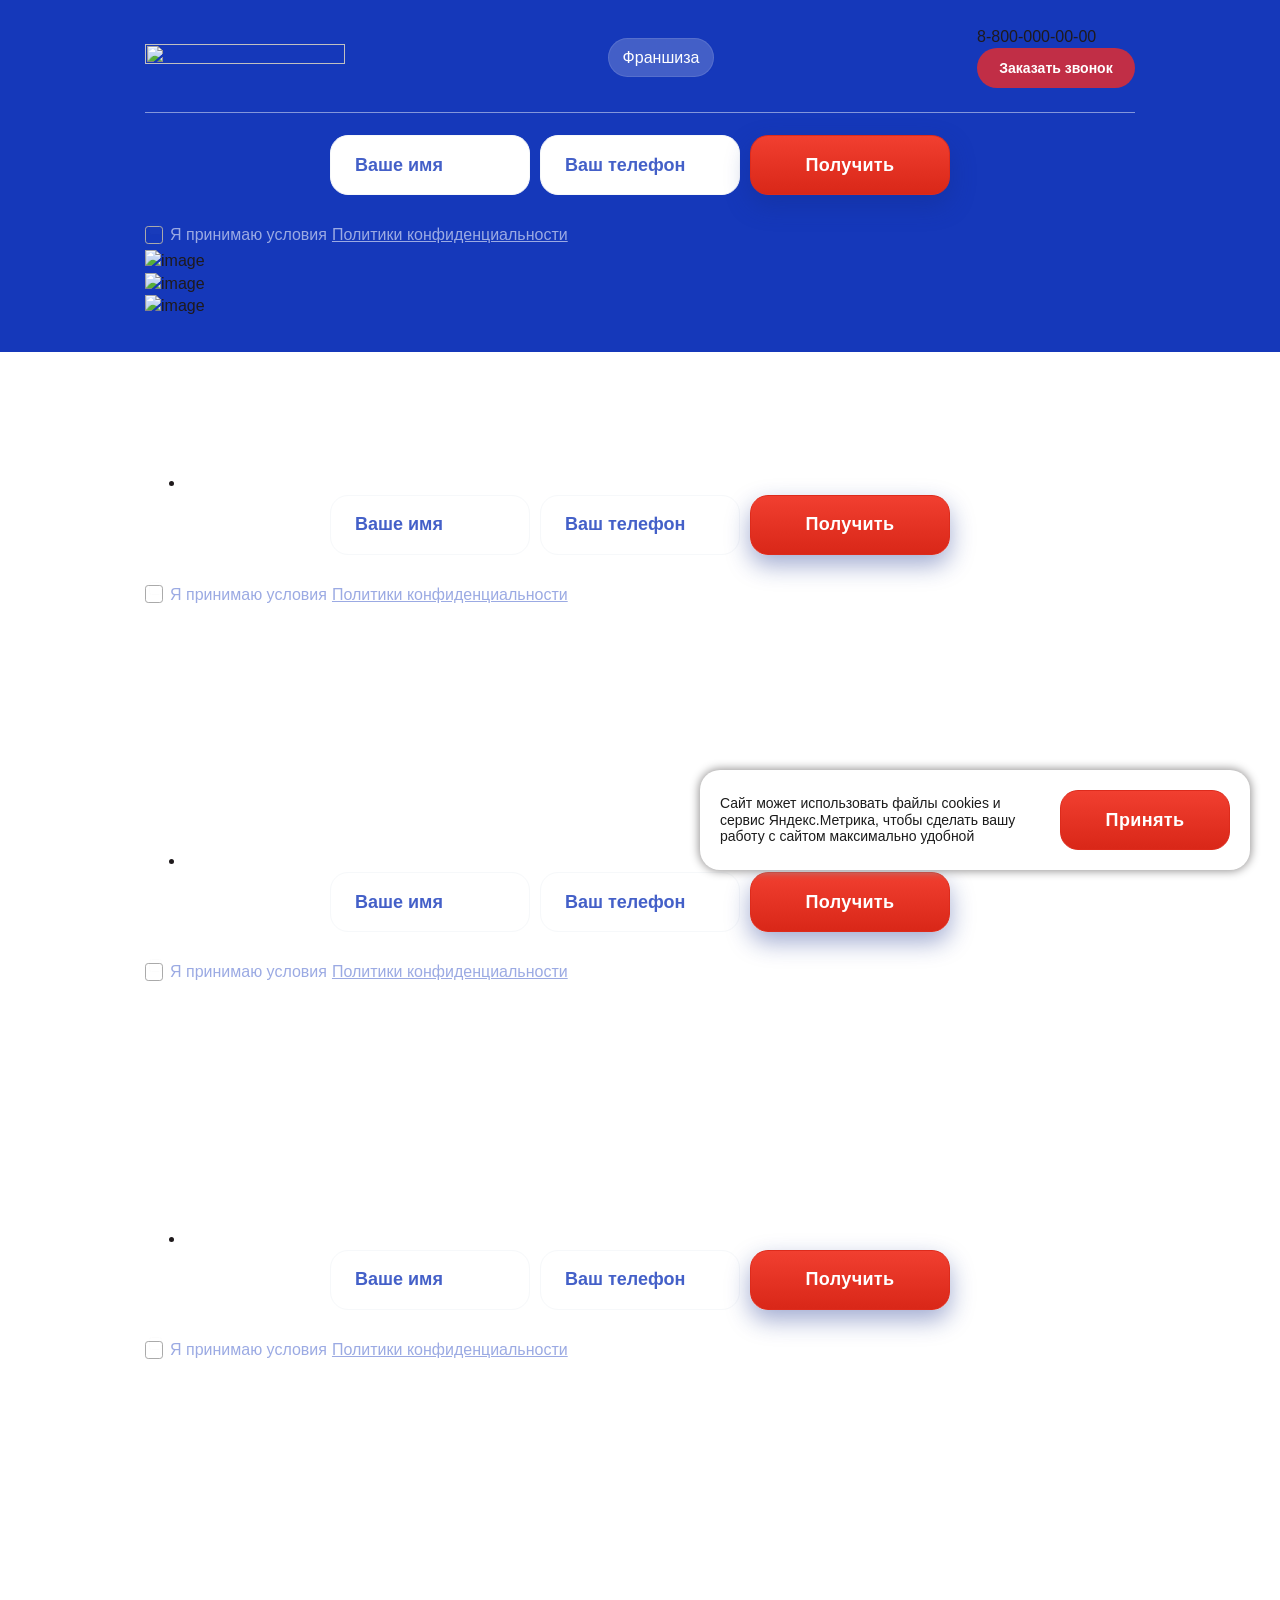
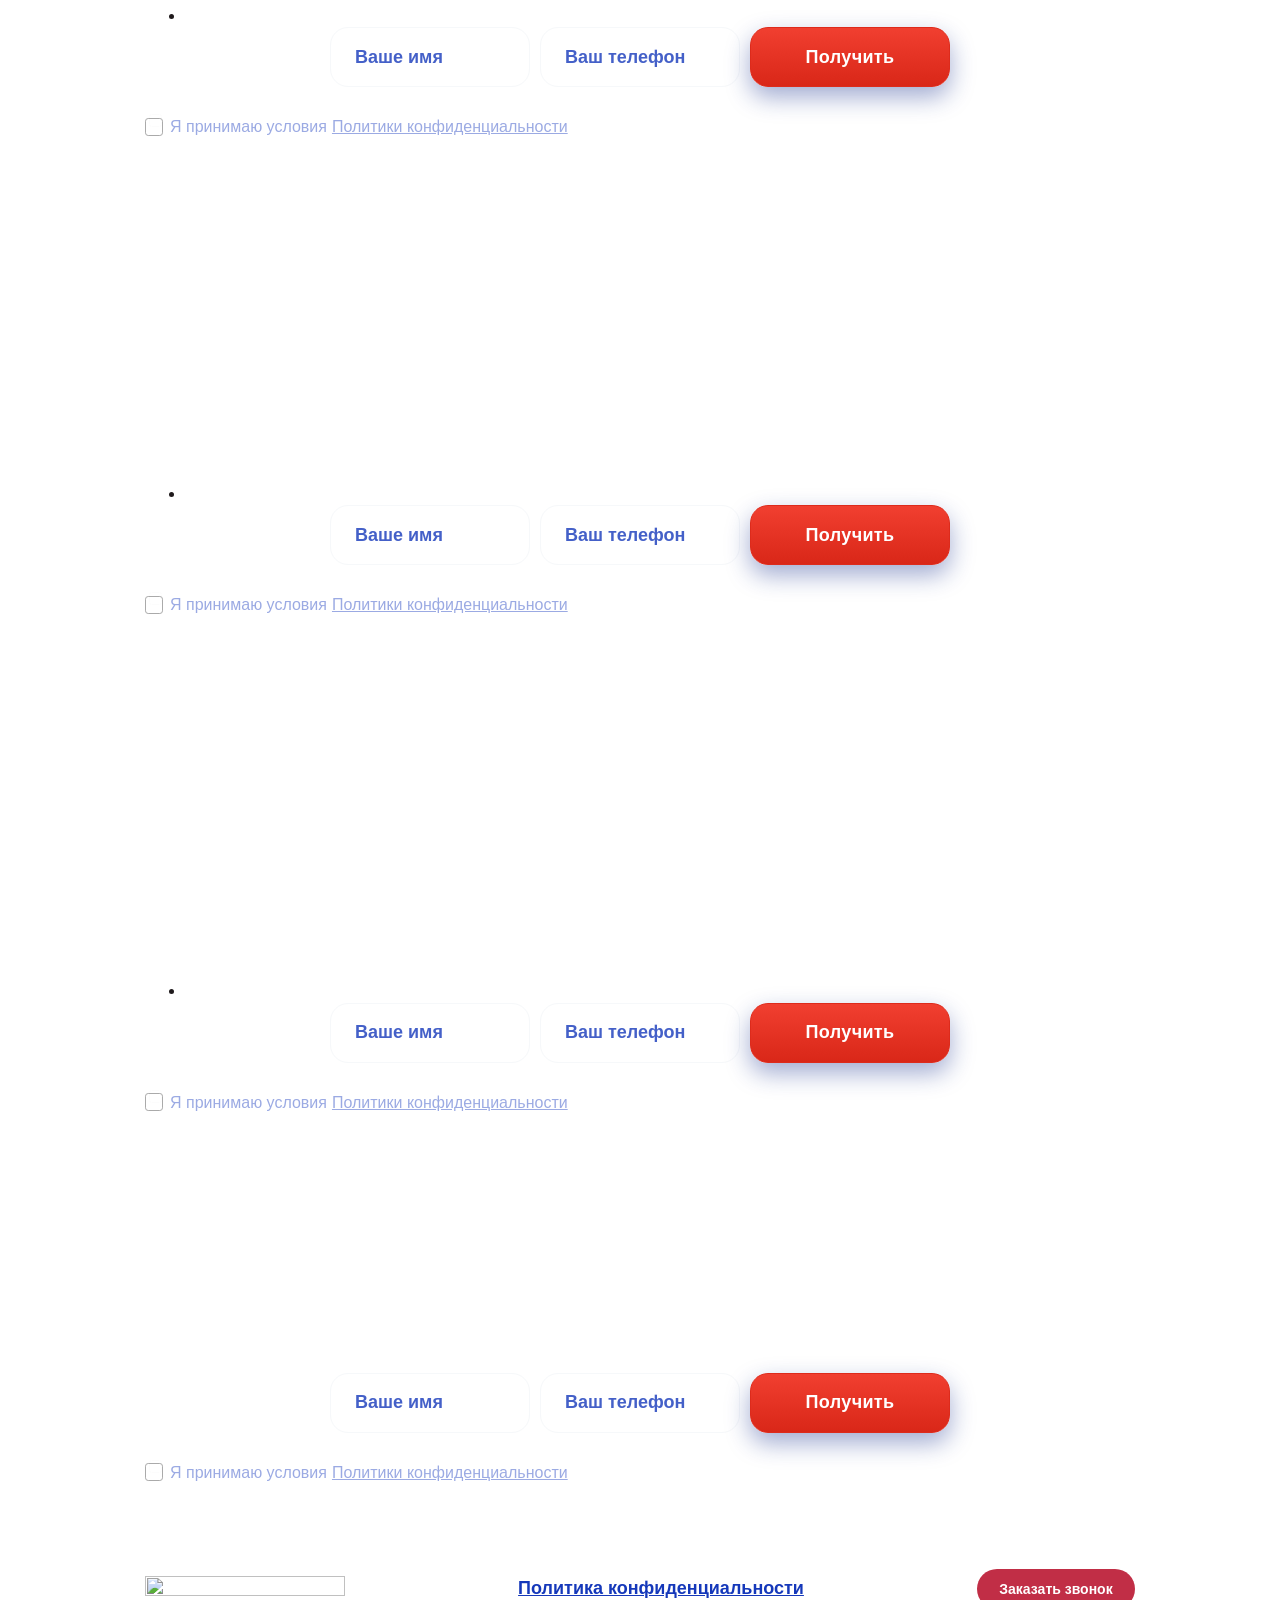
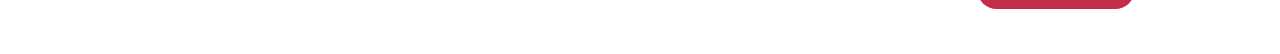
==== index.html @ 667caa14 "start project" ====
<!DOCTYPE html  >
<html lang="ru">
  <head> 
    <meta charset="utf-8"/><title>SMARTBOX - Франшиза магазина мобильных аксессуаров</title> 
    <meta http-equiv="X-UA-Compatible" content="IE=edge"/>
    <meta name="viewport" content="width=device-width, initial-scale=1, minimum-scale=1.0"/>
    <meta name="description" content=""/>
    <meta name="keywords" content=""/>
    <link rel="apple-touch-icon" href=""/>
    <link rel="icon" href="favicon.ico" type="image/x-icon"/>
    <link rel="stylesheet" href="css/libs.min.css"/>
    <link rel="stylesheet" href="css/style.css"/>
  </head>
  <body> 
    <header class="header widjet">     
      <div class="container">    
        <div class="header-inner">
          <div class="header-left"> 
            <div class="logo">   <img src="img/header/logo.svg" alt=""/></div>
            <div class="header-mob-info">Франшиза  </div>
          </div>
          <div class="header-info">Франшиза  </div>
          <div class="header-right"> <a class="header-pnone" href="tel:+79990000000">8-800-000-00-00</a><a class="header-call" href="#" data-fancybox="" data-src="#modal" title="Введите данные, мы перезвоним Вам в рабочее время" data-bttitle="Отправить">Заказать звонок  </a></div><a class="mob-header-call" href="#" data-fancybox="" data-src="#modal" title="Введите данные, мы перезвоним Вам в рабочее время" data-bttitle="Отправить">
             <svg  xmlns="http://www.w3.org/2000/svg" width="46" height="46" viewBox="0 0 46 46" fill="none">
<rect width="46" height="46" rx="8" fill="#C12E46"/>
<path d="M31.6417 28.6083C31.6417 28.9083 31.575 29.2167 31.4333 29.5167C31.2917 29.8167 31.1083 30.1 30.8667 30.3667C30.4583 30.8167 30.0083 31.1417 29.5 31.35C29 31.5583 28.4583 31.6667 27.875 31.6667C27.025 31.6667 26.1167 31.4667 25.1583 31.0583C24.2 30.65 23.2417 30.1 22.2917 29.4083C21.3333 28.7083 20.425 27.9333 19.5583 27.075C18.7 26.2083 17.925 25.3 17.2333 24.35C16.55 23.4 16 22.45 15.6 21.5083C15.2 20.5583 15 19.65 15 18.7833C15 18.2167 15.1 17.675 15.3 17.175C15.5 16.6667 15.8167 16.2 16.2583 15.7833C16.7917 15.2583 17.375 15 17.9917 15C18.225 15 18.4583 15.05 18.6667 15.15C18.8833 15.25 19.075 15.4 19.225 15.6167L21.1583 18.3417C21.3083 18.55 21.4167 18.7417 21.4917 18.925C21.5667 19.1 21.6083 19.275 21.6083 19.4333C21.6083 19.6333 21.55 19.8333 21.4333 20.025C21.325 20.2167 21.1667 20.4167 20.9667 20.6167L20.3333 21.275C20.2417 21.3667 20.2 21.475 20.2 21.6083C20.2 21.675 20.2083 21.7333 20.225 21.8C20.25 21.8667 20.275 21.9167 20.2917 21.9667C20.4417 22.2417 20.7 22.6 21.0667 23.0333C21.4417 23.4667 21.8417 23.9083 22.275 24.35C22.725 24.7917 23.1583 25.2 23.6 25.575C24.0333 25.9417 24.3917 26.1917 24.675 26.3417C24.7167 26.3583 24.7667 26.3833 24.825 26.4083C24.8917 26.4333 24.9583 26.4417 25.0333 26.4417C25.175 26.4417 25.2833 26.3917 25.375 26.3L26.0083 25.675C26.2167 25.4667 26.4167 25.3083 26.6083 25.2083C26.8 25.0917 26.9917 25.0333 27.2 25.0333C27.3583 25.0333 27.525 25.0667 27.7083 25.1417C27.8917 25.2167 28.0833 25.325 28.2917 25.4667L31.05 27.425C31.2667 27.575 31.4167 27.75 31.5083 27.9583C31.5917 28.1667 31.6417 28.375 31.6417 28.6083Z" fill="white"/>
</svg> </a>
        </div>
      </div>
      <div class="descp">Франшиза  </div>
    </header>
    <div class="overflow-wrap"> 
      <div class="overflow-inner"> 
        <section class="offer"> 
          <div class="section-overflow">  
            <div class="container">
              <div class="section-inner"> 
                <h1 class="offer-title section-title _anim-items _no-anim">  </h1>
                <div class="offer-info _anim-items _no-anim">  </div>
                <div class="offer-subtitle _anim-items _no-anim">  </div>
                <div class="form-inner _anim-items _no-anim"> 
                  <form class="form-section-inner sectionForm" action="#">
                    <div class="form-section-wrap"> 
                      <div class="form-section-row"> 
                        <input type="text" autocomplete="off" name="name" placeholder="Ваше имя"/>
                      </div>
                      <div class="form-section-row tell"> 
                        <input class="phone" type="tel" data-inputmask="'mask': '+7 (999) 999 9999'" autocomplete="off" name="phone" placeholder="Ваш телефон"/>
                      </div>
                      <input type="text" name="section-name-text" value="Получите подробную  презентацию франшизы в 1 клик" hidden="hidden"/>
                      <input type="text" name="section-btn-text" value="Получить" hidden="hidden"/>
                      <input type="text" name="section-name" value="Открытая" hidden="hidden"/>
                      <input class="honeypot" type="text" name="honeyfield" style="display:none"/>
                      <button class="btn form-section-btn" type="submit">Получить</button>
                    </div>
                    <div class="form-info__bottom">Согласитесь с политикой конфиденциальности</div>
                    <div class="form-bottom"> 
                      <input type="checkbox" id="police1"/>
                      <label for="police1"> <span class="form-allert">Я принимаю условия </span></label><a class="politica" href="#" data-fancybox="" data-src="#modal-politika">Политики конфиденциальности</a>
                    </div>
                    <div class="preload__box">
                      <div class="flex align-item">
                        <div id="floatingCirclesG">
                          <div class="f_circleG" id="frotateG_01"></div>
                          <div class="f_circleG" id="frotateG_02"></div>
                          <div class="f_circleG" id="frotateG_03"></div>
                          <div class="f_circleG" id="frotateG_04"></div>
                          <div class="f_circleG" id="frotateG_05"></div>
                          <div class="f_circleG" id="frotateG_06"></div>
                          <div class="f_circleG" id="frotateG_07"></div>
                          <div class="f_circleG" id="frotateG_08"> </div>
                        </div>
                      </div>
                    </div>
                  </form>
                </div>
                <div class="offer-slider"> 
                  <div class="offer-slide"> 
                    <div class="offer-slide__img">  <img src="img/offer/1.jpg" alt="image" loading="lazy"/></div>
                  </div>
                  <div class="offer-slide"> 
                    <div class="offer-slide__img">  <img src="img/offer/1.jpg" alt="image" loading="lazy"/></div>
                  </div>
                  <div class="offer-slide"> 
                    <div class="offer-slide__img">  <img src="img/offer/1.jpg" alt="image" loading="lazy"/></div>
                  </div>
                </div>
              </div>
            </div>
          </div>
        </section>
        <section class="second"> 
          <div class="section-overflow">  
            <div class="container">
              <div class="section-inner"> 
                <h2 class="section-title"> </h2>
                <ul class="second-list"> 
                  <li class="second-item _anim-items _no-anim"> 
                    <h3 class="second-item__title"> </h3>
                    <div class="second-item__text"> </div>
                  </li>
                </ul>
                <div class="form-inner">
                  <form class="form-section-inner sectionForm" action="#">
                    <div class="form-section-wrap"> 
                      <div class="form-section-row"> 
                        <input type="text" autocomplete="off" name="name" placeholder="Ваше имя"/>
                      </div>
                      <div class="form-section-row tell"> 
                        <input class="phone" type="tel" data-inputmask="'mask': '+7 (999) 999 9999'" autocomplete="off" name="phone" placeholder="Ваш телефон"/>
                      </div>
                      <input type="text" name="section-name-text" value="Получите подробную  презентацию франшизы в 1 клик" hidden="hidden"/>
                      <input type="text" name="section-btn-text" value="Получить" hidden="hidden"/>
                      <input type="text" name="section-name" value="Открытая" hidden="hidden"/>
                      <input id="antispam" name="names" type="hidden" value=""/>
                      <input class="honeypot" type="text" name="honeyfield" style="display:none"/>
                      <button class="btn form-section-btn" type="submit">Получить</button>
                    </div>
                    <div class="form-info__bottom">Согласитесь с политикой конфиденциальности</div>
                    <div class="form-bottom"> 
                      <input type="checkbox" id="police2"/>
                      <label for="police2"> <span class="form-allert">Я принимаю условия </span></label><a class="politica" href="#" data-fancybox="" data-src="#modal-politika">Политики конфиденциальности</a>
                    </div>
                    <div class="preload__box">
                      <div class="flex align-item">
                        <div id="floatingCirclesG">
                          <div class="f_circleG" id="frotateG_01"></div>
                          <div class="f_circleG" id="frotateG_02"></div>
                          <div class="f_circleG" id="frotateG_03"></div>
                          <div class="f_circleG" id="frotateG_04"></div>
                          <div class="f_circleG" id="frotateG_05"></div>
                          <div class="f_circleG" id="frotateG_06"></div>
                          <div class="f_circleG" id="frotateG_07"></div>
                          <div class="f_circleG" id="frotateG_08"></div>
                        </div>
                      </div>
                    </div>
                  </form>
                </div>
              </div>
            </div>
          </div>
        </section>
        <section class="third"> 
          <div class="section-overflow">  
            <div class="container">
              <div class="section-inner"> 
                <h2 class="section-title"> </h2>
                <ul class="third-list"> 
                  <li class="third-item _anim-items _no-anim"> 
                    <h3 class="third-item__title"> </h3>
                    <div class="third-item__text"> </div>
                  </li>
                </ul>
                <div class="form-inner">
                  <form class="form-section-inner sectionForm" action="#">
                    <div class="form-section-wrap"> 
                      <div class="form-section-row"> 
                        <input type="text" autocomplete="off" name="name" placeholder="Ваше имя"/>
                      </div>
                      <div class="form-section-row tell"> 
                        <input class="phone" type="tel" data-inputmask="'mask': '+7 (999) 999 9999'" autocomplete="off" name="phone" placeholder="Ваш телефон"/>
                      </div>
                      <input type="text" name="section-name-text" value="Получите подробную  презентацию франшизы в 1 клик" hidden="hidden"/>
                      <input type="text" name="section-btn-text" value="Получить" hidden="hidden"/>
                      <input type="text" name="section-name" value="Открытая" hidden="hidden"/>
                      <input id="antispam" name="names" type="hidden" value=""/>
                      <input class="honeypot" type="text" name="honeyfield" style="display:none"/>
                      <button class="btn form-section-btn" type="submit">Получить</button>
                    </div>
                    <div class="form-info__bottom">Согласитесь с политикой конфиденциальности</div>
                    <div class="form-bottom"> 
                      <input type="checkbox" id="police3"/>
                      <label for="police3"> <span class="form-allert">Я принимаю условия </span></label><a class="politica" href="#" data-fancybox="" data-src="#modal-politika">Политики конфиденциальности</a>
                    </div>
                    <div class="preload__box">
                      <div class="flex align-item">
                        <div id="floatingCirclesG">
                          <div class="f_circleG" id="frotateG_01"></div>
                          <div class="f_circleG" id="frotateG_02"></div>
                          <div class="f_circleG" id="frotateG_03"></div>
                          <div class="f_circleG" id="frotateG_04"></div>
                          <div class="f_circleG" id="frotateG_05"></div>
                          <div class="f_circleG" id="frotateG_06"></div>
                          <div class="f_circleG" id="frotateG_07"></div>
                          <div class="f_circleG" id="frotateG_08"></div>
                        </div>
                      </div>
                    </div>
                  </form>
                </div>
              </div>
            </div>
          </div>
        </section>
        <section class="four"> 
          <div class="section-overflow">  
            <div class="container">
              <div class="section-inner"> 
                <h2 class="section-title"> </h2>
                <ul class="four-list">
                  <li class="four-item _anim-items _no-anim">
                    <h3 class="four-item__title"> </h3>
                    <div class="four-item__text"> </div>
                  </li>
                </ul>
                <div class="form-inner">
                  <form class="form-section-inner sectionForm" action="#">
                    <div class="form-section-wrap"> 
                      <div class="form-section-row"> 
                        <input type="text" autocomplete="off" name="name" placeholder="Ваше имя"/>
                      </div>
                      <div class="form-section-row tell"> 
                        <input class="phone" type="tel" data-inputmask="'mask': '+7 (999) 999 9999'" autocomplete="off" name="phone" placeholder="Ваш телефон"/>
                      </div>
                      <input type="text" name="section-name-text" value="Получите подробную  презентацию франшизы в 1 клик" hidden="hidden"/>
                      <input type="text" name="section-btn-text" value="Получить" hidden="hidden"/>
                      <input type="text" name="section-name" value="Открытая" hidden="hidden"/>
                      <input id="antispam" name="names" type="hidden" value=""/>
                      <input class="honeypot" type="text" name="honeyfield" style="display:none"/>
                      <button class="btn form-section-btn" type="submit">Получить</button>
                    </div>
                    <div class="form-info__bottom">Согласитесь с политикой конфиденциальности</div>
                    <div class="form-bottom"> 
                      <input type="checkbox" id="police4"/>
                      <label for="police4"> <span class="form-allert">Я принимаю условия </span></label><a class="politica" href="#" data-fancybox="" data-src="#modal-politika">Политики конфиденциальности</a>
                    </div>
                    <div class="preload__box">
                      <div class="flex align-item">
                        <div id="floatingCirclesG">
                          <div class="f_circleG" id="frotateG_01"></div>
                          <div class="f_circleG" id="frotateG_02"></div>
                          <div class="f_circleG" id="frotateG_03"></div>
                          <div class="f_circleG" id="frotateG_04"></div>
                          <div class="f_circleG" id="frotateG_05"></div>
                          <div class="f_circleG" id="frotateG_06"></div>
                          <div class="f_circleG" id="frotateG_07"></div>
                          <div class="f_circleG" id="frotateG_08"></div>
                        </div>
                      </div>
                    </div>
                  </form>
                </div>
              </div>
            </div>
          </div>
        </section>
        <section class="five"> 
          <div class="section-overflow">  
            <div class="container">
              <div class="section-inner"> 
                <h2 class="section-title"> </h2>
                <ul class="five-list">
                  <li class="five-item _anim-items _no-anim">
                    <h3 class="five-item__title"> </h3>
                    <div class="five-item__text"> </div>
                  </li>
                </ul>
                <div class="form-inner">
                  <form class="form-section-inner sectionForm" action="#">
                    <div class="form-section-wrap"> 
                      <div class="form-section-row"> 
                        <input type="text" autocomplete="off" name="name" placeholder="Ваше имя"/>
                      </div>
                      <div class="form-section-row tell"> 
                        <input class="phone" type="tel" data-inputmask="'mask': '+7 (999) 999 9999'" autocomplete="off" name="phone" placeholder="Ваш телефон"/>
                      </div>
                      <input type="text" name="section-name-text" value="Получите подробную  презентацию франшизы в 1 клик" hidden="hidden"/>
                      <input type="text" name="section-btn-text" value="Получить" hidden="hidden"/>
                      <input type="text" name="section-name" value="Открытая" hidden="hidden"/>
                      <input id="antispam" name="names" type="hidden" value=""/>
                      <input class="honeypot" type="text" name="honeyfield" style="display:none"/>
                      <button class="btn form-section-btn" type="submit">Получить</button>
                    </div>
                    <div class="form-info__bottom">Согласитесь с политикой конфиденциальности</div>
                    <div class="form-bottom"> 
                      <input type="checkbox" id="police5"/>
                      <label for="police5"> <span class="form-allert">Я принимаю условия </span></label><a class="politica" href="#" data-fancybox="" data-src="#modal-politika">Политики конфиденциальности</a>
                    </div>
                    <div class="preload__box">
                      <div class="flex align-item">
                        <div id="floatingCirclesG">
                          <div class="f_circleG" id="frotateG_01"></div>
                          <div class="f_circleG" id="frotateG_02"></div>
                          <div class="f_circleG" id="frotateG_03"></div>
                          <div class="f_circleG" id="frotateG_04"></div>
                          <div class="f_circleG" id="frotateG_05"></div>
                          <div class="f_circleG" id="frotateG_06"></div>
                          <div class="f_circleG" id="frotateG_07"></div>
                          <div class="f_circleG" id="frotateG_08"></div>
                        </div>
                      </div>
                    </div>
                  </form>
                </div>
              </div>
            </div>
          </div>
        </section>
        <section class="six"> 
          <div class="section-overflow">  
            <div class="container">
              <div class="section-inner"> 
                <h2 class="section-title"> </h2>
                <ul class="six-list">
                  <li class="six-item _anim-items _no-anim">
                    <h3 class="six-item__title"> </h3>
                    <div class="six-item__text"> </div>
                  </li>
                </ul>
                <div class="form-inner">
                  <form class="form-section-inner sectionForm" action="#">
                    <div class="form-section-wrap"> 
                      <div class="form-section-row"> 
                        <input type="text" autocomplete="off" name="name" placeholder="Ваше имя"/>
                      </div>
                      <div class="form-section-row tell"> 
                        <input class="phone" type="tel" data-inputmask="'mask': '+7 (999) 999 9999'" autocomplete="off" name="phone" placeholder="Ваш телефон"/>
                      </div>
                      <input type="text" name="section-name-text" value="Получите подробную  презентацию франшизы в 1 клик" hidden="hidden"/>
                      <input type="text" name="section-btn-text" value="Получить" hidden="hidden"/>
                      <input type="text" name="section-name" value="Открытая" hidden="hidden"/>
                      <input id="antispam" name="names" type="hidden" value=""/>
                      <input class="honeypot" type="text" name="honeyfield" style="display:none"/>
                      <button class="btn form-section-btn" type="submit">Получить</button>
                    </div>
                    <div class="form-info__bottom">Согласитесь с политикой конфиденциальности</div>
                    <div class="form-bottom"> 
                      <input type="checkbox" id="police6"/>
                      <label for="police6"> <span class="form-allert">Я принимаю условия </span></label><a class="politica" href="#" data-fancybox="" data-src="#modal-politika">Политики конфиденциальности</a>
                    </div>
                    <div class="preload__box">
                      <div class="flex align-item">
                        <div id="floatingCirclesG">
                          <div class="f_circleG" id="frotateG_01"></div>
                          <div class="f_circleG" id="frotateG_02"></div>
                          <div class="f_circleG" id="frotateG_03"></div>
                          <div class="f_circleG" id="frotateG_04"></div>
                          <div class="f_circleG" id="frotateG_05"></div>
                          <div class="f_circleG" id="frotateG_06"></div>
                          <div class="f_circleG" id="frotateG_07"></div>
                          <div class="f_circleG" id="frotateG_08"></div>
                        </div>
                      </div>
                    </div>
                  </form>
                </div>
              </div>
            </div>
          </div>
        </section>
        <section class="seven"> 
          <div class="section-overflow">  
            <div class="container">
              <div class="section-inner"> 
                <h2 class="section-title"> </h2>
                <ul class="seven-list">
                  <li class="seven-item _anim-items _no-anim">
                    <h3 class="seven-item__title"> </h3>
                    <div class="seven-item__text"> </div>
                  </li>
                </ul>
                <div class="form-inner">
                  <form class="form-section-inner sectionForm" action="#">
                    <div class="form-section-wrap"> 
                      <div class="form-section-row"> 
                        <input type="text" autocomplete="off" name="name" placeholder="Ваше имя"/>
                      </div>
                      <div class="form-section-row tell"> 
                        <input class="phone" type="tel" data-inputmask="'mask': '+7 (999) 999 9999'" autocomplete="off" name="phone" placeholder="Ваш телефон"/>
                      </div>
                      <input type="text" name="section-name-text" value="Получите подробную  презентацию франшизы в 1 клик" hidden="hidden"/>
                      <input type="text" name="section-btn-text" value="Получить" hidden="hidden"/>
                      <input type="text" name="section-name" value="Открытая" hidden="hidden"/>
                      <input id="antispam" name="names" type="hidden" value=""/>
                      <input class="honeypot" type="text" name="honeyfield" style="display:none"/>
                      <button class="btn form-section-btn" type="submit">Получить</button>
                    </div>
                    <div class="form-info__bottom">Согласитесь с политикой конфиденциальности</div>
                    <div class="form-bottom"> 
                      <input type="checkbox" id="police7"/>
                      <label for="police7"> <span class="form-allert">Я принимаю условия </span></label><a class="politica" href="#" data-fancybox="" data-src="#modal-politika">Политики конфиденциальности</a>
                    </div>
                    <div class="preload__box">
                      <div class="flex align-item">
                        <div id="floatingCirclesG">
                          <div class="f_circleG" id="frotateG_01"></div>
                          <div class="f_circleG" id="frotateG_02"></div>
                          <div class="f_circleG" id="frotateG_03"></div>
                          <div class="f_circleG" id="frotateG_04"></div>
                          <div class="f_circleG" id="frotateG_05"></div>
                          <div class="f_circleG" id="frotateG_06"></div>
                          <div class="f_circleG" id="frotateG_07"></div>
                          <div class="f_circleG" id="frotateG_08"></div>
                        </div>
                      </div>
                    </div>
                  </form>
                </div>
              </div>
            </div>
          </div>
        </section>
        <section class="last"> 
          <div class="section-overflow">  
            <div class="container">
              <div class="section-inner"> 
                <h2 class="section-title"> </h2>
                <div class="form-inner">
                  <form class="form-section-inner sectionForm" action="#">
                    <div class="form-section-wrap"> 
                      <div class="form-section-row"> 
                        <input type="text" autocomplete="off" name="name" placeholder="Ваше имя"/>
                      </div>
                      <div class="form-section-row tell"> 
                        <input class="phone" type="tel" data-inputmask="'mask': '+7 (999) 999 9999'" autocomplete="off" name="phone" placeholder="Ваш телефон"/>
                      </div>
                      <input type="text" name="section-name-text" value="Получите подробную  презентацию франшизы в 1 клик" hidden="hidden"/>
                      <input type="text" name="section-btn-text" value="Получить" hidden="hidden"/>
                      <input type="text" name="section-name" value="Открытая" hidden="hidden"/>
                      <input id="antispam" name="names" type="hidden" value=""/>
                      <input class="honeypot" type="text" name="honeyfield" style="display:none"/>
                      <button class="btn form-section-btn" type="submit">Получить</button>
                    </div>
                    <div class="form-info__bottom">Согласитесь с политикой конфиденциальности</div>
                    <div class="form-bottom"> 
                      <input type="checkbox" id="police10"/>
                      <label for="police10"> <span class="form-allert">Я принимаю условия </span></label><a class="politica" href="#" data-fancybox="" data-src="#modal-politika">Политики конфиденциальности</a>
                    </div>
                    <div class="preload__box">
                      <div class="flex align-item">
                        <div id="floatingCirclesG">
                          <div class="f_circleG" id="frotateG_01"></div>
                          <div class="f_circleG" id="frotateG_02"></div>
                          <div class="f_circleG" id="frotateG_03"></div>
                          <div class="f_circleG" id="frotateG_04"></div>
                          <div class="f_circleG" id="frotateG_05"></div>
                          <div class="f_circleG" id="frotateG_06"></div>
                          <div class="f_circleG" id="frotateG_07"></div>
                          <div class="f_circleG" id="frotateG_08"> </div>
                        </div>
                      </div>
                    </div>
                  </form>
                </div>
              </div>
            </div>
          </div>
        </section>
        <footer class="footer widjet">            
          <div class="container">      
            <div class="header-inner">
              <div class="logo">  <img src="img/header/logo.svg" alt=""/></div><a class="politica" href="#" data-fancybox="" data-src="#modal-politika">Политика конфиденциальности</a><a class="header-call" href="#" data-fancybox="" data-src="#modal1">Заказать звонок </a>
            </div>
          </div>
        </footer><button id="scrollTopBtn" title="Наверх"><svg viewBox="0 0 24 24" width="24" height="24" fill="none" xmlns="http://www.w3.org/2000/svg"> <path d="M12 4L12 20M12 4L6 10M12 4L18 10" stroke="white" stroke-width="2.5" stroke-linecap="round" stroke-linejoin="round"/> </svg></button>
<div class="scrolled-wrap">
<a data-fancybox data-src="#modal" href="#" data-bttitle="Получить" title="Получите презентацию франшизы с подробным бизнес-планом" class="buttonScolled btn">Получите презентацию + БП</a>
</div>
        <div id="modalcoocke"> 
          <div class="modal-content d-flex">  
            <div class="modal-top__title tac"> Сайт может использовать файлы cookies и сервис Яндекс.Метрика, чтобы сделать вашу работу с сайтом максимально удобной</div>
            <div class="btn coocke-btn">Принять</div>
          </div>
        </div>
      </div>
    </div>
    <!--.modal -->
    <div class="modal-content-inner" id="modal"> 
      <div class="modal-content d-flex"> 
        <div class="modal-content-info"> 
          <h3 class="modal-top__title tac" id="modalTitle">  </h3>
          <form class="sectionForm"> 
            <div class="form-section-row"> 
              <input class="tandem-form__inp inp" type="text" name="name" autocomplete="off" placeholder="Ваше имя" requared="requared"/>
            </div>
            <div class="form-section-row">
              <input class="phone" type="tel" data-inputmask="'mask': '+7 (999) 999 9999'" autocomplete="off" name="phone" placeholder="Ваш телефон"/>
            </div>
            <input id="modalTitle2" type="text" name="section-name-text" value="Обратный звонок" hidden="hidden"/>
            <input id="modalsubmit2" type="text" name="section-btn-text" value="Отправить" hidden="hidden"/>
            <input type="text" name="section-name" value="закрытая" hidden="hidden"/>
            <input id="antispam" name="names" type="hidden" value=""/>
            <button class="callBack-form__btn btn" type="submit" id="modalsubmit">Отправить</button>
            <div class="form-info__bottom">Согласитесь с политикой конфиденциальности</div>
            <div class="form-bottom"> 
              <input type="checkbox" id="police11"/>
              <label for="police11"> <span class="form-allert">Я принимаю условия </span></label><a class="politica" href="#" data-fancybox="" data-src="#modal-politika">Политики конфиденциальности</a>
            </div>
            <div class="preload__box">
              <div class="flex align-item">
                <div id="floatingCirclesG">
                  <div class="f_circleG" id="frotateG_01"></div>
                  <div class="f_circleG" id="frotateG_02"></div>
                  <div class="f_circleG" id="frotateG_03"></div>
                  <div class="f_circleG" id="frotateG_04"></div>
                  <div class="f_circleG" id="frotateG_05"></div>
                  <div class="f_circleG" id="frotateG_06"></div>
                  <div class="f_circleG" id="frotateG_07"></div>
                  <div class="f_circleG" id="frotateG_08"> </div>
                </div>
              </div>
            </div>
          </form>
        </div>
      </div>
    </div>
    <div class="modal-content-inner" id="modal-callBack"> 
      <div class="modal-content d-flex"> 
        <div class="modal-content-info"> 
          <h3 class="modal-top__title tac"> Мы провели анализ локаций,<br> доступных в вашем городе,<br> и готовы поделиться<br> результатами с вами</h3>
          <p class="modal-top__text tac">Оставьте ваши контактные<br> данные и мы сообщим результаты проверки любым удобным способом<br><br></p>
          <form class="sectionForm">
            <div class="form-section-row">
              <input class="tandem-form__inp phone inp phone" type="text" name="phone" placeholder="Ваш телефон" requared="requared"/>
            </div>
            <div class="form-section-row"> 
              <input class="tandem-form__inp inp" type="text" name="name" autocomplete="off" placeholder="Ваше имя" requared="requared"/>
            </div>
            <input type="text" name="section-name-text" value="Мы провели анализ локаций" hidden="hidden"/>
            <input type="text" name="section-btn-text" value="Получить результат" hidden="hidden"/>
            <input type="text" name="section-name" value="закрытая" hidden="hidden"/>
            <input id="antispam" name="names" type="hidden" value=""/>
            <button class="callBack-form__btn btn" type="submit">Получить результат</button>
            <div class="form-bottom">Я принимаю условия <a class="politica" href="#" data-fancybox="" data-src="#modal-politika">Политики конфиденциальности</a></div>
            <div class="preload__box">
              <div class="flex align-item">
                <div id="floatingCirclesG">
                  <div class="f_circleG" id="frotateG_01"></div>
                  <div class="f_circleG" id="frotateG_02"></div>
                  <div class="f_circleG" id="frotateG_03"></div>
                  <div class="f_circleG" id="frotateG_04"></div>
                  <div class="f_circleG" id="frotateG_05"></div>
                  <div class="f_circleG" id="frotateG_06"></div>
                  <div class="f_circleG" id="frotateG_07"></div>
                  <div class="f_circleG" id="frotateG_08">  </div>
                </div>
              </div>
            </div>
          </form>
        </div>
      </div>
    </div>
    <div class="modal-content-inner modal-politika" id="modal-politika">
      <div class="modal-content"> 
        <h3 class="modal-top__title">Политика конфиденциальности</h3>
        <div class="modal-politika-text fat">1. Общие положения</div>
        <div class="modal-politika-text fat">Настоящая политика обработки персональных данных составлена в соответствии с требованиями Федерального закона от 27.07.2006. №152-ФЗ «О персональных данных» и определяет порядок обработки персональных данных и меры по обеспечению безопасности персональных данных.</div>
        <div class="modal-politika-text">1. Оператор ставит своей важнейшей целью и условием осуществления своей деятельности соблюдение прав и свобод человека и гражданина при обработке его персональных данных, в том числе защиты прав на неприкосновенность частной жизни, личную и семейную тайну.</div>
        <div class="modal-politika-text">2. Настоящая политика Оператора в отношении обработки персональных данных (далее – Политика) применяется ко всей информации, которую Оператор может получить о посетителях веб-сайта компании «Здоровые Ногти».</div>
        <div class="modal-politika-text fat">2. Основные понятия, используемые в Политике</div>
        <div class="modal-politika-text">1. Автоматизированная обработка персональных данных – обработка персональных данных с помощью средств вычислительной техники;</div>
        <div class="modal-politika-text">2. Блокирование персональных данных – временное прекращение обработки персональных данных (за исключением случаев, если обработка необходима для уточнения персональных данных);</div>
        <div class="modal-politika-text">3. Веб-сайт – совокупность графических и информационных материалов, а также программ для ЭВМ и баз данных, обеспечивающих их доступность в сети интернет по сетевому адресу</div>
        <div class="modal-politika-text">4. Информационная система персональных данных — совокупность содержащихся в базах данных персональных данных, и обеспечивающих их обработку информационных технологий и технических средств;</div>
        <div class="modal-politika-text">5. Обезличивание персональных данных — действия, в результате которых невозможно определить без использования дополнительной информации принадлежность персональных данных конкретному Пользователю или иному субъекту персональных данных;</div>
        <div class="modal-politika-text">6. Обработка персональных данных – любое действие (операция) или совокупность действий (операций), совершаемых с использованием средств автоматизации или без использования таких средств с персональными данными, включая сбор, запись, систематизацию, накопление, хранение, уточнение (обновление, изменение), извлечение, использование, передачу (распространение, предоставление, доступ), обезличивание, блокирование, удаление, уничтожение персональных данных;</div>
        <div class="modal-politika-text">7. Оператор – государственный орган, муниципальный орган, юридическое или физическое лицо, самостоятельно или совместно с другими лицами организующие и (или) осуществляющие обработку персональных данных, а также определяющие цели обработки персональных данных, состав персональных данных, подлежащих обработке, действия (операции), совершаемые с персональными данными;</div>
        <div class="modal-politika-text">8. Персональные данные – любая информация, относящаяся прямо или косвенно к определенному или определяемому Пользователю веб-сайта;</div>
        <div class="modal-politika-text">9. Пользователь – любой посетитель веб-сайта;</div>
        <div class="modal-politika-text">10. Предоставление персональных данных – действия, направленные на раскрытие персональных данных определенному лицу или определенному кругу лиц;</div>
        <div class="modal-politika-text">11. Распространение персональных данных – любые действия, направленные на раскрытие персональных данных неопределенному кругу лиц (передача персональных данных) или на ознакомление с персональными данными неограниченного круга лиц, в том числе обнародование персональных данных в средствах массовой информации, размещение в информационно-телекоммуникационных сетях или предоставление доступа к персональным данным каким-либо иным способом;</div>
        <div class="modal-politika-text">12. Трансграничная передача персональных данных – передача персональных данных на территорию иностранного государства органу власти иностранного государства, иностранному физическому или иностранному юридическому лицу;</div>
        <div class="modal-politika-text">13. Уничтожение персональных данных – любые действия, в результате которых персональные данные уничтожаются безвозвратно с невозможностью дальнейшего восстановления содержания персональных данных в информационной системе персональных данных и (или) результате которых уничтожаются материальные носители персональных данных.</div>
        <div class="modal-politika-text fat">3. Оператор может обрабатывать следующие персональные данные Пользователя</div>
        <div class="modal-politika-text">1. Фамилия, имя, отчество;</div>
        <div class="modal-politika-text">2. Номер телефона;</div>
        <div class="modal-politika-text">3. Адрес электронной почты;</div>
        <div class="modal-politika-text">4. Также на сайте происходит сбор и обработка обезличенных данных о посетителях (в т.ч. файлов «cookie») с помощью сервисов интернет-статистики (Яндекс Метрика и Гугл Аналитика и других).</div>
        <div class="modal-politika-text">5. Вышеперечисленные данные далее по тексту Политики объединены общим понятием Персональные данные.</div>
        <div class="modal-politika-text fat">4. Цели обработки персональных данных</div>
        <div class="modal-politika-text">1. Цель обработки персональных данных Пользователя — заключение, исполнение и прекращение гражданско-правовых договоров; предоставление доступа Пользователю к сервисам, информации и/или материалам, содержащимся на веб-сайте; уточнение деталей обращения.</div>
        <div class="modal-politika-text">2. Также Оператор имеет право направлять Пользователю уведомления о новых продуктах и услугах, специальных предложениях и различных событиях.	</div>
        <div class="modal-politika-text">3. Обезличенные данные Пользователей, собираемые с помощью сервисов интернет-статистики, служат для сбора информации о действиях Пользователей на сайте, улучшения качества сайта и его содержания.</div>
        <div class="modal-politika-text fat">5. Правовые основания обработки персональных данных</div>
        <div class="modal-politika-text">1. Оператор обрабатывает персональные данные Пользователя только в случае их заполнения и/или отправки Пользователем самостоятельно через специальные формы, расположенные на сайте. Заполняя соответствующие формы и/или отправляя свои персональные данные Оператору, Пользователь выражает свое согласие с данной Политикой.</div>
        <div class="modal-politika-text">2. Оператор обрабатывает обезличенные данные о Пользователе в случае, если это разрешено в настройках браузера Пользователя (включено сохранение файлов «cookie» и использование технологии JavaScript).</div>
        <div class="modal-politika-text fat">6. Порядок сбора, хранения, передачи и других видов обработки персональных данных</div>
        <div class="modal-politika-text fat">Безопасность персональных данных, которые обрабатываются Оператором, обеспечивается путем реализации правовых, организационных и технических мер, необходимых для выполнения в полном объеме требований действующего законодательства в области защиты персональных данных.</div>
        <div class="modal-politika-text">1. Оператор обеспечивает сохранность персональных данных и принимает все возможные меры, исключающие доступ к персональным данным неуполномоченных лиц.</div>
        <div class="modal-politika-text">2. Персональные данные Пользователя никогда, ни при каких условиях не будут переданы третьим лицам, за исключением случаев, связанных с исполнением действующего законодательства.</div>
        <div class="modal-politika-text">3. Срок обработки персональных данных является неограниченным. Пользователь может в любой момент отозвать свое согласие на обработку персональных данных, направив Оператору уведомление посредством электронной почты на электронный адрес Оператора с пометкой «Отзыв согласия на обработку персональных данных».</div>
        <div class="modal-politika-text fat">7. Заключительные положения</div>
        <div class="modal-politika-text">1. Пользователь может получить любые разъяснения по интересующим вопросам, касающимся обработки его персональных данных, обратившись к Оператору по телефону, указанному на сайте.</div>
        <div class="modal-politika-text">2. В данном документе будут отражены любые изменения политики обработки персональных данных Оператором. Политика действует бессрочно до замены ее новой версией.</div>
        <div class="modal-politika-text">3. Актуальная версия Политики в свободном доступе расположена в сети Интернет на сайте. </div>
      </div>
    </div>
    <script src="https://cdnjs.cloudflare.com/ajax/libs/jquery/3.6.0/jquery.min.js">  </script>
    <script src="js/libs.min.js"> </script>
    <script src="js/formprocessor.js">  </script>
    <script type="text/javascript" src="js/main.js"> </script>
  </body>
</html>
---- css/libs.min.css ----
body.compensate-for-scrollbar{overflow:hidden}.fancybox-active{height:auto}.fancybox-is-hidden{left:-9999px;margin:0;position:absolute!important;top:-9999px;visibility:hidden}.fancybox-container{-webkit-backface-visibility:hidden;height:100%;left:0;outline:none;position:fixed;-webkit-tap-highlight-color:transparent;top:0;-ms-touch-action:manipulation;touch-action:manipulation;transform:translateZ(0);width:100%;z-index:99992}.fancybox-container *{box-sizing:border-box}.fancybox-bg,.fancybox-inner,.fancybox-outer,.fancybox-stage{bottom:0;left:0;position:absolute;right:0;top:0}.fancybox-outer{-webkit-overflow-scrolling:touch;overflow-y:auto}.fancybox-bg{background:#1e1e1e;opacity:0;transition-duration:inherit;transition-property:opacity;transition-timing-function:cubic-bezier(.47,0,.74,.71)}.fancybox-is-open .fancybox-bg{opacity:.9;transition-timing-function:cubic-bezier(.22,.61,.36,1)}.fancybox-caption,.fancybox-infobar,.fancybox-navigation .fancybox-button,.fancybox-toolbar{direction:ltr;opacity:0;position:absolute;transition:opacity .25s ease,visibility 0s ease .25s;visibility:hidden;z-index:99997}.fancybox-show-caption .fancybox-caption,.fancybox-show-infobar .fancybox-infobar,.fancybox-show-nav .fancybox-navigation .fancybox-button,.fancybox-show-toolbar .fancybox-toolbar{opacity:1;transition:opacity .25s ease 0s,visibility 0s ease 0s;visibility:visible}.fancybox-infobar{color:#ccc;font-size:13px;-webkit-font-smoothing:subpixel-antialiased;height:44px;left:0;line-height:44px;min-width:44px;mix-blend-mode:difference;padding:0 10px;pointer-events:none;top:0;-webkit-touch-callout:none;-webkit-user-select:none;-moz-user-select:none;-ms-user-select:none;user-select:none}.fancybox-toolbar{right:0;top:0}.fancybox-stage{direction:ltr;overflow:visible;transform:translateZ(0);z-index:99994}.fancybox-is-open .fancybox-stage{overflow:hidden}.fancybox-slide{-webkit-backface-visibility:hidden;display:none;height:100%;left:0;outline:none;overflow:auto;-webkit-overflow-scrolling:touch;padding:44px;position:absolute;text-align:center;top:0;transition-property:transform,opacity;white-space:normal;width:100%;z-index:99994}.fancybox-slide:before{content:"";display:inline-block;font-size:0;height:100%;vertical-align:middle;width:0}.fancybox-is-sliding .fancybox-slide,.fancybox-slide--current,.fancybox-slide--next,.fancybox-slide--previous{display:block}.fancybox-slide--image{overflow:hidden;padding:44px 0}.fancybox-slide--image:before{display:none}.fancybox-slide--html{padding:6px}.fancybox-content{background:#fff;display:inline-block;margin:0;max-width:100%;overflow:auto;-webkit-overflow-scrolling:touch;padding:44px;position:relative;text-align:left;vertical-align:middle}.fancybox-slide--image .fancybox-content{animation-timing-function:cubic-bezier(.5,0,.14,1);-webkit-backface-visibility:hidden;background:transparent;background-repeat:no-repeat;background-size:100% 100%;left:0;max-width:none;overflow:visible;padding:0;position:absolute;top:0;transform-origin:top left;transition-property:transform,opacity;-webkit-user-select:none;-moz-user-select:none;-ms-user-select:none;user-select:none;z-index:99995}.fancybox-can-zoomOut .fancybox-content{cursor:zoom-out}.fancybox-can-zoomIn .fancybox-content{cursor:zoom-in}.fancybox-can-pan .fancybox-content,.fancybox-can-swipe .fancybox-content{cursor:grab}.fancybox-is-grabbing .fancybox-content{cursor:grabbing}.fancybox-container [data-selectable=true]{cursor:text}.fancybox-image,.fancybox-spaceball{background:transparent;border:0;height:100%;left:0;margin:0;max-height:none;max-width:none;padding:0;position:absolute;top:0;-webkit-user-select:none;-moz-user-select:none;-ms-user-select:none;user-select:none;width:100%}.fancybox-spaceball{z-index:1}.fancybox-slide--iframe .fancybox-content,.fancybox-slide--map .fancybox-content,.fancybox-slide--pdf .fancybox-content,.fancybox-slide--video .fancybox-content{height:100%;overflow:visible;padding:0;width:100%}.fancybox-slide--video .fancybox-content{background:#000}.fancybox-slide--map .fancybox-content{background:#e5e3df}.fancybox-slide--iframe .fancybox-content{background:#fff}.fancybox-iframe,.fancybox-video{background:transparent;border:0;display:block;height:100%;margin:0;overflow:hidden;padding:0;width:100%}.fancybox-iframe{left:0;position:absolute;top:0}.fancybox-error{background:#fff;cursor:default;max-width:400px;padding:40px;width:100%}.fancybox-error p{color:#444;font-size:16px;line-height:20px;margin:0;padding:0}.fancybox-button{background:rgba(30,30,30,.6);border:0;border-radius:0;box-shadow:none;cursor:pointer;display:inline-block;height:44px;margin:0;padding:10px;position:relative;transition:color .2s;vertical-align:top;visibility:inherit;width:44px}.fancybox-button,.fancybox-button:link,.fancybox-button:visited{color:#ccc}.fancybox-button:hover{color:#fff}.fancybox-button:focus{outline:none}.fancybox-button.fancybox-focus{outline:1px dotted}.fancybox-button[disabled],.fancybox-button[disabled]:hover{color:#888;cursor:default;outline:none}.fancybox-button div{height:100%}.fancybox-button svg{display:block;height:100%;overflow:visible;position:relative;width:100%}.fancybox-button svg path{fill:currentColor;stroke-width:0}.fancybox-button--fsenter svg:nth-child(2),.fancybox-button--fsexit svg:first-child,.fancybox-button--pause svg:first-child,.fancybox-button--play svg:nth-child(2){display:none}.fancybox-progress{background:#ff5268;height:2px;left:0;position:absolute;right:0;top:0;transform:scaleX(0);transform-origin:0;transition-property:transform;transition-timing-function:linear;z-index:99998}.fancybox-close-small{background:transparent;border:0;border-radius:0;color:#ccc;cursor:pointer;opacity:.8;padding:8px;position:absolute;right:-12px;top:-44px;z-index:401}.fancybox-close-small:hover{color:#fff;opacity:1}.fancybox-slide--html .fancybox-close-small{color:currentColor;padding:10px;right:0;top:0}.fancybox-slide--image.fancybox-is-scaling .fancybox-content{overflow:hidden}.fancybox-is-scaling .fancybox-close-small,.fancybox-is-zoomable.fancybox-can-pan .fancybox-close-small{display:none}.fancybox-navigation .fancybox-button{background-clip:content-box;height:100px;opacity:0;position:absolute;top:calc(50% - 50px);width:70px}.fancybox-navigation .fancybox-button div{padding:7px}.fancybox-navigation .fancybox-button--arrow_left{left:0;left:env(safe-area-inset-left);padding:31px 26px 31px 6px}.fancybox-navigation .fancybox-button--arrow_right{padding:31px 6px 31px 26px;right:0;right:env(safe-area-inset-right)}.fancybox-caption{background:linear-gradient(0deg,rgba(0,0,0,.85) 0,rgba(0,0,0,.3) 50%,rgba(0,0,0,.15) 65%,rgba(0,0,0,.075) 75.5%,rgba(0,0,0,.037) 82.85%,rgba(0,0,0,.019) 88%,transparent);bottom:0;color:#eee;font-size:14px;font-weight:400;left:0;line-height:1.5;padding:75px 44px 25px;pointer-events:none;right:0;text-align:center;z-index:99996}@supports (padding:max(0px)){.fancybox-caption{padding:75px max(44px,env(safe-area-inset-right)) max(25px,env(safe-area-inset-bottom)) max(44px,env(safe-area-inset-left))}}.fancybox-caption--separate{margin-top:-50px}.fancybox-caption__body{max-height:50vh;overflow:auto;pointer-events:all}.fancybox-caption a,.fancybox-caption a:link,.fancybox-caption a:visited{color:#ccc;text-decoration:none}.fancybox-caption a:hover{color:#fff;text-decoration:underline}.fancybox-loading{animation:a 1s linear infinite;background:transparent;border:4px solid #888;border-bottom-color:#fff;border-radius:50%;height:50px;left:50%;margin:-25px 0 0 -25px;opacity:.7;padding:0;position:absolute;top:50%;width:50px;z-index:99999}@keyframes a{to{transform:rotate(1turn)}}.fancybox-animated{transition-timing-function:cubic-bezier(0,0,.25,1)}.fancybox-fx-slide.fancybox-slide--previous{opacity:0;transform:translate3d(-100%,0,0)}.fancybox-fx-slide.fancybox-slide--next{opacity:0;transform:translate3d(100%,0,0)}.fancybox-fx-slide.fancybox-slide--current{opacity:1;transform:translateZ(0)}.fancybox-fx-fade.fancybox-slide--next,.fancybox-fx-fade.fancybox-slide--previous{opacity:0;transition-timing-function:cubic-bezier(.19,1,.22,1)}.fancybox-fx-fade.fancybox-slide--current{opacity:1}.fancybox-fx-zoom-in-out.fancybox-slide--previous{opacity:0;transform:scale3d(1.5,1.5,1.5)}.fancybox-fx-zoom-in-out.fancybox-slide--next{opacity:0;transform:scale3d(.5,.5,.5)}.fancybox-fx-zoom-in-out.fancybox-slide--current{opacity:1;transform:scaleX(1)}.fancybox-fx-rotate.fancybox-slide--previous{opacity:0;transform:rotate(-1turn)}.fancybox-fx-rotate.fancybox-slide--next{opacity:0;transform:rotate(1turn)}.fancybox-fx-rotate.fancybox-slide--current{opacity:1;transform:rotate(0deg)}.fancybox-fx-circular.fancybox-slide--previous{opacity:0;transform:scale3d(0,0,0) translate3d(-100%,0,0)}.fancybox-fx-circular.fancybox-slide--next{opacity:0;transform:scale3d(0,0,0) translate3d(100%,0,0)}.fancybox-fx-circular.fancybox-slide--current{opacity:1;transform:scaleX(1) translateZ(0)}.fancybox-fx-tube.fancybox-slide--previous{transform:translate3d(-100%,0,0) scale(.1) skew(-10deg)}.fancybox-fx-tube.fancybox-slide--next{transform:translate3d(100%,0,0) scale(.1) skew(10deg)}.fancybox-fx-tube.fancybox-slide--current{transform:translateZ(0) scale(1)}@media (max-height:576px){.fancybox-slide{padding-left:6px;padding-right:6px}.fancybox-slide--image{padding:6px 0}.fancybox-close-small{right:-6px}.fancybox-slide--image .fancybox-close-small{background:#4e4e4e;color:#f2f4f6;height:36px;opacity:1;padding:6px;right:0;top:0;width:36px}.fancybox-caption{padding-left:12px;padding-right:12px}@supports (padding:max(0px)){.fancybox-caption{padding-left:max(12px,env(safe-area-inset-left));padding-right:max(12px,env(safe-area-inset-right))}}}.fancybox-share{background:#f4f4f4;border-radius:3px;max-width:90%;padding:30px;text-align:center}.fancybox-share h1{color:#222;font-size:35px;font-weight:700;margin:0 0 20px}.fancybox-share p{margin:0;padding:0}.fancybox-share__button{border:0;border-radius:3px;display:inline-block;font-size:14px;font-weight:700;line-height:40px;margin:0 5px 10px;min-width:130px;padding:0 15px;text-decoration:none;transition:all .2s;-webkit-user-select:none;-moz-user-select:none;-ms-user-select:none;user-select:none;white-space:nowrap}.fancybox-share__button:link,.fancybox-share__button:visited{color:#fff}.fancybox-share__button:hover{text-decoration:none}.fancybox-share__button--fb{background:#3b5998}.fancybox-share__button--fb:hover{background:#344e86}.fancybox-share__button--pt{background:#bd081d}.fancybox-share__button--pt:hover{background:#aa0719}.fancybox-share__button--tw{background:#1da1f2}.fancybox-share__button--tw:hover{background:#0d95e8}.fancybox-share__button svg{height:25px;margin-right:7px;position:relative;top:-1px;vertical-align:middle;width:25px}.fancybox-share__button svg path{fill:#fff}.fancybox-share__input{background:transparent;border:0;border-bottom:1px solid #d7d7d7;border-radius:0;color:#5d5b5b;font-size:14px;margin:10px 0 0;outline:none;padding:10px 15px;width:100%}.fancybox-thumbs{background:#ddd;bottom:0;display:none;margin:0;-webkit-overflow-scrolling:touch;-ms-overflow-style:-ms-autohiding-scrollbar;padding:2px 2px 4px;position:absolute;right:0;-webkit-tap-highlight-color:rgba(0,0,0,0);top:0;width:212px;z-index:99995}.fancybox-thumbs-x{overflow-x:auto;overflow-y:hidden}.fancybox-show-thumbs .fancybox-thumbs{display:block}.fancybox-show-thumbs .fancybox-inner{right:212px}.fancybox-thumbs__list{font-size:0;height:100%;list-style:none;margin:0;overflow-x:hidden;overflow-y:auto;padding:0;position:absolute;position:relative;white-space:nowrap;width:100%}.fancybox-thumbs-x .fancybox-thumbs__list{overflow:hidden}.fancybox-thumbs-y .fancybox-thumbs__list::-webkit-scrollbar{width:7px}.fancybox-thumbs-y .fancybox-thumbs__list::-webkit-scrollbar-track{background:#fff;border-radius:10px;box-shadow:inset 0 0 6px rgba(0,0,0,.3)}.fancybox-thumbs-y .fancybox-thumbs__list::-webkit-scrollbar-thumb{background:#2a2a2a;border-radius:10px}.fancybox-thumbs__list a{-webkit-backface-visibility:hidden;backface-visibility:hidden;background-color:rgba(0,0,0,.1);background-position:50%;background-repeat:no-repeat;background-size:cover;cursor:pointer;float:left;height:75px;margin:2px;max-height:calc(100% - 8px);max-width:calc(50% - 4px);outline:none;overflow:hidden;padding:0;position:relative;-webkit-tap-highlight-color:transparent;width:100px}.fancybox-thumbs__list a:before{border:6px solid #ff5268;bottom:0;content:"";left:0;opacity:0;position:absolute;right:0;top:0;transition:all .2s cubic-bezier(.25,.46,.45,.94);z-index:99991}.fancybox-thumbs__list a:focus:before{opacity:.5}.fancybox-thumbs__list a.fancybox-thumbs-active:before{opacity:1}@media (max-width:576px){.fancybox-thumbs{width:110px}.fancybox-show-thumbs .fancybox-inner{right:110px}.fancybox-thumbs__list a{max-width:calc(100% - 10px)}}
.preload__box {
  display: none;
  position: absolute;
  top: 0;
  left: 0;
  width: 100%;
  height: 100%;
  background: #fff;
  z-index: 100;
}

.preload__box .flex {
  width: 100%;
  height: 100%;
}

#floatingCirclesG {
  position: relative;
  width: 112px;
  height: 112px;
  margin: auto;
  transform: scale(0.6);
  -o-transform: scale(0.6);
  -ms-transform: scale(0.6);
  -webkit-transform: scale(0.6);
  -moz-transform: scale(0.6);
}

.f_circleG {
  position: absolute;
  background-color: rgb(255, 255, 255);
  height: 20px;
  width: 20px;
  border-radius: 10px;
  -o-border-radius: 10px;
  -ms-border-radius: 10px;
  -webkit-border-radius: 10px;
  -moz-border-radius: 10px;
  animation-name: f_fadeG;
  -o-animation-name: f_fadeG;
  -ms-animation-name: f_fadeG;
  -webkit-animation-name: f_fadeG;
  -moz-animation-name: f_fadeG;
  animation-duration: 0.992s;
  -o-animation-duration: 0.992s;
  -ms-animation-duration: 0.992s;
  -webkit-animation-duration: 0.992s;
  -moz-animation-duration: 0.992s;
  animation-iteration-count: infinite;
  -o-animation-iteration-count: infinite;
  -ms-animation-iteration-count: infinite;
  -webkit-animation-iteration-count: infinite;
  -moz-animation-iteration-count: infinite;
  animation-direction: normal;
  -o-animation-direction: normal;
  -ms-animation-direction: normal;
  -webkit-animation-direction: normal;
  -moz-animation-direction: normal;
}

#frotateG_01 {
  left: 0;
  top: 45px;
  animation-delay: 0.3695s;
  -o-animation-delay: 0.3695s;
  -ms-animation-delay: 0.3695s;
  -webkit-animation-delay: 0.3695s;
  -moz-animation-delay: 0.3695s;
}

#frotateG_02 {
  left: 13px;
  top: 13px;
  animation-delay: 0.496s;
  -o-animation-delay: 0.496s;
  -ms-animation-delay: 0.496s;
  -webkit-animation-delay: 0.496s;
  -moz-animation-delay: 0.496s;
}

#frotateG_03 {
  left: 45px;
  top: 0;
  animation-delay: 0.6125s;
  -o-animation-delay: 0.6125s;
  -ms-animation-delay: 0.6125s;
  -webkit-animation-delay: 0.6125s;
  -moz-animation-delay: 0.6125s;
}

#frotateG_04 {
  right: 13px;
  top: 13px;
  animation-delay: 0.739s;
  -o-animation-delay: 0.739s;
  -ms-animation-delay: 0.739s;
  -webkit-animation-delay: 0.739s;
  -moz-animation-delay: 0.739s;
}

#frotateG_05 {
  right: 0;
  top: 45px;
  animation-delay: 0.8655s;
  -o-animation-delay: 0.8655s;
  -ms-animation-delay: 0.8655s;
  -webkit-animation-delay: 0.8655s;
  -moz-animation-delay: 0.8655s;
}

#frotateG_06 {
  right: 13px;
  bottom: 13px;
  animation-delay: 0.992s;
  -o-animation-delay: 0.992s;
  -ms-animation-delay: 0.992s;
  -webkit-animation-delay: 0.992s;
  -moz-animation-delay: 0.992s;
}

#frotateG_07 {
  left: 45px;
  bottom: 0;
  animation-delay: 1.1085s;
  -o-animation-delay: 1.1085s;
  -ms-animation-delay: 1.1085s;
  -webkit-animation-delay: 1.1085s;
  -moz-animation-delay: 1.1085s;
}

#frotateG_08 {
  left: 13px;
  bottom: 13px;
  animation-delay: 1.235s;
  -o-animation-delay: 1.235s;
  -ms-animation-delay: 1.235s;
  -webkit-animation-delay: 1.235s;
  -moz-animation-delay: 1.235s;
}
@keyframes f_fadeG {
  0% {
    background-color: rgb(0, 0, 0);
  }

  100% {
    background-color: rgba(255, 255, 255, 0.99);
  }
}
.form-section-inner {
  position: relative;
}

.preload__box .flex.align-item {
  display: flex;
}

@charset 'UTF-8';
/* Slider */
.slick-loading .slick-list
{
    background: #fff url('./ajax-loader.gif') center center no-repeat;
}

/* Icons */
@font-face
{
    font-family: 'slick';
    font-weight: normal;
    font-style: normal;

    src: url('./fonts/slick.eot');
    src: url('./fonts/slick.eot?#iefix') format('embedded-opentype'), url('./fonts/slick.woff') format('woff'), url('./fonts/slick.ttf') format('truetype'), url('./fonts/slick.svg#slick') format('svg');
}
/* Arrows */
.slick-prev,
.slick-next
{
    font-size: 0;
    line-height: 0;

    position: absolute;
    top: 50%;

    display: block;

    width: 20px;
    height: 20px;
    padding: 0;
    -webkit-transform: translate(0, -50%);
    -ms-transform: translate(0, -50%);
    transform: translate(0, -50%);

    cursor: pointer;

    color: transparent;
    border: none;
    outline: none;
    background: transparent;
}
.slick-prev:hover,
.slick-prev:focus,
.slick-next:hover,
.slick-next:focus
{
    color: transparent;
    outline: none;
    background: transparent;
}
.slick-prev:hover:before,
.slick-prev:focus:before,
.slick-next:hover:before,
.slick-next:focus:before
{
    opacity: 1;
}
.slick-prev.slick-disabled:before,
.slick-next.slick-disabled:before
{
    opacity: .25;
}

.slick-prev:before,
.slick-next:before
{
    font-family: 'slick';
    font-size: 20px;
    line-height: 1;

    opacity: .75;
    color: white;

    -webkit-font-smoothing: antialiased;
    -moz-osx-font-smoothing: grayscale;
}

.slick-prev
{
    left: -25px;
}
[dir='rtl'] .slick-prev
{
    right: -25px;
    left: auto;
}
.slick-prev:before
{
    content: '←';
}
[dir='rtl'] .slick-prev:before
{
    content: '→';
}

.slick-next
{
    right: -25px;
}
[dir='rtl'] .slick-next
{
    right: auto;
    left: -25px;
}
.slick-next:before
{
    content: '→';
}
[dir='rtl'] .slick-next:before
{
    content: '←';
}

/* Dots */
.slick-dotted.slick-slider
{
    margin-bottom: 30px;
}

.slick-dots
{
    position: absolute;
    bottom: -25px;

    display: block;

    width: 100%;
    padding: 0;
    margin: 0;

    list-style: none;

    text-align: center;
}
.slick-dots li
{
    position: relative;

    display: inline-block;

    width: 20px;
    height: 20px;
    margin: 0 5px;
    padding: 0;

    cursor: pointer;
}
.slick-dots li button
{
    font-size: 0;
    line-height: 0;

    display: block;

    width: 20px;
    height: 20px;
    padding: 5px;

    cursor: pointer;

    color: transparent;
    border: 0;
    outline: none;
    background: transparent;
}
.slick-dots li button:hover,
.slick-dots li button:focus
{
    outline: none;
}
.slick-dots li button:hover:before,
.slick-dots li button:focus:before
{
    opacity: 1;
}
.slick-dots li button:before
{
    font-family: 'slick';
    font-size: 6px;
    line-height: 20px;

    position: absolute;
    top: 0;
    left: 0;

    width: 20px;
    height: 20px;

    content: '•';
    text-align: center;

    opacity: .25;
    color: black;

    -webkit-font-smoothing: antialiased;
    -moz-osx-font-smoothing: grayscale;
}
.slick-dots li.slick-active button:before
{
    opacity: .75;
    color: black;
}

/* Slider */
.slick-slider
{
    position: relative;

    display: block;
    box-sizing: border-box;

    -webkit-user-select: none;
       -moz-user-select: none;
        -ms-user-select: none;
            user-select: none;

    -webkit-touch-callout: none;
    -khtml-user-select: none;
    -ms-touch-action: pan-y;
        touch-action: pan-y;
    -webkit-tap-highlight-color: transparent;
}

.slick-list
{
    position: relative;

    display: block;
    overflow: hidden;

    margin: 0;
    padding: 0;
}
.slick-list:focus
{
    outline: none;
}
.slick-list.dragging
{
    cursor: pointer;
    cursor: hand;
}

.slick-slider .slick-track,
.slick-slider .slick-list
{
    -webkit-transform: translate3d(0, 0, 0);
       -moz-transform: translate3d(0, 0, 0);
        -ms-transform: translate3d(0, 0, 0);
         -o-transform: translate3d(0, 0, 0);
            transform: translate3d(0, 0, 0);
}

.slick-track
{
    position: relative;
    top: 0;
    left: 0;

    display: block;
    margin-left: auto;
    margin-right: auto;
}
.slick-track:before,
.slick-track:after
{
    display: table;

    content: '';
}
.slick-track:after
{
    clear: both;
}
.slick-loading .slick-track
{
    visibility: hidden;
}

.slick-slide
{
    display: none;
    float: left;

    height: 100%;
    min-height: 1px;
}
[dir='rtl'] .slick-slide
{
    float: right;
}
.slick-slide img
{
    display: block;
}
.slick-slide.slick-loading img
{
    display: none;
}
.slick-slide.dragging img
{
    pointer-events: none;
}
.slick-initialized .slick-slide
{
    display: block;
}
.slick-loading .slick-slide
{
    visibility: hidden;
}
.slick-vertical .slick-slide
{
    display: block;

    height: auto;

    border: 1px solid transparent;
}
.slick-arrow.slick-hidden {
    display: none;
}

/**
 * Swiper 11.2.10
 * Most modern mobile touch slider and framework with hardware accelerated transitions
 * https://swiperjs.com
 *
 * Copyright 2014-2025 Vladimir Kharlampidi
 *
 * Released under the MIT License
 *
 * Released on: June 28, 2025
 */

@font-face {
  font-family: swiper-icons;
  src: url("data:application/font-woff;charset=utf-8;base64, [base64]//wADZ2x5ZgAAAywAAADMAAAD2MHtryVoZWFkAAABbAAAADAAAAA2E2+eoWhoZWEAAAGcAAAAHwAAACQC9gDzaG10eAAAAigAAAAZAAAArgJkABFsb2NhAAAC0AAAAFoAAABaFQAUGG1heHAAAAG8AAAAHwAAACAAcABAbmFtZQAAA/gAAAE5AAACXvFdBwlwb3N0AAAFNAAAAGIAAACE5s74hXjaY2BkYGAAYpf5Hu/j+W2+MnAzMYDAzaX6QjD6/4//Bxj5GA8AuRwMYGkAPywL13jaY2BkYGA88P8Agx4j+/8fQDYfA1AEBWgDAIB2BOoAeNpjYGRgYNBh4GdgYgABEMnIABJzYNADCQAACWgAsQB42mNgYfzCOIGBlYGB0YcxjYGBwR1Kf2WQZGhhYGBiYGVmgAFGBiQQkOaawtDAoMBQxXjg/wEGPcYDDA4wNUA2CCgwsAAAO4EL6gAAeNpj2M0gyAACqxgGNWBkZ2D4/wMA+xkDdgAAAHjaY2BgYGaAYBkGRgYQiAHyGMF8FgYHIM3DwMHABGQrMOgyWDLEM1T9/w8UBfEMgLzE////P/5//f/V/xv+r4eaAAeMbAxwIUYmIMHEgKYAYjUcsDAwsLKxc3BycfPw8jEQA/[base64]/uznmfPFBNODM2K7MTQ45YEAZqGP81AmGGcF3iPqOop0r1SPTaTbVkfUe4HXj97wYE+yNwWYxwWu4v1ugWHgo3S1XdZEVqWM7ET0cfnLGxWfkgR42o2PvWrDMBSFj/IHLaF0zKjRgdiVMwScNRAoWUoH78Y2icB/yIY09An6AH2Bdu/UB+yxopYshQiEvnvu0dURgDt8QeC8PDw7Fpji3fEA4z/PEJ6YOB5hKh4dj3EvXhxPqH/SKUY3rJ7srZ4FZnh1PMAtPhwP6fl2PMJMPDgeQ4rY8YT6Gzao0eAEA409DuggmTnFnOcSCiEiLMgxCiTI6Cq5DZUd3Qmp10vO0LaLTd2cjN4fOumlc7lUYbSQcZFkutRG7g6JKZKy0RmdLY680CDnEJ+UMkpFFe1RN7nxdVpXrC4aTtnaurOnYercZg2YVmLN/d/gczfEimrE/fs/bOuq29Zmn8tloORaXgZgGa78yO9/cnXm2BpaGvq25Dv9S4E9+5SIc9PqupJKhYFSSl47+Qcr1mYNAAAAeNptw0cKwkAAAMDZJA8Q7OUJvkLsPfZ6zFVERPy8qHh2YER+3i/BP83vIBLLySsoKimrqKqpa2hp6+jq6RsYGhmbmJqZSy0sraxtbO3sHRydnEMU4uR6yx7JJXveP7WrDycAAAAAAAH//wACeNpjYGRgYOABYhkgZgJCZgZNBkYGLQZtIJsFLMYAAAw3ALgAeNolizEKgDAQBCchRbC2sFER0YD6qVQiBCv/H9ezGI6Z5XBAw8CBK/m5iQQVauVbXLnOrMZv2oLdKFa8Pjuru2hJzGabmOSLzNMzvutpB3N42mNgZGBg4GKQYzBhYMxJLMlj4GBgAYow/P/PAJJhLM6sSoWKfWCAAwDAjgbRAAB42mNgYGBkAIIbCZo5IPrmUn0hGA0AO8EFTQAA");
  font-weight: 400;
  font-style: normal;
}
:root {
  --swiper-theme-color: #007aff;
}
:host {
  position: relative;
  display: block;
  margin-left: auto;
  margin-right: auto;
  z-index: 1;
}
.swiper {
  margin-left: auto;
  margin-right: auto;
  position: relative;
  overflow: hidden;
  list-style: none;
  padding: 0;
  z-index: 1;
  display: block;
}
.swiper-vertical > .swiper-wrapper {
  flex-direction: column;
}
.swiper-wrapper {
  position: relative;
  width: 100%;
  height: 100%;
  z-index: 1;
  display: flex;
  transition-property: transform;
  transition-timing-function: var(
    --swiper-wrapper-transition-timing-function,
    initial
  );
  box-sizing: content-box;
}
.swiper-android .swiper-slide,
.swiper-ios .swiper-slide,
.swiper-wrapper {
  transform: translate3d(0px, 0, 0);
}
.swiper-horizontal {
  touch-action: pan-y;
}
.swiper-vertical {
  touch-action: pan-x;
}
.swiper-slide {
  flex-shrink: 0;
  width: 100%;
  height: 100%;
  position: relative;
  transition-property: transform;
  display: block;
}
.swiper-slide-invisible-blank {
  visibility: hidden;
}
.swiper-autoheight,
.swiper-autoheight .swiper-slide {
  height: auto;
}
.swiper-autoheight .swiper-wrapper {
  align-items: flex-start;
  transition-property: transform, height;
}
.swiper-backface-hidden .swiper-slide {
  transform: translateZ(0);
  -webkit-backface-visibility: hidden;
  backface-visibility: hidden;
}
.swiper-3d.swiper-css-mode .swiper-wrapper {
  perspective: 1200px;
}
.swiper-3d .swiper-wrapper {
  transform-style: preserve-3d;
}
.swiper-3d {
  perspective: 1200px;
}
.swiper-3d .swiper-cube-shadow,
.swiper-3d .swiper-slide {
  transform-style: preserve-3d;
}
.swiper-css-mode > .swiper-wrapper {
  overflow: auto;
  scrollbar-width: none;
  -ms-overflow-style: none;
}
.swiper-css-mode > .swiper-wrapper::-webkit-scrollbar {
  display: none;
}
.swiper-css-mode > .swiper-wrapper > .swiper-slide {
  scroll-snap-align: start start;
}
.swiper-css-mode.swiper-horizontal > .swiper-wrapper {
  scroll-snap-type: x mandatory;
}
.swiper-css-mode.swiper-vertical > .swiper-wrapper {
  scroll-snap-type: y mandatory;
}
.swiper-css-mode.swiper-free-mode > .swiper-wrapper {
  scroll-snap-type: none;
}
.swiper-css-mode.swiper-free-mode > .swiper-wrapper > .swiper-slide {
  scroll-snap-align: none;
}
.swiper-css-mode.swiper-centered > .swiper-wrapper::before {
  content: "";
  flex-shrink: 0;
  order: 9999;
}
.swiper-css-mode.swiper-centered > .swiper-wrapper > .swiper-slide {
  scroll-snap-align: center center;
  scroll-snap-stop: always;
}
.swiper-css-mode.swiper-centered.swiper-horizontal
  > .swiper-wrapper
  > .swiper-slide:first-child {
  margin-inline-start: var(--swiper-centered-offset-before);
}
.swiper-css-mode.swiper-centered.swiper-horizontal > .swiper-wrapper::before {
  height: 100%;
  min-height: 1px;
  width: var(--swiper-centered-offset-after);
}
.swiper-css-mode.swiper-centered.swiper-vertical
  > .swiper-wrapper
  > .swiper-slide:first-child {
  margin-block-start: var(--swiper-centered-offset-before);
}
.swiper-css-mode.swiper-centered.swiper-vertical > .swiper-wrapper::before {
  width: 100%;
  min-width: 1px;
  height: var(--swiper-centered-offset-after);
}
.swiper-3d .swiper-slide-shadow,
.swiper-3d .swiper-slide-shadow-bottom,
.swiper-3d .swiper-slide-shadow-left,
.swiper-3d .swiper-slide-shadow-right,
.swiper-3d .swiper-slide-shadow-top {
  position: absolute;
  left: 0;
  top: 0;
  width: 100%;
  height: 100%;
  pointer-events: none;
  z-index: 10;
}
.swiper-3d .swiper-slide-shadow {
  background: rgba(0, 0, 0, 0.15);
}
.swiper-3d .swiper-slide-shadow-left {
  background-image: linear-gradient(
    to left,
    rgba(0, 0, 0, 0.5),
    rgba(0, 0, 0, 0)
  );
}
.swiper-3d .swiper-slide-shadow-right {
  background-image: linear-gradient(
    to right,
    rgba(0, 0, 0, 0.5),
    rgba(0, 0, 0, 0)
  );
}
.swiper-3d .swiper-slide-shadow-top {
  background-image: linear-gradient(
    to top,
    rgba(0, 0, 0, 0.5),
    rgba(0, 0, 0, 0)
  );
}
.swiper-3d .swiper-slide-shadow-bottom {
  background-image: linear-gradient(
    to bottom,
    rgba(0, 0, 0, 0.5),
    rgba(0, 0, 0, 0)
  );
}
.swiper-lazy-preloader {
  width: 42px;
  height: 42px;
  position: absolute;
  left: 50%;
  top: 50%;
  margin-left: -21px;
  margin-top: -21px;
  z-index: 10;
  transform-origin: 50%;
  box-sizing: border-box;
  border: 4px solid var(--swiper-preloader-color, var(--swiper-theme-color));
  border-radius: 50%;
  border-top-color: transparent;
}
.swiper-watch-progress .swiper-slide-visible .swiper-lazy-preloader,
.swiper:not(.swiper-watch-progress) .swiper-lazy-preloader {
  animation: swiper-preloader-spin 1s infinite linear;
}
.swiper-lazy-preloader-white {
  --swiper-preloader-color: #fff;
}
.swiper-lazy-preloader-black {
  --swiper-preloader-color: #000;
}
@keyframes swiper-preloader-spin {
  0% {
    transform: rotate(0deg);
  }
  100% {
    transform: rotate(360deg);
  }
}
.swiper-virtual .swiper-slide {
  -webkit-backface-visibility: hidden;
  transform: translateZ(0);
}
.swiper-virtual.swiper-css-mode .swiper-wrapper::after {
  content: "";
  position: absolute;
  left: 0;
  top: 0;
  pointer-events: none;
}
.swiper-virtual.swiper-css-mode.swiper-horizontal .swiper-wrapper::after {
  height: 1px;
  width: var(--swiper-virtual-size);
}
.swiper-virtual.swiper-css-mode.swiper-vertical .swiper-wrapper::after {
  width: 1px;
  height: var(--swiper-virtual-size);
}
:root {
  --swiper-navigation-size: 44px;
}
.swiper-button-next,
.swiper-button-prev {
  position: absolute;
  top: var(--swiper-navigation-top-offset, 50%);
  width: calc(var(--swiper-navigation-size) / 44 * 27);
  height: var(--swiper-navigation-size);
  margin-top: calc(0px - (var(--swiper-navigation-size) / 2));
  z-index: 10;
  cursor: pointer;
  display: flex;
  align-items: center;
  justify-content: center;
  color: var(--swiper-navigation-color, var(--swiper-theme-color));
}
.swiper-button-next.swiper-button-disabled,
.swiper-button-prev.swiper-button-disabled {
  opacity: 0.35;
  cursor: auto;
  pointer-events: none;
}
.swiper-button-next.swiper-button-hidden,
.swiper-button-prev.swiper-button-hidden {
  opacity: 0;
  cursor: auto;
  pointer-events: none;
}
.swiper-navigation-disabled .swiper-button-next,
.swiper-navigation-disabled .swiper-button-prev {
  display: none !important;
}
.swiper-button-next svg,
.swiper-button-prev svg {
  width: 100%;
  height: 100%;
  object-fit: contain;
  transform-origin: center;
}
.swiper-rtl .swiper-button-next svg,
.swiper-rtl .swiper-button-prev svg {
  transform: rotate(180deg);
}
.swiper-button-prev,
.swiper-rtl .swiper-button-next {
  left: var(--swiper-navigation-sides-offset, 10px);
  right: auto;
}
.swiper-button-next,
.swiper-rtl .swiper-button-prev {
  right: var(--swiper-navigation-sides-offset, 10px);
  left: auto;
}
.swiper-button-lock {
  display: none;
}
.swiper-button-next:after,
.swiper-button-prev:after {
  font-family: swiper-icons;
  font-size: var(--swiper-navigation-size);
  text-transform: none !important;
  letter-spacing: 0;
  font-variant: initial;
  line-height: 1;
}
.swiper-button-prev:after,
.swiper-rtl .swiper-button-next:after {
  content: "prev";
}
.swiper-button-next,
.swiper-rtl .swiper-button-prev {
  right: var(--swiper-navigation-sides-offset, 10px);
  left: auto;
}
.swiper-button-next:after,
.swiper-rtl .swiper-button-prev:after {
  content: "next";
}
.swiper-pagination {
  position: absolute;
  text-align: center;
  transition: 0.3s opacity;
  transform: translate3d(0, 0, 0);
  z-index: 10;
}
.swiper-pagination.swiper-pagination-hidden {
  opacity: 0;
}
.swiper-pagination-disabled > .swiper-pagination,
.swiper-pagination.swiper-pagination-disabled {
  display: none !important;
}
.swiper-horizontal > .swiper-pagination-bullets,
.swiper-pagination-bullets.swiper-pagination-horizontal,
.swiper-pagination-custom,
.swiper-pagination-fraction {
  bottom: var(--swiper-pagination-bottom, 8px);
  top: var(--swiper-pagination-top, auto);
  left: 0;
  width: 100%;
}
.swiper-pagination-bullets-dynamic {
  overflow: hidden;
  font-size: 0;
}
.swiper-pagination-bullets-dynamic .swiper-pagination-bullet {
  transform: scale(0.33);
  position: relative;
}
.swiper-pagination-bullets-dynamic .swiper-pagination-bullet-active {
  transform: scale(1);
}
.swiper-pagination-bullets-dynamic .swiper-pagination-bullet-active-main {
  transform: scale(1);
}
.swiper-pagination-bullets-dynamic .swiper-pagination-bullet-active-prev {
  transform: scale(0.66);
}
.swiper-pagination-bullets-dynamic .swiper-pagination-bullet-active-prev-prev {
  transform: scale(0.33);
}
.swiper-pagination-bullets-dynamic .swiper-pagination-bullet-active-next {
  transform: scale(0.66);
}
.swiper-pagination-bullets-dynamic .swiper-pagination-bullet-active-next-next {
  transform: scale(0.33);
}
.swiper-pagination-bullet {
  width: var(
    --swiper-pagination-bullet-width,
    var(--swiper-pagination-bullet-size, 8px)
  );
  height: var(
    --swiper-pagination-bullet-height,
    var(--swiper-pagination-bullet-size, 8px)
  );
  display: inline-block;
  border-radius: var(--swiper-pagination-bullet-border-radius, 50%);
  background: var(--swiper-pagination-bullet-inactive-color, #000);
  opacity: var(--swiper-pagination-bullet-inactive-opacity, 0.2);
}
button.swiper-pagination-bullet {
  border: none;
  margin: 0;
  padding: 0;
  box-shadow: none;
  -webkit-appearance: none;
  appearance: none;
}
.swiper-pagination-clickable .swiper-pagination-bullet {
  cursor: pointer;
}
.swiper-pagination-bullet:only-child {
  display: none !important;
}
.swiper-pagination-bullet-active {
  opacity: var(--swiper-pagination-bullet-opacity, 1);
  background: var(--swiper-pagination-color, var(--swiper-theme-color));
}
.swiper-pagination-vertical.swiper-pagination-bullets,
.swiper-vertical > .swiper-pagination-bullets {
  right: var(--swiper-pagination-right, 8px);
  left: var(--swiper-pagination-left, auto);
  top: 50%;
  transform: translate3d(0px, -50%, 0);
}
.swiper-pagination-vertical.swiper-pagination-bullets .swiper-pagination-bullet,
.swiper-vertical > .swiper-pagination-bullets .swiper-pagination-bullet {
  margin: var(--swiper-pagination-bullet-vertical-gap, 6px) 0;
  display: block;
}
.swiper-pagination-vertical.swiper-pagination-bullets.swiper-pagination-bullets-dynamic,
.swiper-vertical
  > .swiper-pagination-bullets.swiper-pagination-bullets-dynamic {
  top: 50%;
  transform: translateY(-50%);
  width: 8px;
}
.swiper-pagination-vertical.swiper-pagination-bullets.swiper-pagination-bullets-dynamic
  .swiper-pagination-bullet,
.swiper-vertical
  > .swiper-pagination-bullets.swiper-pagination-bullets-dynamic
  .swiper-pagination-bullet {
  display: inline-block;
  transition: 0.2s transform, 0.2s top;
}
.swiper-horizontal > .swiper-pagination-bullets .swiper-pagination-bullet,
.swiper-pagination-horizontal.swiper-pagination-bullets
  .swiper-pagination-bullet {
  margin: 0 var(--swiper-pagination-bullet-horizontal-gap, 4px);
}
.swiper-horizontal
  > .swiper-pagination-bullets.swiper-pagination-bullets-dynamic,
.swiper-pagination-horizontal.swiper-pagination-bullets.swiper-pagination-bullets-dynamic {
  left: 50%;
  transform: translateX(-50%);
  white-space: nowrap;
}
.swiper-horizontal
  > .swiper-pagination-bullets.swiper-pagination-bullets-dynamic
  .swiper-pagination-bullet,
.swiper-pagination-horizontal.swiper-pagination-bullets.swiper-pagination-bullets-dynamic
  .swiper-pagination-bullet {
  transition: 0.2s transform, 0.2s left;
}
.swiper-horizontal.swiper-rtl
  > .swiper-pagination-bullets-dynamic
  .swiper-pagination-bullet {
  transition: 0.2s transform, 0.2s right;
}
.swiper-pagination-fraction {
  color: var(--swiper-pagination-fraction-color, inherit);
}
.swiper-pagination-progressbar {
  background: var(
    --swiper-pagination-progressbar-bg-color,
    rgba(0, 0, 0, 0.25)
  );
  position: absolute;
}
.swiper-pagination-progressbar .swiper-pagination-progressbar-fill {
  background: var(--swiper-pagination-color, var(--swiper-theme-color));
  position: absolute;
  left: 0;
  top: 0;
  width: 100%;
  height: 100%;
  transform: scale(0);
  transform-origin: left top;
}
.swiper-rtl .swiper-pagination-progressbar .swiper-pagination-progressbar-fill {
  transform-origin: right top;
}
.swiper-horizontal > .swiper-pagination-progressbar,
.swiper-pagination-progressbar.swiper-pagination-horizontal,
.swiper-pagination-progressbar.swiper-pagination-vertical.swiper-pagination-progressbar-opposite,
.swiper-vertical
  > .swiper-pagination-progressbar.swiper-pagination-progressbar-opposite {
  width: 100%;
  height: var(--swiper-pagination-progressbar-size, 4px);
  left: 0;
  top: 0;
}
.swiper-horizontal
  > .swiper-pagination-progressbar.swiper-pagination-progressbar-opposite,
.swiper-pagination-progressbar.swiper-pagination-horizontal.swiper-pagination-progressbar-opposite,
.swiper-pagination-progressbar.swiper-pagination-vertical,
.swiper-vertical > .swiper-pagination-progressbar {
  width: var(--swiper-pagination-progressbar-size, 4px);
  height: 100%;
  left: 0;
  top: 0;
}
.swiper-pagination-lock {
  display: none;
}
.swiper-scrollbar {
  border-radius: var(--swiper-scrollbar-border-radius, 10px);
  position: relative;
  touch-action: none;
  background: var(--swiper-scrollbar-bg-color, rgba(0, 0, 0, 0.1));
}
.swiper-scrollbar-disabled > .swiper-scrollbar,
.swiper-scrollbar.swiper-scrollbar-disabled {
  display: none !important;
}
.swiper-horizontal > .swiper-scrollbar,
.swiper-scrollbar.swiper-scrollbar-horizontal {
  position: absolute;
  left: var(--swiper-scrollbar-sides-offset, 1%);
  bottom: var(--swiper-scrollbar-bottom, 4px);
  top: var(--swiper-scrollbar-top, auto);
  z-index: 50;
  height: var(--swiper-scrollbar-size, 4px);
  width: calc(100% - 2 * var(--swiper-scrollbar-sides-offset, 1%));
}
.swiper-scrollbar.swiper-scrollbar-vertical,
.swiper-vertical > .swiper-scrollbar {
  position: absolute;
  left: var(--swiper-scrollbar-left, auto);
  right: var(--swiper-scrollbar-right, 4px);
  top: var(--swiper-scrollbar-sides-offset, 1%);
  z-index: 50;
  width: var(--swiper-scrollbar-size, 4px);
  height: calc(100% - 2 * var(--swiper-scrollbar-sides-offset, 1%));
}
.swiper-scrollbar-drag {
  height: 100%;
  width: 100%;
  position: relative;
  background: var(--swiper-scrollbar-drag-bg-color, rgba(0, 0, 0, 0.5));
  border-radius: var(--swiper-scrollbar-border-radius, 10px);
  left: 0;
  top: 0;
}
.swiper-scrollbar-cursor-drag {
  cursor: move;
}
.swiper-scrollbar-lock {
  display: none;
}
.swiper-zoom-container {
  width: 100%;
  height: 100%;
  display: flex;
  justify-content: center;
  align-items: center;
  text-align: center;
}
.swiper-zoom-container > canvas,
.swiper-zoom-container > img,
.swiper-zoom-container > svg {
  max-width: 100%;
  max-height: 100%;
  object-fit: contain;
}
.swiper-slide-zoomed {
  cursor: move;
  touch-action: none;
}
.swiper .swiper-notification {
  position: absolute;
  left: 0;
  top: 0;
  pointer-events: none;
  opacity: 0;
  z-index: -1000;
}
.swiper-free-mode > .swiper-wrapper {
  transition-timing-function: ease-out;
  margin: 0 auto;
}
.swiper-grid > .swiper-wrapper {
  flex-wrap: wrap;
}
.swiper-grid-column > .swiper-wrapper {
  flex-wrap: wrap;
  flex-direction: column;
}
.swiper-fade.swiper-free-mode .swiper-slide {
  transition-timing-function: ease-out;
}
.swiper-fade .swiper-slide {
  pointer-events: none;
  transition-property: opacity;
}
.swiper-fade .swiper-slide .swiper-slide {
  pointer-events: none;
}
.swiper-fade .swiper-slide-active {
  pointer-events: auto;
}
.swiper-fade .swiper-slide-active .swiper-slide-active {
  pointer-events: auto;
}
.swiper.swiper-cube {
  overflow: visible;
}
.swiper-cube .swiper-slide {
  pointer-events: none;
  -webkit-backface-visibility: hidden;
  backface-visibility: hidden;
  z-index: 1;
  visibility: hidden;
  transform-origin: 0 0;
  width: 100%;
  height: 100%;
}
.swiper-cube .swiper-slide .swiper-slide {
  pointer-events: none;
}
.swiper-cube.swiper-rtl .swiper-slide {
  transform-origin: 100% 0;
}
.swiper-cube .swiper-slide-active,
.swiper-cube .swiper-slide-active .swiper-slide-active {
  pointer-events: auto;
}
.swiper-cube .swiper-slide-active,
.swiper-cube .swiper-slide-next,
.swiper-cube .swiper-slide-prev {
  pointer-events: auto;
  visibility: visible;
}
.swiper-cube .swiper-cube-shadow {
  position: absolute;
  left: 0;
  bottom: 0px;
  width: 100%;
  height: 100%;
  opacity: 0.6;
  z-index: 0;
}
.swiper-cube .swiper-cube-shadow:before {
  content: "";
  background: #000;
  position: absolute;
  left: 0;
  top: 0;
  bottom: 0;
  right: 0;
  filter: blur(50px);
}
.swiper-cube .swiper-slide-next + .swiper-slide {
  pointer-events: auto;
  visibility: visible;
}
.swiper-cube .swiper-slide-shadow-cube.swiper-slide-shadow-bottom,
.swiper-cube .swiper-slide-shadow-cube.swiper-slide-shadow-left,
.swiper-cube .swiper-slide-shadow-cube.swiper-slide-shadow-right,
.swiper-cube .swiper-slide-shadow-cube.swiper-slide-shadow-top {
  z-index: 0;
  -webkit-backface-visibility: hidden;
  backface-visibility: hidden;
}
.swiper.swiper-flip {
  overflow: visible;
}
.swiper-flip .swiper-slide {
  pointer-events: none;
  -webkit-backface-visibility: hidden;
  backface-visibility: hidden;
  z-index: 1;
}
.swiper-flip .swiper-slide .swiper-slide {
  pointer-events: none;
}
.swiper-flip .swiper-slide-active,
.swiper-flip .swiper-slide-active .swiper-slide-active {
  pointer-events: auto;
}
.swiper-flip .swiper-slide-shadow-flip.swiper-slide-shadow-bottom,
.swiper-flip .swiper-slide-shadow-flip.swiper-slide-shadow-left,
.swiper-flip .swiper-slide-shadow-flip.swiper-slide-shadow-right,
.swiper-flip .swiper-slide-shadow-flip.swiper-slide-shadow-top {
  z-index: 0;
  -webkit-backface-visibility: hidden;
  backface-visibility: hidden;
}
.swiper-creative .swiper-slide {
  -webkit-backface-visibility: hidden;
  backface-visibility: hidden;
  overflow: hidden;
  transition-property: transform, opacity, height;
}
.swiper.swiper-cards {
  overflow: visible;
}
.swiper-cards .swiper-slide {
  transform-origin: center bottom;
  -webkit-backface-visibility: hidden;
  backface-visibility: hidden;
  overflow: hidden;
}
---- css/style.css ----
@font-face{font-family:" ";src:url("../fonts/.woff2") format("woff2");src:url("../fonts/.woff") format("woff");font-weight:400;font-style:normal;font-display:swap}@font-face{font-family:" ";src:url("../fonts/.woff2") format("woff2");src:url("../fonts/.woff") format("woff");font-weight:500;font-style:normal;font-display:swap}@font-face{font-family:" ";src:url("../fonts/.woff2") format("woff2");src:url("../fonts/.woff") format("woff");font-weight:600;font-style:normal;font-display:swap}@font-face{font-family:" ";src:url("../fonts/.woff2") format("woff2");src:url("../fonts/.woff") format("woff");font-weight:700;font-style:normal;font-display:swap}@font-face{font-family:" ";src:url("../fonts/.woff2") format("woff2");src:url("../fonts/.woff") format("woff");font-weight:800;font-style:normal;font-display:swap}html{-webkit-box-sizing:border-box;box-sizing:border-box;height:100%}*,*::after,*::before{-webkit-box-sizing:inherit;box-sizing:inherit}body{color:#1f1a1c;font-family:"Exo2Regular",sans-serif;font-size:16px;font-style:normal;font-weight:400;line-height:140%;position:relative;margin:0;padding:0;height:100%;display:-webkit-box;display:-ms-flexbox;display:flex;-webkit-box-orient:vertical;-webkit-box-direction:normal;-ms-flex-direction:column;flex-direction:column}@media all and (max-width: 650px){body{font-size:16px}}.main{-webkit-box-flex:1;-ms-flex:1 1 auto;flex:1 1 auto;display:-webkit-box;display:-ms-flexbox;display:flex;-webkit-box-orient:vertical;-webkit-box-direction:normal;-ms-flex-direction:column;flex-direction:column;position:relative;z-index:1}p{margin:0;cursor:default}@media all and (max-width: 650px){p{font-size:16px !important;line-height:1.1em}}button{cursor:pointer}span,div{cursor:default}@media all and (max-width: 650px){span,div{font-size:16px !important;line-height:1.1em;line-height:20px !important}}ul,li{margin:0}a{text-decoration:none;color:inherit}h1,h2,h3,h4,h5,h6{margin:0;line-height:1em}button{cursor:pointer}img{width:100%;height:100%;display:block;-o-object-fit:cover;object-fit:cover}.container{max-width:1210px;width:100%;-webkit-box-flex:1;-ms-flex:1 1 auto;flex:1 1 auto;padding:0 15px;margin:0 auto}@media all and (max-width: 1300px){.container{max-width:1020px}}@media all and (max-width: 1050px){.container{max-width:960px}}@media all and (max-width: 992px){.container{max-width:768px}}@media all and (max-width: 768px){.container{max-width:640px}}@media all and (max-width: 650px){.container{max-width:360px;padding:0 5px}}@media(max-width: 320px){.container{padding:0 15px}}@media all and (max-width: 650px){.block{display:block}}.tac{text-align:center}.section-title{color:#1538ba;font-family:"Exo2Bold",sans-serif;font-size:52px;font-style:normal;font-weight:700;line-height:110%;text-transform:uppercase;font-size:calc(30px + 22*(100vw - 640px)/1280)}@media screen and (min-width: 1920px){.section-title{font-size:52px}}@media all and (max-width: 650px){.section-title{font-size:24px !important;margin-bottom:20px !important;line-height:130% !important;margin-top:0;text-align:center}}.section-title span{color:#dd2b1c}@media all and (max-width: 650px){.section-title span{font-size:24px !important;line-height:130% !important}}@-webkit-keyframes slideme{0%{left:-30px;margin-left:0}30%,to{left:110%;margin-left:80px}}@keyframes slideme{0%{left:-30px;margin-left:0}30%,to{left:110%;margin-left:80px}}.btn{-ms-flex-negative:0;flex-shrink:0;position:relative;display:-webkit-box;display:-ms-flexbox;display:flex;-webkit-box-align:center;-ms-flex-align:center;align-items:center;border:none;-webkit-transition:background-image .3s;-o-transition:background-image .3s;transition:background-image .3s;-webkit-transition:all .3s;-o-transition:all .3s;transition:all .3s;overflow:hidden;z-index:2;-webkit-box-pack:center;-ms-flex-pack:center;justify-content:center;cursor:pointer;color:#fff;text-align:center;font-family:"Exo2Bold",sans-serif;font-size:18px;font-style:normal;font-weight:700;line-height:normal;letter-spacing:.36px;width:200px;height:60px;border-radius:18px;border:1px solid #dd2b1c;background:-webkit-gradient(linear, left top, left bottom, from(#f13f30), to(#d92718));background:-o-linear-gradient(top, #f13f30 0%, #d92718 100%);background:linear-gradient(180deg, #f13f30 0%, #d92718 100%);-webkit-box-shadow:0px 10px 24px 0px rgba(20,46,141,.4);box-shadow:0px 10px 24px 0px rgba(20,46,141,.4)}.btn img{width:13px;height:15px}.btn::after{content:"";margin-left:60px;width:15px;height:300px;background:-webkit-gradient(linear, left bottom, left top, from(#fff), to(rgba(255, 255, 255, 0.01)));background:-o-linear-gradient(bottom, #fff, rgba(255, 255, 255, 0.01));background:linear-gradient(0deg, #fff, rgba(255, 255, 255, 0.01));-webkit-animation-delay:.05s;animation-delay:.01s;position:absolute;left:-90px;top:-150px;-webkit-animation-timing-function:ease-in-out;animation-timing-function:ease-in-out;-webkit-transition:all .3s;-o-transition:all .3s;transition:all .3s;-webkit-animation-name:slideme;animation-name:slideme;-webkit-animation-duration:4s;animation-duration:4s;-webkit-animation-iteration-count:infinite;animation-iteration-count:infinite;-webkit-transform:rotate(45deg);-ms-transform:rotate(45deg);transform:rotate(45deg);z-index:0}@media all and (max-width: 650px){.btn{width:100% !important;height:50px !important;font-size:14px !important}}.btn:hover{background:-webkit-gradient(linear, left top, left bottom, from(#f13f30), to(#f13f30));background:-o-linear-gradient(top, #f13f30 0%, #f13f30 100%);background:linear-gradient(180deg, #f13f30 0%, #f13f30 100%)}.btn:active{background:-webkit-gradient(linear, left top, left bottom, from(#d92718), to(#d92718));background:-o-linear-gradient(top, #d92718 0%, #d92718 100%);background:linear-gradient(180deg, #d92718 0%, #d92718 100%)}input{outline:none}label.error{display:none !important}input.error{display:block;color:red !important}input.error::-webkit-input-placeholder{color:red !important}input.error::-moz-placeholder{color:red !important}input.error:-ms-input-placeholder{color:red !important}input.error::-ms-input-placeholder{color:red !important}input.error::placeholder{color:red !important}.form-transition input.error{background:#fff}.d-flex{display:-webkit-box;display:-ms-flexbox;display:flex;-webkit-box-pack:justify;-ms-flex-pack:justify;justify-content:space-between}.top-anim{opacity:0;-webkit-transform:translateY(-30px);-ms-transform:translateY(-30px);transform:translateY(-30px);-webkit-transition:opacity 1.5s,-webkit-transform 2s;transition:opacity 1.5s,-webkit-transform 2s;-o-transition:opacity 1.5s,transform 2s;transition:opacity 1.5s,transform 2s;transition:opacity 1.5s,transform 2s,-webkit-transform 2s}.top-anim._active{opacity:1;-webkit-transform:translateY(0px);-ms-transform:translateY(0px);transform:translateY(0px)}.down-anim{opacity:0;-webkit-transform:translateY(50px);-ms-transform:translateY(50px);transform:translateY(50px);-webkit-transition:opacity 1.5s,-webkit-transform 2s;transition:opacity 1.5s,-webkit-transform 2s;-o-transition:opacity 1.5s,transform 2s;transition:opacity 1.5s,transform 2s;transition:opacity 1.5s,transform 2s,-webkit-transform 2s}.down-anim._active{opacity:1;-webkit-transform:translateY(0px);-ms-transform:translateY(0px);transform:translateY(0px)}.left-anim{opacity:0;-webkit-transform:translateX(-30px);-ms-transform:translateX(-30px);transform:translateX(-30px);-webkit-transition:opacity 1.5s,-webkit-transform 2s;transition:opacity 1.5s,-webkit-transform 2s;-o-transition:opacity 1.5s,transform 2s;transition:opacity 1.5s,transform 2s;transition:opacity 1.5s,transform 2s,-webkit-transform 2s}.left-anim._active{opacity:1;-webkit-transform:translateY(0px);-ms-transform:translateY(0px);transform:translateY(0px)}.right-anim{opacity:0;-webkit-transform:translateX(30px);-ms-transform:translateX(30px);transform:translateX(30px);-webkit-transition:opacity 1.5s,-webkit-transform 2s;transition:opacity 1.5s,-webkit-transform 2s;-o-transition:opacity 1.5s,transform 2s;transition:opacity 1.5s,transform 2s;transition:opacity 1.5s,transform 2s,-webkit-transform 2s}.right-anim._active{opacity:1;-webkit-transform:translateY(0px);-ms-transform:translateY(0px);transform:translateY(0px)}@media all and (max-width: 650px){section .container{overflow:visible}}.slick-dots li button:before{opacity:0}.slick-dots li.slick-active button:before{opacity:0}.noLink{pointer-events:none}.slick-prev:before,.slick-next:before{line-height:1px;font-family:inherit}@media all and (max-width: 650px){.mob-row{display:block}}.slick-dots li button::before{font-size:0 !important;opacity:0 !important}.slick-dots .slick-dots button:hover{font-size:0 !important}.slick-dots .slick-active button{background:#ff005b}.form-section-bottom-text{text-align:center}@media all and (max-width: 650px){.form-section-bottom-text{text-align:center !important}}@media all and (max-width: 650px){.form-inputs{width:100%}}.form-inner{position:relative;z-index:4;width:auto;margin:0}@media all and (max-width: 650px){.form-inner{width:100%}}.form-title{color:#fff;font-family:"Exo2ExtraBold",sans-serif;font-size:52px;font-style:normal;font-weight:800;line-height:120%;font-size:calc(30px + 22*(100vw - 640px)/1280)}@media screen and (min-width: 1920px){.form-title{font-size:52px}}@media all and (max-width: 650px){.form-title{font-size:22px !important;text-align:center;margin-bottom:15px !important;line-height:130% !important;letter-spacing:0px;text-align:center !important}.form-title br{display:none}}.form-subtitle{color:#fff;font-family:"Exo2SemiBold",sans-serif;font-size:24px;font-style:normal;font-weight:600;line-height:124%}@media all and (max-width: 650px){.form-subtitle{padding-bottom:0;padding-left:0;text-align:center !important;margin-bottom:15px !important;text-align:center !important}}.form-section-wrap{max-width:620px;width:100%;display:-webkit-box;display:-ms-flexbox;display:flex;-webkit-box-align:center;-ms-flex-align:center;align-items:center;-ms-flex-wrap:wrap;flex-wrap:wrap;position:relative;z-index:2;margin:0;gap:10px;text-align:center;margin:0 auto}@media all and (max-width: 768px){.form-section-wrap{max-width:400px;-webkit-box-orient:vertical;-webkit-box-direction:normal;-ms-flex-direction:column;flex-direction:column}}@media all and (max-width: 650px){.form-section-wrap{gap:8px !important;-webkit-box-orient:vertical;-webkit-box-direction:normal;-ms-flex-direction:column;flex-direction:column;width:100%;gap:8px !important;padding:0}}@media all and (max-width: 768px){.form-section-wrap .btn{width:100% !important}}.form-section-row{position:relative;overflow:hidden;width:200px;height:60px;border-radius:18px;border:1px solid #f6f8fa;background:#fff}@media all and (max-width: 768px){.form-section-row{width:100% !important}}@media all and (max-width: 650px){.form-section-row{height:50px !important;width:100%}}.form-section-row:focus{background:#fff}.form-section-row input{width:100%;height:100%;border:none;line-height:100%;background:rgba(0,0,0,0);color:#373737;color:rgba(21,56,186,.8);font-family:"Exo2SemiBold",sans-serif;font-size:18px;font-style:normal;font-weight:600;line-height:normal;padding-left:24px}@media all and (max-width: 650px){.form-section-row input{font-size:16px}}.form-section-row input::-webkit-input-placeholder{color:rgba(21,56,186,.8);font-family:"Exo2SemiBold",sans-serif;font-size:18px;font-style:normal;font-weight:600;line-height:normal}.form-section-row input::-moz-placeholder{color:rgba(21,56,186,.8);font-family:"Exo2SemiBold",sans-serif;font-size:18px;font-style:normal;font-weight:600;line-height:normal}.form-section-row input:-ms-input-placeholder{color:rgba(21,56,186,.8);font-family:"Exo2SemiBold",sans-serif;font-size:18px;font-style:normal;font-weight:600;line-height:normal}.form-section-row input::-ms-input-placeholder{color:rgba(21,56,186,.8);font-family:"Exo2SemiBold",sans-serif;font-size:18px;font-style:normal;font-weight:600;line-height:normal}.form-section-row input::placeholder{color:rgba(21,56,186,.8);font-family:"Exo2SemiBold",sans-serif;font-size:18px;font-style:normal;font-weight:600;line-height:normal}@media all and (max-width: 650px){.form-section-row input::-webkit-input-placeholder{font-size:16px}.form-section-row input::-moz-placeholder{font-size:16px}.form-section-row input:-ms-input-placeholder{font-size:16px}.form-section-row input::-ms-input-placeholder{font-size:16px}.form-section-row input::placeholder{font-size:16px}}.form-bottom{color:#9baae3;font-family:"Exo2Medium",sans-serif;font-size:16px;font-style:normal;font-weight:500;line-height:120%;margin-top:24px}@media all and (max-width: 650px){.form-bottom{text-align:center;font-size:12px !important;line-height:100% !important;margin-top:15px;text-align:center !important}}.form-bottom a{text-decoration:underline}@media all and (max-width: 650px){.form-bottom a{font-size:12px !important;line-height:100% !important;display:block;margin-top:8px}}.form-bottom a:hover{text-decoration:underline}.overflow-inner{overflow:hidden}.slick-dots{z-index:1;display:-webkit-box;display:-ms-flexbox;display:flex;-webkit-box-align:center;-ms-flex-align:center;align-items:center;-webkit-box-pack:center;-ms-flex-pack:center;justify-content:center;text-align:start;bottom:-56px}@media all and (max-width: 768px){.slick-dots{text-align:center}}@media all and (max-width: 650px){.slick-dots{bottom:-30px}}.slick-dots li{width:10px;height:10px;overflow:hidden;border-radius:50%;margin:0 5px}.slick-dots li button{background:gray;width:100%;height:100%;padding:0}.slick-dots li button:before{display:none}.slick-dots li.slick-active{height:10px}.slick-dots li.slick-active button{background:#d32112;height:100%}.form-section-row.tell.validate{display:block;border:1px solid red}.form-section-row.tell.validate input{color:red !important}.form-section-row.tell.validate input::-webkit-input-placeholder{color:red !important}.form-section-row.tell.validate input::-moz-placeholder{color:red !important}.form-section-row.tell.validate input:-ms-input-placeholder{color:red !important}.form-section-row.tell.validate input::-ms-input-placeholder{color:red !important}.form-section-row.tell.validate input::placeholder{color:red !important}.form-info__bottom{display:none;font-size:12px;color:#000;text-align:start;margin-top:10px;color:red}.form-info__bottom.error{display:block}@media all and (max-width: 650px){.form-info__bottom{text-align:center;font-size:12px !important;line-height:100% !important}}.label{position:relative;z-index:2}label{display:inline-block}@media all and (max-width: 650px){label{display:inline-block}}@-webkit-keyframes shadow-pulse{0%{-webkit-box-shadow:0 0 0 0px rgba(255,0,0,.2);box-shadow:0 0 0 0px rgba(255,0,0,.2)}100%{-webkit-box-shadow:0 0 0 10px rgba(255,0,0,0);box-shadow:0 0 0 10px rgba(255,0,0,0)}}@keyframes shadow-pulse{0%{-webkit-box-shadow:0 0 0 0px rgba(255,0,0,.2);box-shadow:0 0 0 0px rgba(255,0,0,.2)}100%{-webkit-box-shadow:0 0 0 10px rgba(255,0,0,0);box-shadow:0 0 0 10px rgba(255,0,0,0)}}.form-allert{position:relative;display:inline-block;z-index:1;pointer-events:none;margin-right:5px;padding:2px 0}@media all and (max-width: 650px){.form-allert{font-size:12px !important;line-height:100% !important;padding:10px 0}}.form-allert::after{content:"";position:absolute;right:-5px;top:50%;-webkit-transform:translateY(-50%);-ms-transform:translateY(-50%);transform:translateY(-50%);background:red;border:1px solid #fff;width:calc(100% + 35px);border-radius:4px;height:120%;z-index:-2;display:none}@media all and (max-width: 650px){.form-allert::after{height:25px}}.form-allert::before{content:"";position:absolute;right:-5px;top:50%;-webkit-transform:translateY(-50%);-ms-transform:translateY(-50%);transform:translateY(-50%);-webkit-animation:shadow-pulse 1s infinite;animation:shadow-pulse 1s infinite;border-radius:5px;width:calc(100% + 35px);height:120%;z-index:-2;display:none}@media all and (max-width: 650px){.form-allert::before{height:30px}}.form-allert.error{color:#fff}.form-allert.error::before{display:block}.form-allert.error::after{display:block}.form-bottom.error [type=checkbox]:not(:checked)+label:before,.form-bottom.error [type=checkbox]:checked+label:before{border:1px solid #fff}label{position:relative;z-index:2}[type=checkbox]:not(:checked),[type=checkbox]:checked{position:absolute;left:0;opacity:.01}[type=checkbox]:not(:checked)+label,[type=checkbox]:checked+label{position:relative;padding-left:25px;line-height:1.7;cursor:pointer}[type=checkbox]:not(:checked)+label:before,[type=checkbox]:checked+label:before{content:"";position:absolute;left:0;top:50%;-webkit-transform:translateY(-50%);-ms-transform:translateY(-50%);transform:translateY(-50%);width:18px;height:18px;border:1px solid #aaa;background:rgba(0,0,0,0);border-radius:.2em;-webkit-transition:all .275s;-o-transition:all .275s;transition:all .275s;z-index:2}[type=checkbox]:checked+label:before{background:#07f}[type=checkbox]:not(:checked)+label:after,[type=checkbox]:checked+label:after{content:"✓";position:absolute;top:50%;-webkit-transform:translateY(-50%);-ms-transform:translateY(-50%);transform:translateY(-50%);left:3px;font-size:14px;color:#fff;line-height:0;-webkit-transition:all .2s;-o-transition:all .2s;transition:all .2s;z-index:2}[type=checkbox]:not(:checked)+label:after{opacity:0;-webkit-transform:scale(0) rotate(45deg);-ms-transform:scale(0) rotate(45deg);transform:scale(0) rotate(45deg)}[type=checkbox]:checked+label:after{opacity:1;-webkit-transform:scale(1) rotate(0);-ms-transform:scale(1) rotate(0);transform:scale(1) rotate(0)}[type=checkbox]:disabled:not(:checked)+label:before,[type=checkbox]:disabled:checked+label:before{-webkit-box-shadow:none;box-shadow:none;border-color:#bbb;background-color:#e9e9e9}[type=checkbox]:disabled:checked+label:after{color:#777}[type=checkbox]:disabled+label{color:#aaa}.subtitle{color:#000;text-align:center;font-family:"ManropeRegular",sans-serif;font-size:18px;font-style:normal;font-weight:400;line-height:140%}@media all and (max-width: 650px){.wrap-slider.overflow .slick-list{overflow:visible}}br.mob-br{display:none}@media all and (max-width: 650px){br.mob-br{display:block !important}}.fancybox-close-small:after{content:"×";position:absolute;top:5px;right:5px;width:30px;height:30px;font:22px/30px Arial,Helvetica Neue,Helvetica,sans-serif;color:#888;font-weight:300;text-align:center;border-radius:50%;border-width:0;background-color:rgba(0,0,0,0);-webkit-transition:background-color .25s;-o-transition:background-color .25s;transition:background-color .25s;-webkit-box-sizing:border-box;box-sizing:border-box;z-index:2}#scrollTopBtn{display:none;position:fixed;bottom:160px;right:30px;z-index:99;border:none;outline:none;background-color:#f44336;color:#fff;cursor:pointer;padding:15px;border-radius:50%;font-size:18px;-webkit-box-shadow:0 4px 6px rgba(0,0,0,.3);box-shadow:0 4px 6px rgba(0,0,0,.3);-webkit-transition:background-color .3s,-webkit-transform .3s;transition:background-color .3s,-webkit-transform .3s;-o-transition:background-color .3s,transform .3s;transition:background-color .3s,transform .3s;transition:background-color .3s,transform .3s,-webkit-transform .3s;width:60px;height:60px}@media all and (max-width: 650px){#scrollTopBtn{bottom:120px;width:50px;height:50px;padding:5px}}#scrollTopBtn svg{pointer-events:none}#scrollTopBtn:hover{background-color:#fc1403;-webkit-transform:translateY(-3px);-ms-transform:translateY(-3px);transform:translateY(-3px)}.scrolled-wrap{position:fixed;bottom:120px;left:10px;z-index:20;width:70%;display:none}@media all and (max-width: 650px){.scrolled-wrap .buttonScolled{width:100% !important;max-width:100% !important}}.scrolled-wrap.scrolled{display:block}.btn.buttonScolled{max-width:100%;width:100%}.widjet{position:absolute;width:100%;display:-webkit-box;display:-ms-flexbox;display:flex;-webkit-box-align:center;-ms-flex-align:center;align-items:center;z-index:2;-webkit-box-orient:vertical;-webkit-box-direction:normal;-ms-flex-direction:column;flex-direction:column}@media all and (max-width: 650px){.widjet{height:auto;z-index:2;padding:13px 0;position:static;background:var(--text, #272727);-webkit-backdrop-filter:blur(15px);backdrop-filter:blur(15px)}}@media all and (max-width: 650px){.widjet .container{max-width:360px}}.widjet .header-inner{position:relative;display:-webkit-box;display:-ms-flexbox;display:flex;-webkit-box-align:center;-ms-flex-align:center;align-items:center;position:relative;-webkit-box-pack:justify;-ms-flex-pack:justify;justify-content:space-between;z-index:2;padding:26px 0 24px;border-bottom:1px solid rgba(255,255,255,.4705882353)}@media all and (max-width: 992px){.widjet .header-inner{-webkit-box-align:center;-ms-flex-align:center;align-items:center;gap:20px}}@media all and (max-width: 650px){.widjet .header-inner{height:auto;-webkit-box-align:center;-ms-flex-align:center;align-items:center;padding:0;border-bottom:0}}.widjet .logo{width:200px}@media all and (max-width: 650px){.widjet .logo{width:120px}}.widjet .header-left{display:-webkit-box;display:-ms-flexbox;display:flex;-webkit-box-orient:vertical;-webkit-box-direction:normal;-ms-flex-direction:column;flex-direction:column;-webkit-box-align:start;-ms-flex-align:start;align-items:flex-start;gap:7px}.widjet .header-mob-info{color:rgba(255,255,255,.631372549);text-align:center;font-family:"InterTightRegular",sans-serif;font-size:11px !important;font-style:normal;font-weight:400;line-height:120% !important;border-radius:100px;border:1px solid rgba(255,255,255,.1);background:rgba(255,255,255,.2);-webkit-backdrop-filter:blur(20px);backdrop-filter:blur(20px);padding:4px 12px 4px;display:none}@media all and (max-width: 650px){.widjet .header-mob-info{display:block}}.widjet .header-info{color:#fff;text-align:center;font-family:"InterTightRegular",sans-serif;font-size:16px;font-style:normal;font-weight:400;line-height:120%;padding:9px 14px;border-radius:100px;border:1px solid rgba(255,255,255,.1);background:rgba(255,255,255,.2);-webkit-backdrop-filter:blur(20px);backdrop-filter:blur(20px)}@media all and (max-width: 768px){.widjet .header-info{display:none}}@media all and (max-width: 650px){.widjet .header-pnone{font-size:14px}}.widjet .header-pnone:hover{text-decoration:underline}.widjet .mob-header-call{display:none}@media all and (max-width: 650px){.widjet .mob-header-call{display:block}}.widjet .header-call{color:#fff;font-family:"InterTightSemiBold",sans-serif;font-size:14px;font-style:normal;font-weight:600;line-height:130%;width:158px;height:40px;display:-webkit-box;display:-ms-flexbox;display:flex;-webkit-box-align:center;-ms-flex-align:center;align-items:center;-webkit-box-pack:center;-ms-flex-pack:center;justify-content:center;border-radius:20px;background:var(--2, #c12e46);cursor:pointer;-webkit-transition:all .3s;-o-transition:all .3s;transition:all .3s}.widjet .header-call:hover{background:#e73e5b}.widjet .header-call:active{background:#a22439}@media all and (max-width: 650px){.widjet .header-call{width:135px;height:35px;font-size:13px !important;display:none}}.widjet .descp{font-size:12px !important;padding:3px 0;background:var(--2, #c12e46);width:100%;text-align:center;color:#fff;margin-top:10px;display:none}@media all and (max-width: 650px){.widjet .descp{display:block}}.offer{background-image:url(../img/offer/bg.jpg);background-repeat:no-repeat;background-size:cover;background-position:center;background-color:#1538ba}@media all and (max-width: 650px){.offer{background-image:none}}.offer .section-inner{padding:135px 0 35px 0;position:relative;z-index:1}@media all and (max-width: 650px){.offer .section-inner{padding:35px 0}}.second{background-image:url(../img/second/bg.jpg);background-repeat:no-repeat;background-size:cover;background-position:center}.second .section-inner{padding:120px 0;position:relative;z-index:1}@media all and (max-width: 650px){.second .section-inner{padding:35px 0}}.third{background-image:url(../img/third/bg.jpg);background-repeat:no-repeat;background-size:cover;background-position:center}.third .section-inner{padding:120px 0;position:relative;z-index:1}@media all and (max-width: 650px){.third .section-inner{padding:35px 0}}.four{background-image:url(../img/four/bg.jpg);background-repeat:no-repeat;background-size:cover;background-position:center}.four .section-inner{padding:120px 0;position:relative;z-index:1}@media all and (max-width: 650px){.four .section-inner{padding:35px 0}}.five{background-image:url(../img/five/bg.jpg);background-repeat:no-repeat;background-size:cover;background-position:center}.five .section-inner{padding:120px 0;position:relative;z-index:1}@media all and (max-width: 650px){.five .section-inner{padding:35px 0}}.six{padding:100px 0 120px;position:relative;z-index:3;background-image:url(../img/six/bg.jpg);background-repeat:no-repeat;background-size:cover;background-position:center}.six .section-inner{padding:120px 0;position:relative;z-index:1}@media all and (max-width: 650px){.six .section-inner{padding:35px 0}}.seven{background-image:url(../img/seven/bg.jpg);background-repeat:no-repeat;background-size:cover;background-position:center}.seven .section-inner{padding:120px 0;position:relative;z-index:1}@media all and (max-width: 650px){.seven .section-inner{padding:35px 0}}.eight{position:relative;background-image:url(../img/eight/bg.jpg);background-repeat:no-repeat;background-size:cover;background-position:center bottom}.eight .eight-inner{padding:118px 0;position:relative}@media all and (max-width: 650px){.eight .eight-inner{padding:35px 0 0 0}}.eight .eight-inner::after{content:"";position:absolute;right:-70px;bottom:0;background-image:url(../img/eight/1.png);background-repeat:no-repeat;background-size:contain;width:590px;height:520px;z-index:1}@media(max-width: 1100px){.eight .eight-inner::after{height:300px;width:400px}}@media all and (max-width: 768px){.eight .eight-inner::after{display:none}}.eight .form-title{margin-bottom:40px;font-size:50px;font-size:calc(30px + 20*(100vw - 640px)/1280)}@media screen and (min-width: 1920px){.eight .form-title{font-size:50px}}@media all and (max-width: 650px){.eight .form-title br{display:none}}.eight .form-subtitle{margin-bottom:40px}.eight .form-section-wrap{margin:0;max-width:680px}@media all and (max-width: 768px){.eight .form-section-wrap{max-width:400px}}.eight .form-section-row{width:220px}.eight .btn{width:220px}.eight .eight-mob-img{display:none}@media all and (max-width: 650px){.eight .eight-mob-img{display:block;margin-top:20px}}.irs{position:relative;display:block;-webkit-touch-callout:none;-webkit-user-select:none;-moz-user-select:none;-ms-user-select:none;user-select:none;font-size:15px;width:99%}.irs-line{position:relative;display:block;overflow:hidden;outline:none !important}.irs-bar{position:absolute;display:block;left:0;width:0}.irs-shadow{position:absolute;display:none;left:0;width:0}.irs-handle{position:absolute;display:block;-webkit-box-sizing:border-box;box-sizing:border-box;cursor:default;z-index:1}.irs-handle.type_last{z-index:2}.irs-min,.irs-max{display:none}.irs-min{left:0}.irs-max{right:0}.irs-from,.irs-to,.irs-single{display:none}.irs-grid{position:absolute;display:none;bottom:0;left:0 !important;width:100%;height:20px}.irs-with-grid .irs-grid{display:block}.irs-grid-pol{position:absolute;top:-46px;left:0;width:1px;height:4px;background:#fff;width:15px;height:15px;-ms-flex-negative:0;flex-shrink:0;border-radius:50%;border:1px solid #b1c1d0;pointer-events:none;display:none;z-index:1}.irs-grid-pol.color{background:#294865}@media all and (max-width: 650px){.irs-grid-pol{width:10px;height:10px;top:-25px}}.irs-grid-pol.small{display:none}.irs-grid-text{position:absolute;bottom:-1px;left:0;white-space:nowrap;text-align:center;color:var(--1, #030304);text-align:center;font-family:"SFProDisplayRegular",sans-serif;font-size:16px;font-style:normal;font-weight:400;line-height:120%;margin-left:12px !important;display:-webkit-box;display:-ms-flexbox;display:flex;-webkit-box-align:center;-ms-flex-align:center;align-items:center;-webkit-box-pack:center;-ms-flex-pack:center;justify-content:center}@media(max-width: 650px){.irs-grid-text{bottom:-8px;margin-left:4px !important}}@media all and (max-width: 650px){.irs-grid-text{font-size:13px !important}}.irs-disable-mask{position:absolute;display:block;top:0;left:-1%;width:102%;height:100%;cursor:default;background:rgba(0,0,0,0);z-index:2}.lt-ie9 .irs-disable-mask{background:#000;filter:alpha(opacity=0);cursor:not-allowed}.irs-disabled{opacity:.4}.irs-hidden-input{position:absolute !important;display:block !important;top:0 !important;left:0 !important;width:0 !important;height:0 !important;font-size:0 !important;line-height:0 !important;padding:0 !important;margin:0 !important;overflow:hidden;outline:none !important;z-index:-9999 !important;background:none !important;border-style:solid !important;border-color:rgba(0,0,0,0) !important}.irs--flat{height:40px}.irs--flat.irs-with-grid{height:60px}@media all and (max-width: 650px){.irs--flat.irs-with-grid{height:40px}}.irs--flat .irs-line{top:0px;height:14px;border-radius:10px;background:#fff}@media all and (max-width: 650px){.irs--flat .irs-line{height:10px}}.irs--flat .irs-bar{top:0px;height:14px;border-radius:10px;background:var(--1, #030304)}@media all and (max-width: 650px){.irs--flat .irs-bar{height:10px}}.irs--flat .irs-shadow{height:21px;bottom:16px}.irs--flat .irs-handle{top:-10px;width:36px;height:36px;border-radius:50%;background:#000;-webkit-filter:drop-shadow(0px 0px 20px rgba(255, 255, 255, 0.4));filter:drop-shadow(0px 0px 20px rgba(255, 255, 255, 0.4));cursor:pointer}@media all and (max-width: 650px){.irs--flat .irs-handle{width:20px;height:20px;border:0;top:-5px}}.irs--flat .irs-handle:before{content:"";position:absolute;top:50%;left:50%;-webkit-transform:translate(-50%, -50%);-ms-transform:translate(-50%, -50%);transform:translate(-50%, -50%);border-radius:100%;width:12px;height:12px;background:#fff}@media all and (max-width: 650px){.irs--flat .irs-handle:before{width:10px;height:10px}}.irs--flat .irs-handle>i{display:none}.irs--flat .irs-handle.state_hover>i:first-child,.irs--flat .irs-handle:hover>i:first-child{background-color:#a43540}.irs--flat .irs-min,.irs--flat .irs-max{top:0;padding:1px 3px;color:#999;font-size:10px;line-height:1.333;text-shadow:none;background-color:#e1e4e9;border-radius:4px}.irs--flat .irs-from,.irs--flat .irs-to,.irs--flat .irs-single{color:#fff;font-size:10px;line-height:1.333;text-shadow:none;padding:1px 5px;background-color:#ed5565;border-radius:4px}.irs--flat .irs-from:before,.irs--flat .irs-to:before,.irs--flat .irs-single:before{position:absolute;display:block;content:"";bottom:-6px;left:50%;width:0;height:0;margin-left:-3px;overflow:hidden;border:3px solid rgba(0,0,0,0);border-top-color:#ed5565}.irs--big{height:55px}.irs--big.irs-with-grid{height:70px}.irs--big .irs-line{top:33px;height:12px;background-color:#fff;background:-webkit-gradient(linear, left top, left bottom, color-stop(-50%, #ddd), color-stop(150%, white));background:-o-linear-gradient(top, #ddd -50%, white 150%);background:linear-gradient(to bottom, #ddd -50%, white 150%);border:1px solid #ccc;border-radius:12px}.irs--big .irs-bar{top:33px;height:12px;background-color:#92bce0;border:1px solid #428bca;background:-webkit-gradient(linear, left top, left bottom, from(#ffffff), color-stop(30%, #428bca), to(#b9d4ec));background:-o-linear-gradient(top, #ffffff 0%, #428bca 30%, #b9d4ec 100%);background:linear-gradient(to bottom, #ffffff 0%, #428bca 30%, #b9d4ec 100%);-webkit-box-shadow:inset 0 0 1px 1px rgba(255,255,255,.5);box-shadow:inset 0 0 1px 1px rgba(255,255,255,.5)}.irs--big .irs-bar--single{border-radius:12px 0 0 12px}.irs--big .irs-shadow{height:1px;bottom:16px;background-color:rgba(66,139,202,.5)}.irs--big .irs-handle{top:25px;width:30px;height:30px;border:1px solid rgba(0,0,0,.3);background-color:#cbcfd5;background:-webkit-gradient(linear, left top, left bottom, from(white), color-stop(30%, #B4B9BE), to(white));background:-o-linear-gradient(top, white 0%, #B4B9BE 30%, white 100%);background:linear-gradient(to bottom, white 0%, #B4B9BE 30%, white 100%);-webkit-box-shadow:1px 1px 2px rgba(0,0,0,.2),inset 0 0 3px 1px #fff;box-shadow:1px 1px 2px rgba(0,0,0,.2),inset 0 0 3px 1px #fff;border-radius:30px}.irs--big .irs-handle.state_hover,.irs--big .irs-handle:hover{border-color:rgba(0,0,0,.45);background-color:#939ba7;background:-webkit-gradient(linear, left top, left bottom, from(white), color-stop(30%, #919BA5), to(white));background:-o-linear-gradient(top, white 0%, #919BA5 30%, white 100%);background:linear-gradient(to bottom, white 0%, #919BA5 30%, white 100%)}.irs--big .irs-min,.irs--big .irs-max{top:0;padding:1px 5px;color:#fff;text-shadow:none;background-color:#9f9f9f;border-radius:3px}.irs--big .irs-from,.irs--big .irs-to,.irs--big .irs-single{color:#fff;text-shadow:none;padding:1px 5px;background-color:#428bca;background:-webkit-gradient(linear, left top, left bottom, from(#428bca), to(#3071a9));background:-o-linear-gradient(top, #428bca 0%, #3071a9 100%);background:linear-gradient(to bottom, #428bca 0%, #3071a9 100%);border-radius:3px}.irs--big .irs-grid-pol{background-color:#428bca}.irs--big .irs-grid-text{color:#428bca}.irs--modern{height:55px}.irs--modern.irs-with-grid{height:55px}.irs--modern .irs-line{top:25px;height:5px;background-color:#d1d6e0;background:-webkit-gradient(linear, left top, left bottom, from(#e0e4ea), to(#d1d6e0));background:-o-linear-gradient(top, #e0e4ea 0%, #d1d6e0 100%);background:linear-gradient(to bottom, #e0e4ea 0%, #d1d6e0 100%);border:1px solid #a3adc1;border-bottom-width:0;border-radius:5px}.irs--modern .irs-bar{top:25px;height:5px;background:#20b426;background:-webkit-gradient(linear, left top, left bottom, from(#20b426), to(#18891d));background:-o-linear-gradient(top, #20b426 0%, #18891d 100%);background:linear-gradient(to bottom, #20b426 0%, #18891d 100%)}.irs--modern .irs-bar--single{border-radius:5px 0 0 5px}.irs--modern .irs-shadow{height:1px;bottom:21px;background-color:rgba(209,214,224,.5)}.irs--modern .irs-handle{top:37px;width:12px;height:13px;border:1px solid #a3adc1;border-top-width:0;-webkit-box-shadow:1px 1px 1px rgba(0,0,0,.1);box-shadow:1px 1px 1px rgba(0,0,0,.1);border-radius:0 0 3px 3px}.irs--modern .irs-handle>i:nth-child(1){position:absolute;display:block;top:-4px;left:1px;width:6px;height:6px;border:1px solid #a3adc1;background:#fff;-webkit-transform:rotate(45deg);-ms-transform:rotate(45deg);transform:rotate(45deg)}.irs--modern .irs-handle>i:nth-child(2){position:absolute;display:block;-webkit-box-sizing:border-box;box-sizing:border-box;top:0;left:0;width:10px;height:12px;background:#e9e6e6;background:-webkit-gradient(linear, left top, left bottom, from(white), to(#e9e6e6));background:-o-linear-gradient(top, white 0%, #e9e6e6 100%);background:linear-gradient(to bottom, white 0%, #e9e6e6 100%);border-radius:0 0 3px 3px}.irs--modern .irs-handle>i:nth-child(3){position:absolute;display:block;-webkit-box-sizing:border-box;box-sizing:border-box;top:3px;left:3px;width:4px;height:5px;border-left:1px solid #a3adc1;border-right:1px solid #a3adc1}.irs--modern .irs-handle.state_hover,.irs--modern .irs-handle:hover{border-color:#7685a2;background:#c3c7cd;background:-webkit-gradient(linear, left top, left bottom, from(#ffffff), color-stop(30%, #919ba5), to(#ffffff));background:-o-linear-gradient(top, #ffffff 0%, #919ba5 30%, #ffffff 100%);background:linear-gradient(to bottom, #ffffff 0%, #919ba5 30%, #ffffff 100%)}.irs--modern .irs-handle.state_hover>i:nth-child(1),.irs--modern .irs-handle:hover>i:nth-child(1){border-color:#7685a2}.irs--modern .irs-handle.state_hover>i:nth-child(3),.irs--modern .irs-handle:hover>i:nth-child(3){border-color:#48536a}.irs--modern .irs-min,.irs--modern .irs-max{top:0;font-size:10px;line-height:1.333;text-shadow:none;padding:1px 5px;color:#fff;background-color:#d1d6e0;border-radius:5px}.irs--modern .irs-from,.irs--modern .irs-to,.irs--modern .irs-single{font-size:10px;line-height:1.333;text-shadow:none;padding:1px 5px;background-color:#20b426;color:#fff;border-radius:5px}.irs--modern .irs-from:before,.irs--modern .irs-to:before,.irs--modern .irs-single:before{position:absolute;display:block;content:"";bottom:-6px;left:50%;width:0;height:0;margin-left:-3px;overflow:hidden;border:3px solid rgba(0,0,0,0);border-top-color:#20b426}.irs--modern .irs-grid{height:25px}.irs--modern .irs-grid-pol{background-color:#dedede}.irs--modern .irs-grid-text{color:silver;font-size:13px}.irs--sharp{height:50px;font-size:12px;line-height:1}.irs--sharp.irs-with-grid{height:57px}.irs--sharp .irs-line{top:30px;height:2px;background-color:#000;border-radius:2px}.irs--sharp .irs-bar{top:30px;height:2px;background-color:#ee22fa}.irs--sharp .irs-bar--single{border-radius:2px 0 0 2px}.irs--sharp .irs-shadow{height:1px;bottom:21px;background-color:rgba(0,0,0,.5)}.irs--sharp .irs-handle{top:25px;width:10px;height:10px;background-color:#a804b2}.irs--sharp .irs-handle>i:first-child{position:absolute;display:block;top:100%;left:0;width:0;height:0;border:5px solid rgba(0,0,0,0);border-top-color:#a804b2}.irs--sharp .irs-handle.state_hover,.irs--sharp .irs-handle:hover{background-color:#000}.irs--sharp .irs-handle.state_hover>i:first-child,.irs--sharp .irs-handle:hover>i:first-child{border-top-color:#000}.irs--sharp .irs-min,.irs--sharp .irs-max{color:#fff;font-size:14px;line-height:1;top:0;padding:3px 4px;opacity:.4;background-color:#a804b2;border-radius:2px}.irs--sharp .irs-from,.irs--sharp .irs-to,.irs--sharp .irs-single{font-size:14px;line-height:1;text-shadow:none;padding:3px 4px;background-color:#a804b2;color:#fff;border-radius:2px}.irs--sharp .irs-from:before,.irs--sharp .irs-to:before,.irs--sharp .irs-single:before{position:absolute;display:block;content:"";bottom:-6px;left:50%;width:0;height:0;margin-left:-3px;overflow:hidden;border:3px solid rgba(0,0,0,0);border-top-color:#a804b2}.irs--sharp .irs-grid{height:25px}.irs--sharp .irs-grid-pol{background-color:#dedede}.irs--sharp .irs-grid-text{color:silver;font-size:13px}.irs--round{height:50px}.irs--round.irs-with-grid{height:65px}.irs--round .irs-line{top:36px;height:4px;background-color:#dee4ec;border-radius:4px}.irs--round .irs-bar{top:36px;height:4px;background-color:#006cfa}.irs--round .irs-bar--single{border-radius:4px 0 0 4px}.irs--round .irs-shadow{height:4px;bottom:21px;background-color:rgba(222,228,236,.5)}.irs--round .irs-handle{top:26px;width:24px;height:24px;border:4px solid #006cfa;background-color:#fff;border-radius:24px;-webkit-box-shadow:0 1px 3px rgba(0,0,255,.3);box-shadow:0 1px 3px rgba(0,0,255,.3)}.irs--round .irs-handle.state_hover,.irs--round .irs-handle:hover{background-color:#f0f6ff}.irs--round .irs-min,.irs--round .irs-max{color:#333;font-size:14px;line-height:1;top:0;padding:3px 5px;background-color:rgba(0,0,0,.1);border-radius:4px}.irs--round .irs-from,.irs--round .irs-to,.irs--round .irs-single{font-size:14px;line-height:1;text-shadow:none;padding:3px 5px;background-color:#006cfa;color:#fff;border-radius:4px}.irs--round .irs-from:before,.irs--round .irs-to:before,.irs--round .irs-single:before{position:absolute;display:block;content:"";bottom:-6px;left:50%;width:0;height:0;margin-left:-3px;overflow:hidden;border:3px solid rgba(0,0,0,0);border-top-color:#006cfa}.irs--round .irs-grid{height:25px}.irs--round .irs-grid-pol{background-color:#dedede}.irs--round .irs-grid-text{color:silver;font-size:13px}.irs--square{height:50px}.irs--square.irs-with-grid{height:60px}.irs--square .irs-line{top:31px;height:4px;background-color:#dedede}.irs--square .irs-bar{top:31px;height:4px;background-color:#000}.irs--square .irs-shadow{height:2px;bottom:21px;background-color:#dedede}.irs--square .irs-handle{top:25px;width:16px;height:16px;border:3px solid #000;background-color:#fff;-webkit-transform:rotate(45deg);-ms-transform:rotate(45deg);transform:rotate(45deg)}.irs--square .irs-handle.state_hover,.irs--square .irs-handle:hover{background-color:#f0f6ff}.irs--square .irs-min,.irs--square .irs-max{color:#333;font-size:14px;line-height:1;top:0;padding:3px 5px;background-color:rgba(0,0,0,.1)}.irs--square .irs-from,.irs--square .irs-to,.irs--square .irs-single{font-size:14px;line-height:1;text-shadow:none;padding:3px 5px;background-color:#000;color:#fff}.irs--square .irs-grid{height:25px}.irs--square .irs-grid-pol{background-color:#dedede}.irs--square .irs-grid-text{color:silver;font-size:11px}.nine{background:#f6f8fa;padding:120px 0 153px}@media all and (max-width: 650px){.nine{padding:35px 0}}.nine .nine-inner{display:-webkit-box;display:-ms-flexbox;display:flex;gap:20px;-webkit-box-pack:justify;-ms-flex-pack:justify;justify-content:space-between;-webkit-box-align:center;-ms-flex-align:center;align-items:center;padding-right:50px}@media all and (max-width: 1050px){.nine .nine-inner{padding-right:0}}@media all and (max-width: 768px){.nine .nine-inner{-webkit-box-orient:vertical;-webkit-box-direction:normal;-ms-flex-direction:column;flex-direction:column;-webkit-box-align:start;-ms-flex-align:start;align-items:flex-start}}.nine .section-title{font-size:50px;margin-bottom:34px;color:#1538ba;text-transform:initial;font-size:calc(30px + 20*(100vw - 640px)/1280)}@media screen and (min-width: 1920px){.nine .section-title{font-size:50px}}@media all and (max-width: 768px){.nine .section-title br{display:none}}@media all and (max-width: 650px){.nine .section-title{text-align:center}}.nine .nine-subtitle{color:#fff;font-family:"Exo2SemiBold",sans-serif;font-size:22px;font-style:normal;font-weight:600;line-height:120%;letter-spacing:.44px;display:inline-block;padding:16px 14px 20px 18px;border-radius:18px;background:#d32112;margin-bottom:38px}@media all and (max-width: 650px){.nine .nine-subtitle{text-align:center;padding:15px 10px;margin-bottom:20px}}.nine .nine-list{display:-webkit-box;display:-ms-flexbox;display:flex;-webkit-box-orient:vertical;-webkit-box-direction:normal;-ms-flex-direction:column;flex-direction:column;gap:38px;padding-left:11px}@media all and (max-width: 992px){.nine .nine-list{padding-left:0}}@media all and (max-width: 650px){.nine .nine-list{gap:20px}}.nine .nine-item{display:-webkit-box;display:-ms-flexbox;display:flex;-webkit-box-align:center;-ms-flex-align:center;align-items:center;gap:30px}@media all and (max-width: 650px){.nine .nine-item{-webkit-box-orient:vertical;-webkit-box-direction:normal;-ms-flex-direction:column;flex-direction:column;text-align:center;-webkit-box-align:center;-ms-flex-align:center;align-items:center;padding:20px 10px;border:1px solid rgba(0,0,0,.1);border-radius:20px;gap:15px}}.nine .nine-item__img{width:40px}.nine .nine-item__text{color:#1538ba;font-family:"Exo2Medium",sans-serif;font-size:22px;font-style:normal;font-weight:500;line-height:normal}@media all and (max-width: 768px){.nine .nine-item__text br{display:none}}@media all and (max-width: 768px){.nine .nine-right{width:100%}}.nine .form-inner{max-width:500px;width:100%;background-image:url(../img/nine/1.jpg);background-repeat:no-repeat;background-size:cover;background-position:center;padding:50px 60px;border-radius:40px;position:relative}@media all and (max-width: 992px){.nine .form-inner{padding:50px 20px 20px;max-width:350px}}@media all and (max-width: 768px){.nine .form-inner{max-width:500px}}@media all and (max-width: 650px){.nine .form-inner{padding:30px 10px 20px}}.nine .form-inner::after{content:"";position:absolute;left:50%;-webkit-transform:translateX(-50%);-ms-transform:translateX(-50%);transform:translateX(-50%);top:-49px;background-image:url(../img/nine/play.svg);background-repeat:no-repeat;background-size:contain;-webkit-filter:drop-shadow(0px 15.895px 15.895px rgba(0, 0, 0, 0.4));filter:drop-shadow(0px 15.895px 15.895px rgba(0, 0, 0, 0.4));width:139px;height:79px;z-index:1}@media all and (max-width: 650px){.nine .form-inner::after{width:80px;height:80px;top:-30px}}.nine .form-subtitle{text-transform:uppercase;margin-bottom:30px;text-align:center;line-height:160%}@media all and (max-width: 992px){.nine .form-subtitle{font-size:20px}}.nine .form-section-wrap{width:100%;gap:10px}.nine .form-section-row{width:100%}.nine .btn{width:100%}.nine .form-bottom{text-align:center;margin-top:10px}.nine .nine-right{padding-top:62px}@media all and (max-width: 650px){.nine .nine-right{padding-top:25px}}.last{background-image:url(../img/last/bg.jpg);background-repeat:no-repeat;background-size:cover;background-position:center}.last .section-inner{padding:135px 0 35px 0;position:relative;z-index:1}@media all and (max-width: 650px){.last .section-inner{padding:35px 0}}.footer{position:static;padding:20px 0;background:#fff}@media all and (max-width: 650px){.footer{padding:20px 0;position:relative}}.footer .header-inner{-webkit-box-align:center;-ms-flex-align:center;align-items:center;-webkit-box-pack:justify;-ms-flex-pack:justify;justify-content:space-between}@media all and (max-width: 992px){.footer .header-inner{row-gap:50px;-webkit-box-pack:center;-ms-flex-pack:center;justify-content:center;-webkit-column-gap:30px;-moz-column-gap:30px;column-gap:30px;-ms-flex-wrap:wrap;flex-wrap:wrap;row-gap:40px}}@media all and (max-width: 650px){.footer .header-inner{-webkit-box-orient:vertical;-webkit-box-direction:normal;-ms-flex-direction:column;flex-direction:column;gap:15px}}.footer .politica{color:#1538ba;text-align:center;font-family:"Exo2Bold",sans-serif;font-size:18px;font-style:normal;font-weight:700;line-height:140%;-webkit-text-decoration-line:underline;text-decoration-line:underline;cursor:pointer}@media all and (max-width: 650px){.footer .header-call{width:80%}}.modal{position:fixed;top:0;left:0;width:100vw;height:100vh;background:rgba(27,27,27,.6);-webkit-transition:opacity 200ms ease-in;-o-transition:opacity 200ms ease-in;transition:opacity 200ms ease-in;display:-webkit-box;display:-ms-flexbox;display:flex;-webkit-box-pack:center;-ms-flex-pack:center;justify-content:center;-webkit-box-align:center;-ms-flex-align:center;align-items:center;z-index:-1;opacity:0;cursor:pointer}.modal.active{z-index:999;opacity:1}.modal-top{position:relative}@media all and (max-width: 650px){.modal-top{padding-top:10px}}@media all and (max-width: 650px){.fancybox-slide>*{padding:10px 0 0 0}}.modal-politika .modal-top__title{text-align:center;font-size:35px;line-height:120%}@media all and (max-width: 650px){.modal-politika .modal-top__title{font-size:22px}}.modal-politika .modal-content{background:#fff}.clouse{position:absolute;background:url(../img/modals/close.svg);background-repeat:no-repeat;background-size:cover;width:20px;height:20px;right:17px;top:19px;cursor:pointer;z-index:20}@media all and (max-width: 650px){.clouse{top:8px;right:10px;width:18px;height:18px}}.modal-content-inner{position:relative;background-color:#fff;width:auto;z-index:20;max-width:450px;width:100%;border-radius:10px;display:none}.modal-content-inner .form-info__bottom{text-align:center}.modal-content-inner .fancybox-button svg{display:none}.modal-content-inner .btn{width:100%;-webkit-box-shadow:none;box-shadow:none}@media all and (max-width: 650px){.modal-content-inner .btn{height:55px}}.modal-content-inner .form-section-row{margin-bottom:8px;background:none;border:1px solid #484747;width:100%}.modal-content-inner .form-section-row::after{width:24px;height:24px;left:18px}.modal-content-inner .form-section-row input{color:#000}.modal-content-inner .form-section-row input::-webkit-input-placeholder{color:rgba(0,0,0,.5)}.modal-content-inner .form-section-row input::-moz-placeholder{color:rgba(0,0,0,.5)}.modal-content-inner .form-section-row input:-ms-input-placeholder{color:rgba(0,0,0,.5)}.modal-content-inner .form-section-row input::-ms-input-placeholder{color:rgba(0,0,0,.5)}.modal-content-inner .form-section-row input::placeholder{color:rgba(0,0,0,.5)}@media all and (max-width: 650px){.modal-content-inner .form-section-row{height:50px}}.modal-content-inner .form-bottom{color:#1a1a18;font-size:12px;margin-top:10px;text-align:center}@media all and (max-width: 650px){.modal-content-inner .form-bottom{margin-top:10px !important}}.modal-content-inner .form-bottom a{color:#1a1a18;text-decoration:underline}@media all and (max-width: 650px){.modal-content-inner{width:100%;height:100%;position:relative}}.fancybox-content{padding:20px}@media all and (max-width: 650px){.fancybox-content{padding:0}}.modal-content{position:relative;z-index:1;padding:0;-webkit-box-pack:center;-ms-flex-pack:center;justify-content:center;border-radius:10px}@media all and (max-width: 768px){.modal-content{-webkit-box-orient:vertical;-webkit-box-direction:normal;-ms-flex-direction:column;flex-direction:column}}@media all and (max-width: 650px){.modal-content{padding:20px 10px 20px 12px}}.modal-content .inp{max-width:100%}.modal-content-info{z-index:1;width:100%}.modal-content__img{width:365px;top:40%;left:8%;position:absolute}@media all and (max-width: 768px){.modal-content__img{display:none}}.modal-content__img img{-o-object-fit:contain;object-fit:contain}.modal-phone-img{width:468px;height:341px;bottom:43px;left:-12%;top:109px}.modal-content__img-big{width:506px;top:38%;left:-5%;position:absolute}.modal-top__title{color:#1b1b1b;font-size:22px;font-style:normal;line-height:110%;margin-bottom:20px}.modal-top__title span.reg{font-weight:500}@media all and (max-width: 768px){.modal-top__title{text-align:center}}@media all and (max-width: 650px){.modal-top__title{font-size:16px;margin-bottom:20px}}.small-titleForm{font-size:22px}.modal-politika{padding-top:20px;top:0;overflow:scroll;height:100%;max-width:850px;margin:40px 0}.modal-politika .clouse{background:url(../img/modals/close.svg);position:static;margin-left:auto;margin-right:20px;background-repeat:no-repeat;background-size:contain}@media all and (max-width: 650px){.modal-politika .clouse{background-size:contain}}.modal-politika::after{display:none}@media all and (max-width: 992px){.modal-politika{width:80%}}.modal-politika::-webkit-scrollbar{width:0}@media all and (max-width: 650px){.modal-politika{width:320px}}.modal-politika .modal-politika-text{margin-bottom:20px;padding-left:20px;font-style:normal}.modal-politika .modal-politika-text.fat{padding-left:0;padding-left:10px}@media all and (max-width: 650px){.modal-politika div{font-size:12px !important}}.modal-politika .btn{width:450px;margin:0 auto}.modal5,.modal-politika,.modal1,.modal2,.modal3,.modal4{display:none}.modal5.active,.modal-politika.active,.modal1.active,.modal2.active,.modal3.active,.modal4.active{display:block}.form-section-bottom{margin-top:27px;font-weight:300;font-size:12px;line-height:120%;color:#181818;-webkit-box-align:start;-ms-flex-align:start;align-items:flex-start}@media all and (max-width: 650px){.form-section-bottom{margin-top:15px}}.form-section-bottom .form-section-bottom-img{-ms-flex-negative:0;flex-shrink:0}.form-section-bottom .form-section-bottom-text{text-align:start;color:#000}@media all and (max-width: 650px){.form-section-bottom .form-section-bottom-text{font-size:12px !important}}.form-section-bottom a{position:relative;z-index:3}@media all and (max-width: 650px){.form-section-bottom a{text-decoration:underline}}.form-section-bottom a:hover{text-decoration:underline}.sectionForm{width:100%;-webkit-box-pack:justify;-ms-flex-pack:justify;justify-content:space-between}@media all and (max-width: 992px){.sectionForm{max-width:100%}}.form-inputs{width:240px;-ms-flex-negative:0;flex-shrink:0}#modalcoocke{max-width:550px;position:fixed;bottom:30px;right:30px;background:#fff;border-radius:20px;padding:20px 20px;-webkit-box-shadow:0 0 10px 1px #929090;box-shadow:0 0 10px 1px #929090;z-index:998}@media all and (max-width: 1300px){#modalcoocke{padding:20px}}@media all and (max-width: 650px){#modalcoocke{width:300px;left:50%;-webkit-transform:translateX(-50%);-ms-transform:translateX(-50%);transform:translateX(-50%);bottom:20px;padding:10px;bottom:10px;right:auto;left:50%;transform:translateX(-50%)}}#modalcoocke .modal-content{overflow:visible;display:-webkit-box;display:-ms-flexbox;display:flex;-webkit-box-align:center;-ms-flex-align:center;align-items:center;gap:20px}@media all and (max-width: 650px){#modalcoocke .modal-content{padding:0;-webkit-box-orient:vertical;-webkit-box-direction:normal;-ms-flex-direction:column;flex-direction:column}}#modalcoocke .modal-top__title{font-size:14px;text-align:start;margin-right:20px;line-height:120%;margin-bottom:0}@media all and (max-width: 768px){#modalcoocke .modal-top__title{text-align:center}}@media all and (max-width: 650px){#modalcoocke .modal-top__title{text-align:center;margin-right:0;margin-bottom:0;font-size:12px !important;margin-bottom:10px;line-height:100% !important}}#modalcoocke .modal-content{-webkit-box-align:center;-ms-flex-align:center;align-items:center}@media all and (max-width: 650px){#modalcoocke .modal-content{gap:0}}#modalcoocke .btn{max-width:210px;width:100%;-ms-flex-negative:0;flex-shrink:0;height:60px;padding:0;display:-webkit-box;display:-ms-flexbox;display:flex;-webkit-box-align:center;-ms-flex-align:center;align-items:center;-webkit-box-pack:center;-ms-flex-pack:center;justify-content:center;-webkit-box-shadow:none;box-shadow:none;-webkit-transition:all .5s;-o-transition:all .5s;transition:all .5s}#modalcoocke .btn:active{top:0}@media all and (max-width: 1300px){#modalcoocke .btn{max-width:170px}}@media all and (max-width: 650px){#modalcoocke .btn{width:120px;height:34px !important;font-size:14px;min-height:auto}}@media all and (max-width: 650px){#modalcoocke .btn::before{display:none}}.offerOk{position:relative;margin-top:0;height:100%;display:-webkit-box;display:-ms-flexbox;display:flex;-webkit-box-pack:center;-ms-flex-pack:center;justify-content:center;-webkit-box-align:center;-ms-flex-align:center;align-items:center;padding:150px 0 70px;background-image:none}@media all and (max-width: 650px){.offerOk{-webkit-box-align:start;-ms-flex-align:start;align-items:start;padding:130px 0 150px}}.offerOk::after{display:none}.offerOk .offer-left{width:100%;margin:0 auto;padding:0}.offerOk .offer-left::after{display:none}.offerOk .offer-inner{padding:0;max-width:100%}.offerOk .offer-inner::before{display:none}.offerOk .offer-inner::after{display:none}.offerOk .btn-wrap{width:300px;margin:0 auto}@media all and (max-width: 650px){.offerOk .btn-wrap{width:100% !important}}.offerOk .btn{width:300px;height:60px}@media all and (max-width: 650px){.offerOk .btn{width:100% !important}}.offerOk::before{display:none}.offerOk .offer-form__text{font-size:25px;text-align:center;margin-bottom:30px;font-weight:400}.offerOk .section-title{max-width:938px;width:100%;margin-bottom:40px;text-align:center;position:relative;z-index:2;font-size:38px}@media all and (max-width: 992px){.offerOk .section-title{font-size:26px}}@media all and (max-width: 650px){.offerOk .section-title{font-size:20px !important;line-height:100% !important}}.offerOk .section-title #thanksName{display:block}@media all and (max-width: 650px){.offerOk .section-title #thanksName{font-size:20px !important;line-height:100% !important}}@media all and (max-width: 650px){.offerOk .section-title span{font-size:20px !important;line-height:100% !important}}.offerOk .section-title::after{display:none}.footerThanks .header-inner{-webkit-box-align:center;-ms-flex-align:center;align-items:center}.footerThanks .header-info{-webkit-box-orient:vertical;-webkit-box-direction:normal;-ms-flex-direction:column;flex-direction:column;gap:10px}.headerThanks .header-inner{-webkit-box-align:center;-ms-flex-align:center;align-items:center}.headerThanks .header-info{-webkit-box-orient:vertical;-webkit-box-direction:normal;-ms-flex-direction:column;flex-direction:column;gap:10px;-webkit-box-align:start;-ms-flex-align:start;align-items:flex-start}
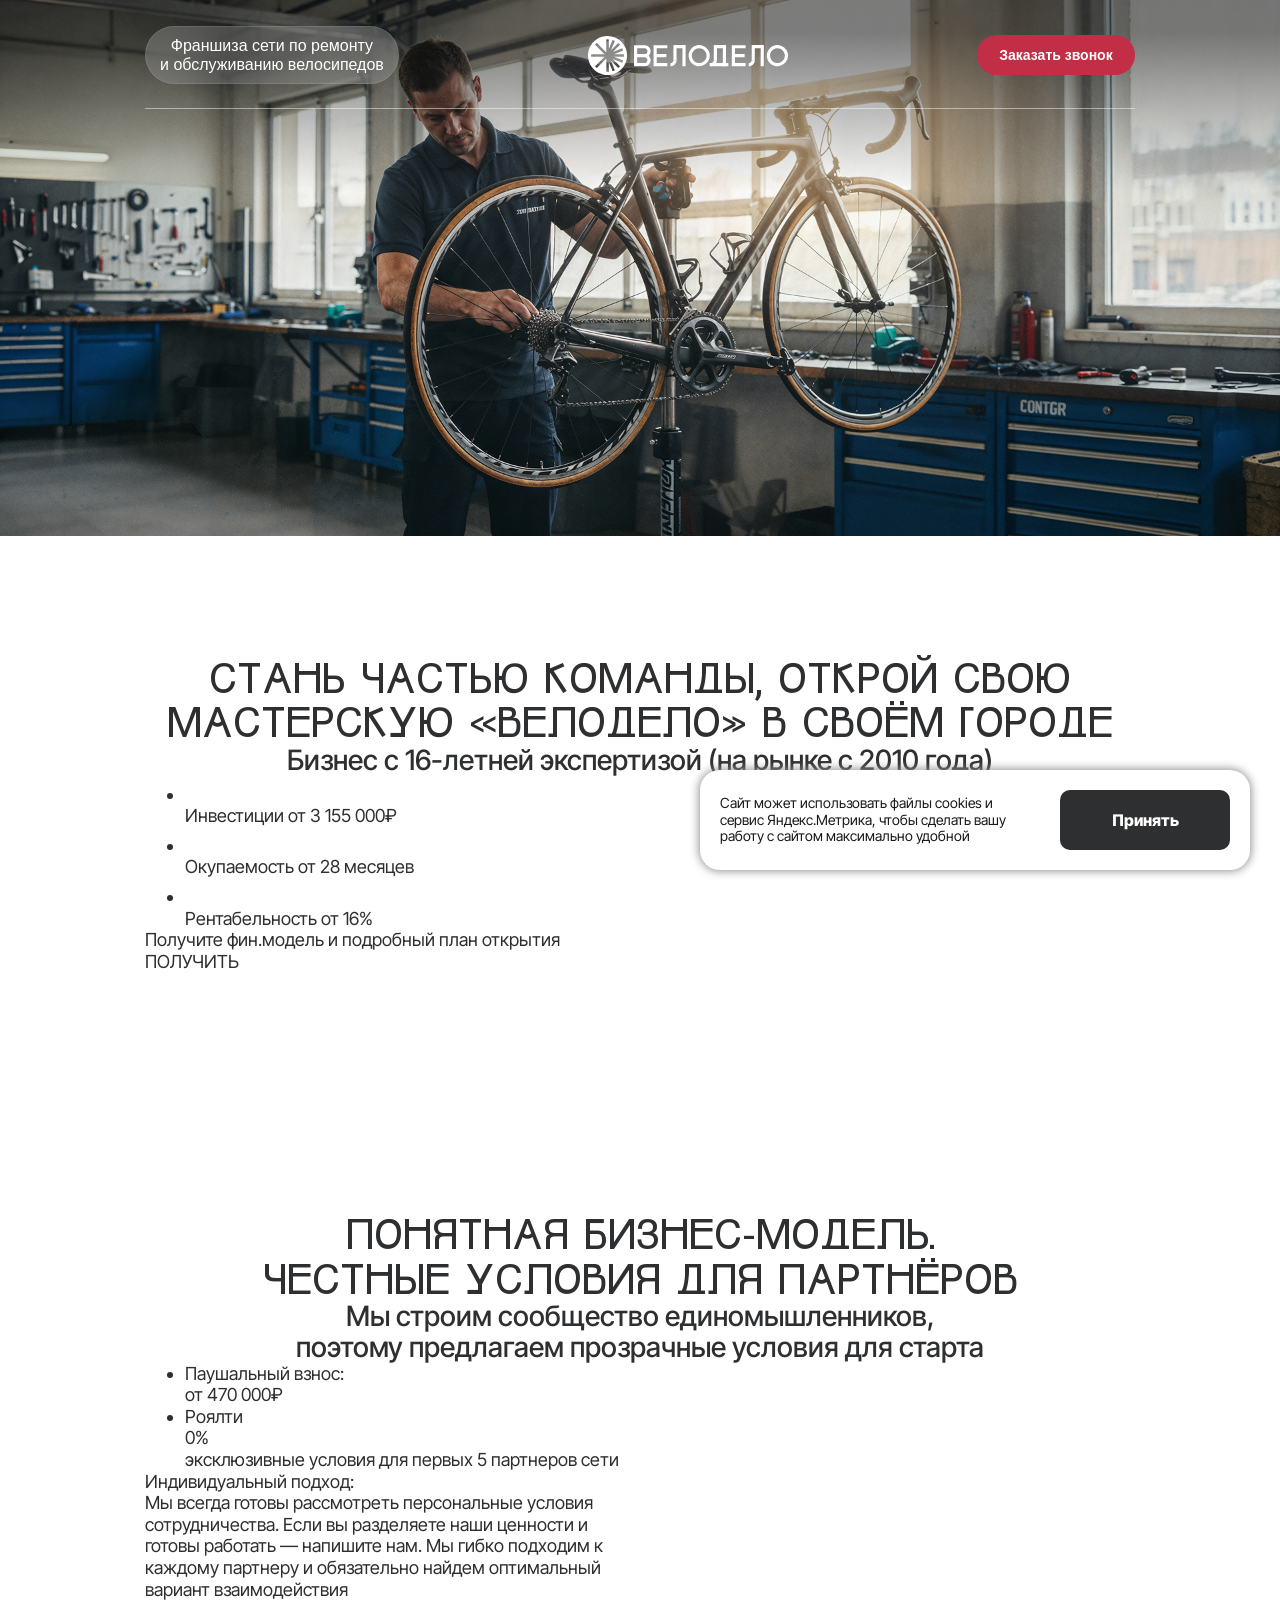
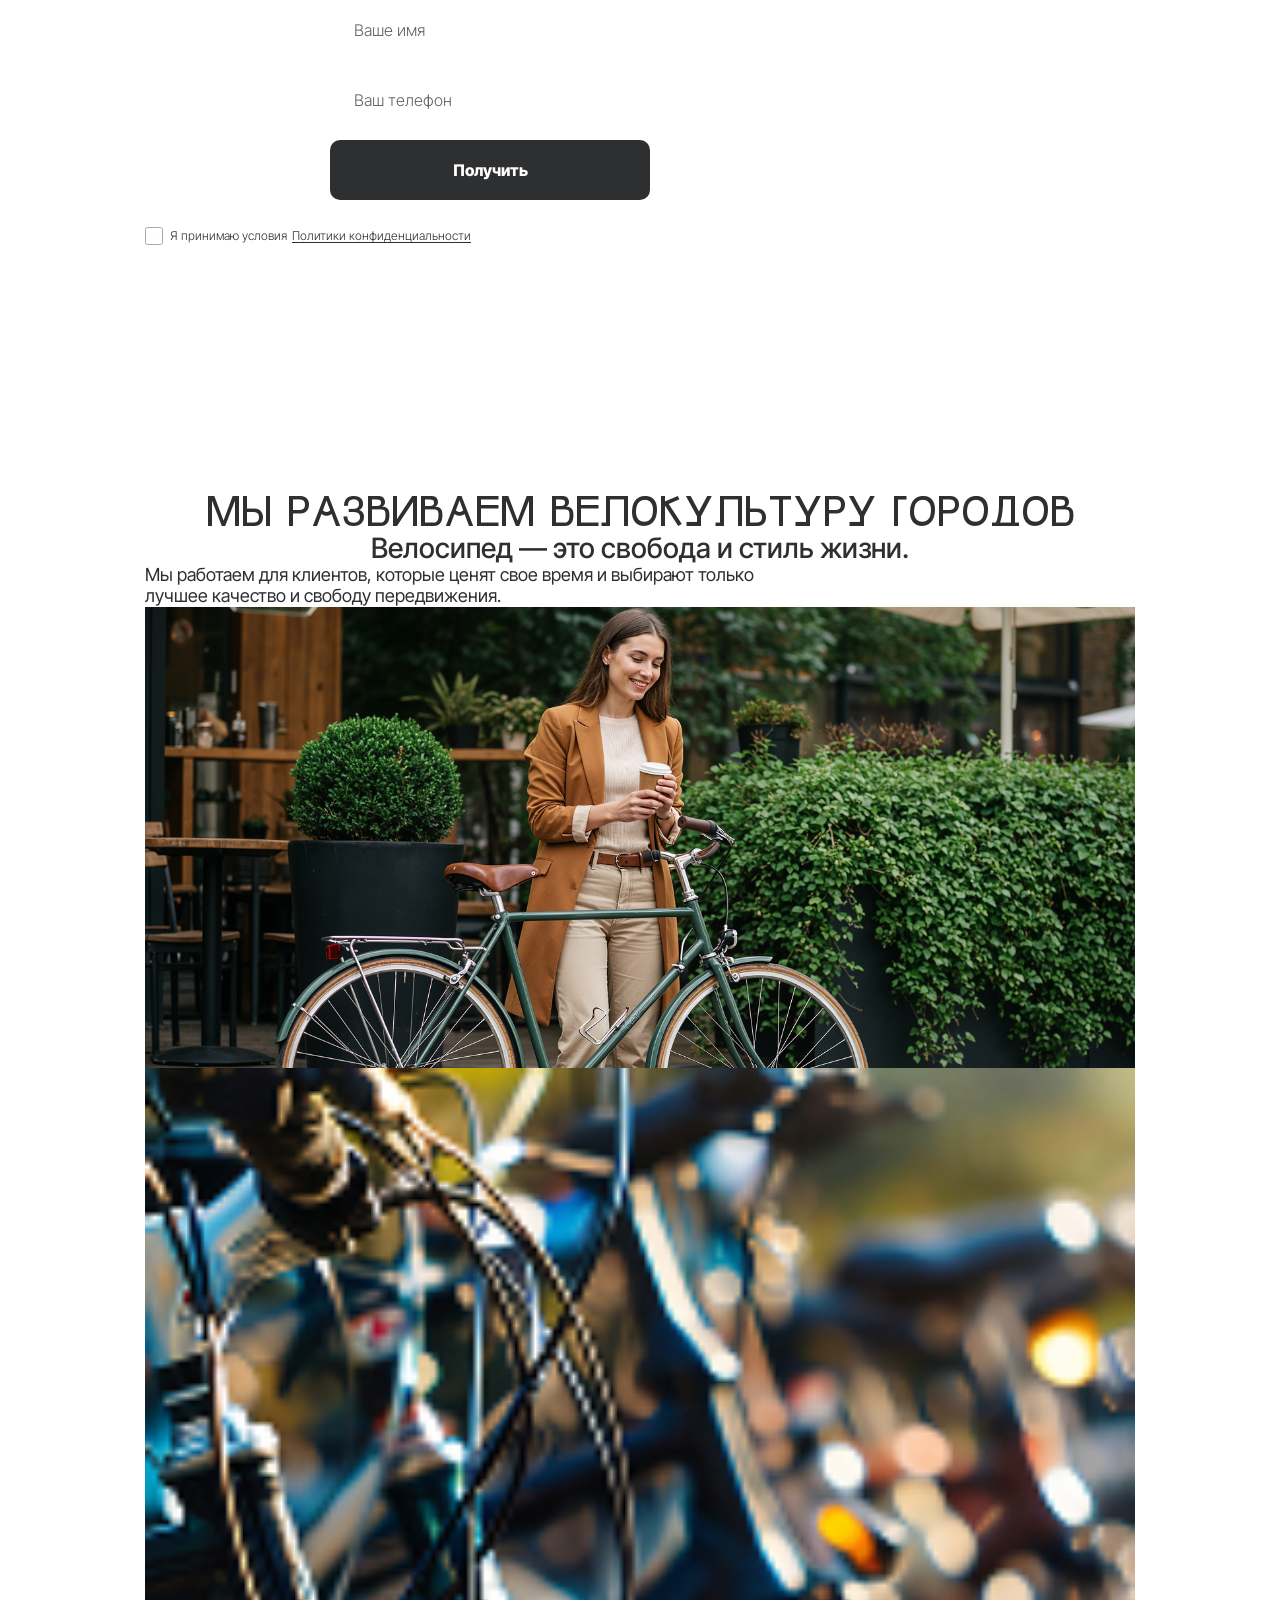
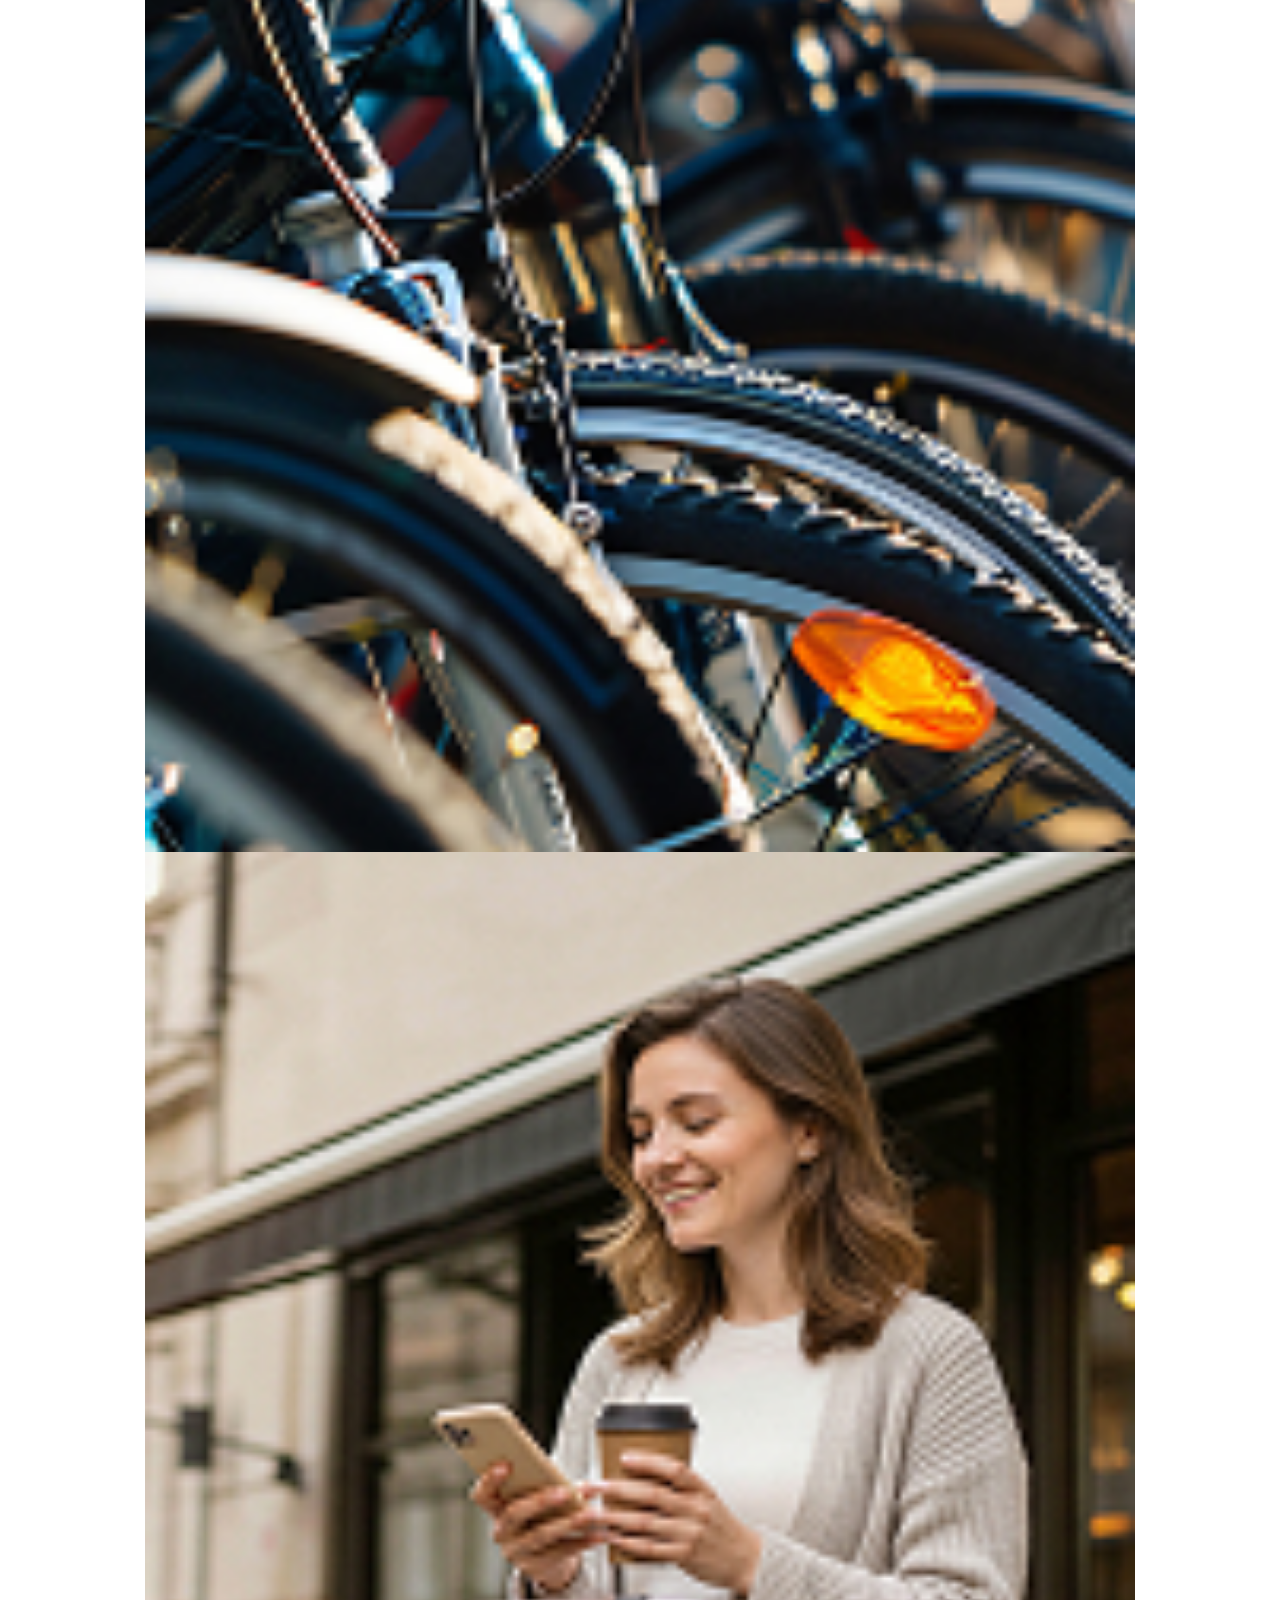
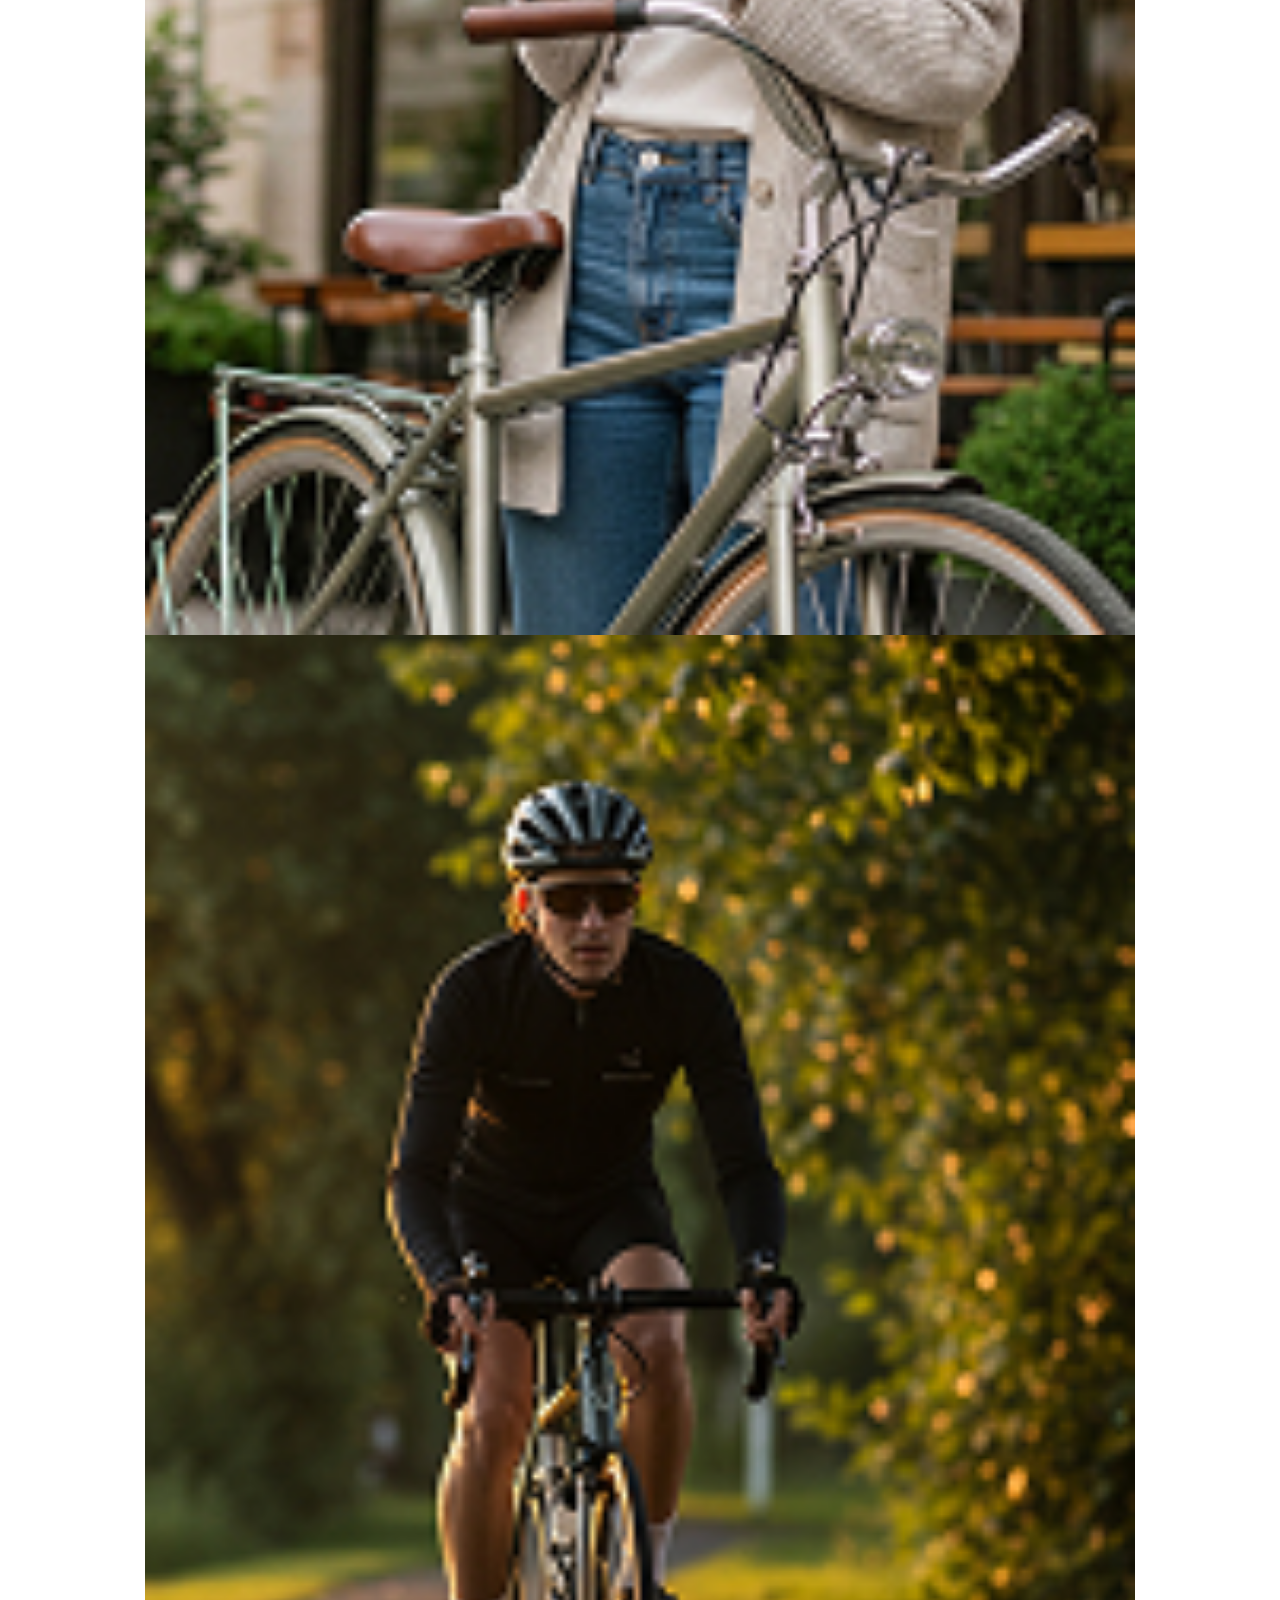
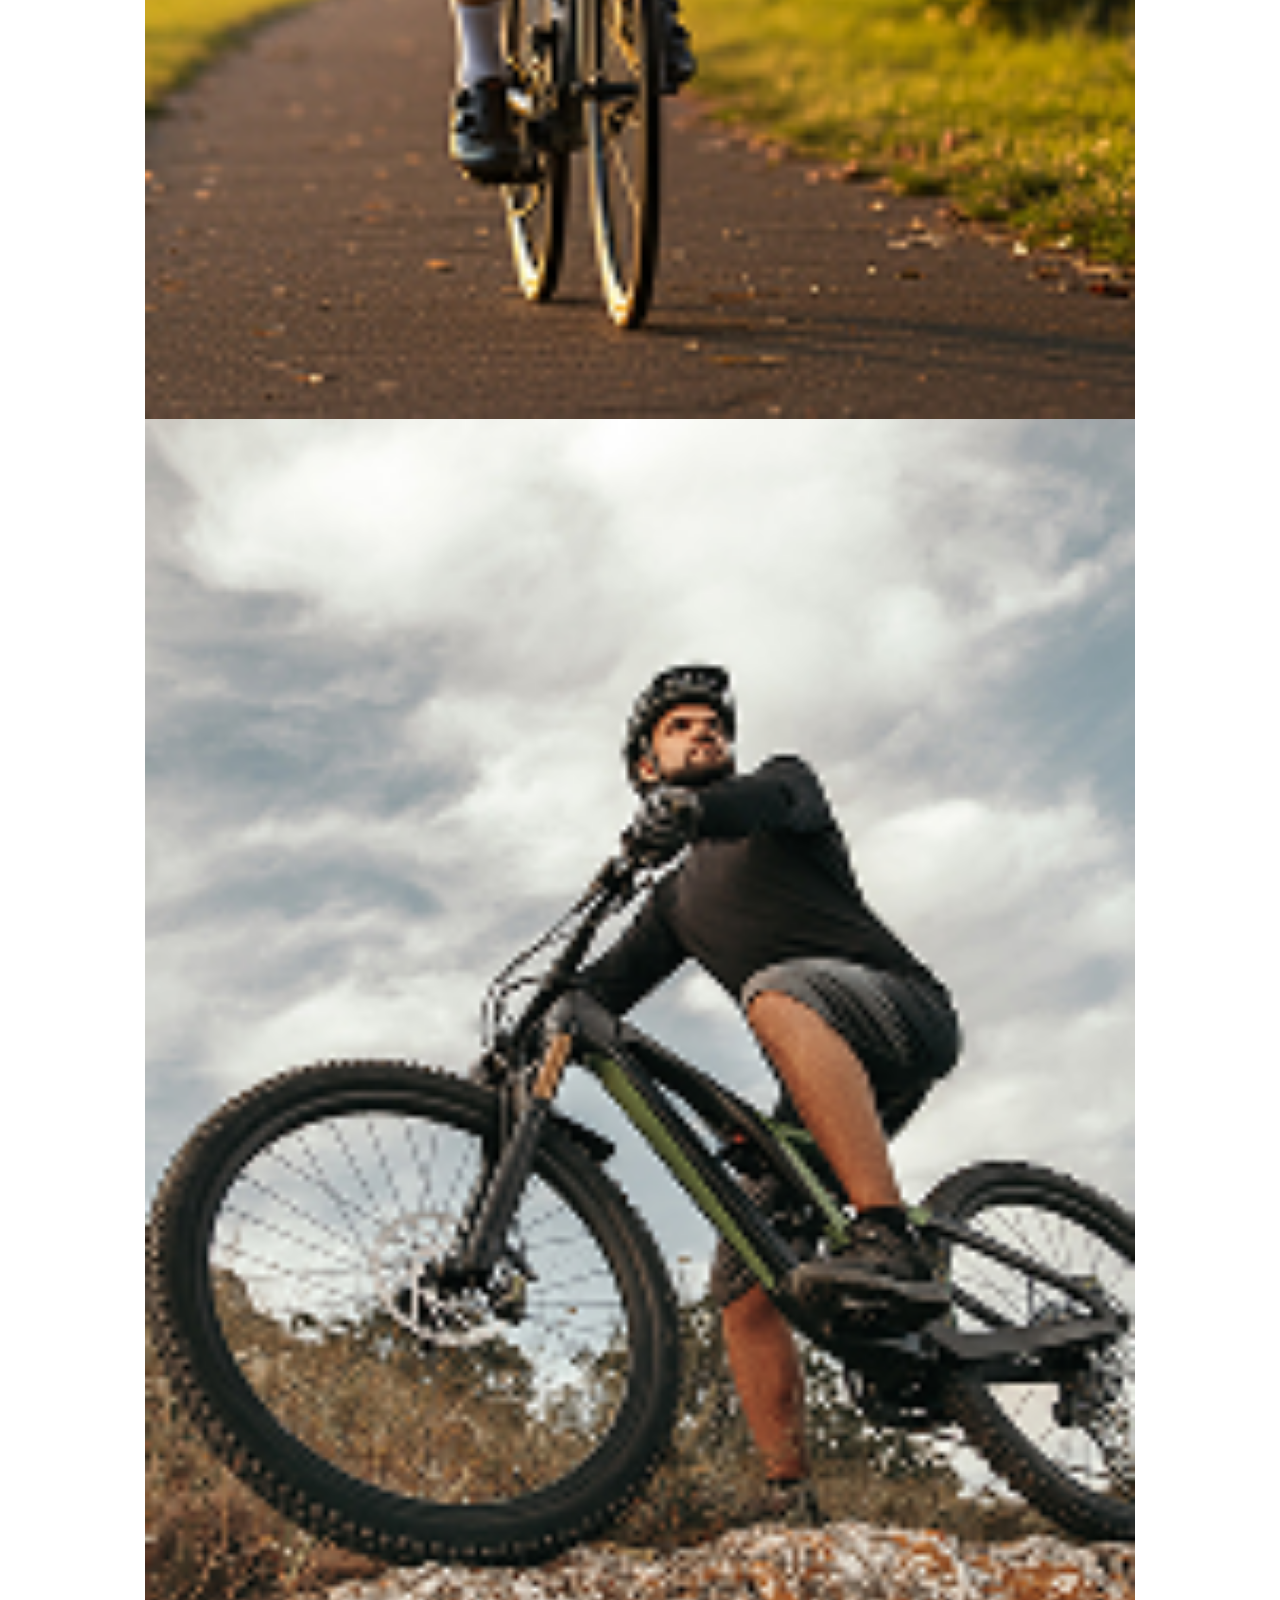
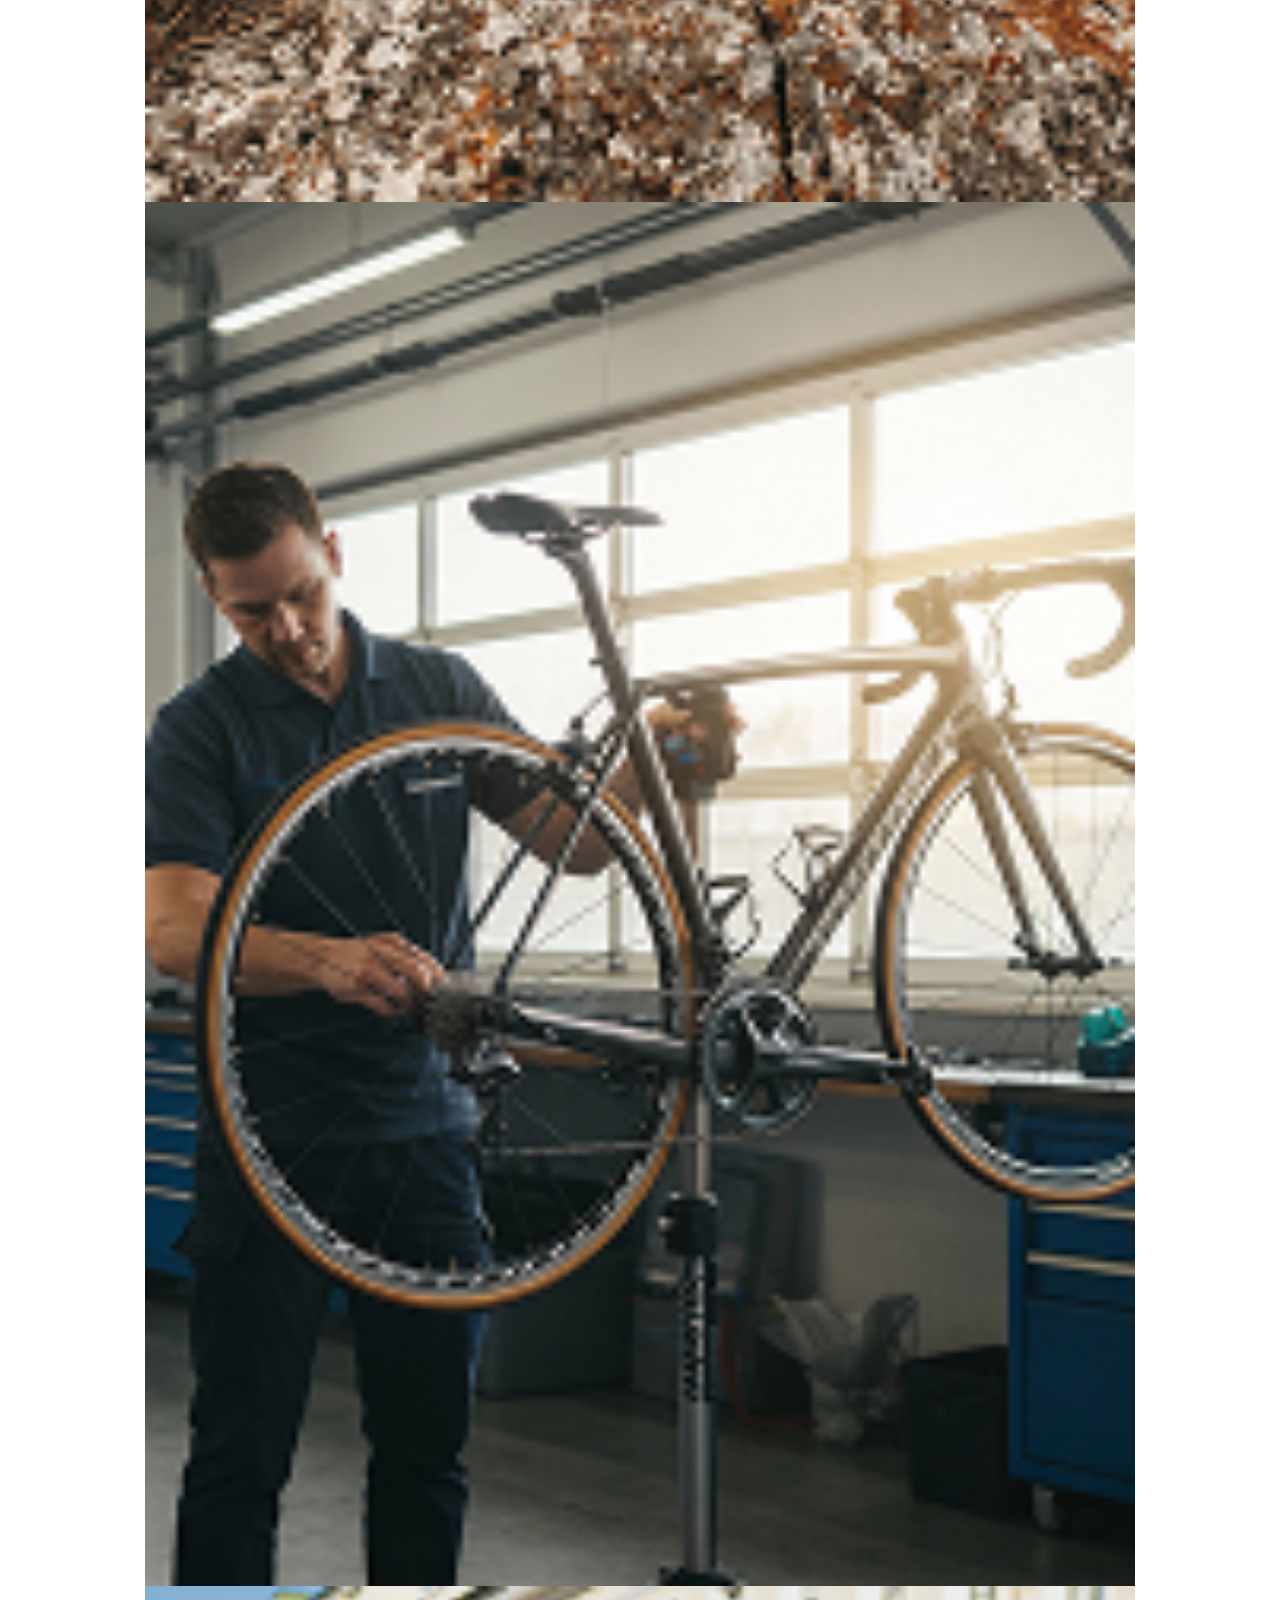
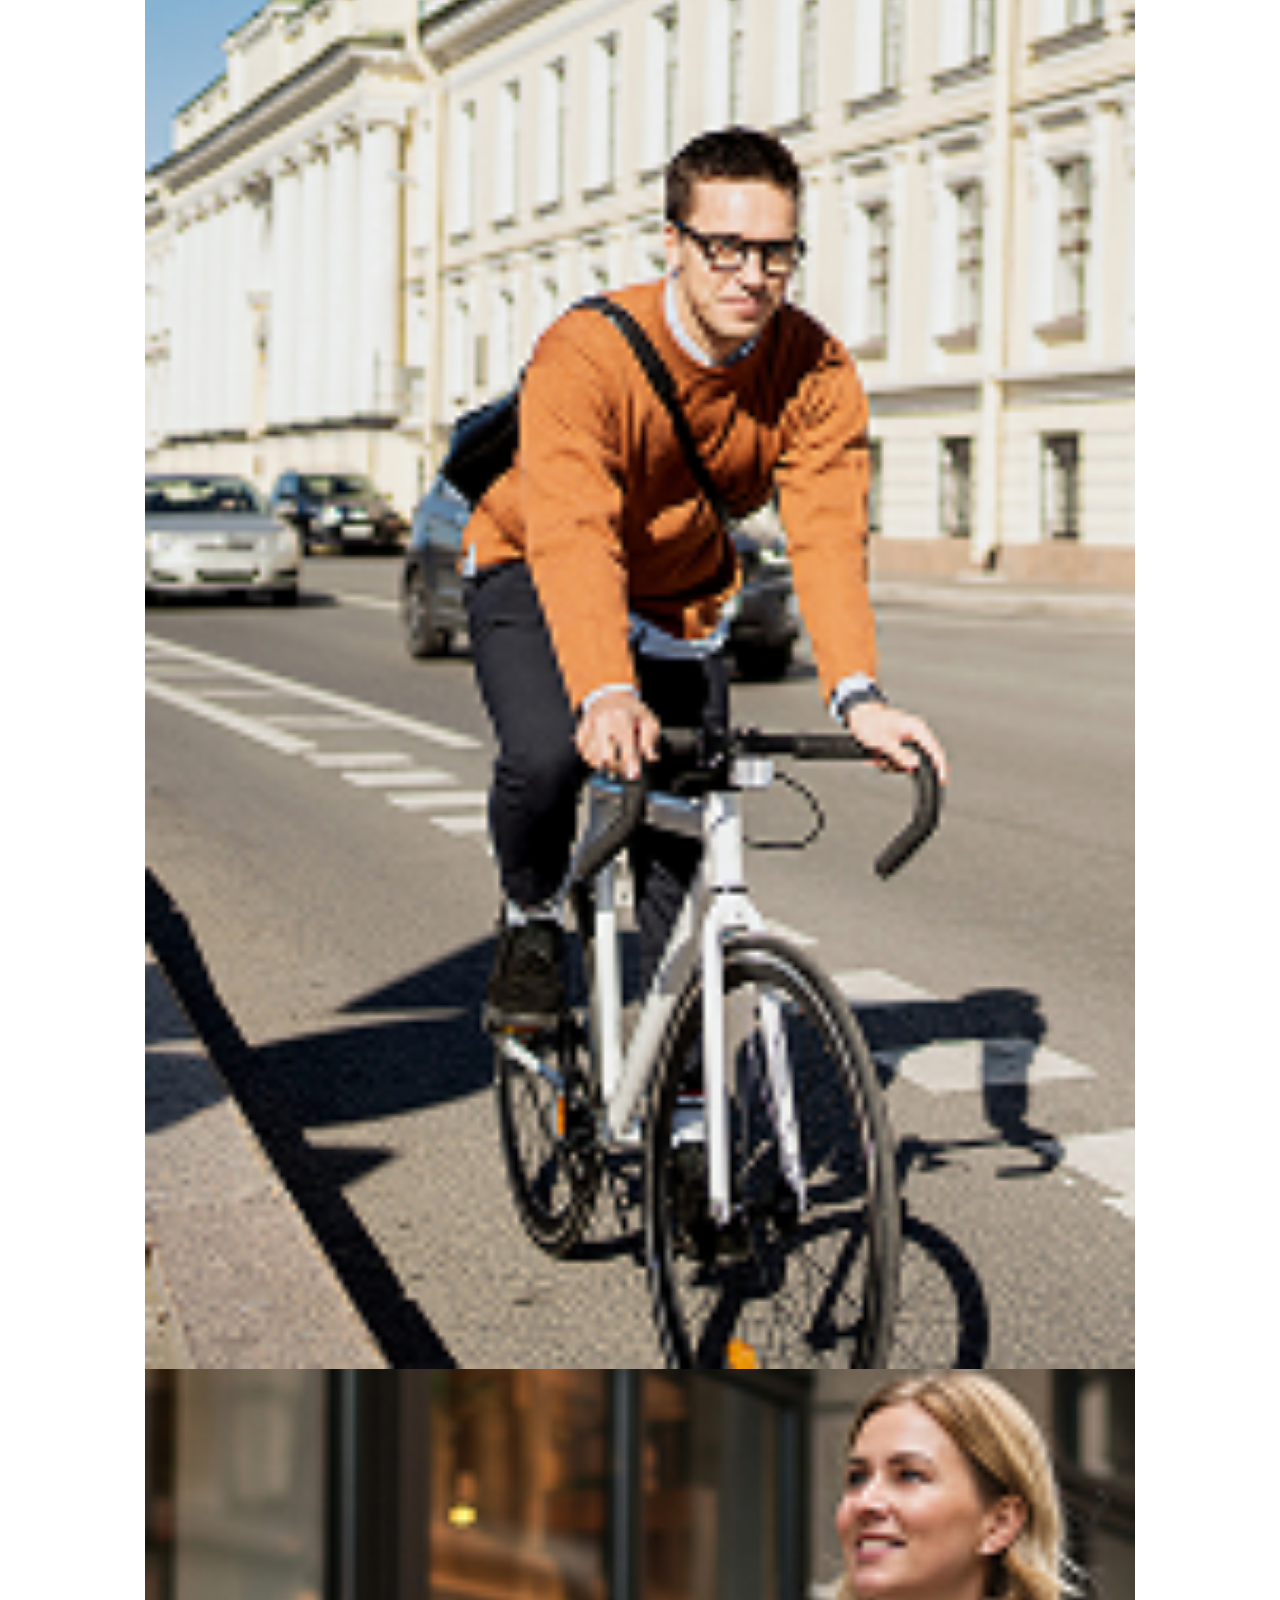
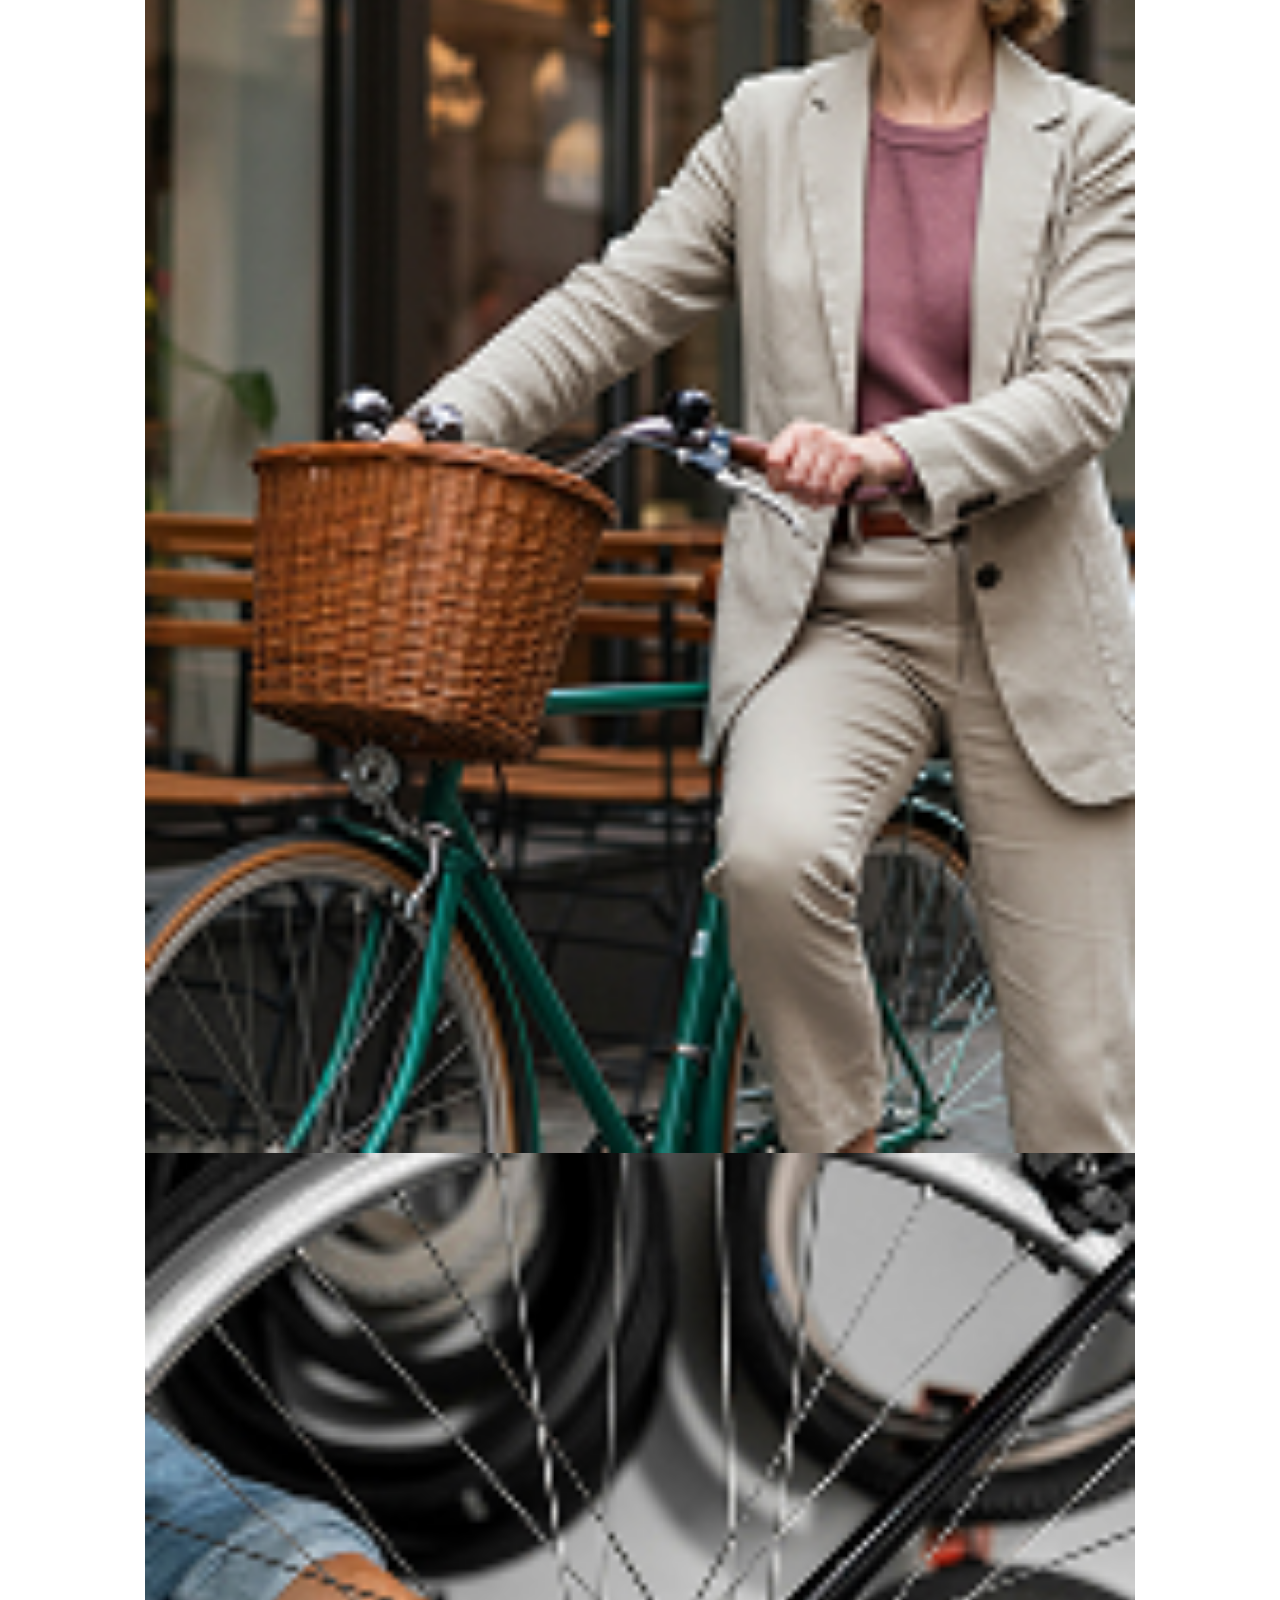
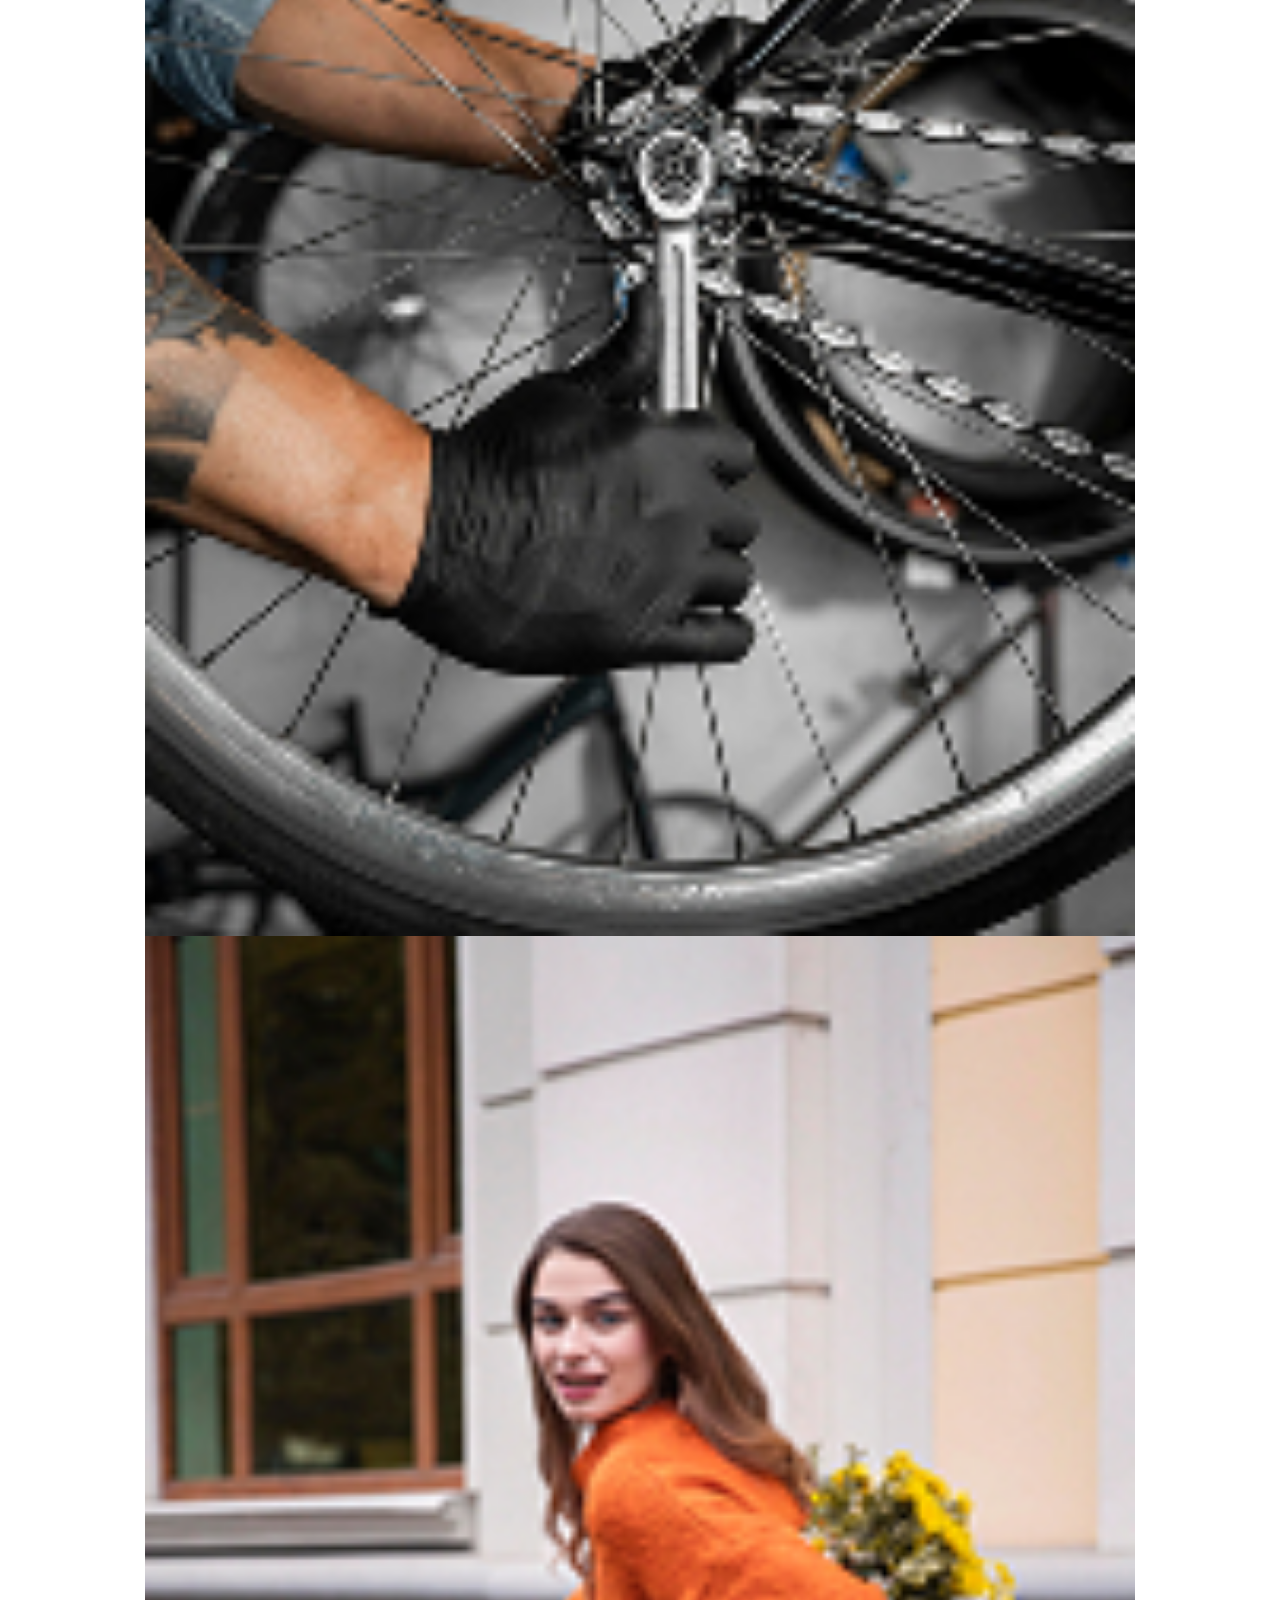
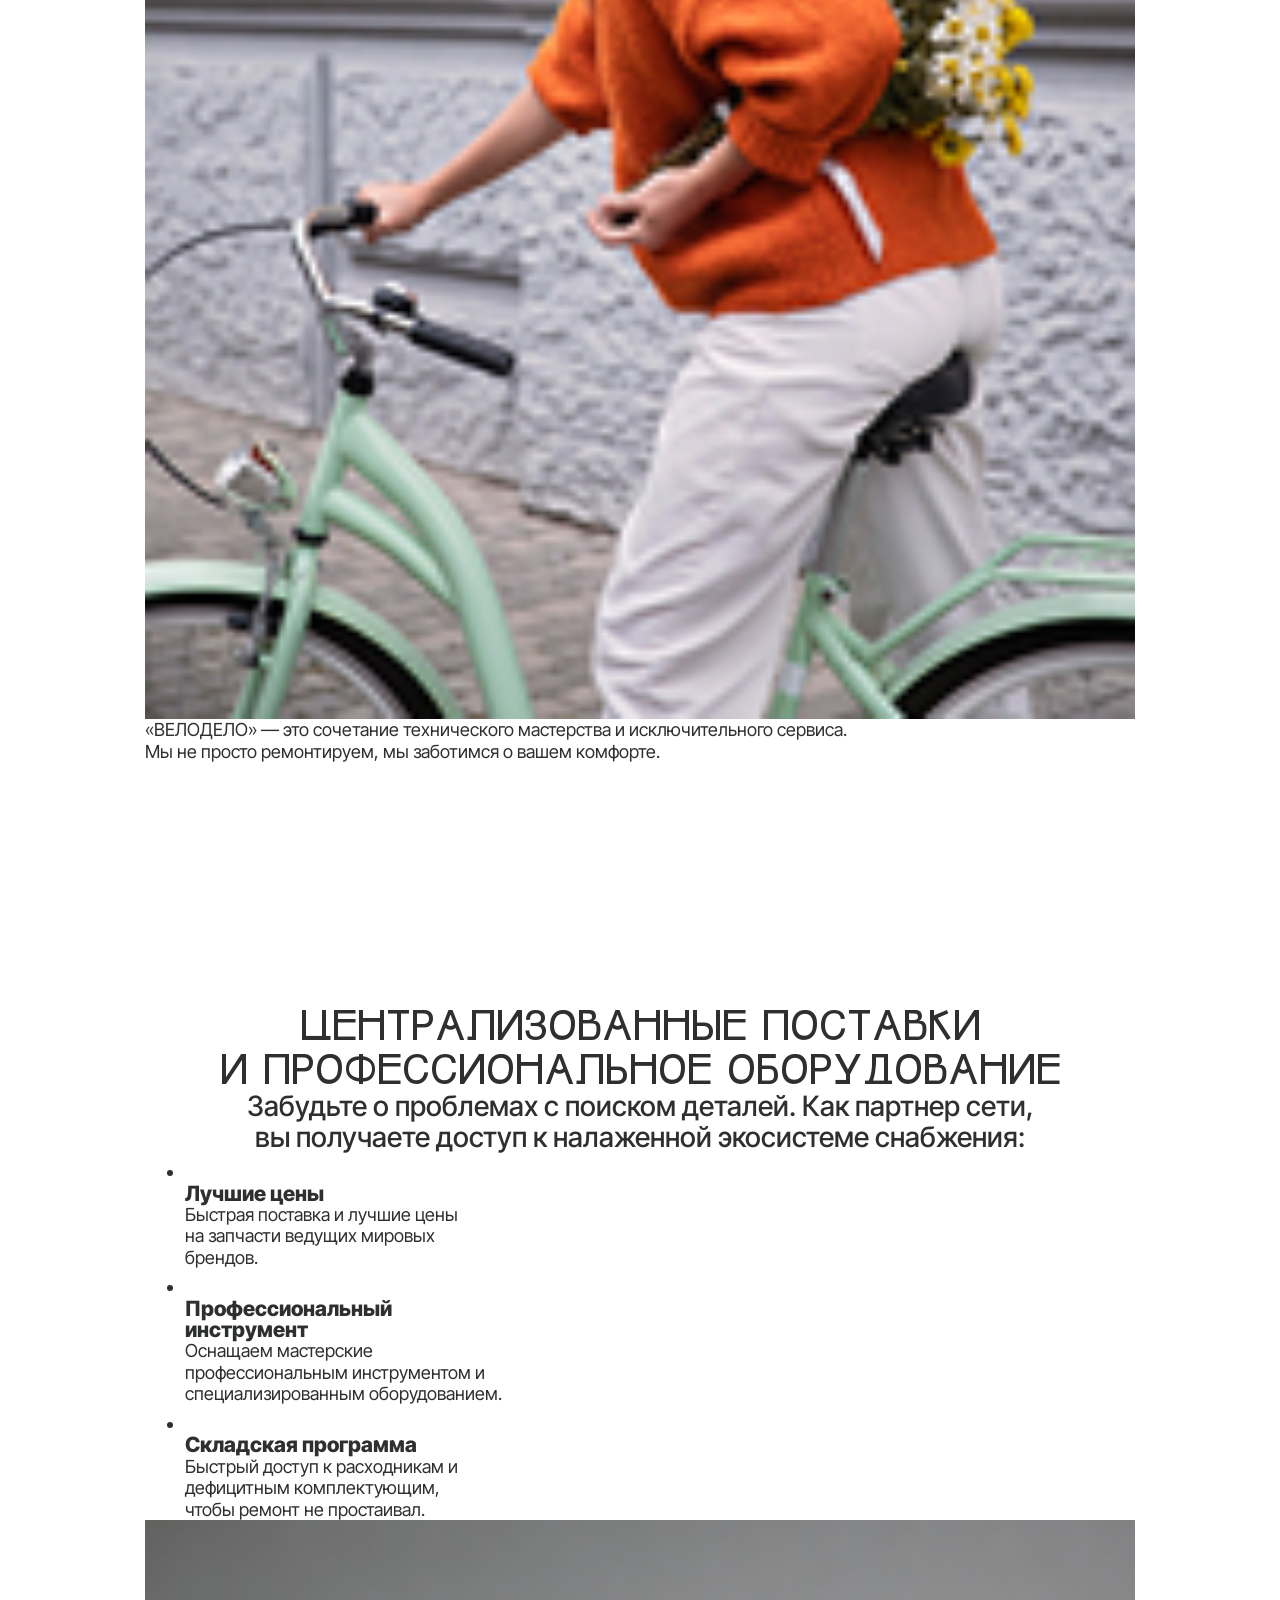
==== commit fc1d6175: "html code" ====
--- a/index.html
+++ b/index.html
@@ -14,92 +14,91 @@
   <body> 
     <header class="header widjet">     
       <div class="container">    
-        <div class="header-inner">
-          <div class="header-left"> 
-            <div class="logo">   <img src="img/header/logo.svg" alt=""/></div>
-            <div class="header-mob-info">Франшиза  </div>
-          </div>
-          <div class="header-info">Франшиза  </div>
-          <div class="header-right"> <a class="header-pnone" href="tel:+79990000000">8-800-000-00-00</a><a class="header-call" href="#" data-fancybox="" data-src="#modal" title="Введите данные, мы перезвоним Вам в рабочее время" data-bttitle="Отправить">Заказать звонок  </a></div><a class="mob-header-call" href="#" data-fancybox="" data-src="#modal" title="Введите данные, мы перезвоним Вам в рабочее время" data-bttitle="Отправить">
-             <svg  xmlns="http://www.w3.org/2000/svg" width="46" height="46" viewBox="0 0 46 46" fill="none">
-<rect width="46" height="46" rx="8" fill="#C12E46"/>
-<path d="M31.6417 28.6083C31.6417 28.9083 31.575 29.2167 31.4333 29.5167C31.2917 29.8167 31.1083 30.1 30.8667 30.3667C30.4583 30.8167 30.0083 31.1417 29.5 31.35C29 31.5583 28.4583 31.6667 27.875 31.6667C27.025 31.6667 26.1167 31.4667 25.1583 31.0583C24.2 30.65 23.2417 30.1 22.2917 29.4083C21.3333 28.7083 20.425 27.9333 19.5583 27.075C18.7 26.2083 17.925 25.3 17.2333 24.35C16.55 23.4 16 22.45 15.6 21.5083C15.2 20.5583 15 19.65 15 18.7833C15 18.2167 15.1 17.675 15.3 17.175C15.5 16.6667 15.8167 16.2 16.2583 15.7833C16.7917 15.2583 17.375 15 17.9917 15C18.225 15 18.4583 15.05 18.6667 15.15C18.8833 15.25 19.075 15.4 19.225 15.6167L21.1583 18.3417C21.3083 18.55 21.4167 18.7417 21.4917 18.925C21.5667 19.1 21.6083 19.275 21.6083 19.4333C21.6083 19.6333 21.55 19.8333 21.4333 20.025C21.325 20.2167 21.1667 20.4167 20.9667 20.6167L20.3333 21.275C20.2417 21.3667 20.2 21.475 20.2 21.6083C20.2 21.675 20.2083 21.7333 20.225 21.8C20.25 21.8667 20.275 21.9167 20.2917 21.9667C20.4417 22.2417 20.7 22.6 21.0667 23.0333C21.4417 23.4667 21.8417 23.9083 22.275 24.35C22.725 24.7917 23.1583 25.2 23.6 25.575C24.0333 25.9417 24.3917 26.1917 24.675 26.3417C24.7167 26.3583 24.7667 26.3833 24.825 26.4083C24.8917 26.4333 24.9583 26.4417 25.0333 26.4417C25.175 26.4417 25.2833 26.3917 25.375 26.3L26.0083 25.675C26.2167 25.4667 26.4167 25.3083 26.6083 25.2083C26.8 25.0917 26.9917 25.0333 27.2 25.0333C27.3583 25.0333 27.525 25.0667 27.7083 25.1417C27.8917 25.2167 28.0833 25.325 28.2917 25.4667L31.05 27.425C31.2667 27.575 31.4167 27.75 31.5083 27.9583C31.5917 28.1667 31.6417 28.375 31.6417 28.6083Z" fill="white"/>
-</svg> </a>
+        <div class="header-inner"> 
+          <div class="header-info">Франшиза сети по ремонту <br> и обслуживанию велосипедов  </div>
+          <div class="logo">   <img src="img/header/logo.svg" alt="логотип велодело"/></div><a class="header-call" href="#" data-fancybox="" data-src="#modal" title="Введите данные, мы перезвоним Вам в рабочее время" data-bttitle="Отправить">Заказать звонок   </a>
         </div>
       </div>
-      <div class="descp">Франшиза  </div>
+      <div class="descp">Франшиза сети по ремонту <br> и обслуживанию велосипедов </div>
     </header>
     <div class="overflow-wrap"> 
       <div class="overflow-inner"> 
         <section class="offer"> 
           <div class="section-overflow">  
+            <div class="offer-banner"> <img src="img/offer/bg.jpg" alt="image" loading="lazy"/></div>
+          </div>
+        </section>
+        <section class="second"> 
+          <div class="section-overflow">  
             <div class="container">
               <div class="section-inner"> 
-                <h1 class="offer-title section-title _anim-items _no-anim">  </h1>
-                <div class="offer-info _anim-items _no-anim">  </div>
-                <div class="offer-subtitle _anim-items _no-anim">  </div>
-                <div class="form-inner _anim-items _no-anim"> 
-                  <form class="form-section-inner sectionForm" action="#">
-                    <div class="form-section-wrap"> 
-                      <div class="form-section-row"> 
-                        <input type="text" autocomplete="off" name="name" placeholder="Ваше имя"/>
-                      </div>
-                      <div class="form-section-row tell"> 
-                        <input class="phone" type="tel" data-inputmask="'mask': '+7 (999) 999 9999'" autocomplete="off" name="phone" placeholder="Ваш телефон"/>
-                      </div>
-                      <input type="text" name="section-name-text" value="Получите подробную  презентацию франшизы в 1 клик" hidden="hidden"/>
-                      <input type="text" name="section-btn-text" value="Получить" hidden="hidden"/>
-                      <input type="text" name="section-name" value="Открытая" hidden="hidden"/>
-                      <input class="honeypot" type="text" name="honeyfield" style="display:none"/>
-                      <button class="btn form-section-btn" type="submit">Получить</button>
-                    </div>
-                    <div class="form-info__bottom">Согласитесь с политикой конфиденциальности</div>
-                    <div class="form-bottom"> 
-                      <input type="checkbox" id="police1"/>
-                      <label for="police1"> <span class="form-allert">Я принимаю условия </span></label><a class="politica" href="#" data-fancybox="" data-src="#modal-politika">Политики конфиденциальности</a>
-                    </div>
-                    <div class="preload__box">
-                      <div class="flex align-item">
-                        <div id="floatingCirclesG">
-                          <div class="f_circleG" id="frotateG_01"></div>
-                          <div class="f_circleG" id="frotateG_02"></div>
-                          <div class="f_circleG" id="frotateG_03"></div>
-                          <div class="f_circleG" id="frotateG_04"></div>
-                          <div class="f_circleG" id="frotateG_05"></div>
-                          <div class="f_circleG" id="frotateG_06"></div>
-                          <div class="f_circleG" id="frotateG_07"></div>
-                          <div class="f_circleG" id="frotateG_08"> </div>
-                        </div>
-                      </div>
-                    </div>
-                  </form>
-                </div>
-                <div class="offer-slider"> 
-                  <div class="offer-slide"> 
-                    <div class="offer-slide__img">  <img src="img/offer/1.jpg" alt="image" loading="lazy"/></div>
-                  </div>
-                  <div class="offer-slide"> 
-                    <div class="offer-slide__img">  <img src="img/offer/1.jpg" alt="image" loading="lazy"/></div>
-                  </div>
-                  <div class="offer-slide"> 
-                    <div class="offer-slide__img">  <img src="img/offer/1.jpg" alt="image" loading="lazy"/></div>
-                  </div>
-                </div>
-              </div>
-            </div>
-          </div>
-        </section>
-        <section class="second"> 
-          <div class="section-overflow">  
-            <div class="container">
-              <div class="section-inner"> 
-                <h2 class="section-title"> </h2>
+                <h2 class="section-title">Стань частью команды, Открой свою мастерскую «велодело» в своЁм городе</h2>
+                <div class="subtitle">Бизнес с 16-летней экспертизой (на рынке с 2010 года)</div>
                 <ul class="second-list"> 
                   <li class="second-item _anim-items _no-anim"> 
-                    <h3 class="second-item__title"> </h3>
-                    <div class="second-item__text"> </div>
+                    <div class="second-item__icon">
+                       <svg xmlns="http://www.w3.org/2000/svg" width="25" height="25" viewBox="0 0 25 25" fill="none">
+<path d="M5.20835 15.625C2.90627 15.625 1.04169 17.4896 1.04169 19.7917C1.04169 20.5729 1.26044 21.3125 1.64585 21.9375C2.3646 23.1458 3.68752 23.9583 5.20835 23.9583C6.72919 23.9583 8.0521 23.1458 8.77085 21.9375C9.15627 21.3125 9.37502 20.5729 9.37502 19.7917C9.37502 17.4896 7.51044 15.625 5.20835 15.625ZM7.26044 19.4479L5.04169 21.5C4.89585 21.6354 4.69794 21.7083 4.51044 21.7083C4.31252 21.7083 4.1146 21.6354 3.95835 21.4792L2.9271 20.4479C2.62502 20.1458 2.62502 19.6458 2.9271 19.3437C3.22919 19.0417 3.72919 19.0417 4.03127 19.3437L4.53127 19.8437L6.19794 18.3021C6.51044 18.0104 7.01044 18.0313 7.3021 18.3438C7.59377 18.6563 7.57294 19.1562 7.26044 19.4479Z" fill="white"/>
+<path d="M22.3958 13.0209H19.7916C18.6458 13.0209 17.7083 13.9584 17.7083 15.1042C17.7083 16.25 18.6458 17.1875 19.7916 17.1875H22.3958C22.6875 17.1875 22.9166 16.9584 22.9166 16.6667V13.5417C22.9166 13.25 22.6875 13.0209 22.3958 13.0209Z" fill="white"/>
+<path d="M17.2188 5.625C17.5313 5.92708 17.2708 6.39583 16.8333 6.39583L8.20834 6.38542C7.70834 6.38542 7.45834 5.78125 7.81251 5.42708L9.63543 3.59375C11.1771 2.0625 13.6667 2.0625 15.2083 3.59375L17.1771 5.58333C17.1875 5.59375 17.2083 5.61458 17.2188 5.625Z" fill="white"/>
+<path d="M22.7813 19.4375C22.1459 21.5833 20.3125 22.9166 17.8125 22.9166H11.0417C10.6354 22.9166 10.375 22.4687 10.5417 22.0937C10.8542 21.3645 11.0521 20.5416 11.0521 19.7916C11.0521 16.6354 8.47919 14.0625 5.32294 14.0625C4.53127 14.0625 3.76044 14.2291 3.0521 14.5416C2.66669 14.7083 2.19794 14.4479 2.19794 14.0312V12.5C2.19794 9.66663 3.90627 7.68746 6.56252 7.35413C6.82294 7.31246 7.10419 7.29163 7.39585 7.29163H17.8125C18.0834 7.29163 18.3438 7.30204 18.5938 7.34371C20.6979 7.58329 22.2188 8.86454 22.7813 10.7708C22.8854 11.1145 22.6354 11.4583 22.2813 11.4583H19.8959C17.6354 11.4583 15.8438 13.5208 16.3334 15.8645C16.6771 17.5729 18.2604 18.75 20 18.75H22.2813C22.6459 18.75 22.8854 19.1041 22.7813 19.4375Z" fill="white"/>
+</svg>
+                    </div>
+                    <div class="second-item__text"> Инвестиции <span>от 3 155 000₽</span></div>
+                  </li>
+                  <li class="second-item _anim-items _no-anim"> 
+                    <div class="second-item__icon">
+                       <svg xmlns="http://www.w3.org/2000/svg" width="25" height="25" viewBox="0 0 25 25" fill="none">
+<path d="M5.20829 15.625C4.14579 15.625 3.16663 16.0313 2.42704 16.6979C2.26038 16.8438 2.10413 17 1.96871 17.1771C1.38538 17.8958 1.04163 18.8021 1.04163 19.7917C1.04163 22.0938 2.91663 23.9583 5.20829 23.9583C6.20829 23.9583 7.11454 23.6042 7.83329 23.0313C8.41663 22.5417 8.87496 21.9062 9.12496 21.1771C9.29163 20.75 9.37496 20.2812 9.37496 19.7917C9.37496 17.5 7.51038 15.625 5.20829 15.625ZM7.70829 18.9896C7.70829 19.2812 7.47913 19.5 7.19788 19.5C6.91663 19.5 6.68746 19.2812 6.68746 18.9896V18.8854C6.68746 18.7708 6.60413 18.6771 6.48954 18.6771H4.40621C4.51038 18.875 4.48954 19.1146 4.32288 19.2812C4.22913 19.375 4.10413 19.4271 3.95829 19.4271C3.83329 19.4271 3.69788 19.375 3.60413 19.2812L2.85413 18.5313C2.81246 18.4896 2.77079 18.4271 2.73954 18.3646C2.69788 18.2396 2.69788 18.1042 2.73954 17.9792C2.77079 17.9271 2.80204 17.8542 2.85413 17.8125L3.60413 17.0729C3.80204 16.8646 4.12496 16.8646 4.31246 17.0729C4.47913 17.2292 4.49996 17.4792 4.39579 17.6667H6.48954C7.15621 17.6667 7.69788 18.2083 7.69788 18.8854V18.9896H7.70829ZM6.45829 22.6667C6.32288 22.6667 6.18746 22.625 6.09371 22.5208C5.92704 22.3646 5.90621 22.1146 6.01038 21.9271H3.91663C3.24996 21.9271 2.70829 21.3854 2.70829 20.7083V20.6042C2.70829 20.3125 2.93746 20.0938 3.21871 20.0938C3.49996 20.0938 3.72913 20.3125 3.72913 20.6042V20.7083C3.72913 20.8229 3.81246 20.9167 3.92704 20.9167H6.02079C5.91663 20.7187 5.93746 20.4792 6.10413 20.3125C6.30204 20.1146 6.62496 20.1146 6.81246 20.3125L7.56246 21.0625C7.60413 21.1042 7.64579 21.1667 7.67704 21.2292C7.71871 21.3542 7.71871 21.4896 7.67704 21.6146C7.64579 21.6667 7.60413 21.7292 7.56246 21.7708L6.81246 22.5104C6.71871 22.6146 6.58329 22.6667 6.45829 22.6667Z" fill="white"/>
+<path d="M15.4687 4.11454V8.07288H13.9062V4.11454C13.9062 3.83329 13.6562 3.69788 13.4895 3.69788C13.4375 3.69788 13.3854 3.70829 13.3333 3.72913L5.07288 6.84371C4.52079 7.05204 4.16663 7.57288 4.16663 8.16663V8.86454C3.21871 9.57288 2.60413 10.7083 2.60413 11.9895V8.16663C2.60413 6.92704 3.36454 5.82288 4.52079 5.38538L12.7916 2.26038C13.0208 2.17704 13.2604 2.13538 13.4895 2.13538C14.5312 2.13538 15.4687 2.97913 15.4687 4.11454Z" fill="white"/>
+<path d="M22.3959 15.1042V16.1459C22.3959 16.4271 22.1771 16.6563 21.8855 16.6667H20.3646C19.8125 16.6667 19.3125 16.2605 19.2709 15.7188C19.2396 15.3959 19.3646 15.0938 19.573 14.8855C19.7605 14.6875 20.0209 14.5834 20.3021 14.5834H21.875C22.1771 14.5938 22.3959 14.823 22.3959 15.1042Z" fill="white"/>
+<path d="M20.2916 13.4895H21.3541C21.927 13.4895 22.3958 13.0208 22.3958 12.4479V11.9895C22.3958 9.83329 20.6354 8.07288 18.4791 8.07288H6.52079C5.63538 8.07288 4.82288 8.36454 4.16663 8.86454C3.21871 9.57288 2.60413 10.7083 2.60413 11.9895V13.8437C2.60413 14.2395 3.02079 14.4895 3.39579 14.3645C3.97913 14.1666 4.59371 14.0625 5.20829 14.0625C8.36454 14.0625 10.9375 16.6354 10.9375 19.7916C10.9375 20.5416 10.7395 21.3645 10.427 22.0937C10.2604 22.4687 10.5208 22.9166 10.927 22.9166H18.4791C20.6354 22.9166 22.3958 21.1562 22.3958 19V18.802C22.3958 18.2291 21.927 17.7604 21.3541 17.7604H20.4479C19.4479 17.7604 18.4895 17.1458 18.2291 16.177C18.0208 15.3854 18.2708 14.6145 18.7916 14.1145C19.177 13.7187 19.7083 13.4895 20.2916 13.4895ZM14.5833 13.2812H9.37496C8.94788 13.2812 8.59371 12.927 8.59371 12.5C8.59371 12.0729 8.94788 11.7187 9.37496 11.7187H14.5833C15.0104 11.7187 15.3645 12.0729 15.3645 12.5C15.3645 12.927 15.0104 13.2812 14.5833 13.2812Z" fill="white"/>
+</svg>
+                    </div>
+                    <div class="second-item__text"> Окупаемость <span>от 28 месяцев</span></div>
+                  </li>
+                  <li class="second-item _anim-items _no-anim"> 
+                    <div class="second-item__icon">
+                       <svg xmlns="http://www.w3.org/2000/svg" width="25" height="25" viewBox="0 0 25 25" fill="none">
+<path d="M12.5 2.08337C6.75004 2.08337 2.08337 6.75004 2.08337 12.5C2.08337 18.25 6.75004 22.9167 12.5 22.9167C18.25 22.9167 22.9167 18.25 22.9167 12.5C22.9167 6.75004 18.25 2.08337 12.5 2.08337ZM9.09379 7.97921C9.93754 7.97921 10.6355 8.66671 10.6355 9.52087C10.6355 10.3646 9.94796 11.0625 9.09379 11.0625C8.25004 11.0625 7.55212 10.375 7.55212 9.52087C7.55212 8.66671 8.23962 7.97921 9.09379 7.97921ZM9.21879 16.4584C9.06254 16.6146 8.86462 16.6875 8.66671 16.6875C8.46879 16.6875 8.27087 16.6146 8.11462 16.4584C7.81254 16.1563 7.81254 15.6563 8.11462 15.3542L14.9375 8.53129C15.2396 8.22921 15.7396 8.22921 16.0417 8.53129C16.3438 8.83337 16.3438 9.33337 16.0417 9.63546L9.21879 16.4584ZM15.9063 17.0209C15.0625 17.0209 14.3646 16.3334 14.3646 15.4792C14.3646 14.6355 15.0521 13.9375 15.9063 13.9375C16.75 13.9375 17.448 14.625 17.448 15.4792C17.448 16.3334 16.7605 17.0209 15.9063 17.0209Z" fill="white"/>
+</svg>
+                    </div>
+                    <div class="second-item__text"> Рентабельность <span>от 16%</span></div>
                   </li>
                 </ul>
+                <div class="second-subtitle">Получите фин.модель и подробный план открытия </div><a class="header-call" href="#" data-fancybox="" data-src="#modal" title="Получите фин.модель и подробный план открытия" data-bttitle="ПОЛУЧИТЬ">ПОЛУЧИТЬ</a>
+              </div>
+            </div>
+          </div>
+        </section>
+        <section class="third"> 
+          <div class="section-overflow">  
+            <div class="container container-bigger">
+              <div class="section-inner"> 
+                <h2 class="section-title">Понятная бизнес-модель. <br>Честные условия для партнёров</h2>
+                <div class="subtitle">Мы строим сообщество единомышленников, <br> поэтому предлагаем прозрачные условия для старта</div>
+                <div class="third-content"> 
+                  <ul class="third-list"> 
+                    <li class="third-item _anim-items _no-anim"> 
+                      <div class="third-item__subtitle"> Паушальный взнос: </div>
+                      <div class="third-item__row"> 
+                        <div class="third-item__title">от 470 000₽</div>
+                        <div class="third-item__text"> </div>
+                      </div>
+                    </li>
+                    <li class="third-item _anim-items _no-anim"> 
+                      <div class="third-item__subtitle">  Роялти</div>
+                      <div class="third-item__row"> 
+                        <div class="third-item__title">0%</div>
+                        <div class="third-item__text">эксклюзивные условия для первых 5 партнеров сети</div>
+                      </div>
+                    </li>
+                  </ul>
+                  <div class="third-box"> 
+                    <div class="third-box__title">Индивидуальный подход:</div>
+                    <div class="third-box__text">Мы всегда готовы рассмотреть персональные условия<br> сотрудничества. Если вы разделяете наши ценности и <br>готовы работать — напишите нам. Мы гибко подходим к<br> каждому партнеру и обязательно найдем оптимальный<br> вариант взаимодействия</div>
+                  </div>
+                </div>
                 <div class="form-inner">
                   <form class="form-section-inner sectionForm" action="#">
                     <div class="form-section-wrap"> 
@@ -118,8 +117,8 @@
                     </div>
                     <div class="form-info__bottom">Согласитесь с политикой конфиденциальности</div>
                     <div class="form-bottom"> 
-                      <input type="checkbox" id="police2"/>
-                      <label for="police2"> <span class="form-allert">Я принимаю условия </span></label><a class="politica" href="#" data-fancybox="" data-src="#modal-politika">Политики конфиденциальности</a>
+                      <input type="checkbox" id="police3"/>
+                      <label for="police3"> <span class="form-allert">Я принимаю условия </span></label><a class="politica" href="#" data-fancybox="" data-src="#modal-politika">Политики конфиденциальности</a>
                     </div>
                     <div class="preload__box">
                       <div class="flex align-item">
@@ -141,274 +140,234 @@
             </div>
           </div>
         </section>
-        <section class="third"> 
+        <section class="four"> 
           <div class="section-overflow">  
             <div class="container">
               <div class="section-inner"> 
-                <h2 class="section-title"> </h2>
-                <ul class="third-list"> 
-                  <li class="third-item _anim-items _no-anim"> 
-                    <h3 class="third-item__title"> </h3>
-                    <div class="third-item__text"> </div>
+                <h2 class="section-title">Мы развиваем велокультуру городов</h2>
+                <div class="subtitle">Велосипед — это свобода и стиль жизни.</div>
+                <div class="four-info">Мы работаем для клиентов, которые ценят свое время и выбирают только <br> лучшее качество и свободу передвижения.</div>
+                <div class="four-img"> <img src="img/four/1.jpg" alt="image" loading="lazy"/></div>
+                <div class="four-slider"> 
+                  <div class="four-slide"> <img src="img/four/s1.jpg" alt="image"/></div>
+                  <div class="four-slide"> <img src="img/four/s2.jpg" alt="image"/></div>
+                  <div class="four-slide"> <img src="img/four/s3.jpg" alt="image"/></div>
+                  <div class="four-slide"> <img src="img/four/s4.jpg" alt="image"/></div>
+                  <div class="four-slide"> <img src="img/four/s5.jpg" alt="image"/></div>
+                  <div class="four-slide"> <img src="img/four/s6.jpg" alt="image"/></div>
+                  <div class="four-slide"> <img src="img/four/s7.jpg" alt="image"/></div>
+                  <div class="four-slide"> <img src="img/four/s8.jpg" alt="image"/></div>
+                  <div class="four-slide"> <img src="img/four/s9.jpg" alt="image"/></div>
+                </div>
+                <div class="four-bottom-subtitle">«ВЕЛОДЕЛО» — это сочетание технического мастерства и исключительного сервиса.</div>
+                <div class="four-bottom-info">Мы не просто ремонтируем, мы заботимся о вашем комфорте.</div>
+              </div>
+            </div>
+          </div>
+        </section>
+        <section class="five"> 
+          <div class="section-overflow">  
+            <div class="container">
+              <div class="section-inner"> 
+                <h2 class="section-title">Централизованные поставки <br>и профессиональное оборудование</h2>
+                <div class="subtitle">Забудьте о проблемах с поиском деталей. Как партнер сети,<br> вы получаете доступ к налаженной экосистеме снабжения:</div>
+                <ul class="five-list">
+                  <li class="five-item _anim-items _no-anim">
+                    <div class="five-item__icon">
+                       <svg xmlns="http://www.w3.org/2000/svg" width="25" height="25" viewBox="0 0 25 25" fill="none">
+<path d="M17.7083 4.1665H7.29165C4.16665 4.1665 2.08331 5.729 2.08331 9.37484V13.0832C2.08331 13.4686 2.47915 13.7082 2.8229 13.5519C3.84373 13.0832 5.02081 12.9061 6.2604 13.1248C8.99998 13.6144 11.0104 16.1561 10.9375 18.9373C10.9271 19.3748 10.8646 19.8019 10.75 20.2186C10.6666 20.5415 10.9271 20.8436 11.2604 20.8436H17.7083C20.8333 20.8436 22.9166 19.2811 22.9166 15.6353V9.37484C22.9166 5.729 20.8333 4.1665 17.7083 4.1665ZM12.5 15.104C11.0625 15.104 9.89581 13.9373 9.89581 12.4998C9.89581 11.0623 11.0625 9.89567 12.5 9.89567C13.9375 9.89567 15.1041 11.0623 15.1041 12.4998C15.1041 13.9373 13.9375 15.104 12.5 15.104ZM20.0521 14.5832C20.0521 15.0103 19.6979 15.3644 19.2708 15.3644C18.8437 15.3644 18.4896 15.0103 18.4896 14.5832V10.4165C18.4896 9.98942 18.8437 9.63525 19.2708 9.63525C19.6979 9.63525 20.0521 9.98942 20.0521 10.4165V14.5832Z" fill="white"/>
+<path d="M5.20835 14.5835C2.90627 14.5835 1.04169 16.4481 1.04169 18.7502C1.04169 19.5314 1.26044 20.271 1.64585 20.896C2.3646 22.1043 3.68752 22.9168 5.20835 22.9168C6.72919 22.9168 8.0521 22.1043 8.77085 20.896C9.15627 20.271 9.37502 19.5314 9.37502 18.7502C9.37502 16.4481 7.51044 14.5835 5.20835 14.5835ZM7.26044 18.4064L5.04169 20.4585C4.89585 20.5939 4.69794 20.6668 4.51044 20.6668C4.31252 20.6668 4.1146 20.5939 3.95835 20.4377L2.9271 19.4064C2.62502 19.1043 2.62502 18.6043 2.9271 18.3022C3.22919 18.0002 3.72919 18.0002 4.03127 18.3022L4.53127 18.8022L6.19794 17.2606C6.51044 16.9689 7.01044 16.9897 7.3021 17.3022C7.59377 17.6147 7.57294 18.1147 7.26044 18.4064Z" fill="white"/>
+</svg>
+                    </div>
+                    <h3 class="five-item__title"> Лучшие цены</h3>
+                    <div class="five-item__text"> Быстрая поставка и лучшие цены <br>на запчасти ведущих мировых<br> брендов.</div>
+                  </li>
+                  <li class="five-item _anim-items _no-anim">
+                    <div class="five-item__icon">
+                       <svg xmlns="http://www.w3.org/2000/svg" width="25" height="25" viewBox="0 0 25 25" fill="none">
+<path d="M20.9375 9.60432C19.0521 9.60432 18.2812 8.27099 19.2187 6.63557C19.7604 5.68766 19.4375 4.47932 18.4896 3.93766L16.6875 2.90641C15.8646 2.41682 14.8021 2.70849 14.3125 3.53141L14.1979 3.72932C13.2604 5.36474 11.7187 5.36474 10.7708 3.72932L10.6562 3.53141C10.1875 2.70849 9.12498 2.41682 8.30206 2.90641L6.49998 3.93766C5.55206 4.47932 5.22915 5.69807 5.77081 6.64599C6.71873 8.27099 5.9479 9.60432 4.06248 9.60432C2.97915 9.60432 2.08331 10.4897 2.08331 11.5835V13.4168C2.08331 14.5002 2.96873 15.396 4.06248 15.396C5.9479 15.396 6.71873 16.7293 5.77081 18.3647C5.22915 19.3127 5.55206 20.521 6.49998 21.0627L8.30206 22.0939C9.12498 22.5835 10.1875 22.2918 10.6771 21.4689L10.7916 21.271C11.7291 19.6356 13.2708 19.6356 14.2187 21.271L14.3333 21.4689C14.8229 22.2918 15.8854 22.5835 16.7083 22.0939L18.5104 21.0627C19.4583 20.521 19.7812 19.3022 19.2396 18.3647C18.2916 16.7293 19.0625 15.396 20.9479 15.396C22.0312 15.396 22.9271 14.5106 22.9271 13.4168V11.5835C22.9166 10.5002 22.0312 9.60432 20.9375 9.60432ZM12.5 15.8856C10.6354 15.8856 9.11456 14.3647 9.11456 12.5002C9.11456 10.6356 10.6354 9.11474 12.5 9.11474C14.3646 9.11474 15.8854 10.6356 15.8854 12.5002C15.8854 14.3647 14.3646 15.8856 12.5 15.8856Z" fill="white"/>
+</svg>
+                    </div>
+                    <h3 class="five-item__title"> Профессиональный<br> инструмент</h3>
+                    <div class="five-item__text"> Оснащаем мастерские <br>профессиональным инструментом и <br>специализированным оборудованием.</div>
+                  </li>
+                  <li class="five-item _anim-items _no-anim">
+                    <div class="five-item__icon">
+                       <svg xmlns="http://www.w3.org/2000/svg" width="25" height="25" viewBox="0 0 25 25" fill="none">
+<path d="M12.5 4.84375C7.52083 4.84375 3.46875 8.89583 3.46875 13.875C3.46875 18.8542 7.52083 22.9167 12.5 22.9167C17.4792 22.9167 21.5312 18.8646 21.5312 13.8854C21.5312 8.90625 17.4792 4.84375 12.5 4.84375ZM13.2812 13.5417C13.2812 13.9688 12.9271 14.3229 12.5 14.3229C12.0729 14.3229 11.7188 13.9688 11.7188 13.5417V8.33333C11.7188 7.90625 12.0729 7.55208 12.5 7.55208C12.9271 7.55208 13.2812 7.90625 13.2812 8.33333V13.5417Z" fill="white"/>
+<path d="M15.5105 3.59391H9.48962C9.07296 3.59391 8.73962 3.26058 8.73962 2.84391C8.73962 2.42725 9.07296 2.0835 9.48962 2.0835H15.5105C15.9271 2.0835 16.2605 2.41683 16.2605 2.8335C16.2605 3.25016 15.9271 3.59391 15.5105 3.59391Z" fill="white"/>
+</svg>
+                    </div>
+                    <h3 class="five-item__title"> Складская программа</h3>
+                    <div class="five-item__text"> Быстрый доступ к расходникам и<br> дефицитным комплектующим, <br>чтобы ремонт не простаивал.</div>
                   </li>
                 </ul>
+                <div class="five-images"> 
+                  <div class="five-img"> <img src="img/five/1.jpg" alt="image" loading="lazy"/></div>
+                  <div class="five-img"> <img src="img/five/2.jpg" alt="image" loading="lazy"/></div>
+                </div>
+                <div class="five-bottom__subtitle">Хотите знать больше об условиях сотрудничества?</div>
+                <div class="five-bottom__info">Получите образец партнерского договора</div><a class="header-call" href="#" data-fancybox="" data-src="#modal" title="Получите образец партнерского договора" data-bttitle="ПОЛУЧИТЬ">ПОЛУЧИТЬ</a>
+              </div>
+            </div>
+          </div>
+        </section>
+        <section class="six"> 
+          <div class="section-overflow">  
+            <div class="container">
+              <div class="section-inner"> 
+                <h2 class="section-title">Передаем свой 16-летний опыт</h2>
+                <div class="subtitle">У нас уже готова система обучения вашей команды</div>
+                <ul class="six-list">
+                  <li class="six-item _anim-items _no-anim">
+                    <div class="six-item__icon">
+                       <svg xmlns="http://www.w3.org/2000/svg" width="24" height="24" viewBox="0 0 24 24" fill="none">
+<path d="M16.83 15.6402C17.5 15.2002 18.38 15.6802 18.38 16.4802V17.7702C18.38 19.0402 17.39 20.4002 16.2 20.8002L13.01 21.8602C12.45 22.0502 11.54 22.0502 10.99 21.8602L7.8 20.8002C6.6 20.4002 5.62 19.0402 5.62 17.7702V16.4702C5.62 15.6802 6.5 15.2002 7.16 15.6302L9.22 16.9702C10.01 17.5002 11.01 17.7602 12.01 17.7602C13.01 17.7602 14.01 17.5002 14.8 16.9702L16.83 15.6402Z" fill="white"/>
+<path d="M19.98 6.46006L13.99 2.53006C12.91 1.82006 11.13 1.82006 10.05 2.53006L4.03002 6.46006C2.10002 7.71006 2.10002 10.5401 4.03002 11.8001L5.63002 12.8401L10.05 15.7201C11.13 16.4301 12.91 16.4301 13.99 15.7201L18.38 12.8401L19.75 11.9401V15.0001C19.75 15.4101 20.09 15.7501 20.5 15.7501C20.91 15.7501 21.25 15.4101 21.25 15.0001V10.0801C21.65 8.79006 21.24 7.29006 19.98 6.46006Z" fill="white"/>
+</svg>
+                    </div>
+                    <h3 class="six-item__title"> Учебный центр для<br> мастеров</h3>
+                    <div class="six-item__text"> Обучаем ремонту любой механической<br> сложности — от базового ТО до<br> переборки амортизационных вилок и<br> обслуживания гидравлических<br> тормозов.</div>
+                  </li>
+                  <li class="six-item _anim-items _no-anim">
+                    <div class="six-item__icon">
+                       <svg xmlns="http://www.w3.org/2000/svg" width="24" height="24" viewBox="0 0 24 24" fill="none">
+<path d="M22 4.85018V16.7402C22 17.7102 21.21 18.6002 20.24 18.7202L19.93 18.7602C18.29 18.9802 15.98 19.6602 14.12 20.4402C13.47 20.7102 12.75 20.2202 12.75 19.5102V5.60018C12.75 5.23018 12.96 4.89018 13.29 4.71018C15.12 3.72018 17.89 2.84018 19.77 2.68018H19.83C21.03 2.68018 22 3.65018 22 4.85018Z" fill="white"/>
+<path d="M10.71 4.71018C8.87999 3.72018 6.10999 2.84018 4.22999 2.68018H4.15999C2.95999 2.68018 1.98999 3.65018 1.98999 4.85018V16.7402C1.98999 17.7102 2.77999 18.6002 3.74999 18.7202L4.05999 18.7602C5.69999 18.9802 8.00999 19.6602 9.86999 20.4402C10.52 20.7102 11.24 20.2202 11.24 19.5102V5.60018C11.24 5.22018 11.04 4.89018 10.71 4.71018ZM4.99999 7.74018H7.24999C7.65999 7.74018 7.99999 8.08018 7.99999 8.49018C7.99999 8.91018 7.65999 9.24018 7.24999 9.24018H4.99999C4.58999 9.24018 4.24999 8.91018 4.24999 8.49018C4.24999 8.08018 4.58999 7.74018 4.99999 7.74018ZM7.99999 12.2402H4.99999C4.58999 12.2402 4.24999 11.9102 4.24999 11.4902C4.24999 11.0802 4.58999 10.7402 4.99999 10.7402H7.99999C8.40999 10.7402 8.74999 11.0802 8.74999 11.4902C8.74999 11.9102 8.40999 12.2402 7.99999 12.2402Z" fill="white"/>
+</svg>
+                    </div>
+                    <h3 class="six-item__title"> Школа <br>администраторов</h3>
+                    <div class="six-item__text"> Внедряем стандарты сервиса,<br> учим работать в CRM и грамотно<br> общаться с клиентами.</div>
+                  </li>
+                  <li class="six-item _anim-items _no-anim">
+                    <div class="six-item__icon">
+                       <svg xmlns="http://www.w3.org/2000/svg" width="24" height="24" viewBox="0 0 24 24" fill="none">
+<path d="M17.53 7.77C17.46 7.76 17.39 7.76 17.32 7.77C15.77 7.72 14.54 6.45 14.54 4.89C14.54 3.3 15.83 2 17.43 2C19.02 2 20.32 3.29 20.32 4.89C20.31 6.45 19.08 7.72 17.53 7.77Z" fill="white"/>
+<path d="M20.79 14.6999C19.67 15.4499 18.1 15.7299 16.65 15.5399C17.03 14.7199 17.23 13.8099 17.24 12.8499C17.24 11.8499 17.02 10.8999 16.6 10.0699C18.08 9.86991 19.65 10.1499 20.78 10.8999C22.36 11.9399 22.36 13.6499 20.79 14.6999Z" fill="white"/>
+<path d="M6.44003 7.77C6.51003 7.76 6.58003 7.76 6.65003 7.77C8.20003 7.72 9.43003 6.45 9.43003 4.89C9.43003 3.29 8.14003 2 6.54003 2C4.95003 2 3.66003 3.29 3.66003 4.89C3.66003 6.45 4.89003 7.72 6.44003 7.77Z" fill="white"/>
+<path d="M6.55 12.8501C6.55 13.8201 6.75999 14.7401 7.14 15.5701C5.73 15.7201 4.26 15.4201 3.18 14.7101C1.6 13.6601 1.6 11.9501 3.18 10.9001C4.25 10.1801 5.75999 9.8901 7.18 10.0501C6.77 10.8901 6.55 11.8401 6.55 12.8501Z" fill="white"/>
+<path d="M12.12 15.87C12.04 15.86 11.95 15.86 11.86 15.87C10.02 15.81 8.55005 14.3 8.55005 12.44C8.56005 10.54 10.09 9 12 9C13.9 9 15.44 10.54 15.44 12.44C15.43 14.3 13.97 15.81 12.12 15.87Z" fill="white"/>
+<path d="M8.87005 17.9401C7.36005 18.9501 7.36005 20.6101 8.87005 21.6101C10.59 22.7601 13.41 22.7601 15.13 21.6101C16.64 20.6001 16.64 18.9401 15.13 17.9401C13.42 16.7901 10.6 16.7901 8.87005 17.9401Z" fill="white"/>
+</svg>
+                    </div>
+                    <h3 class="six-item__title"> Команда запуска</h3>
+                    <div class="six-item__text"> Наши специалисты <br>сопровождают вас на этапе<br> открытия, настраивая все <br>операционные процессы.</div>
+                  </li>
+                </ul>
+                <div class="five-bottom__subtitle">Самый ценный ресурс любого сервиса — это люди. </div>
+                <div class="five-bottom__info">Мы берем на себя подготовку ваших кадров, чтобы качество <br>услуг было неизменно высоким с первого дня работы</div>
+              </div>
+            </div>
+          </div>
+        </section>
+        <section class="seven"> 
+          <div class="section-overflow">  
+            <div class="container">
+              <div class="section-inner"> 
+                <h2 class="section-title">Создаем функциональное <br> и эстетичное пространство</h2>
+                <div class="subtitle seven-subtitle"> Мы ломаем стереотип о том, что веломастерская — <br> это темный и грязный гараж.</div>
+                <div class="seven-info">Точки «ВелоДело» — это стильные, светлые<br>  пространства, куда приятно приходить</div>
+                <ul class="seven-list">
+                  <li class="seven-item _anim-items _no-anim">
+                    <h3 class="seven-item__title"> Зонирование</h3>
+                    <div class="seven-item__text"> Разрабатываем дизайн-проект с четким разделением:<br> чистая зона приемки, комфортная зона ожидания для<br> клиентов и технологичная ремонтная зона с<br> эргономичными рабочими местами</div>
+                  </li>
+                  <li class="seven-item _anim-items _no-anim">
+                    <h3 class="seven-item__title"> Локация</h3>
+                    <div class="seven-item__text"> Помогаем выбрать<br> помещение с правильным<br> трафиком и техническими<br> условиями</div>
+                  </li>
+                </ul>
+                <div class="seven-img"> <img src="img/seven/1.png" alt="image" loading="lazy"/></div>
+              </div>
+            </div>
+          </div>
+        </section>
+        <section class="eight"> 
+          <div class="eight-overflow"> 
+            <div class="container"> 
+              <div class="section-inner"> 
+                <h2 class="section-title">Этапы запуска<span>вашего бизнеса</span></h2>
+                <div class="eight-rows">
+                  <div class="eight-row"> 
+                    <div class="eight-list"> 
+                      <div class="eight-item">
+                        <div class="eight-item__number">01</div>
+                        <div class="eight-item__content"> 
+                          <div class="eight-item__title">Заявка на сайте</div><a class="eight-item__link">Оставьте контакты для связи</a>
+                        </div>
+                      </div>
+                      <div class="eight-item">
+                        <div class="eight-item__number">02</div>
+                        <div class="eight-item__content"> 
+                          <div class="eight-item__title">Знакомство и интервью</div>
+                          <div class="eight-item__text">Обсуждаем цели и ценности, подходим <br> ли мы друг другу</div>
+                        </div>
+                      </div>
+                      <div class="eight-item">
+                        <div class="eight-item__number">03</div>
+                        <div class="eight-item__content"> 
+                          <div class="eight-item__title">Согласование условий</div>
+                          <div class="eight-item__text">Разработка индивидуальных условий и<br> финансовой модели для вашего города</div>
+                        </div>
+                      </div>
+                      <div class="eight-item">
+                        <div class="eight-item__number">04</div>
+                        <div class="eight-item__content"> 
+                          <div class="eight-item__title">Подписание договора</div>
+                          <div class="eight-item__text">Юридическое оформление партнерства</div>
+                        </div>
+                      </div>
+                    </div>
+                    <div class="eight-img"> <img src="img/eight/1.jpg" alt="image" loading="lazy"/></div>
+                  </div>
+                  <div class="eight-row"> 
+                    <div class="eight-list"> 
+                      <div class="eight-item">
+                        <div class="eight-item__number">05</div>
+                        <div class="eight-item__content"> 
+                          <div class="eight-item__title">Помещение и проект</div>
+                          <div class="eight-item__text">Подбор локации и создание<br> планировочного решения</div>
+                        </div>
+                      </div>
+                      <div class="eight-item">
+                        <div class="eight-item__number">06</div>
+                        <div class="eight-item__content"> 
+                          <div class="eight-item__title">Ремонт и оснащение</div>
+                          <div class="eight-item__text">Заказ верстаков, инструментов и подготовка <br>пространства</div>
+                        </div>
+                      </div>
+                      <div class="eight-item">
+                        <div class="eight-item__number">07</div>
+                        <div class="eight-item__content"> 
+                          <div class="eight-item__title">Обучение команды</div>
+                          <div class="eight-item__text">Стажировка персонала по стандартам сети</div>
+                        </div>
+                      </div>
+                      <div class="eight-item">
+                        <div class="eight-item__number">08</div>
+                        <div class="eight-item__content"> 
+                          <div class="eight-item__title">Техническое открытие</div>
+                          <div class="eight-item__text">Запуск точки и первые клиенты</div>
+                        </div>
+                      </div>
+                    </div>
+                    <div class="eight-img"> <img src="img/eight/2.jpg" alt="image" loading="lazy"/></div>
+                  </div>
+                </div>
+              </div>
+            </div>
+          </div>
+        </section>
+        <section class="last"> 
+          <div class="section-overflow">  
+            <div class="container">
+              <div class="section-inner"> 
+                <h2 class="section-title">Станьте партнером сети «ВЕЛОДЕЛО»</h2>
+                <div class="subtitle">Заполните форму, чтобы получить презентацию и обсудить <br> детали открытия в вашем городе</div>
                 <div class="form-inner">
                   <form class="form-section-inner sectionForm" action="#">
                     <div class="form-section-wrap"> 
-                      <div class="form-section-row"> 
-                        <input type="text" autocomplete="off" name="name" placeholder="Ваше имя"/>
-                      </div>
-                      <div class="form-section-row tell"> 
-                        <input class="phone" type="tel" data-inputmask="'mask': '+7 (999) 999 9999'" autocomplete="off" name="phone" placeholder="Ваш телефон"/>
-                      </div>
-                      <input type="text" name="section-name-text" value="Получите подробную  презентацию франшизы в 1 клик" hidden="hidden"/>
-                      <input type="text" name="section-btn-text" value="Получить" hidden="hidden"/>
-                      <input type="text" name="section-name" value="Открытая" hidden="hidden"/>
-                      <input id="antispam" name="names" type="hidden" value=""/>
-                      <input class="honeypot" type="text" name="honeyfield" style="display:none"/>
-                      <button class="btn form-section-btn" type="submit">Получить</button>
-                    </div>
-                    <div class="form-info__bottom">Согласитесь с политикой конфиденциальности</div>
-                    <div class="form-bottom"> 
-                      <input type="checkbox" id="police3"/>
-                      <label for="police3"> <span class="form-allert">Я принимаю условия </span></label><a class="politica" href="#" data-fancybox="" data-src="#modal-politika">Политики конфиденциальности</a>
-                    </div>
-                    <div class="preload__box">
-                      <div class="flex align-item">
-                        <div id="floatingCirclesG">
-                          <div class="f_circleG" id="frotateG_01"></div>
-                          <div class="f_circleG" id="frotateG_02"></div>
-                          <div class="f_circleG" id="frotateG_03"></div>
-                          <div class="f_circleG" id="frotateG_04"></div>
-                          <div class="f_circleG" id="frotateG_05"></div>
-                          <div class="f_circleG" id="frotateG_06"></div>
-                          <div class="f_circleG" id="frotateG_07"></div>
-                          <div class="f_circleG" id="frotateG_08"></div>
-                        </div>
-                      </div>
-                    </div>
-                  </form>
-                </div>
-              </div>
-            </div>
-          </div>
-        </section>
-        <section class="four"> 
-          <div class="section-overflow">  
-            <div class="container">
-              <div class="section-inner"> 
-                <h2 class="section-title"> </h2>
-                <ul class="four-list">
-                  <li class="four-item _anim-items _no-anim">
-                    <h3 class="four-item__title"> </h3>
-                    <div class="four-item__text"> </div>
-                  </li>
-                </ul>
-                <div class="form-inner">
-                  <form class="form-section-inner sectionForm" action="#">
-                    <div class="form-section-wrap"> 
-                      <div class="form-section-row"> 
-                        <input type="text" autocomplete="off" name="name" placeholder="Ваше имя"/>
-                      </div>
-                      <div class="form-section-row tell"> 
-                        <input class="phone" type="tel" data-inputmask="'mask': '+7 (999) 999 9999'" autocomplete="off" name="phone" placeholder="Ваш телефон"/>
-                      </div>
-                      <input type="text" name="section-name-text" value="Получите подробную  презентацию франшизы в 1 клик" hidden="hidden"/>
-                      <input type="text" name="section-btn-text" value="Получить" hidden="hidden"/>
-                      <input type="text" name="section-name" value="Открытая" hidden="hidden"/>
-                      <input id="antispam" name="names" type="hidden" value=""/>
-                      <input class="honeypot" type="text" name="honeyfield" style="display:none"/>
-                      <button class="btn form-section-btn" type="submit">Получить</button>
-                    </div>
-                    <div class="form-info__bottom">Согласитесь с политикой конфиденциальности</div>
-                    <div class="form-bottom"> 
-                      <input type="checkbox" id="police4"/>
-                      <label for="police4"> <span class="form-allert">Я принимаю условия </span></label><a class="politica" href="#" data-fancybox="" data-src="#modal-politika">Политики конфиденциальности</a>
-                    </div>
-                    <div class="preload__box">
-                      <div class="flex align-item">
-                        <div id="floatingCirclesG">
-                          <div class="f_circleG" id="frotateG_01"></div>
-                          <div class="f_circleG" id="frotateG_02"></div>
-                          <div class="f_circleG" id="frotateG_03"></div>
-                          <div class="f_circleG" id="frotateG_04"></div>
-                          <div class="f_circleG" id="frotateG_05"></div>
-                          <div class="f_circleG" id="frotateG_06"></div>
-                          <div class="f_circleG" id="frotateG_07"></div>
-                          <div class="f_circleG" id="frotateG_08"></div>
-                        </div>
-                      </div>
-                    </div>
-                  </form>
-                </div>
-              </div>
-            </div>
-          </div>
-        </section>
-        <section class="five"> 
-          <div class="section-overflow">  
-            <div class="container">
-              <div class="section-inner"> 
-                <h2 class="section-title"> </h2>
-                <ul class="five-list">
-                  <li class="five-item _anim-items _no-anim">
-                    <h3 class="five-item__title"> </h3>
-                    <div class="five-item__text"> </div>
-                  </li>
-                </ul>
-                <div class="form-inner">
-                  <form class="form-section-inner sectionForm" action="#">
-                    <div class="form-section-wrap"> 
-                      <div class="form-section-row"> 
-                        <input type="text" autocomplete="off" name="name" placeholder="Ваше имя"/>
-                      </div>
-                      <div class="form-section-row tell"> 
-                        <input class="phone" type="tel" data-inputmask="'mask': '+7 (999) 999 9999'" autocomplete="off" name="phone" placeholder="Ваш телефон"/>
-                      </div>
-                      <input type="text" name="section-name-text" value="Получите подробную  презентацию франшизы в 1 клик" hidden="hidden"/>
-                      <input type="text" name="section-btn-text" value="Получить" hidden="hidden"/>
-                      <input type="text" name="section-name" value="Открытая" hidden="hidden"/>
-                      <input id="antispam" name="names" type="hidden" value=""/>
-                      <input class="honeypot" type="text" name="honeyfield" style="display:none"/>
-                      <button class="btn form-section-btn" type="submit">Получить</button>
-                    </div>
-                    <div class="form-info__bottom">Согласитесь с политикой конфиденциальности</div>
-                    <div class="form-bottom"> 
-                      <input type="checkbox" id="police5"/>
-                      <label for="police5"> <span class="form-allert">Я принимаю условия </span></label><a class="politica" href="#" data-fancybox="" data-src="#modal-politika">Политики конфиденциальности</a>
-                    </div>
-                    <div class="preload__box">
-                      <div class="flex align-item">
-                        <div id="floatingCirclesG">
-                          <div class="f_circleG" id="frotateG_01"></div>
-                          <div class="f_circleG" id="frotateG_02"></div>
-                          <div class="f_circleG" id="frotateG_03"></div>
-                          <div class="f_circleG" id="frotateG_04"></div>
-                          <div class="f_circleG" id="frotateG_05"></div>
-                          <div class="f_circleG" id="frotateG_06"></div>
-                          <div class="f_circleG" id="frotateG_07"></div>
-                          <div class="f_circleG" id="frotateG_08"></div>
-                        </div>
-                      </div>
-                    </div>
-                  </form>
-                </div>
-              </div>
-            </div>
-          </div>
-        </section>
-        <section class="six"> 
-          <div class="section-overflow">  
-            <div class="container">
-              <div class="section-inner"> 
-                <h2 class="section-title"> </h2>
-                <ul class="six-list">
-                  <li class="six-item _anim-items _no-anim">
-                    <h3 class="six-item__title"> </h3>
-                    <div class="six-item__text"> </div>
-                  </li>
-                </ul>
-                <div class="form-inner">
-                  <form class="form-section-inner sectionForm" action="#">
-                    <div class="form-section-wrap"> 
-                      <div class="form-section-row"> 
-                        <input type="text" autocomplete="off" name="name" placeholder="Ваше имя"/>
-                      </div>
-                      <div class="form-section-row tell"> 
-                        <input class="phone" type="tel" data-inputmask="'mask': '+7 (999) 999 9999'" autocomplete="off" name="phone" placeholder="Ваш телефон"/>
-                      </div>
-                      <input type="text" name="section-name-text" value="Получите подробную  презентацию франшизы в 1 клик" hidden="hidden"/>
-                      <input type="text" name="section-btn-text" value="Получить" hidden="hidden"/>
-                      <input type="text" name="section-name" value="Открытая" hidden="hidden"/>
-                      <input id="antispam" name="names" type="hidden" value=""/>
-                      <input class="honeypot" type="text" name="honeyfield" style="display:none"/>
-                      <button class="btn form-section-btn" type="submit">Получить</button>
-                    </div>
-                    <div class="form-info__bottom">Согласитесь с политикой конфиденциальности</div>
-                    <div class="form-bottom"> 
-                      <input type="checkbox" id="police6"/>
-                      <label for="police6"> <span class="form-allert">Я принимаю условия </span></label><a class="politica" href="#" data-fancybox="" data-src="#modal-politika">Политики конфиденциальности</a>
-                    </div>
-                    <div class="preload__box">
-                      <div class="flex align-item">
-                        <div id="floatingCirclesG">
-                          <div class="f_circleG" id="frotateG_01"></div>
-                          <div class="f_circleG" id="frotateG_02"></div>
-                          <div class="f_circleG" id="frotateG_03"></div>
-                          <div class="f_circleG" id="frotateG_04"></div>
-                          <div class="f_circleG" id="frotateG_05"></div>
-                          <div class="f_circleG" id="frotateG_06"></div>
-                          <div class="f_circleG" id="frotateG_07"></div>
-                          <div class="f_circleG" id="frotateG_08"></div>
-                        </div>
-                      </div>
-                    </div>
-                  </form>
-                </div>
-              </div>
-            </div>
-          </div>
-        </section>
-        <section class="seven"> 
-          <div class="section-overflow">  
-            <div class="container">
-              <div class="section-inner"> 
-                <h2 class="section-title"> </h2>
-                <ul class="seven-list">
-                  <li class="seven-item _anim-items _no-anim">
-                    <h3 class="seven-item__title"> </h3>
-                    <div class="seven-item__text"> </div>
-                  </li>
-                </ul>
-                <div class="form-inner">
-                  <form class="form-section-inner sectionForm" action="#">
-                    <div class="form-section-wrap"> 
-                      <div class="form-section-row"> 
-                        <input type="text" autocomplete="off" name="name" placeholder="Ваше имя"/>
-                      </div>
-                      <div class="form-section-row tell"> 
-                        <input class="phone" type="tel" data-inputmask="'mask': '+7 (999) 999 9999'" autocomplete="off" name="phone" placeholder="Ваш телефон"/>
-                      </div>
-                      <input type="text" name="section-name-text" value="Получите подробную  презентацию франшизы в 1 клик" hidden="hidden"/>
-                      <input type="text" name="section-btn-text" value="Получить" hidden="hidden"/>
-                      <input type="text" name="section-name" value="Открытая" hidden="hidden"/>
-                      <input id="antispam" name="names" type="hidden" value=""/>
-                      <input class="honeypot" type="text" name="honeyfield" style="display:none"/>
-                      <button class="btn form-section-btn" type="submit">Получить</button>
-                    </div>
-                    <div class="form-info__bottom">Согласитесь с политикой конфиденциальности</div>
-                    <div class="form-bottom"> 
-                      <input type="checkbox" id="police7"/>
-                      <label for="police7"> <span class="form-allert">Я принимаю условия </span></label><a class="politica" href="#" data-fancybox="" data-src="#modal-politika">Политики конфиденциальности</a>
-                    </div>
-                    <div class="preload__box">
-                      <div class="flex align-item">
-                        <div id="floatingCirclesG">
-                          <div class="f_circleG" id="frotateG_01"></div>
-                          <div class="f_circleG" id="frotateG_02"></div>
-                          <div class="f_circleG" id="frotateG_03"></div>
-                          <div class="f_circleG" id="frotateG_04"></div>
-                          <div class="f_circleG" id="frotateG_05"></div>
-                          <div class="f_circleG" id="frotateG_06"></div>
-                          <div class="f_circleG" id="frotateG_07"></div>
-                          <div class="f_circleG" id="frotateG_08"></div>
-                        </div>
-                      </div>
-                    </div>
-                  </form>
-                </div>
-              </div>
-            </div>
-          </div>
-        </section>
-        <section class="last"> 
-          <div class="section-overflow">  
-            <div class="container">
-              <div class="section-inner"> 
-                <h2 class="section-title"> </h2>
-                <div class="form-inner">
-                  <form class="form-section-inner sectionForm" action="#">
-                    <div class="form-section-wrap"> 
+                      <textarea name="message" placeholder="Введите сообщение"></textarea>
                       <div class="form-section-row"> 
                         <input type="text" autocomplete="off" name="name" placeholder="Ваше имя"/>
                       </div>
--- a/css/style.css
+++ b/css/style.css
@@ -1 +1 @@
-@font-face{font-family:" ";src:url("../fonts/.woff2") format("woff2");src:url("../fonts/.woff") format("woff");font-weight:400;font-style:normal;font-display:swap}@font-face{font-family:" ";src:url("../fonts/.woff2") format("woff2");src:url("../fonts/.woff") format("woff");font-weight:500;font-style:normal;font-display:swap}@font-face{font-family:" ";src:url("../fonts/.woff2") format("woff2");src:url("../fonts/.woff") format("woff");font-weight:600;font-style:normal;font-display:swap}@font-face{font-family:" ";src:url("../fonts/.woff2") format("woff2");src:url("../fonts/.woff") format("woff");font-weight:700;font-style:normal;font-display:swap}@font-face{font-family:" ";src:url("../fonts/.woff2") format("woff2");src:url("../fonts/.woff") format("woff");font-weight:800;font-style:normal;font-display:swap}html{-webkit-box-sizing:border-box;box-sizing:border-box;height:100%}*,*::after,*::before{-webkit-box-sizing:inherit;box-sizing:inherit}body{color:#1f1a1c;font-family:"Exo2Regular",sans-serif;font-size:16px;font-style:normal;font-weight:400;line-height:140%;position:relative;margin:0;padding:0;height:100%;display:-webkit-box;display:-ms-flexbox;display:flex;-webkit-box-orient:vertical;-webkit-box-direction:normal;-ms-flex-direction:column;flex-direction:column}@media all and (max-width: 650px){body{font-size:16px}}.main{-webkit-box-flex:1;-ms-flex:1 1 auto;flex:1 1 auto;display:-webkit-box;display:-ms-flexbox;display:flex;-webkit-box-orient:vertical;-webkit-box-direction:normal;-ms-flex-direction:column;flex-direction:column;position:relative;z-index:1}p{margin:0;cursor:default}@media all and (max-width: 650px){p{font-size:16px !important;line-height:1.1em}}button{cursor:pointer}span,div{cursor:default}@media all and (max-width: 650px){span,div{font-size:16px !important;line-height:1.1em;line-height:20px !important}}ul,li{margin:0}a{text-decoration:none;color:inherit}h1,h2,h3,h4,h5,h6{margin:0;line-height:1em}button{cursor:pointer}img{width:100%;height:100%;display:block;-o-object-fit:cover;object-fit:cover}.container{max-width:1210px;width:100%;-webkit-box-flex:1;-ms-flex:1 1 auto;flex:1 1 auto;padding:0 15px;margin:0 auto}@media all and (max-width: 1300px){.container{max-width:1020px}}@media all and (max-width: 1050px){.container{max-width:960px}}@media all and (max-width: 992px){.container{max-width:768px}}@media all and (max-width: 768px){.container{max-width:640px}}@media all and (max-width: 650px){.container{max-width:360px;padding:0 5px}}@media(max-width: 320px){.container{padding:0 15px}}@media all and (max-width: 650px){.block{display:block}}.tac{text-align:center}.section-title{color:#1538ba;font-family:"Exo2Bold",sans-serif;font-size:52px;font-style:normal;font-weight:700;line-height:110%;text-transform:uppercase;font-size:calc(30px + 22*(100vw - 640px)/1280)}@media screen and (min-width: 1920px){.section-title{font-size:52px}}@media all and (max-width: 650px){.section-title{font-size:24px !important;margin-bottom:20px !important;line-height:130% !important;margin-top:0;text-align:center}}.section-title span{color:#dd2b1c}@media all and (max-width: 650px){.section-title span{font-size:24px !important;line-height:130% !important}}@-webkit-keyframes slideme{0%{left:-30px;margin-left:0}30%,to{left:110%;margin-left:80px}}@keyframes slideme{0%{left:-30px;margin-left:0}30%,to{left:110%;margin-left:80px}}.btn{-ms-flex-negative:0;flex-shrink:0;position:relative;display:-webkit-box;display:-ms-flexbox;display:flex;-webkit-box-align:center;-ms-flex-align:center;align-items:center;border:none;-webkit-transition:background-image .3s;-o-transition:background-image .3s;transition:background-image .3s;-webkit-transition:all .3s;-o-transition:all .3s;transition:all .3s;overflow:hidden;z-index:2;-webkit-box-pack:center;-ms-flex-pack:center;justify-content:center;cursor:pointer;color:#fff;text-align:center;font-family:"Exo2Bold",sans-serif;font-size:18px;font-style:normal;font-weight:700;line-height:normal;letter-spacing:.36px;width:200px;height:60px;border-radius:18px;border:1px solid #dd2b1c;background:-webkit-gradient(linear, left top, left bottom, from(#f13f30), to(#d92718));background:-o-linear-gradient(top, #f13f30 0%, #d92718 100%);background:linear-gradient(180deg, #f13f30 0%, #d92718 100%);-webkit-box-shadow:0px 10px 24px 0px rgba(20,46,141,.4);box-shadow:0px 10px 24px 0px rgba(20,46,141,.4)}.btn img{width:13px;height:15px}.btn::after{content:"";margin-left:60px;width:15px;height:300px;background:-webkit-gradient(linear, left bottom, left top, from(#fff), to(rgba(255, 255, 255, 0.01)));background:-o-linear-gradient(bottom, #fff, rgba(255, 255, 255, 0.01));background:linear-gradient(0deg, #fff, rgba(255, 255, 255, 0.01));-webkit-animation-delay:.05s;animation-delay:.01s;position:absolute;left:-90px;top:-150px;-webkit-animation-timing-function:ease-in-out;animation-timing-function:ease-in-out;-webkit-transition:all .3s;-o-transition:all .3s;transition:all .3s;-webkit-animation-name:slideme;animation-name:slideme;-webkit-animation-duration:4s;animation-duration:4s;-webkit-animation-iteration-count:infinite;animation-iteration-count:infinite;-webkit-transform:rotate(45deg);-ms-transform:rotate(45deg);transform:rotate(45deg);z-index:0}@media all and (max-width: 650px){.btn{width:100% !important;height:50px !important;font-size:14px !important}}.btn:hover{background:-webkit-gradient(linear, left top, left bottom, from(#f13f30), to(#f13f30));background:-o-linear-gradient(top, #f13f30 0%, #f13f30 100%);background:linear-gradient(180deg, #f13f30 0%, #f13f30 100%)}.btn:active{background:-webkit-gradient(linear, left top, left bottom, from(#d92718), to(#d92718));background:-o-linear-gradient(top, #d92718 0%, #d92718 100%);background:linear-gradient(180deg, #d92718 0%, #d92718 100%)}input{outline:none}label.error{display:none !important}input.error{display:block;color:red !important}input.error::-webkit-input-placeholder{color:red !important}input.error::-moz-placeholder{color:red !important}input.error:-ms-input-placeholder{color:red !important}input.error::-ms-input-placeholder{color:red !important}input.error::placeholder{color:red !important}.form-transition input.error{background:#fff}.d-flex{display:-webkit-box;display:-ms-flexbox;display:flex;-webkit-box-pack:justify;-ms-flex-pack:justify;justify-content:space-between}.top-anim{opacity:0;-webkit-transform:translateY(-30px);-ms-transform:translateY(-30px);transform:translateY(-30px);-webkit-transition:opacity 1.5s,-webkit-transform 2s;transition:opacity 1.5s,-webkit-transform 2s;-o-transition:opacity 1.5s,transform 2s;transition:opacity 1.5s,transform 2s;transition:opacity 1.5s,transform 2s,-webkit-transform 2s}.top-anim._active{opacity:1;-webkit-transform:translateY(0px);-ms-transform:translateY(0px);transform:translateY(0px)}.down-anim{opacity:0;-webkit-transform:translateY(50px);-ms-transform:translateY(50px);transform:translateY(50px);-webkit-transition:opacity 1.5s,-webkit-transform 2s;transition:opacity 1.5s,-webkit-transform 2s;-o-transition:opacity 1.5s,transform 2s;transition:opacity 1.5s,transform 2s;transition:opacity 1.5s,transform 2s,-webkit-transform 2s}.down-anim._active{opacity:1;-webkit-transform:translateY(0px);-ms-transform:translateY(0px);transform:translateY(0px)}.left-anim{opacity:0;-webkit-transform:translateX(-30px);-ms-transform:translateX(-30px);transform:translateX(-30px);-webkit-transition:opacity 1.5s,-webkit-transform 2s;transition:opacity 1.5s,-webkit-transform 2s;-o-transition:opacity 1.5s,transform 2s;transition:opacity 1.5s,transform 2s;transition:opacity 1.5s,transform 2s,-webkit-transform 2s}.left-anim._active{opacity:1;-webkit-transform:translateY(0px);-ms-transform:translateY(0px);transform:translateY(0px)}.right-anim{opacity:0;-webkit-transform:translateX(30px);-ms-transform:translateX(30px);transform:translateX(30px);-webkit-transition:opacity 1.5s,-webkit-transform 2s;transition:opacity 1.5s,-webkit-transform 2s;-o-transition:opacity 1.5s,transform 2s;transition:opacity 1.5s,transform 2s;transition:opacity 1.5s,transform 2s,-webkit-transform 2s}.right-anim._active{opacity:1;-webkit-transform:translateY(0px);-ms-transform:translateY(0px);transform:translateY(0px)}@media all and (max-width: 650px){section .container{overflow:visible}}.slick-dots li button:before{opacity:0}.slick-dots li.slick-active button:before{opacity:0}.noLink{pointer-events:none}.slick-prev:before,.slick-next:before{line-height:1px;font-family:inherit}@media all and (max-width: 650px){.mob-row{display:block}}.slick-dots li button::before{font-size:0 !important;opacity:0 !important}.slick-dots .slick-dots button:hover{font-size:0 !important}.slick-dots .slick-active button{background:#ff005b}.form-section-bottom-text{text-align:center}@media all and (max-width: 650px){.form-section-bottom-text{text-align:center !important}}@media all and (max-width: 650px){.form-inputs{width:100%}}.form-inner{position:relative;z-index:4;width:auto;margin:0}@media all and (max-width: 650px){.form-inner{width:100%}}.form-title{color:#fff;font-family:"Exo2ExtraBold",sans-serif;font-size:52px;font-style:normal;font-weight:800;line-height:120%;font-size:calc(30px + 22*(100vw - 640px)/1280)}@media screen and (min-width: 1920px){.form-title{font-size:52px}}@media all and (max-width: 650px){.form-title{font-size:22px !important;text-align:center;margin-bottom:15px !important;line-height:130% !important;letter-spacing:0px;text-align:center !important}.form-title br{display:none}}.form-subtitle{color:#fff;font-family:"Exo2SemiBold",sans-serif;font-size:24px;font-style:normal;font-weight:600;line-height:124%}@media all and (max-width: 650px){.form-subtitle{padding-bottom:0;padding-left:0;text-align:center !important;margin-bottom:15px !important;text-align:center !important}}.form-section-wrap{max-width:620px;width:100%;display:-webkit-box;display:-ms-flexbox;display:flex;-webkit-box-align:center;-ms-flex-align:center;align-items:center;-ms-flex-wrap:wrap;flex-wrap:wrap;position:relative;z-index:2;margin:0;gap:10px;text-align:center;margin:0 auto}@media all and (max-width: 768px){.form-section-wrap{max-width:400px;-webkit-box-orient:vertical;-webkit-box-direction:normal;-ms-flex-direction:column;flex-direction:column}}@media all and (max-width: 650px){.form-section-wrap{gap:8px !important;-webkit-box-orient:vertical;-webkit-box-direction:normal;-ms-flex-direction:column;flex-direction:column;width:100%;gap:8px !important;padding:0}}@media all and (max-width: 768px){.form-section-wrap .btn{width:100% !important}}.form-section-row{position:relative;overflow:hidden;width:200px;height:60px;border-radius:18px;border:1px solid #f6f8fa;background:#fff}@media all and (max-width: 768px){.form-section-row{width:100% !important}}@media all and (max-width: 650px){.form-section-row{height:50px !important;width:100%}}.form-section-row:focus{background:#fff}.form-section-row input{width:100%;height:100%;border:none;line-height:100%;background:rgba(0,0,0,0);color:#373737;color:rgba(21,56,186,.8);font-family:"Exo2SemiBold",sans-serif;font-size:18px;font-style:normal;font-weight:600;line-height:normal;padding-left:24px}@media all and (max-width: 650px){.form-section-row input{font-size:16px}}.form-section-row input::-webkit-input-placeholder{color:rgba(21,56,186,.8);font-family:"Exo2SemiBold",sans-serif;font-size:18px;font-style:normal;font-weight:600;line-height:normal}.form-section-row input::-moz-placeholder{color:rgba(21,56,186,.8);font-family:"Exo2SemiBold",sans-serif;font-size:18px;font-style:normal;font-weight:600;line-height:normal}.form-section-row input:-ms-input-placeholder{color:rgba(21,56,186,.8);font-family:"Exo2SemiBold",sans-serif;font-size:18px;font-style:normal;font-weight:600;line-height:normal}.form-section-row input::-ms-input-placeholder{color:rgba(21,56,186,.8);font-family:"Exo2SemiBold",sans-serif;font-size:18px;font-style:normal;font-weight:600;line-height:normal}.form-section-row input::placeholder{color:rgba(21,56,186,.8);font-family:"Exo2SemiBold",sans-serif;font-size:18px;font-style:normal;font-weight:600;line-height:normal}@media all and (max-width: 650px){.form-section-row input::-webkit-input-placeholder{font-size:16px}.form-section-row input::-moz-placeholder{font-size:16px}.form-section-row input:-ms-input-placeholder{font-size:16px}.form-section-row input::-ms-input-placeholder{font-size:16px}.form-section-row input::placeholder{font-size:16px}}.form-bottom{color:#9baae3;font-family:"Exo2Medium",sans-serif;font-size:16px;font-style:normal;font-weight:500;line-height:120%;margin-top:24px}@media all and (max-width: 650px){.form-bottom{text-align:center;font-size:12px !important;line-height:100% !important;margin-top:15px;text-align:center !important}}.form-bottom a{text-decoration:underline}@media all and (max-width: 650px){.form-bottom a{font-size:12px !important;line-height:100% !important;display:block;margin-top:8px}}.form-bottom a:hover{text-decoration:underline}.overflow-inner{overflow:hidden}.slick-dots{z-index:1;display:-webkit-box;display:-ms-flexbox;display:flex;-webkit-box-align:center;-ms-flex-align:center;align-items:center;-webkit-box-pack:center;-ms-flex-pack:center;justify-content:center;text-align:start;bottom:-56px}@media all and (max-width: 768px){.slick-dots{text-align:center}}@media all and (max-width: 650px){.slick-dots{bottom:-30px}}.slick-dots li{width:10px;height:10px;overflow:hidden;border-radius:50%;margin:0 5px}.slick-dots li button{background:gray;width:100%;height:100%;padding:0}.slick-dots li button:before{display:none}.slick-dots li.slick-active{height:10px}.slick-dots li.slick-active button{background:#d32112;height:100%}.form-section-row.tell.validate{display:block;border:1px solid red}.form-section-row.tell.validate input{color:red !important}.form-section-row.tell.validate input::-webkit-input-placeholder{color:red !important}.form-section-row.tell.validate input::-moz-placeholder{color:red !important}.form-section-row.tell.validate input:-ms-input-placeholder{color:red !important}.form-section-row.tell.validate input::-ms-input-placeholder{color:red !important}.form-section-row.tell.validate input::placeholder{color:red !important}.form-info__bottom{display:none;font-size:12px;color:#000;text-align:start;margin-top:10px;color:red}.form-info__bottom.error{display:block}@media all and (max-width: 650px){.form-info__bottom{text-align:center;font-size:12px !important;line-height:100% !important}}.label{position:relative;z-index:2}label{display:inline-block}@media all and (max-width: 650px){label{display:inline-block}}@-webkit-keyframes shadow-pulse{0%{-webkit-box-shadow:0 0 0 0px rgba(255,0,0,.2);box-shadow:0 0 0 0px rgba(255,0,0,.2)}100%{-webkit-box-shadow:0 0 0 10px rgba(255,0,0,0);box-shadow:0 0 0 10px rgba(255,0,0,0)}}@keyframes shadow-pulse{0%{-webkit-box-shadow:0 0 0 0px rgba(255,0,0,.2);box-shadow:0 0 0 0px rgba(255,0,0,.2)}100%{-webkit-box-shadow:0 0 0 10px rgba(255,0,0,0);box-shadow:0 0 0 10px rgba(255,0,0,0)}}.form-allert{position:relative;display:inline-block;z-index:1;pointer-events:none;margin-right:5px;padding:2px 0}@media all and (max-width: 650px){.form-allert{font-size:12px !important;line-height:100% !important;padding:10px 0}}.form-allert::after{content:"";position:absolute;right:-5px;top:50%;-webkit-transform:translateY(-50%);-ms-transform:translateY(-50%);transform:translateY(-50%);background:red;border:1px solid #fff;width:calc(100% + 35px);border-radius:4px;height:120%;z-index:-2;display:none}@media all and (max-width: 650px){.form-allert::after{height:25px}}.form-allert::before{content:"";position:absolute;right:-5px;top:50%;-webkit-transform:translateY(-50%);-ms-transform:translateY(-50%);transform:translateY(-50%);-webkit-animation:shadow-pulse 1s infinite;animation:shadow-pulse 1s infinite;border-radius:5px;width:calc(100% + 35px);height:120%;z-index:-2;display:none}@media all and (max-width: 650px){.form-allert::before{height:30px}}.form-allert.error{color:#fff}.form-allert.error::before{display:block}.form-allert.error::after{display:block}.form-bottom.error [type=checkbox]:not(:checked)+label:before,.form-bottom.error [type=checkbox]:checked+label:before{border:1px solid #fff}label{position:relative;z-index:2}[type=checkbox]:not(:checked),[type=checkbox]:checked{position:absolute;left:0;opacity:.01}[type=checkbox]:not(:checked)+label,[type=checkbox]:checked+label{position:relative;padding-left:25px;line-height:1.7;cursor:pointer}[type=checkbox]:not(:checked)+label:before,[type=checkbox]:checked+label:before{content:"";position:absolute;left:0;top:50%;-webkit-transform:translateY(-50%);-ms-transform:translateY(-50%);transform:translateY(-50%);width:18px;height:18px;border:1px solid #aaa;background:rgba(0,0,0,0);border-radius:.2em;-webkit-transition:all .275s;-o-transition:all .275s;transition:all .275s;z-index:2}[type=checkbox]:checked+label:before{background:#07f}[type=checkbox]:not(:checked)+label:after,[type=checkbox]:checked+label:after{content:"✓";position:absolute;top:50%;-webkit-transform:translateY(-50%);-ms-transform:translateY(-50%);transform:translateY(-50%);left:3px;font-size:14px;color:#fff;line-height:0;-webkit-transition:all .2s;-o-transition:all .2s;transition:all .2s;z-index:2}[type=checkbox]:not(:checked)+label:after{opacity:0;-webkit-transform:scale(0) rotate(45deg);-ms-transform:scale(0) rotate(45deg);transform:scale(0) rotate(45deg)}[type=checkbox]:checked+label:after{opacity:1;-webkit-transform:scale(1) rotate(0);-ms-transform:scale(1) rotate(0);transform:scale(1) rotate(0)}[type=checkbox]:disabled:not(:checked)+label:before,[type=checkbox]:disabled:checked+label:before{-webkit-box-shadow:none;box-shadow:none;border-color:#bbb;background-color:#e9e9e9}[type=checkbox]:disabled:checked+label:after{color:#777}[type=checkbox]:disabled+label{color:#aaa}.subtitle{color:#000;text-align:center;font-family:"ManropeRegular",sans-serif;font-size:18px;font-style:normal;font-weight:400;line-height:140%}@media all and (max-width: 650px){.wrap-slider.overflow .slick-list{overflow:visible}}br.mob-br{display:none}@media all and (max-width: 650px){br.mob-br{display:block !important}}.fancybox-close-small:after{content:"×";position:absolute;top:5px;right:5px;width:30px;height:30px;font:22px/30px Arial,Helvetica Neue,Helvetica,sans-serif;color:#888;font-weight:300;text-align:center;border-radius:50%;border-width:0;background-color:rgba(0,0,0,0);-webkit-transition:background-color .25s;-o-transition:background-color .25s;transition:background-color .25s;-webkit-box-sizing:border-box;box-sizing:border-box;z-index:2}#scrollTopBtn{display:none;position:fixed;bottom:160px;right:30px;z-index:99;border:none;outline:none;background-color:#f44336;color:#fff;cursor:pointer;padding:15px;border-radius:50%;font-size:18px;-webkit-box-shadow:0 4px 6px rgba(0,0,0,.3);box-shadow:0 4px 6px rgba(0,0,0,.3);-webkit-transition:background-color .3s,-webkit-transform .3s;transition:background-color .3s,-webkit-transform .3s;-o-transition:background-color .3s,transform .3s;transition:background-color .3s,transform .3s;transition:background-color .3s,transform .3s,-webkit-transform .3s;width:60px;height:60px}@media all and (max-width: 650px){#scrollTopBtn{bottom:120px;width:50px;height:50px;padding:5px}}#scrollTopBtn svg{pointer-events:none}#scrollTopBtn:hover{background-color:#fc1403;-webkit-transform:translateY(-3px);-ms-transform:translateY(-3px);transform:translateY(-3px)}.scrolled-wrap{position:fixed;bottom:120px;left:10px;z-index:20;width:70%;display:none}@media all and (max-width: 650px){.scrolled-wrap .buttonScolled{width:100% !important;max-width:100% !important}}.scrolled-wrap.scrolled{display:block}.btn.buttonScolled{max-width:100%;width:100%}.widjet{position:absolute;width:100%;display:-webkit-box;display:-ms-flexbox;display:flex;-webkit-box-align:center;-ms-flex-align:center;align-items:center;z-index:2;-webkit-box-orient:vertical;-webkit-box-direction:normal;-ms-flex-direction:column;flex-direction:column}@media all and (max-width: 650px){.widjet{height:auto;z-index:2;padding:13px 0;position:static;background:var(--text, #272727);-webkit-backdrop-filter:blur(15px);backdrop-filter:blur(15px)}}@media all and (max-width: 650px){.widjet .container{max-width:360px}}.widjet .header-inner{position:relative;display:-webkit-box;display:-ms-flexbox;display:flex;-webkit-box-align:center;-ms-flex-align:center;align-items:center;position:relative;-webkit-box-pack:justify;-ms-flex-pack:justify;justify-content:space-between;z-index:2;padding:26px 0 24px;border-bottom:1px solid rgba(255,255,255,.4705882353)}@media all and (max-width: 992px){.widjet .header-inner{-webkit-box-align:center;-ms-flex-align:center;align-items:center;gap:20px}}@media all and (max-width: 650px){.widjet .header-inner{height:auto;-webkit-box-align:center;-ms-flex-align:center;align-items:center;padding:0;border-bottom:0}}.widjet .logo{width:200px}@media all and (max-width: 650px){.widjet .logo{width:120px}}.widjet .header-left{display:-webkit-box;display:-ms-flexbox;display:flex;-webkit-box-orient:vertical;-webkit-box-direction:normal;-ms-flex-direction:column;flex-direction:column;-webkit-box-align:start;-ms-flex-align:start;align-items:flex-start;gap:7px}.widjet .header-mob-info{color:rgba(255,255,255,.631372549);text-align:center;font-family:"InterTightRegular",sans-serif;font-size:11px !important;font-style:normal;font-weight:400;line-height:120% !important;border-radius:100px;border:1px solid rgba(255,255,255,.1);background:rgba(255,255,255,.2);-webkit-backdrop-filter:blur(20px);backdrop-filter:blur(20px);padding:4px 12px 4px;display:none}@media all and (max-width: 650px){.widjet .header-mob-info{display:block}}.widjet .header-info{color:#fff;text-align:center;font-family:"InterTightRegular",sans-serif;font-size:16px;font-style:normal;font-weight:400;line-height:120%;padding:9px 14px;border-radius:100px;border:1px solid rgba(255,255,255,.1);background:rgba(255,255,255,.2);-webkit-backdrop-filter:blur(20px);backdrop-filter:blur(20px)}@media all and (max-width: 768px){.widjet .header-info{display:none}}@media all and (max-width: 650px){.widjet .header-pnone{font-size:14px}}.widjet .header-pnone:hover{text-decoration:underline}.widjet .mob-header-call{display:none}@media all and (max-width: 650px){.widjet .mob-header-call{display:block}}.widjet .header-call{color:#fff;font-family:"InterTightSemiBold",sans-serif;font-size:14px;font-style:normal;font-weight:600;line-height:130%;width:158px;height:40px;display:-webkit-box;display:-ms-flexbox;display:flex;-webkit-box-align:center;-ms-flex-align:center;align-items:center;-webkit-box-pack:center;-ms-flex-pack:center;justify-content:center;border-radius:20px;background:var(--2, #c12e46);cursor:pointer;-webkit-transition:all .3s;-o-transition:all .3s;transition:all .3s}.widjet .header-call:hover{background:#e73e5b}.widjet .header-call:active{background:#a22439}@media all and (max-width: 650px){.widjet .header-call{width:135px;height:35px;font-size:13px !important;display:none}}.widjet .descp{font-size:12px !important;padding:3px 0;background:var(--2, #c12e46);width:100%;text-align:center;color:#fff;margin-top:10px;display:none}@media all and (max-width: 650px){.widjet .descp{display:block}}.offer{background-image:url(../img/offer/bg.jpg);background-repeat:no-repeat;background-size:cover;background-position:center;background-color:#1538ba}@media all and (max-width: 650px){.offer{background-image:none}}.offer .section-inner{padding:135px 0 35px 0;position:relative;z-index:1}@media all and (max-width: 650px){.offer .section-inner{padding:35px 0}}.second{background-image:url(../img/second/bg.jpg);background-repeat:no-repeat;background-size:cover;background-position:center}.second .section-inner{padding:120px 0;position:relative;z-index:1}@media all and (max-width: 650px){.second .section-inner{padding:35px 0}}.third{background-image:url(../img/third/bg.jpg);background-repeat:no-repeat;background-size:cover;background-position:center}.third .section-inner{padding:120px 0;position:relative;z-index:1}@media all and (max-width: 650px){.third .section-inner{padding:35px 0}}.four{background-image:url(../img/four/bg.jpg);background-repeat:no-repeat;background-size:cover;background-position:center}.four .section-inner{padding:120px 0;position:relative;z-index:1}@media all and (max-width: 650px){.four .section-inner{padding:35px 0}}.five{background-image:url(../img/five/bg.jpg);background-repeat:no-repeat;background-size:cover;background-position:center}.five .section-inner{padding:120px 0;position:relative;z-index:1}@media all and (max-width: 650px){.five .section-inner{padding:35px 0}}.six{padding:100px 0 120px;position:relative;z-index:3;background-image:url(../img/six/bg.jpg);background-repeat:no-repeat;background-size:cover;background-position:center}.six .section-inner{padding:120px 0;position:relative;z-index:1}@media all and (max-width: 650px){.six .section-inner{padding:35px 0}}.seven{background-image:url(../img/seven/bg.jpg);background-repeat:no-repeat;background-size:cover;background-position:center}.seven .section-inner{padding:120px 0;position:relative;z-index:1}@media all and (max-width: 650px){.seven .section-inner{padding:35px 0}}.eight{position:relative;background-image:url(../img/eight/bg.jpg);background-repeat:no-repeat;background-size:cover;background-position:center bottom}.eight .eight-inner{padding:118px 0;position:relative}@media all and (max-width: 650px){.eight .eight-inner{padding:35px 0 0 0}}.eight .eight-inner::after{content:"";position:absolute;right:-70px;bottom:0;background-image:url(../img/eight/1.png);background-repeat:no-repeat;background-size:contain;width:590px;height:520px;z-index:1}@media(max-width: 1100px){.eight .eight-inner::after{height:300px;width:400px}}@media all and (max-width: 768px){.eight .eight-inner::after{display:none}}.eight .form-title{margin-bottom:40px;font-size:50px;font-size:calc(30px + 20*(100vw - 640px)/1280)}@media screen and (min-width: 1920px){.eight .form-title{font-size:50px}}@media all and (max-width: 650px){.eight .form-title br{display:none}}.eight .form-subtitle{margin-bottom:40px}.eight .form-section-wrap{margin:0;max-width:680px}@media all and (max-width: 768px){.eight .form-section-wrap{max-width:400px}}.eight .form-section-row{width:220px}.eight .btn{width:220px}.eight .eight-mob-img{display:none}@media all and (max-width: 650px){.eight .eight-mob-img{display:block;margin-top:20px}}.irs{position:relative;display:block;-webkit-touch-callout:none;-webkit-user-select:none;-moz-user-select:none;-ms-user-select:none;user-select:none;font-size:15px;width:99%}.irs-line{position:relative;display:block;overflow:hidden;outline:none !important}.irs-bar{position:absolute;display:block;left:0;width:0}.irs-shadow{position:absolute;display:none;left:0;width:0}.irs-handle{position:absolute;display:block;-webkit-box-sizing:border-box;box-sizing:border-box;cursor:default;z-index:1}.irs-handle.type_last{z-index:2}.irs-min,.irs-max{display:none}.irs-min{left:0}.irs-max{right:0}.irs-from,.irs-to,.irs-single{display:none}.irs-grid{position:absolute;display:none;bottom:0;left:0 !important;width:100%;height:20px}.irs-with-grid .irs-grid{display:block}.irs-grid-pol{position:absolute;top:-46px;left:0;width:1px;height:4px;background:#fff;width:15px;height:15px;-ms-flex-negative:0;flex-shrink:0;border-radius:50%;border:1px solid #b1c1d0;pointer-events:none;display:none;z-index:1}.irs-grid-pol.color{background:#294865}@media all and (max-width: 650px){.irs-grid-pol{width:10px;height:10px;top:-25px}}.irs-grid-pol.small{display:none}.irs-grid-text{position:absolute;bottom:-1px;left:0;white-space:nowrap;text-align:center;color:var(--1, #030304);text-align:center;font-family:"SFProDisplayRegular",sans-serif;font-size:16px;font-style:normal;font-weight:400;line-height:120%;margin-left:12px !important;display:-webkit-box;display:-ms-flexbox;display:flex;-webkit-box-align:center;-ms-flex-align:center;align-items:center;-webkit-box-pack:center;-ms-flex-pack:center;justify-content:center}@media(max-width: 650px){.irs-grid-text{bottom:-8px;margin-left:4px !important}}@media all and (max-width: 650px){.irs-grid-text{font-size:13px !important}}.irs-disable-mask{position:absolute;display:block;top:0;left:-1%;width:102%;height:100%;cursor:default;background:rgba(0,0,0,0);z-index:2}.lt-ie9 .irs-disable-mask{background:#000;filter:alpha(opacity=0);cursor:not-allowed}.irs-disabled{opacity:.4}.irs-hidden-input{position:absolute !important;display:block !important;top:0 !important;left:0 !important;width:0 !important;height:0 !important;font-size:0 !important;line-height:0 !important;padding:0 !important;margin:0 !important;overflow:hidden;outline:none !important;z-index:-9999 !important;background:none !important;border-style:solid !important;border-color:rgba(0,0,0,0) !important}.irs--flat{height:40px}.irs--flat.irs-with-grid{height:60px}@media all and (max-width: 650px){.irs--flat.irs-with-grid{height:40px}}.irs--flat .irs-line{top:0px;height:14px;border-radius:10px;background:#fff}@media all and (max-width: 650px){.irs--flat .irs-line{height:10px}}.irs--flat .irs-bar{top:0px;height:14px;border-radius:10px;background:var(--1, #030304)}@media all and (max-width: 650px){.irs--flat .irs-bar{height:10px}}.irs--flat .irs-shadow{height:21px;bottom:16px}.irs--flat .irs-handle{top:-10px;width:36px;height:36px;border-radius:50%;background:#000;-webkit-filter:drop-shadow(0px 0px 20px rgba(255, 255, 255, 0.4));filter:drop-shadow(0px 0px 20px rgba(255, 255, 255, 0.4));cursor:pointer}@media all and (max-width: 650px){.irs--flat .irs-handle{width:20px;height:20px;border:0;top:-5px}}.irs--flat .irs-handle:before{content:"";position:absolute;top:50%;left:50%;-webkit-transform:translate(-50%, -50%);-ms-transform:translate(-50%, -50%);transform:translate(-50%, -50%);border-radius:100%;width:12px;height:12px;background:#fff}@media all and (max-width: 650px){.irs--flat .irs-handle:before{width:10px;height:10px}}.irs--flat .irs-handle>i{display:none}.irs--flat .irs-handle.state_hover>i:first-child,.irs--flat .irs-handle:hover>i:first-child{background-color:#a43540}.irs--flat .irs-min,.irs--flat .irs-max{top:0;padding:1px 3px;color:#999;font-size:10px;line-height:1.333;text-shadow:none;background-color:#e1e4e9;border-radius:4px}.irs--flat .irs-from,.irs--flat .irs-to,.irs--flat .irs-single{color:#fff;font-size:10px;line-height:1.333;text-shadow:none;padding:1px 5px;background-color:#ed5565;border-radius:4px}.irs--flat .irs-from:before,.irs--flat .irs-to:before,.irs--flat .irs-single:before{position:absolute;display:block;content:"";bottom:-6px;left:50%;width:0;height:0;margin-left:-3px;overflow:hidden;border:3px solid rgba(0,0,0,0);border-top-color:#ed5565}.irs--big{height:55px}.irs--big.irs-with-grid{height:70px}.irs--big .irs-line{top:33px;height:12px;background-color:#fff;background:-webkit-gradient(linear, left top, left bottom, color-stop(-50%, #ddd), color-stop(150%, white));background:-o-linear-gradient(top, #ddd -50%, white 150%);background:linear-gradient(to bottom, #ddd -50%, white 150%);border:1px solid #ccc;border-radius:12px}.irs--big .irs-bar{top:33px;height:12px;background-color:#92bce0;border:1px solid #428bca;background:-webkit-gradient(linear, left top, left bottom, from(#ffffff), color-stop(30%, #428bca), to(#b9d4ec));background:-o-linear-gradient(top, #ffffff 0%, #428bca 30%, #b9d4ec 100%);background:linear-gradient(to bottom, #ffffff 0%, #428bca 30%, #b9d4ec 100%);-webkit-box-shadow:inset 0 0 1px 1px rgba(255,255,255,.5);box-shadow:inset 0 0 1px 1px rgba(255,255,255,.5)}.irs--big .irs-bar--single{border-radius:12px 0 0 12px}.irs--big .irs-shadow{height:1px;bottom:16px;background-color:rgba(66,139,202,.5)}.irs--big .irs-handle{top:25px;width:30px;height:30px;border:1px solid rgba(0,0,0,.3);background-color:#cbcfd5;background:-webkit-gradient(linear, left top, left bottom, from(white), color-stop(30%, #B4B9BE), to(white));background:-o-linear-gradient(top, white 0%, #B4B9BE 30%, white 100%);background:linear-gradient(to bottom, white 0%, #B4B9BE 30%, white 100%);-webkit-box-shadow:1px 1px 2px rgba(0,0,0,.2),inset 0 0 3px 1px #fff;box-shadow:1px 1px 2px rgba(0,0,0,.2),inset 0 0 3px 1px #fff;border-radius:30px}.irs--big .irs-handle.state_hover,.irs--big .irs-handle:hover{border-color:rgba(0,0,0,.45);background-color:#939ba7;background:-webkit-gradient(linear, left top, left bottom, from(white), color-stop(30%, #919BA5), to(white));background:-o-linear-gradient(top, white 0%, #919BA5 30%, white 100%);background:linear-gradient(to bottom, white 0%, #919BA5 30%, white 100%)}.irs--big .irs-min,.irs--big .irs-max{top:0;padding:1px 5px;color:#fff;text-shadow:none;background-color:#9f9f9f;border-radius:3px}.irs--big .irs-from,.irs--big .irs-to,.irs--big .irs-single{color:#fff;text-shadow:none;padding:1px 5px;background-color:#428bca;background:-webkit-gradient(linear, left top, left bottom, from(#428bca), to(#3071a9));background:-o-linear-gradient(top, #428bca 0%, #3071a9 100%);background:linear-gradient(to bottom, #428bca 0%, #3071a9 100%);border-radius:3px}.irs--big .irs-grid-pol{background-color:#428bca}.irs--big .irs-grid-text{color:#428bca}.irs--modern{height:55px}.irs--modern.irs-with-grid{height:55px}.irs--modern .irs-line{top:25px;height:5px;background-color:#d1d6e0;background:-webkit-gradient(linear, left top, left bottom, from(#e0e4ea), to(#d1d6e0));background:-o-linear-gradient(top, #e0e4ea 0%, #d1d6e0 100%);background:linear-gradient(to bottom, #e0e4ea 0%, #d1d6e0 100%);border:1px solid #a3adc1;border-bottom-width:0;border-radius:5px}.irs--modern .irs-bar{top:25px;height:5px;background:#20b426;background:-webkit-gradient(linear, left top, left bottom, from(#20b426), to(#18891d));background:-o-linear-gradient(top, #20b426 0%, #18891d 100%);background:linear-gradient(to bottom, #20b426 0%, #18891d 100%)}.irs--modern .irs-bar--single{border-radius:5px 0 0 5px}.irs--modern .irs-shadow{height:1px;bottom:21px;background-color:rgba(209,214,224,.5)}.irs--modern .irs-handle{top:37px;width:12px;height:13px;border:1px solid #a3adc1;border-top-width:0;-webkit-box-shadow:1px 1px 1px rgba(0,0,0,.1);box-shadow:1px 1px 1px rgba(0,0,0,.1);border-radius:0 0 3px 3px}.irs--modern .irs-handle>i:nth-child(1){position:absolute;display:block;top:-4px;left:1px;width:6px;height:6px;border:1px solid #a3adc1;background:#fff;-webkit-transform:rotate(45deg);-ms-transform:rotate(45deg);transform:rotate(45deg)}.irs--modern .irs-handle>i:nth-child(2){position:absolute;display:block;-webkit-box-sizing:border-box;box-sizing:border-box;top:0;left:0;width:10px;height:12px;background:#e9e6e6;background:-webkit-gradient(linear, left top, left bottom, from(white), to(#e9e6e6));background:-o-linear-gradient(top, white 0%, #e9e6e6 100%);background:linear-gradient(to bottom, white 0%, #e9e6e6 100%);border-radius:0 0 3px 3px}.irs--modern .irs-handle>i:nth-child(3){position:absolute;display:block;-webkit-box-sizing:border-box;box-sizing:border-box;top:3px;left:3px;width:4px;height:5px;border-left:1px solid #a3adc1;border-right:1px solid #a3adc1}.irs--modern .irs-handle.state_hover,.irs--modern .irs-handle:hover{border-color:#7685a2;background:#c3c7cd;background:-webkit-gradient(linear, left top, left bottom, from(#ffffff), color-stop(30%, #919ba5), to(#ffffff));background:-o-linear-gradient(top, #ffffff 0%, #919ba5 30%, #ffffff 100%);background:linear-gradient(to bottom, #ffffff 0%, #919ba5 30%, #ffffff 100%)}.irs--modern .irs-handle.state_hover>i:nth-child(1),.irs--modern .irs-handle:hover>i:nth-child(1){border-color:#7685a2}.irs--modern .irs-handle.state_hover>i:nth-child(3),.irs--modern .irs-handle:hover>i:nth-child(3){border-color:#48536a}.irs--modern .irs-min,.irs--modern .irs-max{top:0;font-size:10px;line-height:1.333;text-shadow:none;padding:1px 5px;color:#fff;background-color:#d1d6e0;border-radius:5px}.irs--modern .irs-from,.irs--modern .irs-to,.irs--modern .irs-single{font-size:10px;line-height:1.333;text-shadow:none;padding:1px 5px;background-color:#20b426;color:#fff;border-radius:5px}.irs--modern .irs-from:before,.irs--modern .irs-to:before,.irs--modern .irs-single:before{position:absolute;display:block;content:"";bottom:-6px;left:50%;width:0;height:0;margin-left:-3px;overflow:hidden;border:3px solid rgba(0,0,0,0);border-top-color:#20b426}.irs--modern .irs-grid{height:25px}.irs--modern .irs-grid-pol{background-color:#dedede}.irs--modern .irs-grid-text{color:silver;font-size:13px}.irs--sharp{height:50px;font-size:12px;line-height:1}.irs--sharp.irs-with-grid{height:57px}.irs--sharp .irs-line{top:30px;height:2px;background-color:#000;border-radius:2px}.irs--sharp .irs-bar{top:30px;height:2px;background-color:#ee22fa}.irs--sharp .irs-bar--single{border-radius:2px 0 0 2px}.irs--sharp .irs-shadow{height:1px;bottom:21px;background-color:rgba(0,0,0,.5)}.irs--sharp .irs-handle{top:25px;width:10px;height:10px;background-color:#a804b2}.irs--sharp .irs-handle>i:first-child{position:absolute;display:block;top:100%;left:0;width:0;height:0;border:5px solid rgba(0,0,0,0);border-top-color:#a804b2}.irs--sharp .irs-handle.state_hover,.irs--sharp .irs-handle:hover{background-color:#000}.irs--sharp .irs-handle.state_hover>i:first-child,.irs--sharp .irs-handle:hover>i:first-child{border-top-color:#000}.irs--sharp .irs-min,.irs--sharp .irs-max{color:#fff;font-size:14px;line-height:1;top:0;padding:3px 4px;opacity:.4;background-color:#a804b2;border-radius:2px}.irs--sharp .irs-from,.irs--sharp .irs-to,.irs--sharp .irs-single{font-size:14px;line-height:1;text-shadow:none;padding:3px 4px;background-color:#a804b2;color:#fff;border-radius:2px}.irs--sharp .irs-from:before,.irs--sharp .irs-to:before,.irs--sharp .irs-single:before{position:absolute;display:block;content:"";bottom:-6px;left:50%;width:0;height:0;margin-left:-3px;overflow:hidden;border:3px solid rgba(0,0,0,0);border-top-color:#a804b2}.irs--sharp .irs-grid{height:25px}.irs--sharp .irs-grid-pol{background-color:#dedede}.irs--sharp .irs-grid-text{color:silver;font-size:13px}.irs--round{height:50px}.irs--round.irs-with-grid{height:65px}.irs--round .irs-line{top:36px;height:4px;background-color:#dee4ec;border-radius:4px}.irs--round .irs-bar{top:36px;height:4px;background-color:#006cfa}.irs--round .irs-bar--single{border-radius:4px 0 0 4px}.irs--round .irs-shadow{height:4px;bottom:21px;background-color:rgba(222,228,236,.5)}.irs--round .irs-handle{top:26px;width:24px;height:24px;border:4px solid #006cfa;background-color:#fff;border-radius:24px;-webkit-box-shadow:0 1px 3px rgba(0,0,255,.3);box-shadow:0 1px 3px rgba(0,0,255,.3)}.irs--round .irs-handle.state_hover,.irs--round .irs-handle:hover{background-color:#f0f6ff}.irs--round .irs-min,.irs--round .irs-max{color:#333;font-size:14px;line-height:1;top:0;padding:3px 5px;background-color:rgba(0,0,0,.1);border-radius:4px}.irs--round .irs-from,.irs--round .irs-to,.irs--round .irs-single{font-size:14px;line-height:1;text-shadow:none;padding:3px 5px;background-color:#006cfa;color:#fff;border-radius:4px}.irs--round .irs-from:before,.irs--round .irs-to:before,.irs--round .irs-single:before{position:absolute;display:block;content:"";bottom:-6px;left:50%;width:0;height:0;margin-left:-3px;overflow:hidden;border:3px solid rgba(0,0,0,0);border-top-color:#006cfa}.irs--round .irs-grid{height:25px}.irs--round .irs-grid-pol{background-color:#dedede}.irs--round .irs-grid-text{color:silver;font-size:13px}.irs--square{height:50px}.irs--square.irs-with-grid{height:60px}.irs--square .irs-line{top:31px;height:4px;background-color:#dedede}.irs--square .irs-bar{top:31px;height:4px;background-color:#000}.irs--square .irs-shadow{height:2px;bottom:21px;background-color:#dedede}.irs--square .irs-handle{top:25px;width:16px;height:16px;border:3px solid #000;background-color:#fff;-webkit-transform:rotate(45deg);-ms-transform:rotate(45deg);transform:rotate(45deg)}.irs--square .irs-handle.state_hover,.irs--square .irs-handle:hover{background-color:#f0f6ff}.irs--square .irs-min,.irs--square .irs-max{color:#333;font-size:14px;line-height:1;top:0;padding:3px 5px;background-color:rgba(0,0,0,.1)}.irs--square .irs-from,.irs--square .irs-to,.irs--square .irs-single{font-size:14px;line-height:1;text-shadow:none;padding:3px 5px;background-color:#000;color:#fff}.irs--square .irs-grid{height:25px}.irs--square .irs-grid-pol{background-color:#dedede}.irs--square .irs-grid-text{color:silver;font-size:11px}.nine{background:#f6f8fa;padding:120px 0 153px}@media all and (max-width: 650px){.nine{padding:35px 0}}.nine .nine-inner{display:-webkit-box;display:-ms-flexbox;display:flex;gap:20px;-webkit-box-pack:justify;-ms-flex-pack:justify;justify-content:space-between;-webkit-box-align:center;-ms-flex-align:center;align-items:center;padding-right:50px}@media all and (max-width: 1050px){.nine .nine-inner{padding-right:0}}@media all and (max-width: 768px){.nine .nine-inner{-webkit-box-orient:vertical;-webkit-box-direction:normal;-ms-flex-direction:column;flex-direction:column;-webkit-box-align:start;-ms-flex-align:start;align-items:flex-start}}.nine .section-title{font-size:50px;margin-bottom:34px;color:#1538ba;text-transform:initial;font-size:calc(30px + 20*(100vw - 640px)/1280)}@media screen and (min-width: 1920px){.nine .section-title{font-size:50px}}@media all and (max-width: 768px){.nine .section-title br{display:none}}@media all and (max-width: 650px){.nine .section-title{text-align:center}}.nine .nine-subtitle{color:#fff;font-family:"Exo2SemiBold",sans-serif;font-size:22px;font-style:normal;font-weight:600;line-height:120%;letter-spacing:.44px;display:inline-block;padding:16px 14px 20px 18px;border-radius:18px;background:#d32112;margin-bottom:38px}@media all and (max-width: 650px){.nine .nine-subtitle{text-align:center;padding:15px 10px;margin-bottom:20px}}.nine .nine-list{display:-webkit-box;display:-ms-flexbox;display:flex;-webkit-box-orient:vertical;-webkit-box-direction:normal;-ms-flex-direction:column;flex-direction:column;gap:38px;padding-left:11px}@media all and (max-width: 992px){.nine .nine-list{padding-left:0}}@media all and (max-width: 650px){.nine .nine-list{gap:20px}}.nine .nine-item{display:-webkit-box;display:-ms-flexbox;display:flex;-webkit-box-align:center;-ms-flex-align:center;align-items:center;gap:30px}@media all and (max-width: 650px){.nine .nine-item{-webkit-box-orient:vertical;-webkit-box-direction:normal;-ms-flex-direction:column;flex-direction:column;text-align:center;-webkit-box-align:center;-ms-flex-align:center;align-items:center;padding:20px 10px;border:1px solid rgba(0,0,0,.1);border-radius:20px;gap:15px}}.nine .nine-item__img{width:40px}.nine .nine-item__text{color:#1538ba;font-family:"Exo2Medium",sans-serif;font-size:22px;font-style:normal;font-weight:500;line-height:normal}@media all and (max-width: 768px){.nine .nine-item__text br{display:none}}@media all and (max-width: 768px){.nine .nine-right{width:100%}}.nine .form-inner{max-width:500px;width:100%;background-image:url(../img/nine/1.jpg);background-repeat:no-repeat;background-size:cover;background-position:center;padding:50px 60px;border-radius:40px;position:relative}@media all and (max-width: 992px){.nine .form-inner{padding:50px 20px 20px;max-width:350px}}@media all and (max-width: 768px){.nine .form-inner{max-width:500px}}@media all and (max-width: 650px){.nine .form-inner{padding:30px 10px 20px}}.nine .form-inner::after{content:"";position:absolute;left:50%;-webkit-transform:translateX(-50%);-ms-transform:translateX(-50%);transform:translateX(-50%);top:-49px;background-image:url(../img/nine/play.svg);background-repeat:no-repeat;background-size:contain;-webkit-filter:drop-shadow(0px 15.895px 15.895px rgba(0, 0, 0, 0.4));filter:drop-shadow(0px 15.895px 15.895px rgba(0, 0, 0, 0.4));width:139px;height:79px;z-index:1}@media all and (max-width: 650px){.nine .form-inner::after{width:80px;height:80px;top:-30px}}.nine .form-subtitle{text-transform:uppercase;margin-bottom:30px;text-align:center;line-height:160%}@media all and (max-width: 992px){.nine .form-subtitle{font-size:20px}}.nine .form-section-wrap{width:100%;gap:10px}.nine .form-section-row{width:100%}.nine .btn{width:100%}.nine .form-bottom{text-align:center;margin-top:10px}.nine .nine-right{padding-top:62px}@media all and (max-width: 650px){.nine .nine-right{padding-top:25px}}.last{background-image:url(../img/last/bg.jpg);background-repeat:no-repeat;background-size:cover;background-position:center}.last .section-inner{padding:135px 0 35px 0;position:relative;z-index:1}@media all and (max-width: 650px){.last .section-inner{padding:35px 0}}.footer{position:static;padding:20px 0;background:#fff}@media all and (max-width: 650px){.footer{padding:20px 0;position:relative}}.footer .header-inner{-webkit-box-align:center;-ms-flex-align:center;align-items:center;-webkit-box-pack:justify;-ms-flex-pack:justify;justify-content:space-between}@media all and (max-width: 992px){.footer .header-inner{row-gap:50px;-webkit-box-pack:center;-ms-flex-pack:center;justify-content:center;-webkit-column-gap:30px;-moz-column-gap:30px;column-gap:30px;-ms-flex-wrap:wrap;flex-wrap:wrap;row-gap:40px}}@media all and (max-width: 650px){.footer .header-inner{-webkit-box-orient:vertical;-webkit-box-direction:normal;-ms-flex-direction:column;flex-direction:column;gap:15px}}.footer .politica{color:#1538ba;text-align:center;font-family:"Exo2Bold",sans-serif;font-size:18px;font-style:normal;font-weight:700;line-height:140%;-webkit-text-decoration-line:underline;text-decoration-line:underline;cursor:pointer}@media all and (max-width: 650px){.footer .header-call{width:80%}}.modal{position:fixed;top:0;left:0;width:100vw;height:100vh;background:rgba(27,27,27,.6);-webkit-transition:opacity 200ms ease-in;-o-transition:opacity 200ms ease-in;transition:opacity 200ms ease-in;display:-webkit-box;display:-ms-flexbox;display:flex;-webkit-box-pack:center;-ms-flex-pack:center;justify-content:center;-webkit-box-align:center;-ms-flex-align:center;align-items:center;z-index:-1;opacity:0;cursor:pointer}.modal.active{z-index:999;opacity:1}.modal-top{position:relative}@media all and (max-width: 650px){.modal-top{padding-top:10px}}@media all and (max-width: 650px){.fancybox-slide>*{padding:10px 0 0 0}}.modal-politika .modal-top__title{text-align:center;font-size:35px;line-height:120%}@media all and (max-width: 650px){.modal-politika .modal-top__title{font-size:22px}}.modal-politika .modal-content{background:#fff}.clouse{position:absolute;background:url(../img/modals/close.svg);background-repeat:no-repeat;background-size:cover;width:20px;height:20px;right:17px;top:19px;cursor:pointer;z-index:20}@media all and (max-width: 650px){.clouse{top:8px;right:10px;width:18px;height:18px}}.modal-content-inner{position:relative;background-color:#fff;width:auto;z-index:20;max-width:450px;width:100%;border-radius:10px;display:none}.modal-content-inner .form-info__bottom{text-align:center}.modal-content-inner .fancybox-button svg{display:none}.modal-content-inner .btn{width:100%;-webkit-box-shadow:none;box-shadow:none}@media all and (max-width: 650px){.modal-content-inner .btn{height:55px}}.modal-content-inner .form-section-row{margin-bottom:8px;background:none;border:1px solid #484747;width:100%}.modal-content-inner .form-section-row::after{width:24px;height:24px;left:18px}.modal-content-inner .form-section-row input{color:#000}.modal-content-inner .form-section-row input::-webkit-input-placeholder{color:rgba(0,0,0,.5)}.modal-content-inner .form-section-row input::-moz-placeholder{color:rgba(0,0,0,.5)}.modal-content-inner .form-section-row input:-ms-input-placeholder{color:rgba(0,0,0,.5)}.modal-content-inner .form-section-row input::-ms-input-placeholder{color:rgba(0,0,0,.5)}.modal-content-inner .form-section-row input::placeholder{color:rgba(0,0,0,.5)}@media all and (max-width: 650px){.modal-content-inner .form-section-row{height:50px}}.modal-content-inner .form-bottom{color:#1a1a18;font-size:12px;margin-top:10px;text-align:center}@media all and (max-width: 650px){.modal-content-inner .form-bottom{margin-top:10px !important}}.modal-content-inner .form-bottom a{color:#1a1a18;text-decoration:underline}@media all and (max-width: 650px){.modal-content-inner{width:100%;height:100%;position:relative}}.fancybox-content{padding:20px}@media all and (max-width: 650px){.fancybox-content{padding:0}}.modal-content{position:relative;z-index:1;padding:0;-webkit-box-pack:center;-ms-flex-pack:center;justify-content:center;border-radius:10px}@media all and (max-width: 768px){.modal-content{-webkit-box-orient:vertical;-webkit-box-direction:normal;-ms-flex-direction:column;flex-direction:column}}@media all and (max-width: 650px){.modal-content{padding:20px 10px 20px 12px}}.modal-content .inp{max-width:100%}.modal-content-info{z-index:1;width:100%}.modal-content__img{width:365px;top:40%;left:8%;position:absolute}@media all and (max-width: 768px){.modal-content__img{display:none}}.modal-content__img img{-o-object-fit:contain;object-fit:contain}.modal-phone-img{width:468px;height:341px;bottom:43px;left:-12%;top:109px}.modal-content__img-big{width:506px;top:38%;left:-5%;position:absolute}.modal-top__title{color:#1b1b1b;font-size:22px;font-style:normal;line-height:110%;margin-bottom:20px}.modal-top__title span.reg{font-weight:500}@media all and (max-width: 768px){.modal-top__title{text-align:center}}@media all and (max-width: 650px){.modal-top__title{font-size:16px;margin-bottom:20px}}.small-titleForm{font-size:22px}.modal-politika{padding-top:20px;top:0;overflow:scroll;height:100%;max-width:850px;margin:40px 0}.modal-politika .clouse{background:url(../img/modals/close.svg);position:static;margin-left:auto;margin-right:20px;background-repeat:no-repeat;background-size:contain}@media all and (max-width: 650px){.modal-politika .clouse{background-size:contain}}.modal-politika::after{display:none}@media all and (max-width: 992px){.modal-politika{width:80%}}.modal-politika::-webkit-scrollbar{width:0}@media all and (max-width: 650px){.modal-politika{width:320px}}.modal-politika .modal-politika-text{margin-bottom:20px;padding-left:20px;font-style:normal}.modal-politika .modal-politika-text.fat{padding-left:0;padding-left:10px}@media all and (max-width: 650px){.modal-politika div{font-size:12px !important}}.modal-politika .btn{width:450px;margin:0 auto}.modal5,.modal-politika,.modal1,.modal2,.modal3,.modal4{display:none}.modal5.active,.modal-politika.active,.modal1.active,.modal2.active,.modal3.active,.modal4.active{display:block}.form-section-bottom{margin-top:27px;font-weight:300;font-size:12px;line-height:120%;color:#181818;-webkit-box-align:start;-ms-flex-align:start;align-items:flex-start}@media all and (max-width: 650px){.form-section-bottom{margin-top:15px}}.form-section-bottom .form-section-bottom-img{-ms-flex-negative:0;flex-shrink:0}.form-section-bottom .form-section-bottom-text{text-align:start;color:#000}@media all and (max-width: 650px){.form-section-bottom .form-section-bottom-text{font-size:12px !important}}.form-section-bottom a{position:relative;z-index:3}@media all and (max-width: 650px){.form-section-bottom a{text-decoration:underline}}.form-section-bottom a:hover{text-decoration:underline}.sectionForm{width:100%;-webkit-box-pack:justify;-ms-flex-pack:justify;justify-content:space-between}@media all and (max-width: 992px){.sectionForm{max-width:100%}}.form-inputs{width:240px;-ms-flex-negative:0;flex-shrink:0}#modalcoocke{max-width:550px;position:fixed;bottom:30px;right:30px;background:#fff;border-radius:20px;padding:20px 20px;-webkit-box-shadow:0 0 10px 1px #929090;box-shadow:0 0 10px 1px #929090;z-index:998}@media all and (max-width: 1300px){#modalcoocke{padding:20px}}@media all and (max-width: 650px){#modalcoocke{width:300px;left:50%;-webkit-transform:translateX(-50%);-ms-transform:translateX(-50%);transform:translateX(-50%);bottom:20px;padding:10px;bottom:10px;right:auto;left:50%;transform:translateX(-50%)}}#modalcoocke .modal-content{overflow:visible;display:-webkit-box;display:-ms-flexbox;display:flex;-webkit-box-align:center;-ms-flex-align:center;align-items:center;gap:20px}@media all and (max-width: 650px){#modalcoocke .modal-content{padding:0;-webkit-box-orient:vertical;-webkit-box-direction:normal;-ms-flex-direction:column;flex-direction:column}}#modalcoocke .modal-top__title{font-size:14px;text-align:start;margin-right:20px;line-height:120%;margin-bottom:0}@media all and (max-width: 768px){#modalcoocke .modal-top__title{text-align:center}}@media all and (max-width: 650px){#modalcoocke .modal-top__title{text-align:center;margin-right:0;margin-bottom:0;font-size:12px !important;margin-bottom:10px;line-height:100% !important}}#modalcoocke .modal-content{-webkit-box-align:center;-ms-flex-align:center;align-items:center}@media all and (max-width: 650px){#modalcoocke .modal-content{gap:0}}#modalcoocke .btn{max-width:210px;width:100%;-ms-flex-negative:0;flex-shrink:0;height:60px;padding:0;display:-webkit-box;display:-ms-flexbox;display:flex;-webkit-box-align:center;-ms-flex-align:center;align-items:center;-webkit-box-pack:center;-ms-flex-pack:center;justify-content:center;-webkit-box-shadow:none;box-shadow:none;-webkit-transition:all .5s;-o-transition:all .5s;transition:all .5s}#modalcoocke .btn:active{top:0}@media all and (max-width: 1300px){#modalcoocke .btn{max-width:170px}}@media all and (max-width: 650px){#modalcoocke .btn{width:120px;height:34px !important;font-size:14px;min-height:auto}}@media all and (max-width: 650px){#modalcoocke .btn::before{display:none}}.offerOk{position:relative;margin-top:0;height:100%;display:-webkit-box;display:-ms-flexbox;display:flex;-webkit-box-pack:center;-ms-flex-pack:center;justify-content:center;-webkit-box-align:center;-ms-flex-align:center;align-items:center;padding:150px 0 70px;background-image:none}@media all and (max-width: 650px){.offerOk{-webkit-box-align:start;-ms-flex-align:start;align-items:start;padding:130px 0 150px}}.offerOk::after{display:none}.offerOk .offer-left{width:100%;margin:0 auto;padding:0}.offerOk .offer-left::after{display:none}.offerOk .offer-inner{padding:0;max-width:100%}.offerOk .offer-inner::before{display:none}.offerOk .offer-inner::after{display:none}.offerOk .btn-wrap{width:300px;margin:0 auto}@media all and (max-width: 650px){.offerOk .btn-wrap{width:100% !important}}.offerOk .btn{width:300px;height:60px}@media all and (max-width: 650px){.offerOk .btn{width:100% !important}}.offerOk::before{display:none}.offerOk .offer-form__text{font-size:25px;text-align:center;margin-bottom:30px;font-weight:400}.offerOk .section-title{max-width:938px;width:100%;margin-bottom:40px;text-align:center;position:relative;z-index:2;font-size:38px}@media all and (max-width: 992px){.offerOk .section-title{font-size:26px}}@media all and (max-width: 650px){.offerOk .section-title{font-size:20px !important;line-height:100% !important}}.offerOk .section-title #thanksName{display:block}@media all and (max-width: 650px){.offerOk .section-title #thanksName{font-size:20px !important;line-height:100% !important}}@media all and (max-width: 650px){.offerOk .section-title span{font-size:20px !important;line-height:100% !important}}.offerOk .section-title::after{display:none}.footerThanks .header-inner{-webkit-box-align:center;-ms-flex-align:center;align-items:center}.footerThanks .header-info{-webkit-box-orient:vertical;-webkit-box-direction:normal;-ms-flex-direction:column;flex-direction:column;gap:10px}.headerThanks .header-inner{-webkit-box-align:center;-ms-flex-align:center;align-items:center}.headerThanks .header-info{-webkit-box-orient:vertical;-webkit-box-direction:normal;-ms-flex-direction:column;flex-direction:column;gap:10px;-webkit-box-align:start;-ms-flex-align:start;align-items:flex-start}+@font-face{font-family:"Inter";src:url("../fonts/InterTight-Thin.woff2") format("woff2");src:url("../fonts/InterTight-Thin.woff") format("woff");font-weight:200;font-style:normal;font-display:swap}@font-face{font-family:"Inter";src:url("../fonts/InterTight-ExtraLight.woff2") format("woff2");src:url("../fonts/InterTight-ExtraLight.woff") format("woff");font-weight:250;font-style:normal;font-display:swap}@font-face{font-family:"Inter";src:url("../fonts/InterTight-Light.woff2") format("woff2");src:url("../fonts/InterTight-Light.woff") format("woff");font-weight:300;font-style:normal;font-display:swap}@font-face{font-family:"InterTight";src:url("../fonts/InterTight-LightItalic.woff2") format("woff2");src:url("../fonts/InterTight-LightItalic.woff") format("woff");font-weight:300;font-style:italic;font-display:swap}@font-face{font-family:"Inter";src:url("../fonts/InterTight-Regular.woff2") format("woff2");src:url("../fonts/InterTight-Regular.woff") format("woff");font-weight:400;font-style:normal;font-display:swap}@font-face{font-family:"Inter";src:url("../fonts/InterTight-Medium.woff2") format("woff2");src:url("../fonts/InterTight-Medium.woff") format("woff");font-weight:500;font-style:normal;font-display:swap}@font-face{font-family:"Inter";src:url("../fonts/InterTight-SemiBold.woff2") format("woff2");src:url("../fonts/InterTight-SemiBold.woff") format("woff");font-weight:600;font-style:normal;font-display:swap}@font-face{font-family:"Inter";src:url("../fonts/InterTight-Bold.woff2") format("woff2");src:url("../fonts/InterTight-Bold.woff") format("woff");font-weight:700;font-style:normal;font-display:swap}@font-face{font-family:"Inter";src:url("../fonts/InterTight-ExtraBold.woff2") format("woff2");src:url("../fonts/InterTight-ExtraBold.woff") format("woff");font-weight:700;font-style:normal;font-display:swap}@font-face{font-family:"FairwallSans";src:url("../fonts/FairwallSans-Regular.woff2") format("woff2");src:url("../fonts/FairwallSans-Regular.woff") format("woff");font-weight:400;font-style:normal;font-display:swap}html{-webkit-box-sizing:border-box;box-sizing:border-box;height:100%}*,*::after,*::before{-webkit-box-sizing:inherit;box-sizing:inherit}body{color:var(--1, #2d2f31);font-family:"Inter",sans-serif;font-size:18px;font-style:normal;font-weight:400;line-height:120%;position:relative;margin:0;padding:0;height:100%;display:-webkit-box;display:-ms-flexbox;display:flex;-webkit-box-orient:vertical;-webkit-box-direction:normal;-ms-flex-direction:column;flex-direction:column}@media all and (max-width: 650px){body{font-size:16px}}.main{-webkit-box-flex:1;-ms-flex:1 1 auto;flex:1 1 auto;display:-webkit-box;display:-ms-flexbox;display:flex;-webkit-box-orient:vertical;-webkit-box-direction:normal;-ms-flex-direction:column;flex-direction:column;position:relative;z-index:1}p{margin:0;cursor:default}@media all and (max-width: 650px){p{font-size:16px !important;line-height:1.1em}}button{cursor:pointer}span,div{cursor:default}@media all and (max-width: 650px){span,div{font-size:16px !important;line-height:1.1em;line-height:20px !important}}ul,li{margin:0}a{text-decoration:none;color:inherit}h1,h2,h3,h4,h5,h6{margin:0;line-height:1em}button{cursor:pointer}img{width:100%;height:100%;display:block;-o-object-fit:cover;object-fit:cover}.container{max-width:1210px;width:100%;-webkit-box-flex:1;-ms-flex:1 1 auto;flex:1 1 auto;padding:0 15px;margin:0 auto}@media all and (max-width: 1300px){.container{max-width:1020px}}@media all and (max-width: 1050px){.container{max-width:960px}}@media all and (max-width: 992px){.container{max-width:768px}}@media all and (max-width: 768px){.container{max-width:640px}}@media all and (max-width: 650px){.container{max-width:360px;padding:0 5px}}@media(max-width: 320px){.container{padding:0 15px}}@media all and (max-width: 650px){.block{display:block}}.tac{text-align:center}.section-title{color:var(--1, #2d2f31);text-align:center;font-family:"FairwallSans",sans-serif;font-size:44px;font-style:normal;font-weight:300;line-height:120%;text-transform:uppercase;font-size:calc(30px + 14*(100vw - 640px)/1280)}@media screen and (min-width: 1920px){.section-title{font-size:44px}}@media all and (max-width: 650px){.section-title{font-size:24px !important;margin-bottom:20px !important;line-height:130% !important;margin-top:0;text-align:center}}@media all and (max-width: 650px){.section-title span{font-size:24px !important;line-height:130% !important}}@-webkit-keyframes slideme{0%{left:-30px;margin-left:0}30%,to{left:110%;margin-left:80px}}@keyframes slideme{0%{left:-30px;margin-left:0}30%,to{left:110%;margin-left:80px}}.btn{-ms-flex-negative:0;flex-shrink:0;position:relative;display:-webkit-box;display:-ms-flexbox;display:flex;-webkit-box-align:center;-ms-flex-align:center;align-items:center;border:none;-webkit-transition:background-image .3s;-o-transition:background-image .3s;transition:background-image .3s;-webkit-transition:all .3s;-o-transition:all .3s;transition:all .3s;overflow:hidden;z-index:2;-webkit-box-pack:center;-ms-flex-pack:center;justify-content:center;cursor:pointer;color:#fff;text-align:center;font-family:"Inter",sans-serif;font-size:16px;font-style:normal;font-weight:800;line-height:normal;width:320px;height:60px;border-radius:10px;background:var(--1, #2d2f31)}.btn img{width:13px;height:15px}.btn::after{content:"";margin-left:60px;width:15px;height:300px;background:-webkit-gradient(linear, left bottom, left top, from(#fff), to(rgba(255, 255, 255, 0.01)));background:-o-linear-gradient(bottom, #fff, rgba(255, 255, 255, 0.01));background:linear-gradient(0deg, #fff, rgba(255, 255, 255, 0.01));-webkit-animation-delay:.05s;animation-delay:.01s;position:absolute;left:-90px;top:-150px;-webkit-animation-timing-function:ease-in-out;animation-timing-function:ease-in-out;-webkit-transition:all .3s;-o-transition:all .3s;transition:all .3s;-webkit-animation-name:slideme;animation-name:slideme;-webkit-animation-duration:4s;animation-duration:4s;-webkit-animation-iteration-count:infinite;animation-iteration-count:infinite;-webkit-transform:rotate(45deg);-ms-transform:rotate(45deg);transform:rotate(45deg);z-index:0}@media all and (max-width: 650px){.btn{width:100% !important;height:50px !important;font-size:14px !important}}.btn:hover{background:#525252}.btn:active{background:#0c0c0c}input{outline:none}label.error{display:none !important}input.error{display:block;color:red !important}input.error::-webkit-input-placeholder{color:red !important}input.error::-moz-placeholder{color:red !important}input.error:-ms-input-placeholder{color:red !important}input.error::-ms-input-placeholder{color:red !important}input.error::placeholder{color:red !important}.form-transition input.error{background:#fff}.d-flex{display:-webkit-box;display:-ms-flexbox;display:flex;-webkit-box-pack:justify;-ms-flex-pack:justify;justify-content:space-between}.top-anim{opacity:0;-webkit-transform:translateY(-30px);-ms-transform:translateY(-30px);transform:translateY(-30px);-webkit-transition:opacity 1.5s,-webkit-transform 2s;transition:opacity 1.5s,-webkit-transform 2s;-o-transition:opacity 1.5s,transform 2s;transition:opacity 1.5s,transform 2s;transition:opacity 1.5s,transform 2s,-webkit-transform 2s}.top-anim._active{opacity:1;-webkit-transform:translateY(0px);-ms-transform:translateY(0px);transform:translateY(0px)}.down-anim{opacity:0;-webkit-transform:translateY(50px);-ms-transform:translateY(50px);transform:translateY(50px);-webkit-transition:opacity 1.5s,-webkit-transform 2s;transition:opacity 1.5s,-webkit-transform 2s;-o-transition:opacity 1.5s,transform 2s;transition:opacity 1.5s,transform 2s;transition:opacity 1.5s,transform 2s,-webkit-transform 2s}.down-anim._active{opacity:1;-webkit-transform:translateY(0px);-ms-transform:translateY(0px);transform:translateY(0px)}.left-anim{opacity:0;-webkit-transform:translateX(-30px);-ms-transform:translateX(-30px);transform:translateX(-30px);-webkit-transition:opacity 1.5s,-webkit-transform 2s;transition:opacity 1.5s,-webkit-transform 2s;-o-transition:opacity 1.5s,transform 2s;transition:opacity 1.5s,transform 2s;transition:opacity 1.5s,transform 2s,-webkit-transform 2s}.left-anim._active{opacity:1;-webkit-transform:translateY(0px);-ms-transform:translateY(0px);transform:translateY(0px)}.right-anim{opacity:0;-webkit-transform:translateX(30px);-ms-transform:translateX(30px);transform:translateX(30px);-webkit-transition:opacity 1.5s,-webkit-transform 2s;transition:opacity 1.5s,-webkit-transform 2s;-o-transition:opacity 1.5s,transform 2s;transition:opacity 1.5s,transform 2s;transition:opacity 1.5s,transform 2s,-webkit-transform 2s}.right-anim._active{opacity:1;-webkit-transform:translateY(0px);-ms-transform:translateY(0px);transform:translateY(0px)}@media all and (max-width: 650px){section .container{overflow:visible}}.slick-dots li button:before{opacity:0}.slick-dots li.slick-active button:before{opacity:0}.noLink{pointer-events:none}.slick-prev:before,.slick-next:before{line-height:1px;font-family:inherit}@media all and (max-width: 650px){.mob-row{display:block}}.slick-dots li button::before{font-size:0 !important;opacity:0 !important}.slick-dots .slick-dots button:hover{font-size:0 !important}.slick-dots .slick-active button{background:#ff005b}.form-section-bottom-text{text-align:center}@media all and (max-width: 650px){.form-section-bottom-text{text-align:center !important}}@media all and (max-width: 650px){.form-inputs{width:100%}}.form-inner{position:relative;z-index:4;width:auto;margin:0}@media all and (max-width: 650px){.form-inner{width:100%}}.form-section-wrap{max-width:620px;width:100%;display:-webkit-box;display:-ms-flexbox;display:flex;-webkit-box-align:center;-ms-flex-align:center;align-items:center;-ms-flex-wrap:wrap;flex-wrap:wrap;position:relative;z-index:2;margin:0;gap:10px;text-align:center;margin:0 auto}@media all and (max-width: 768px){.form-section-wrap{max-width:400px;-webkit-box-orient:vertical;-webkit-box-direction:normal;-ms-flex-direction:column;flex-direction:column}}@media all and (max-width: 650px){.form-section-wrap{gap:8px !important;-webkit-box-orient:vertical;-webkit-box-direction:normal;-ms-flex-direction:column;flex-direction:column;width:100%;gap:8px !important;padding:0}}@media all and (max-width: 768px){.form-section-wrap .btn{width:100% !important}}.form-section-row{position:relative;overflow:hidden;width:100%;height:60px;border-radius:10px;background:#fff}@media all and (max-width: 768px){.form-section-row{width:100% !important}}@media all and (max-width: 650px){.form-section-row{height:50px !important;width:100%}}.form-section-row:focus{background:#fff}.form-section-row input{width:100%;height:100%;border:none;line-height:100%;background:rgba(0,0,0,0);color:#000;font-family:"Inter",sans-serif;font-size:16px;font-style:normal;font-weight:300;line-height:normal;padding-left:24px}@media all and (max-width: 650px){.form-section-row input{font-size:16px}}.form-section-row input::-webkit-input-placeholder{color:#616161;font-family:"Inter",sans-serif;font-size:16px;font-style:normal;font-weight:300;line-height:normal}.form-section-row input::-moz-placeholder{color:#616161;font-family:"Inter",sans-serif;font-size:16px;font-style:normal;font-weight:300;line-height:normal}.form-section-row input:-ms-input-placeholder{color:#616161;font-family:"Inter",sans-serif;font-size:16px;font-style:normal;font-weight:300;line-height:normal}.form-section-row input::-ms-input-placeholder{color:#616161;font-family:"Inter",sans-serif;font-size:16px;font-style:normal;font-weight:300;line-height:normal}.form-section-row input::placeholder{color:#616161;font-family:"Inter",sans-serif;font-size:16px;font-style:normal;font-weight:300;line-height:normal}@media all and (max-width: 650px){.form-section-row input::-webkit-input-placeholder{font-size:16px}.form-section-row input::-moz-placeholder{font-size:16px}.form-section-row input:-ms-input-placeholder{font-size:16px}.form-section-row input::-ms-input-placeholder{font-size:16px}.form-section-row input::placeholder{font-size:16px}}.form-bottom{color:var(--1, #2d2f31);font-size:12px;font-style:normal;font-weight:300;line-height:116%;margin-top:24px}@media all and (max-width: 650px){.form-bottom{text-align:center;font-size:12px !important;line-height:100% !important;margin-top:15px;text-align:center !important}}.form-bottom a{-webkit-text-decoration-line:underline;text-decoration-line:underline;-webkit-text-decoration-style:solid;text-decoration-style:solid;-webkit-text-decoration-skip:ink;text-decoration-skip-ink:auto;text-decoration-thickness:auto;text-underline-offset:auto;text-underline-position:from-font}@media all and (max-width: 650px){.form-bottom a{font-size:12px !important;line-height:100% !important;display:block;margin-top:8px}}.form-bottom a:hover{text-decoration:underline}.overflow-inner{overflow:hidden}.slick-dots{z-index:1;display:-webkit-box;display:-ms-flexbox;display:flex;-webkit-box-align:center;-ms-flex-align:center;align-items:center;-webkit-box-pack:center;-ms-flex-pack:center;justify-content:center;text-align:start;bottom:-56px}@media all and (max-width: 768px){.slick-dots{text-align:center}}@media all and (max-width: 650px){.slick-dots{bottom:-30px}}.slick-dots li{width:10px;height:10px;overflow:hidden;border-radius:50%;margin:0 5px}.slick-dots li button{background:gray;width:100%;height:100%;padding:0}.slick-dots li button:before{display:none}.slick-dots li.slick-active{height:10px}.slick-dots li.slick-active button{background:#2d2f31;height:100%}.form-section-row.tell.validate{display:block;border:1px solid red}.form-section-row.tell.validate input{color:red !important}.form-section-row.tell.validate input::-webkit-input-placeholder{color:red !important}.form-section-row.tell.validate input::-moz-placeholder{color:red !important}.form-section-row.tell.validate input:-ms-input-placeholder{color:red !important}.form-section-row.tell.validate input::-ms-input-placeholder{color:red !important}.form-section-row.tell.validate input::placeholder{color:red !important}.form-info__bottom{display:none;font-size:12px;color:#000;text-align:start;margin-top:10px;color:red}.form-info__bottom.error{display:block}@media all and (max-width: 650px){.form-info__bottom{text-align:center;font-size:12px !important;line-height:100% !important}}.label{position:relative;z-index:2}label{display:inline-block}@media all and (max-width: 650px){label{display:inline-block}}@-webkit-keyframes shadow-pulse{0%{-webkit-box-shadow:0 0 0 0px rgba(255,0,0,.2);box-shadow:0 0 0 0px rgba(255,0,0,.2)}100%{-webkit-box-shadow:0 0 0 10px rgba(255,0,0,0);box-shadow:0 0 0 10px rgba(255,0,0,0)}}@keyframes shadow-pulse{0%{-webkit-box-shadow:0 0 0 0px rgba(255,0,0,.2);box-shadow:0 0 0 0px rgba(255,0,0,.2)}100%{-webkit-box-shadow:0 0 0 10px rgba(255,0,0,0);box-shadow:0 0 0 10px rgba(255,0,0,0)}}.form-allert{position:relative;display:inline-block;z-index:1;pointer-events:none;margin-right:5px;padding:2px 0}@media all and (max-width: 650px){.form-allert{font-size:12px !important;line-height:100% !important;padding:10px 0}}.form-allert::after{content:"";position:absolute;right:-5px;top:50%;-webkit-transform:translateY(-50%);-ms-transform:translateY(-50%);transform:translateY(-50%);background:red;border:1px solid #fff;width:calc(100% + 35px);border-radius:4px;height:120%;z-index:-2;display:none}@media all and (max-width: 650px){.form-allert::after{height:25px}}.form-allert::before{content:"";position:absolute;right:-5px;top:50%;-webkit-transform:translateY(-50%);-ms-transform:translateY(-50%);transform:translateY(-50%);-webkit-animation:shadow-pulse 1s infinite;animation:shadow-pulse 1s infinite;border-radius:5px;width:calc(100% + 35px);height:120%;z-index:-2;display:none}@media all and (max-width: 650px){.form-allert::before{height:30px}}.form-allert.error{color:#fff}.form-allert.error::before{display:block}.form-allert.error::after{display:block}.form-bottom.error [type=checkbox]:not(:checked)+label:before,.form-bottom.error [type=checkbox]:checked+label:before{border:1px solid #fff}label{position:relative;z-index:2}[type=checkbox]:not(:checked),[type=checkbox]:checked{position:absolute;left:0;opacity:.01}[type=checkbox]:not(:checked)+label,[type=checkbox]:checked+label{position:relative;padding-left:25px;line-height:1.7;cursor:pointer}[type=checkbox]:not(:checked)+label:before,[type=checkbox]:checked+label:before{content:"";position:absolute;left:0;top:50%;-webkit-transform:translateY(-50%);-ms-transform:translateY(-50%);transform:translateY(-50%);width:18px;height:18px;border:1px solid #aaa;background:rgba(0,0,0,0);border-radius:.2em;-webkit-transition:all .275s;-o-transition:all .275s;transition:all .275s;z-index:2}[type=checkbox]:checked+label:before{background:#07f}[type=checkbox]:not(:checked)+label:after,[type=checkbox]:checked+label:after{content:"✓";position:absolute;top:50%;-webkit-transform:translateY(-50%);-ms-transform:translateY(-50%);transform:translateY(-50%);left:3px;font-size:14px;color:#fff;line-height:0;-webkit-transition:all .2s;-o-transition:all .2s;transition:all .2s;z-index:2}[type=checkbox]:not(:checked)+label:after{opacity:0;-webkit-transform:scale(0) rotate(45deg);-ms-transform:scale(0) rotate(45deg);transform:scale(0) rotate(45deg)}[type=checkbox]:checked+label:after{opacity:1;-webkit-transform:scale(1) rotate(0);-ms-transform:scale(1) rotate(0);transform:scale(1) rotate(0)}[type=checkbox]:disabled:not(:checked)+label:before,[type=checkbox]:disabled:checked+label:before{-webkit-box-shadow:none;box-shadow:none;border-color:#bbb;background-color:#e9e9e9}[type=checkbox]:disabled:checked+label:after{color:#777}[type=checkbox]:disabled+label{color:#aaa}.subtitle{color:var(--1, #2d2f31);text-align:center;font-size:32px;font-style:normal;font-weight:500;line-height:110%}@media all and (max-width: 1300px){.subtitle{font-size:28px}}@media all and (max-width: 992px){.subtitle{font-size:24px}}@media all and (max-width: 650px){.subtitle{font-size:18px !important;line-height:120% !important}}@media all and (max-width: 650px){.wrap-slider.overflow .slick-list{overflow:visible}}br.mob-br{display:none}@media all and (max-width: 650px){br.mob-br{display:block !important}}.fancybox-close-small:after{content:"×";position:absolute;top:5px;right:5px;width:30px;height:30px;font:22px/30px Arial,Helvetica Neue,Helvetica,sans-serif;color:#888;font-weight:300;text-align:center;border-radius:50%;border-width:0;background-color:rgba(0,0,0,0);-webkit-transition:background-color .25s;-o-transition:background-color .25s;transition:background-color .25s;-webkit-box-sizing:border-box;box-sizing:border-box;z-index:2}#scrollTopBtn{display:none;position:fixed;bottom:160px;right:30px;z-index:99;border:none;outline:none;background-color:#f44336;color:#fff;cursor:pointer;padding:15px;border-radius:50%;font-size:18px;-webkit-box-shadow:0 4px 6px rgba(0,0,0,.3);box-shadow:0 4px 6px rgba(0,0,0,.3);-webkit-transition:background-color .3s,-webkit-transform .3s;transition:background-color .3s,-webkit-transform .3s;-o-transition:background-color .3s,transform .3s;transition:background-color .3s,transform .3s;transition:background-color .3s,transform .3s,-webkit-transform .3s;width:60px;height:60px}@media all and (max-width: 650px){#scrollTopBtn{bottom:120px;width:50px;height:50px;padding:5px}}#scrollTopBtn svg{pointer-events:none}#scrollTopBtn:hover{background-color:#fc1403;-webkit-transform:translateY(-3px);-ms-transform:translateY(-3px);transform:translateY(-3px)}.scrolled-wrap{position:fixed;bottom:120px;left:10px;z-index:20;width:70%;display:none}@media all and (max-width: 650px){.scrolled-wrap .buttonScolled{width:100% !important;max-width:100% !important}}.scrolled-wrap.scrolled{display:block}.btn.buttonScolled{max-width:100%;width:100%}.widjet{position:absolute;width:100%;display:-webkit-box;display:-ms-flexbox;display:flex;-webkit-box-align:center;-ms-flex-align:center;align-items:center;z-index:2;-webkit-box-orient:vertical;-webkit-box-direction:normal;-ms-flex-direction:column;flex-direction:column}@media all and (max-width: 650px){.widjet{height:auto;z-index:2;padding:13px 0;position:static;background:var(--text, #272727);-webkit-backdrop-filter:blur(15px);backdrop-filter:blur(15px)}}@media all and (max-width: 650px){.widjet .container{max-width:360px}}.widjet .header-inner{position:relative;display:-webkit-box;display:-ms-flexbox;display:flex;-webkit-box-align:center;-ms-flex-align:center;align-items:center;position:relative;-webkit-box-pack:justify;-ms-flex-pack:justify;justify-content:space-between;z-index:2;padding:26px 0 24px;border-bottom:1px solid rgba(255,255,255,.4705882353)}@media all and (max-width: 992px){.widjet .header-inner{-webkit-box-align:center;-ms-flex-align:center;align-items:center;gap:20px}}@media all and (max-width: 650px){.widjet .header-inner{height:auto;-webkit-box-align:center;-ms-flex-align:center;align-items:center;padding:0;border-bottom:0}}.widjet .logo{width:200px}@media all and (max-width: 650px){.widjet .logo{width:120px}}.widjet .header-left{display:-webkit-box;display:-ms-flexbox;display:flex;-webkit-box-orient:vertical;-webkit-box-direction:normal;-ms-flex-direction:column;flex-direction:column;-webkit-box-align:start;-ms-flex-align:start;align-items:flex-start;gap:7px}.widjet .header-mob-info{color:rgba(255,255,255,.631372549);text-align:center;font-family:"InterTightRegular",sans-serif;font-size:11px !important;font-style:normal;font-weight:400;line-height:120% !important;border-radius:100px;border:1px solid rgba(255,255,255,.1);background:rgba(255,255,255,.2);-webkit-backdrop-filter:blur(20px);backdrop-filter:blur(20px);padding:4px 12px 4px;display:none}@media all and (max-width: 650px){.widjet .header-mob-info{display:block}}.widjet .header-info{color:#fff;text-align:center;font-family:"InterTightRegular",sans-serif;font-size:16px;font-style:normal;font-weight:400;line-height:120%;padding:9px 14px;border-radius:100px;border:1px solid rgba(255,255,255,.1);background:rgba(255,255,255,.2);-webkit-backdrop-filter:blur(20px);backdrop-filter:blur(20px)}@media all and (max-width: 768px){.widjet .header-info{display:none}}@media all and (max-width: 650px){.widjet .header-pnone{font-size:14px}}.widjet .header-pnone:hover{text-decoration:underline}.widjet .mob-header-call{display:none}@media all and (max-width: 650px){.widjet .mob-header-call{display:block}}.widjet .header-call{color:#fff;font-family:"InterTightSemiBold",sans-serif;font-size:14px;font-style:normal;font-weight:600;line-height:130%;width:158px;height:40px;display:-webkit-box;display:-ms-flexbox;display:flex;-webkit-box-align:center;-ms-flex-align:center;align-items:center;-webkit-box-pack:center;-ms-flex-pack:center;justify-content:center;border-radius:20px;background:var(--2, #c12e46);cursor:pointer;-webkit-transition:all .3s;-o-transition:all .3s;transition:all .3s}.widjet .header-call:hover{background:#e73e5b}.widjet .header-call:active{background:#a22439}@media all and (max-width: 650px){.widjet .header-call{width:135px;height:35px;font-size:13px !important;display:none}}.widjet .descp{font-size:12px !important;padding:3px 0;background:var(--2, #c12e46);width:100%;text-align:center;color:#fff;margin-top:10px;display:none}@media all and (max-width: 650px){.widjet .descp{display:block}}.offer{background-image:url(../img/offer/bg.jpg);background-repeat:no-repeat;background-size:cover;background-position:center;background-color:#1538ba}@media all and (max-width: 650px){.offer{background-image:none}}.offer .section-inner{padding:135px 0 35px 0;position:relative;z-index:1}@media all and (max-width: 650px){.offer .section-inner{padding:35px 0}}.second{background-image:url(../img/second/bg.jpg);background-repeat:no-repeat;background-size:cover;background-position:center}.second .section-inner{padding:120px 0;position:relative;z-index:1}@media all and (max-width: 650px){.second .section-inner{padding:35px 0}}.third{background-image:url(../img/third/bg.jpg);background-repeat:no-repeat;background-size:cover;background-position:center}.third .section-inner{padding:120px 0;position:relative;z-index:1}@media all and (max-width: 650px){.third .section-inner{padding:35px 0}}.four{background-image:url(../img/four/bg.jpg);background-repeat:no-repeat;background-size:cover;background-position:center}.four .section-inner{padding:120px 0;position:relative;z-index:1}@media all and (max-width: 650px){.four .section-inner{padding:35px 0}}.five{background-image:url(../img/five/bg.jpg);background-repeat:no-repeat;background-size:cover;background-position:center}.five .section-inner{padding:120px 0;position:relative;z-index:1}@media all and (max-width: 650px){.five .section-inner{padding:35px 0}}.six{padding:100px 0 120px;position:relative;z-index:3;background-image:url(../img/six/bg.jpg);background-repeat:no-repeat;background-size:cover;background-position:center}.six .section-inner{padding:120px 0;position:relative;z-index:1}@media all and (max-width: 650px){.six .section-inner{padding:35px 0}}.seven{background-image:url(../img/seven/bg.jpg);background-repeat:no-repeat;background-size:cover;background-position:center}.seven .section-inner{padding:120px 0;position:relative;z-index:1}@media all and (max-width: 650px){.seven .section-inner{padding:35px 0}}.eight{position:relative;background-image:url(../img/eight/bg.jpg);background-repeat:no-repeat;background-size:cover;background-position:center bottom}.eight .eight-inner{padding:118px 0;position:relative}@media all and (max-width: 650px){.eight .eight-inner{padding:35px 0 0 0}}.eight .eight-inner::after{content:"";position:absolute;right:-70px;bottom:0;background-image:url(../img/eight/1.png);background-repeat:no-repeat;background-size:contain;width:590px;height:520px;z-index:1}@media(max-width: 1100px){.eight .eight-inner::after{height:300px;width:400px}}@media all and (max-width: 768px){.eight .eight-inner::after{display:none}}.eight .form-title{margin-bottom:40px;font-size:50px;font-size:calc(30px + 20*(100vw - 640px)/1280)}@media screen and (min-width: 1920px){.eight .form-title{font-size:50px}}@media all and (max-width: 650px){.eight .form-title br{display:none}}.eight .form-subtitle{margin-bottom:40px}.eight .form-section-wrap{margin:0;max-width:680px}@media all and (max-width: 768px){.eight .form-section-wrap{max-width:400px}}.eight .form-section-row{width:220px}.eight .btn{width:220px}.eight .eight-mob-img{display:none}@media all and (max-width: 650px){.eight .eight-mob-img{display:block;margin-top:20px}}.irs{position:relative;display:block;-webkit-touch-callout:none;-webkit-user-select:none;-moz-user-select:none;-ms-user-select:none;user-select:none;font-size:15px;width:99%}.irs-line{position:relative;display:block;overflow:hidden;outline:none !important}.irs-bar{position:absolute;display:block;left:0;width:0}.irs-shadow{position:absolute;display:none;left:0;width:0}.irs-handle{position:absolute;display:block;-webkit-box-sizing:border-box;box-sizing:border-box;cursor:default;z-index:1}.irs-handle.type_last{z-index:2}.irs-min,.irs-max{display:none}.irs-min{left:0}.irs-max{right:0}.irs-from,.irs-to,.irs-single{display:none}.irs-grid{position:absolute;display:none;bottom:0;left:0 !important;width:100%;height:20px}.irs-with-grid .irs-grid{display:block}.irs-grid-pol{position:absolute;top:-46px;left:0;width:1px;height:4px;background:#fff;width:15px;height:15px;-ms-flex-negative:0;flex-shrink:0;border-radius:50%;border:1px solid #b1c1d0;pointer-events:none;display:none;z-index:1}.irs-grid-pol.color{background:#294865}@media all and (max-width: 650px){.irs-grid-pol{width:10px;height:10px;top:-25px}}.irs-grid-pol.small{display:none}.irs-grid-text{position:absolute;bottom:-1px;left:0;white-space:nowrap;text-align:center;color:var(--1, #030304);text-align:center;font-family:"SFProDisplayRegular",sans-serif;font-size:16px;font-style:normal;font-weight:400;line-height:120%;margin-left:12px !important;display:-webkit-box;display:-ms-flexbox;display:flex;-webkit-box-align:center;-ms-flex-align:center;align-items:center;-webkit-box-pack:center;-ms-flex-pack:center;justify-content:center}@media(max-width: 650px){.irs-grid-text{bottom:-8px;margin-left:4px !important}}@media all and (max-width: 650px){.irs-grid-text{font-size:13px !important}}.irs-disable-mask{position:absolute;display:block;top:0;left:-1%;width:102%;height:100%;cursor:default;background:rgba(0,0,0,0);z-index:2}.lt-ie9 .irs-disable-mask{background:#000;filter:alpha(opacity=0);cursor:not-allowed}.irs-disabled{opacity:.4}.irs-hidden-input{position:absolute !important;display:block !important;top:0 !important;left:0 !important;width:0 !important;height:0 !important;font-size:0 !important;line-height:0 !important;padding:0 !important;margin:0 !important;overflow:hidden;outline:none !important;z-index:-9999 !important;background:none !important;border-style:solid !important;border-color:rgba(0,0,0,0) !important}.irs--flat{height:40px}.irs--flat.irs-with-grid{height:60px}@media all and (max-width: 650px){.irs--flat.irs-with-grid{height:40px}}.irs--flat .irs-line{top:0px;height:14px;border-radius:10px;background:#fff}@media all and (max-width: 650px){.irs--flat .irs-line{height:10px}}.irs--flat .irs-bar{top:0px;height:14px;border-radius:10px;background:var(--1, #030304)}@media all and (max-width: 650px){.irs--flat .irs-bar{height:10px}}.irs--flat .irs-shadow{height:21px;bottom:16px}.irs--flat .irs-handle{top:-10px;width:36px;height:36px;border-radius:50%;background:#000;-webkit-filter:drop-shadow(0px 0px 20px rgba(255, 255, 255, 0.4));filter:drop-shadow(0px 0px 20px rgba(255, 255, 255, 0.4));cursor:pointer}@media all and (max-width: 650px){.irs--flat .irs-handle{width:20px;height:20px;border:0;top:-5px}}.irs--flat .irs-handle:before{content:"";position:absolute;top:50%;left:50%;-webkit-transform:translate(-50%, -50%);-ms-transform:translate(-50%, -50%);transform:translate(-50%, -50%);border-radius:100%;width:12px;height:12px;background:#fff}@media all and (max-width: 650px){.irs--flat .irs-handle:before{width:10px;height:10px}}.irs--flat .irs-handle>i{display:none}.irs--flat .irs-handle.state_hover>i:first-child,.irs--flat .irs-handle:hover>i:first-child{background-color:#a43540}.irs--flat .irs-min,.irs--flat .irs-max{top:0;padding:1px 3px;color:#999;font-size:10px;line-height:1.333;text-shadow:none;background-color:#e1e4e9;border-radius:4px}.irs--flat .irs-from,.irs--flat .irs-to,.irs--flat .irs-single{color:#fff;font-size:10px;line-height:1.333;text-shadow:none;padding:1px 5px;background-color:#ed5565;border-radius:4px}.irs--flat .irs-from:before,.irs--flat .irs-to:before,.irs--flat .irs-single:before{position:absolute;display:block;content:"";bottom:-6px;left:50%;width:0;height:0;margin-left:-3px;overflow:hidden;border:3px solid rgba(0,0,0,0);border-top-color:#ed5565}.irs--big{height:55px}.irs--big.irs-with-grid{height:70px}.irs--big .irs-line{top:33px;height:12px;background-color:#fff;background:-webkit-gradient(linear, left top, left bottom, color-stop(-50%, #ddd), color-stop(150%, white));background:-o-linear-gradient(top, #ddd -50%, white 150%);background:linear-gradient(to bottom, #ddd -50%, white 150%);border:1px solid #ccc;border-radius:12px}.irs--big .irs-bar{top:33px;height:12px;background-color:#92bce0;border:1px solid #428bca;background:-webkit-gradient(linear, left top, left bottom, from(#ffffff), color-stop(30%, #428bca), to(#b9d4ec));background:-o-linear-gradient(top, #ffffff 0%, #428bca 30%, #b9d4ec 100%);background:linear-gradient(to bottom, #ffffff 0%, #428bca 30%, #b9d4ec 100%);-webkit-box-shadow:inset 0 0 1px 1px rgba(255,255,255,.5);box-shadow:inset 0 0 1px 1px rgba(255,255,255,.5)}.irs--big .irs-bar--single{border-radius:12px 0 0 12px}.irs--big .irs-shadow{height:1px;bottom:16px;background-color:rgba(66,139,202,.5)}.irs--big .irs-handle{top:25px;width:30px;height:30px;border:1px solid rgba(0,0,0,.3);background-color:#cbcfd5;background:-webkit-gradient(linear, left top, left bottom, from(white), color-stop(30%, #B4B9BE), to(white));background:-o-linear-gradient(top, white 0%, #B4B9BE 30%, white 100%);background:linear-gradient(to bottom, white 0%, #B4B9BE 30%, white 100%);-webkit-box-shadow:1px 1px 2px rgba(0,0,0,.2),inset 0 0 3px 1px #fff;box-shadow:1px 1px 2px rgba(0,0,0,.2),inset 0 0 3px 1px #fff;border-radius:30px}.irs--big .irs-handle.state_hover,.irs--big .irs-handle:hover{border-color:rgba(0,0,0,.45);background-color:#939ba7;background:-webkit-gradient(linear, left top, left bottom, from(white), color-stop(30%, #919BA5), to(white));background:-o-linear-gradient(top, white 0%, #919BA5 30%, white 100%);background:linear-gradient(to bottom, white 0%, #919BA5 30%, white 100%)}.irs--big .irs-min,.irs--big .irs-max{top:0;padding:1px 5px;color:#fff;text-shadow:none;background-color:#9f9f9f;border-radius:3px}.irs--big .irs-from,.irs--big .irs-to,.irs--big .irs-single{color:#fff;text-shadow:none;padding:1px 5px;background-color:#428bca;background:-webkit-gradient(linear, left top, left bottom, from(#428bca), to(#3071a9));background:-o-linear-gradient(top, #428bca 0%, #3071a9 100%);background:linear-gradient(to bottom, #428bca 0%, #3071a9 100%);border-radius:3px}.irs--big .irs-grid-pol{background-color:#428bca}.irs--big .irs-grid-text{color:#428bca}.irs--modern{height:55px}.irs--modern.irs-with-grid{height:55px}.irs--modern .irs-line{top:25px;height:5px;background-color:#d1d6e0;background:-webkit-gradient(linear, left top, left bottom, from(#e0e4ea), to(#d1d6e0));background:-o-linear-gradient(top, #e0e4ea 0%, #d1d6e0 100%);background:linear-gradient(to bottom, #e0e4ea 0%, #d1d6e0 100%);border:1px solid #a3adc1;border-bottom-width:0;border-radius:5px}.irs--modern .irs-bar{top:25px;height:5px;background:#20b426;background:-webkit-gradient(linear, left top, left bottom, from(#20b426), to(#18891d));background:-o-linear-gradient(top, #20b426 0%, #18891d 100%);background:linear-gradient(to bottom, #20b426 0%, #18891d 100%)}.irs--modern .irs-bar--single{border-radius:5px 0 0 5px}.irs--modern .irs-shadow{height:1px;bottom:21px;background-color:rgba(209,214,224,.5)}.irs--modern .irs-handle{top:37px;width:12px;height:13px;border:1px solid #a3adc1;border-top-width:0;-webkit-box-shadow:1px 1px 1px rgba(0,0,0,.1);box-shadow:1px 1px 1px rgba(0,0,0,.1);border-radius:0 0 3px 3px}.irs--modern .irs-handle>i:nth-child(1){position:absolute;display:block;top:-4px;left:1px;width:6px;height:6px;border:1px solid #a3adc1;background:#fff;-webkit-transform:rotate(45deg);-ms-transform:rotate(45deg);transform:rotate(45deg)}.irs--modern .irs-handle>i:nth-child(2){position:absolute;display:block;-webkit-box-sizing:border-box;box-sizing:border-box;top:0;left:0;width:10px;height:12px;background:#e9e6e6;background:-webkit-gradient(linear, left top, left bottom, from(white), to(#e9e6e6));background:-o-linear-gradient(top, white 0%, #e9e6e6 100%);background:linear-gradient(to bottom, white 0%, #e9e6e6 100%);border-radius:0 0 3px 3px}.irs--modern .irs-handle>i:nth-child(3){position:absolute;display:block;-webkit-box-sizing:border-box;box-sizing:border-box;top:3px;left:3px;width:4px;height:5px;border-left:1px solid #a3adc1;border-right:1px solid #a3adc1}.irs--modern .irs-handle.state_hover,.irs--modern .irs-handle:hover{border-color:#7685a2;background:#c3c7cd;background:-webkit-gradient(linear, left top, left bottom, from(#ffffff), color-stop(30%, #919ba5), to(#ffffff));background:-o-linear-gradient(top, #ffffff 0%, #919ba5 30%, #ffffff 100%);background:linear-gradient(to bottom, #ffffff 0%, #919ba5 30%, #ffffff 100%)}.irs--modern .irs-handle.state_hover>i:nth-child(1),.irs--modern .irs-handle:hover>i:nth-child(1){border-color:#7685a2}.irs--modern .irs-handle.state_hover>i:nth-child(3),.irs--modern .irs-handle:hover>i:nth-child(3){border-color:#48536a}.irs--modern .irs-min,.irs--modern .irs-max{top:0;font-size:10px;line-height:1.333;text-shadow:none;padding:1px 5px;color:#fff;background-color:#d1d6e0;border-radius:5px}.irs--modern .irs-from,.irs--modern .irs-to,.irs--modern .irs-single{font-size:10px;line-height:1.333;text-shadow:none;padding:1px 5px;background-color:#20b426;color:#fff;border-radius:5px}.irs--modern .irs-from:before,.irs--modern .irs-to:before,.irs--modern .irs-single:before{position:absolute;display:block;content:"";bottom:-6px;left:50%;width:0;height:0;margin-left:-3px;overflow:hidden;border:3px solid rgba(0,0,0,0);border-top-color:#20b426}.irs--modern .irs-grid{height:25px}.irs--modern .irs-grid-pol{background-color:#dedede}.irs--modern .irs-grid-text{color:silver;font-size:13px}.irs--sharp{height:50px;font-size:12px;line-height:1}.irs--sharp.irs-with-grid{height:57px}.irs--sharp .irs-line{top:30px;height:2px;background-color:#000;border-radius:2px}.irs--sharp .irs-bar{top:30px;height:2px;background-color:#ee22fa}.irs--sharp .irs-bar--single{border-radius:2px 0 0 2px}.irs--sharp .irs-shadow{height:1px;bottom:21px;background-color:rgba(0,0,0,.5)}.irs--sharp .irs-handle{top:25px;width:10px;height:10px;background-color:#a804b2}.irs--sharp .irs-handle>i:first-child{position:absolute;display:block;top:100%;left:0;width:0;height:0;border:5px solid rgba(0,0,0,0);border-top-color:#a804b2}.irs--sharp .irs-handle.state_hover,.irs--sharp .irs-handle:hover{background-color:#000}.irs--sharp .irs-handle.state_hover>i:first-child,.irs--sharp .irs-handle:hover>i:first-child{border-top-color:#000}.irs--sharp .irs-min,.irs--sharp .irs-max{color:#fff;font-size:14px;line-height:1;top:0;padding:3px 4px;opacity:.4;background-color:#a804b2;border-radius:2px}.irs--sharp .irs-from,.irs--sharp .irs-to,.irs--sharp .irs-single{font-size:14px;line-height:1;text-shadow:none;padding:3px 4px;background-color:#a804b2;color:#fff;border-radius:2px}.irs--sharp .irs-from:before,.irs--sharp .irs-to:before,.irs--sharp .irs-single:before{position:absolute;display:block;content:"";bottom:-6px;left:50%;width:0;height:0;margin-left:-3px;overflow:hidden;border:3px solid rgba(0,0,0,0);border-top-color:#a804b2}.irs--sharp .irs-grid{height:25px}.irs--sharp .irs-grid-pol{background-color:#dedede}.irs--sharp .irs-grid-text{color:silver;font-size:13px}.irs--round{height:50px}.irs--round.irs-with-grid{height:65px}.irs--round .irs-line{top:36px;height:4px;background-color:#dee4ec;border-radius:4px}.irs--round .irs-bar{top:36px;height:4px;background-color:#006cfa}.irs--round .irs-bar--single{border-radius:4px 0 0 4px}.irs--round .irs-shadow{height:4px;bottom:21px;background-color:rgba(222,228,236,.5)}.irs--round .irs-handle{top:26px;width:24px;height:24px;border:4px solid #006cfa;background-color:#fff;border-radius:24px;-webkit-box-shadow:0 1px 3px rgba(0,0,255,.3);box-shadow:0 1px 3px rgba(0,0,255,.3)}.irs--round .irs-handle.state_hover,.irs--round .irs-handle:hover{background-color:#f0f6ff}.irs--round .irs-min,.irs--round .irs-max{color:#333;font-size:14px;line-height:1;top:0;padding:3px 5px;background-color:rgba(0,0,0,.1);border-radius:4px}.irs--round .irs-from,.irs--round .irs-to,.irs--round .irs-single{font-size:14px;line-height:1;text-shadow:none;padding:3px 5px;background-color:#006cfa;color:#fff;border-radius:4px}.irs--round .irs-from:before,.irs--round .irs-to:before,.irs--round .irs-single:before{position:absolute;display:block;content:"";bottom:-6px;left:50%;width:0;height:0;margin-left:-3px;overflow:hidden;border:3px solid rgba(0,0,0,0);border-top-color:#006cfa}.irs--round .irs-grid{height:25px}.irs--round .irs-grid-pol{background-color:#dedede}.irs--round .irs-grid-text{color:silver;font-size:13px}.irs--square{height:50px}.irs--square.irs-with-grid{height:60px}.irs--square .irs-line{top:31px;height:4px;background-color:#dedede}.irs--square .irs-bar{top:31px;height:4px;background-color:#000}.irs--square .irs-shadow{height:2px;bottom:21px;background-color:#dedede}.irs--square .irs-handle{top:25px;width:16px;height:16px;border:3px solid #000;background-color:#fff;-webkit-transform:rotate(45deg);-ms-transform:rotate(45deg);transform:rotate(45deg)}.irs--square .irs-handle.state_hover,.irs--square .irs-handle:hover{background-color:#f0f6ff}.irs--square .irs-min,.irs--square .irs-max{color:#333;font-size:14px;line-height:1;top:0;padding:3px 5px;background-color:rgba(0,0,0,.1)}.irs--square .irs-from,.irs--square .irs-to,.irs--square .irs-single{font-size:14px;line-height:1;text-shadow:none;padding:3px 5px;background-color:#000;color:#fff}.irs--square .irs-grid{height:25px}.irs--square .irs-grid-pol{background-color:#dedede}.irs--square .irs-grid-text{color:silver;font-size:11px}.nine{background:#f6f8fa;padding:120px 0 153px}@media all and (max-width: 650px){.nine{padding:35px 0}}.nine .nine-inner{display:-webkit-box;display:-ms-flexbox;display:flex;gap:20px;-webkit-box-pack:justify;-ms-flex-pack:justify;justify-content:space-between;-webkit-box-align:center;-ms-flex-align:center;align-items:center;padding-right:50px}@media all and (max-width: 1050px){.nine .nine-inner{padding-right:0}}@media all and (max-width: 768px){.nine .nine-inner{-webkit-box-orient:vertical;-webkit-box-direction:normal;-ms-flex-direction:column;flex-direction:column;-webkit-box-align:start;-ms-flex-align:start;align-items:flex-start}}.nine .section-title{font-size:50px;margin-bottom:34px;color:#1538ba;text-transform:initial;font-size:calc(30px + 20*(100vw - 640px)/1280)}@media screen and (min-width: 1920px){.nine .section-title{font-size:50px}}@media all and (max-width: 768px){.nine .section-title br{display:none}}@media all and (max-width: 650px){.nine .section-title{text-align:center}}.nine .nine-subtitle{color:#fff;font-family:"Exo2SemiBold",sans-serif;font-size:22px;font-style:normal;font-weight:600;line-height:120%;letter-spacing:.44px;display:inline-block;padding:16px 14px 20px 18px;border-radius:18px;background:#d32112;margin-bottom:38px}@media all and (max-width: 650px){.nine .nine-subtitle{text-align:center;padding:15px 10px;margin-bottom:20px}}.nine .nine-list{display:-webkit-box;display:-ms-flexbox;display:flex;-webkit-box-orient:vertical;-webkit-box-direction:normal;-ms-flex-direction:column;flex-direction:column;gap:38px;padding-left:11px}@media all and (max-width: 992px){.nine .nine-list{padding-left:0}}@media all and (max-width: 650px){.nine .nine-list{gap:20px}}.nine .nine-item{display:-webkit-box;display:-ms-flexbox;display:flex;-webkit-box-align:center;-ms-flex-align:center;align-items:center;gap:30px}@media all and (max-width: 650px){.nine .nine-item{-webkit-box-orient:vertical;-webkit-box-direction:normal;-ms-flex-direction:column;flex-direction:column;text-align:center;-webkit-box-align:center;-ms-flex-align:center;align-items:center;padding:20px 10px;border:1px solid rgba(0,0,0,.1);border-radius:20px;gap:15px}}.nine .nine-item__img{width:40px}.nine .nine-item__text{color:#1538ba;font-family:"Exo2Medium",sans-serif;font-size:22px;font-style:normal;font-weight:500;line-height:normal}@media all and (max-width: 768px){.nine .nine-item__text br{display:none}}@media all and (max-width: 768px){.nine .nine-right{width:100%}}.nine .form-inner{max-width:500px;width:100%;background-image:url(../img/nine/1.jpg);background-repeat:no-repeat;background-size:cover;background-position:center;padding:50px 60px;border-radius:40px;position:relative}@media all and (max-width: 992px){.nine .form-inner{padding:50px 20px 20px;max-width:350px}}@media all and (max-width: 768px){.nine .form-inner{max-width:500px}}@media all and (max-width: 650px){.nine .form-inner{padding:30px 10px 20px}}.nine .form-inner::after{content:"";position:absolute;left:50%;-webkit-transform:translateX(-50%);-ms-transform:translateX(-50%);transform:translateX(-50%);top:-49px;background-image:url(../img/nine/play.svg);background-repeat:no-repeat;background-size:contain;-webkit-filter:drop-shadow(0px 15.895px 15.895px rgba(0, 0, 0, 0.4));filter:drop-shadow(0px 15.895px 15.895px rgba(0, 0, 0, 0.4));width:139px;height:79px;z-index:1}@media all and (max-width: 650px){.nine .form-inner::after{width:80px;height:80px;top:-30px}}.nine .form-subtitle{text-transform:uppercase;margin-bottom:30px;text-align:center;line-height:160%}@media all and (max-width: 992px){.nine .form-subtitle{font-size:20px}}.nine .form-section-wrap{width:100%;gap:10px}.nine .form-section-row{width:100%}.nine .btn{width:100%}.nine .form-bottom{text-align:center;margin-top:10px}.nine .nine-right{padding-top:62px}@media all and (max-width: 650px){.nine .nine-right{padding-top:25px}}.last{background-image:url(../img/last/bg.jpg);background-repeat:no-repeat;background-size:cover;background-position:center}.last .section-inner{padding:135px 0 35px 0;position:relative;z-index:1}@media all and (max-width: 650px){.last .section-inner{padding:35px 0}}.footer{position:static;padding:20px 0;background:#fff}@media all and (max-width: 650px){.footer{padding:20px 0;position:relative}}.footer .header-inner{-webkit-box-align:center;-ms-flex-align:center;align-items:center;-webkit-box-pack:justify;-ms-flex-pack:justify;justify-content:space-between}@media all and (max-width: 992px){.footer .header-inner{row-gap:50px;-webkit-box-pack:center;-ms-flex-pack:center;justify-content:center;-webkit-column-gap:30px;-moz-column-gap:30px;column-gap:30px;-ms-flex-wrap:wrap;flex-wrap:wrap;row-gap:40px}}@media all and (max-width: 650px){.footer .header-inner{-webkit-box-orient:vertical;-webkit-box-direction:normal;-ms-flex-direction:column;flex-direction:column;gap:15px}}.footer .politica{color:#1538ba;text-align:center;font-family:"Exo2Bold",sans-serif;font-size:18px;font-style:normal;font-weight:700;line-height:140%;-webkit-text-decoration-line:underline;text-decoration-line:underline;cursor:pointer}@media all and (max-width: 650px){.footer .header-call{width:80%}}.modal{position:fixed;top:0;left:0;width:100vw;height:100vh;background:rgba(27,27,27,.6);-webkit-transition:opacity 200ms ease-in;-o-transition:opacity 200ms ease-in;transition:opacity 200ms ease-in;display:-webkit-box;display:-ms-flexbox;display:flex;-webkit-box-pack:center;-ms-flex-pack:center;justify-content:center;-webkit-box-align:center;-ms-flex-align:center;align-items:center;z-index:-1;opacity:0;cursor:pointer}.modal.active{z-index:999;opacity:1}.modal-top{position:relative}@media all and (max-width: 650px){.modal-top{padding-top:10px}}@media all and (max-width: 650px){.fancybox-slide>*{padding:10px 0 0 0}}.modal-politika .modal-top__title{text-align:center;font-size:35px;line-height:120%}@media all and (max-width: 650px){.modal-politika .modal-top__title{font-size:22px}}.modal-politika .modal-content{background:#fff}.clouse{position:absolute;background:url(../img/modals/close.svg);background-repeat:no-repeat;background-size:cover;width:20px;height:20px;right:17px;top:19px;cursor:pointer;z-index:20}@media all and (max-width: 650px){.clouse{top:8px;right:10px;width:18px;height:18px}}.modal-content-inner{position:relative;background-color:#fff;width:auto;z-index:20;max-width:450px;width:100%;border-radius:10px;display:none}.modal-content-inner .form-info__bottom{text-align:center}.modal-content-inner .fancybox-button svg{display:none}.modal-content-inner .btn{width:100%;-webkit-box-shadow:none;box-shadow:none}@media all and (max-width: 650px){.modal-content-inner .btn{height:55px}}.modal-content-inner .form-section-row{margin-bottom:8px;background:none;border:1px solid #484747;width:100%}.modal-content-inner .form-section-row::after{width:24px;height:24px;left:18px}.modal-content-inner .form-section-row input{color:#000}.modal-content-inner .form-section-row input::-webkit-input-placeholder{color:rgba(0,0,0,.5)}.modal-content-inner .form-section-row input::-moz-placeholder{color:rgba(0,0,0,.5)}.modal-content-inner .form-section-row input:-ms-input-placeholder{color:rgba(0,0,0,.5)}.modal-content-inner .form-section-row input::-ms-input-placeholder{color:rgba(0,0,0,.5)}.modal-content-inner .form-section-row input::placeholder{color:rgba(0,0,0,.5)}@media all and (max-width: 650px){.modal-content-inner .form-section-row{height:50px}}.modal-content-inner .form-bottom{color:#1a1a18;font-size:12px;margin-top:10px;text-align:center}@media all and (max-width: 650px){.modal-content-inner .form-bottom{margin-top:10px !important}}.modal-content-inner .form-bottom a{color:#1a1a18;text-decoration:underline}@media all and (max-width: 650px){.modal-content-inner{width:100%;height:100%;position:relative}}.fancybox-content{padding:20px}@media all and (max-width: 650px){.fancybox-content{padding:0}}.modal-content{position:relative;z-index:1;padding:0;-webkit-box-pack:center;-ms-flex-pack:center;justify-content:center;border-radius:10px}@media all and (max-width: 768px){.modal-content{-webkit-box-orient:vertical;-webkit-box-direction:normal;-ms-flex-direction:column;flex-direction:column}}@media all and (max-width: 650px){.modal-content{padding:20px 10px 20px 12px}}.modal-content .inp{max-width:100%}.modal-content-info{z-index:1;width:100%}.modal-content__img{width:365px;top:40%;left:8%;position:absolute}@media all and (max-width: 768px){.modal-content__img{display:none}}.modal-content__img img{-o-object-fit:contain;object-fit:contain}.modal-phone-img{width:468px;height:341px;bottom:43px;left:-12%;top:109px}.modal-content__img-big{width:506px;top:38%;left:-5%;position:absolute}.modal-top__title{color:#1b1b1b;font-size:22px;font-style:normal;line-height:110%;margin-bottom:20px}.modal-top__title span.reg{font-weight:500}@media all and (max-width: 768px){.modal-top__title{text-align:center}}@media all and (max-width: 650px){.modal-top__title{font-size:16px;margin-bottom:20px}}.small-titleForm{font-size:22px}.modal-politika{padding-top:20px;top:0;overflow:scroll;height:100%;max-width:850px;margin:40px 0}.modal-politika .clouse{background:url(../img/modals/close.svg);position:static;margin-left:auto;margin-right:20px;background-repeat:no-repeat;background-size:contain}@media all and (max-width: 650px){.modal-politika .clouse{background-size:contain}}.modal-politika::after{display:none}@media all and (max-width: 992px){.modal-politika{width:80%}}.modal-politika::-webkit-scrollbar{width:0}@media all and (max-width: 650px){.modal-politika{width:320px}}.modal-politika .modal-politika-text{margin-bottom:20px;padding-left:20px;font-style:normal}.modal-politika .modal-politika-text.fat{padding-left:0;padding-left:10px}@media all and (max-width: 650px){.modal-politika div{font-size:12px !important}}.modal-politika .btn{width:450px;margin:0 auto}.modal5,.modal-politika,.modal1,.modal2,.modal3,.modal4{display:none}.modal5.active,.modal-politika.active,.modal1.active,.modal2.active,.modal3.active,.modal4.active{display:block}.form-section-bottom{margin-top:27px;font-weight:300;font-size:12px;line-height:120%;color:#181818;-webkit-box-align:start;-ms-flex-align:start;align-items:flex-start}@media all and (max-width: 650px){.form-section-bottom{margin-top:15px}}.form-section-bottom .form-section-bottom-img{-ms-flex-negative:0;flex-shrink:0}.form-section-bottom .form-section-bottom-text{text-align:start;color:#000}@media all and (max-width: 650px){.form-section-bottom .form-section-bottom-text{font-size:12px !important}}.form-section-bottom a{position:relative;z-index:3}@media all and (max-width: 650px){.form-section-bottom a{text-decoration:underline}}.form-section-bottom a:hover{text-decoration:underline}.sectionForm{width:100%;-webkit-box-pack:justify;-ms-flex-pack:justify;justify-content:space-between}@media all and (max-width: 992px){.sectionForm{max-width:100%}}.form-inputs{width:240px;-ms-flex-negative:0;flex-shrink:0}#modalcoocke{max-width:550px;position:fixed;bottom:30px;right:30px;background:#fff;border-radius:20px;padding:20px 20px;-webkit-box-shadow:0 0 10px 1px #929090;box-shadow:0 0 10px 1px #929090;z-index:998}@media all and (max-width: 1300px){#modalcoocke{padding:20px}}@media all and (max-width: 650px){#modalcoocke{width:300px;left:50%;-webkit-transform:translateX(-50%);-ms-transform:translateX(-50%);transform:translateX(-50%);bottom:20px;padding:10px;bottom:10px;right:auto;left:50%;transform:translateX(-50%)}}#modalcoocke .modal-content{overflow:visible;display:-webkit-box;display:-ms-flexbox;display:flex;-webkit-box-align:center;-ms-flex-align:center;align-items:center;gap:20px}@media all and (max-width: 650px){#modalcoocke .modal-content{padding:0;-webkit-box-orient:vertical;-webkit-box-direction:normal;-ms-flex-direction:column;flex-direction:column}}#modalcoocke .modal-top__title{font-size:14px;text-align:start;margin-right:20px;line-height:120%;margin-bottom:0}@media all and (max-width: 768px){#modalcoocke .modal-top__title{text-align:center}}@media all and (max-width: 650px){#modalcoocke .modal-top__title{text-align:center;margin-right:0;margin-bottom:0;font-size:12px !important;margin-bottom:10px;line-height:100% !important}}#modalcoocke .modal-content{-webkit-box-align:center;-ms-flex-align:center;align-items:center}@media all and (max-width: 650px){#modalcoocke .modal-content{gap:0}}#modalcoocke .btn{max-width:210px;width:100%;-ms-flex-negative:0;flex-shrink:0;height:60px;padding:0;display:-webkit-box;display:-ms-flexbox;display:flex;-webkit-box-align:center;-ms-flex-align:center;align-items:center;-webkit-box-pack:center;-ms-flex-pack:center;justify-content:center;-webkit-box-shadow:none;box-shadow:none;-webkit-transition:all .5s;-o-transition:all .5s;transition:all .5s}#modalcoocke .btn:active{top:0}@media all and (max-width: 1300px){#modalcoocke .btn{max-width:170px}}@media all and (max-width: 650px){#modalcoocke .btn{width:120px;height:34px !important;font-size:14px;min-height:auto}}@media all and (max-width: 650px){#modalcoocke .btn::before{display:none}}.offerOk{position:relative;margin-top:0;height:100%;display:-webkit-box;display:-ms-flexbox;display:flex;-webkit-box-pack:center;-ms-flex-pack:center;justify-content:center;-webkit-box-align:center;-ms-flex-align:center;align-items:center;padding:150px 0 70px;background-image:none}@media all and (max-width: 650px){.offerOk{-webkit-box-align:start;-ms-flex-align:start;align-items:start;padding:130px 0 150px}}.offerOk::after{display:none}.offerOk .offer-left{width:100%;margin:0 auto;padding:0}.offerOk .offer-left::after{display:none}.offerOk .offer-inner{padding:0;max-width:100%}.offerOk .offer-inner::before{display:none}.offerOk .offer-inner::after{display:none}.offerOk .btn-wrap{width:300px;margin:0 auto}@media all and (max-width: 650px){.offerOk .btn-wrap{width:100% !important}}.offerOk .btn{width:300px;height:60px}@media all and (max-width: 650px){.offerOk .btn{width:100% !important}}.offerOk::before{display:none}.offerOk .offer-form__text{font-size:25px;text-align:center;margin-bottom:30px;font-weight:400}.offerOk .section-title{max-width:938px;width:100%;margin-bottom:40px;text-align:center;position:relative;z-index:2;font-size:38px}@media all and (max-width: 992px){.offerOk .section-title{font-size:26px}}@media all and (max-width: 650px){.offerOk .section-title{font-size:20px !important;line-height:100% !important}}.offerOk .section-title #thanksName{display:block}@media all and (max-width: 650px){.offerOk .section-title #thanksName{font-size:20px !important;line-height:100% !important}}@media all and (max-width: 650px){.offerOk .section-title span{font-size:20px !important;line-height:100% !important}}.offerOk .section-title::after{display:none}.footerThanks .header-inner{-webkit-box-align:center;-ms-flex-align:center;align-items:center}.footerThanks .header-info{-webkit-box-orient:vertical;-webkit-box-direction:normal;-ms-flex-direction:column;flex-direction:column;gap:10px}.headerThanks .header-inner{-webkit-box-align:center;-ms-flex-align:center;align-items:center}.headerThanks .header-info{-webkit-box-orient:vertical;-webkit-box-direction:normal;-ms-flex-direction:column;flex-direction:column;gap:10px;-webkit-box-align:start;-ms-flex-align:start;align-items:flex-start}
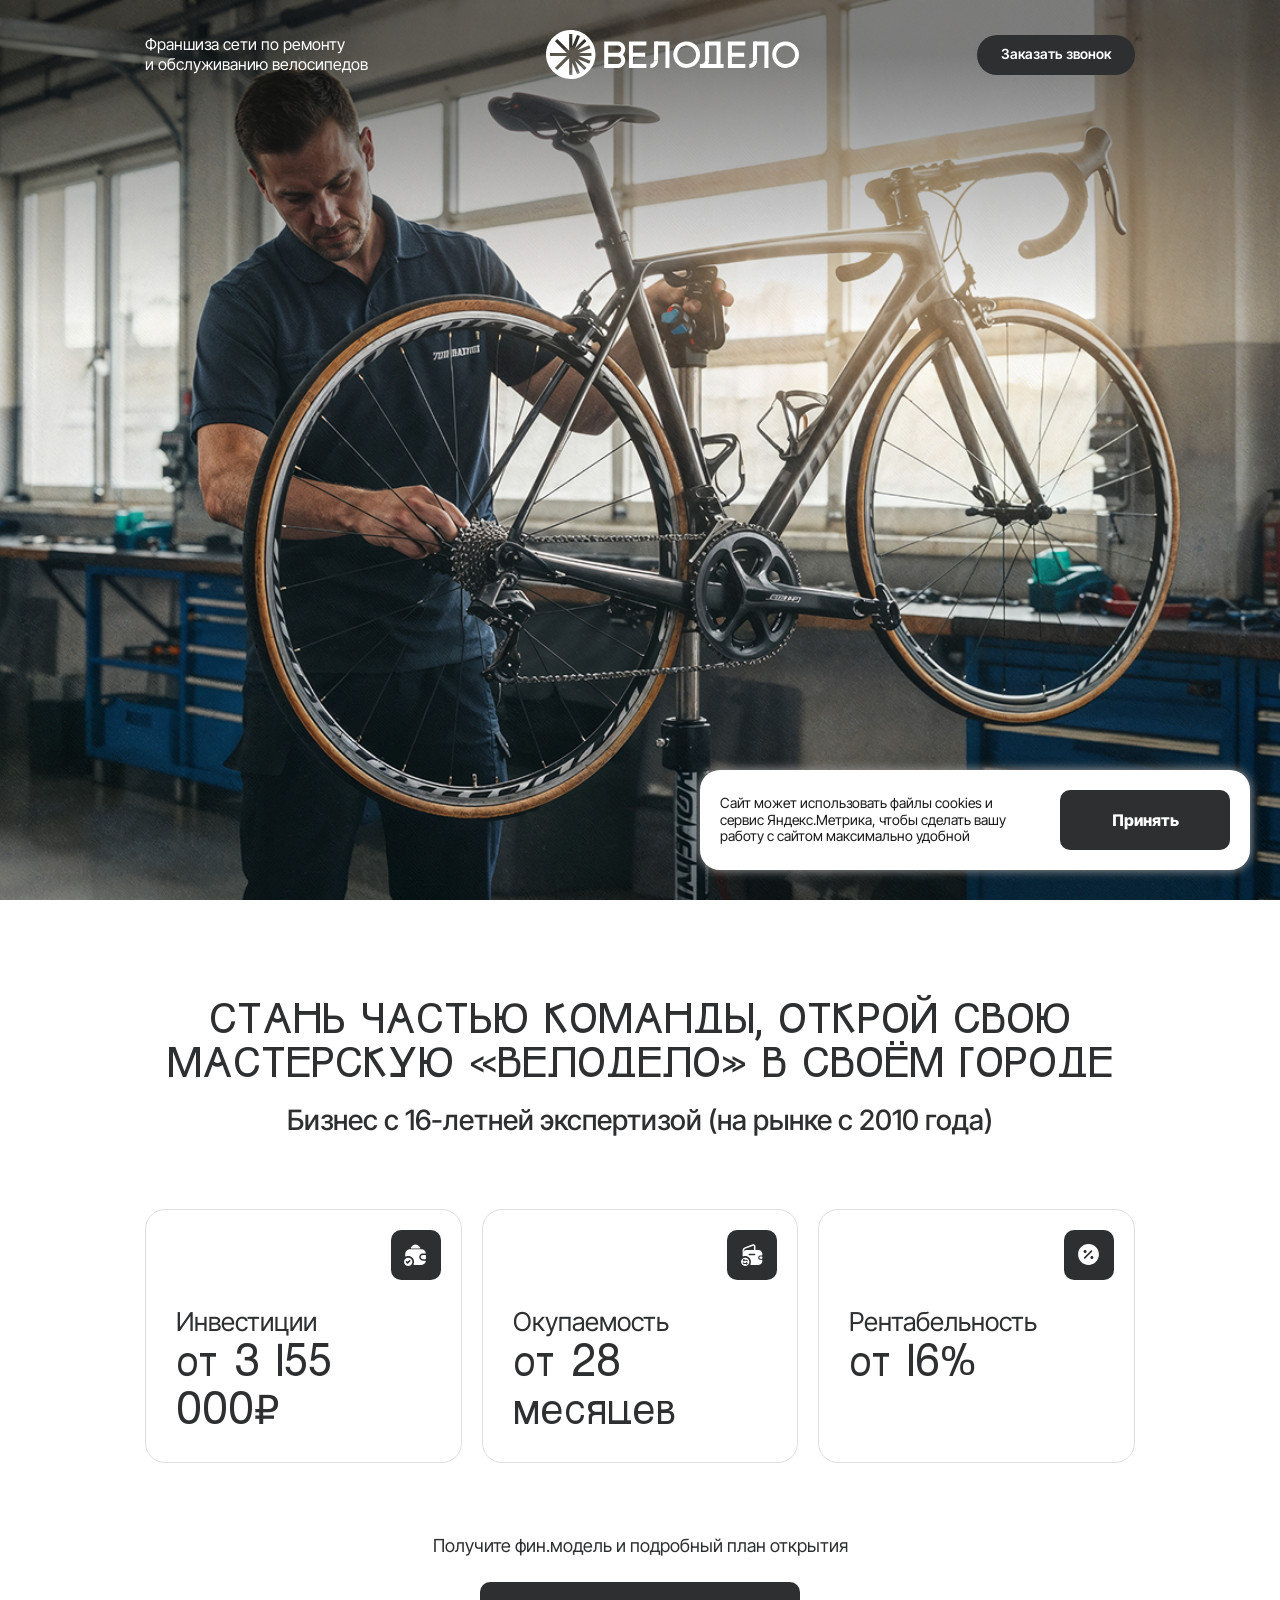
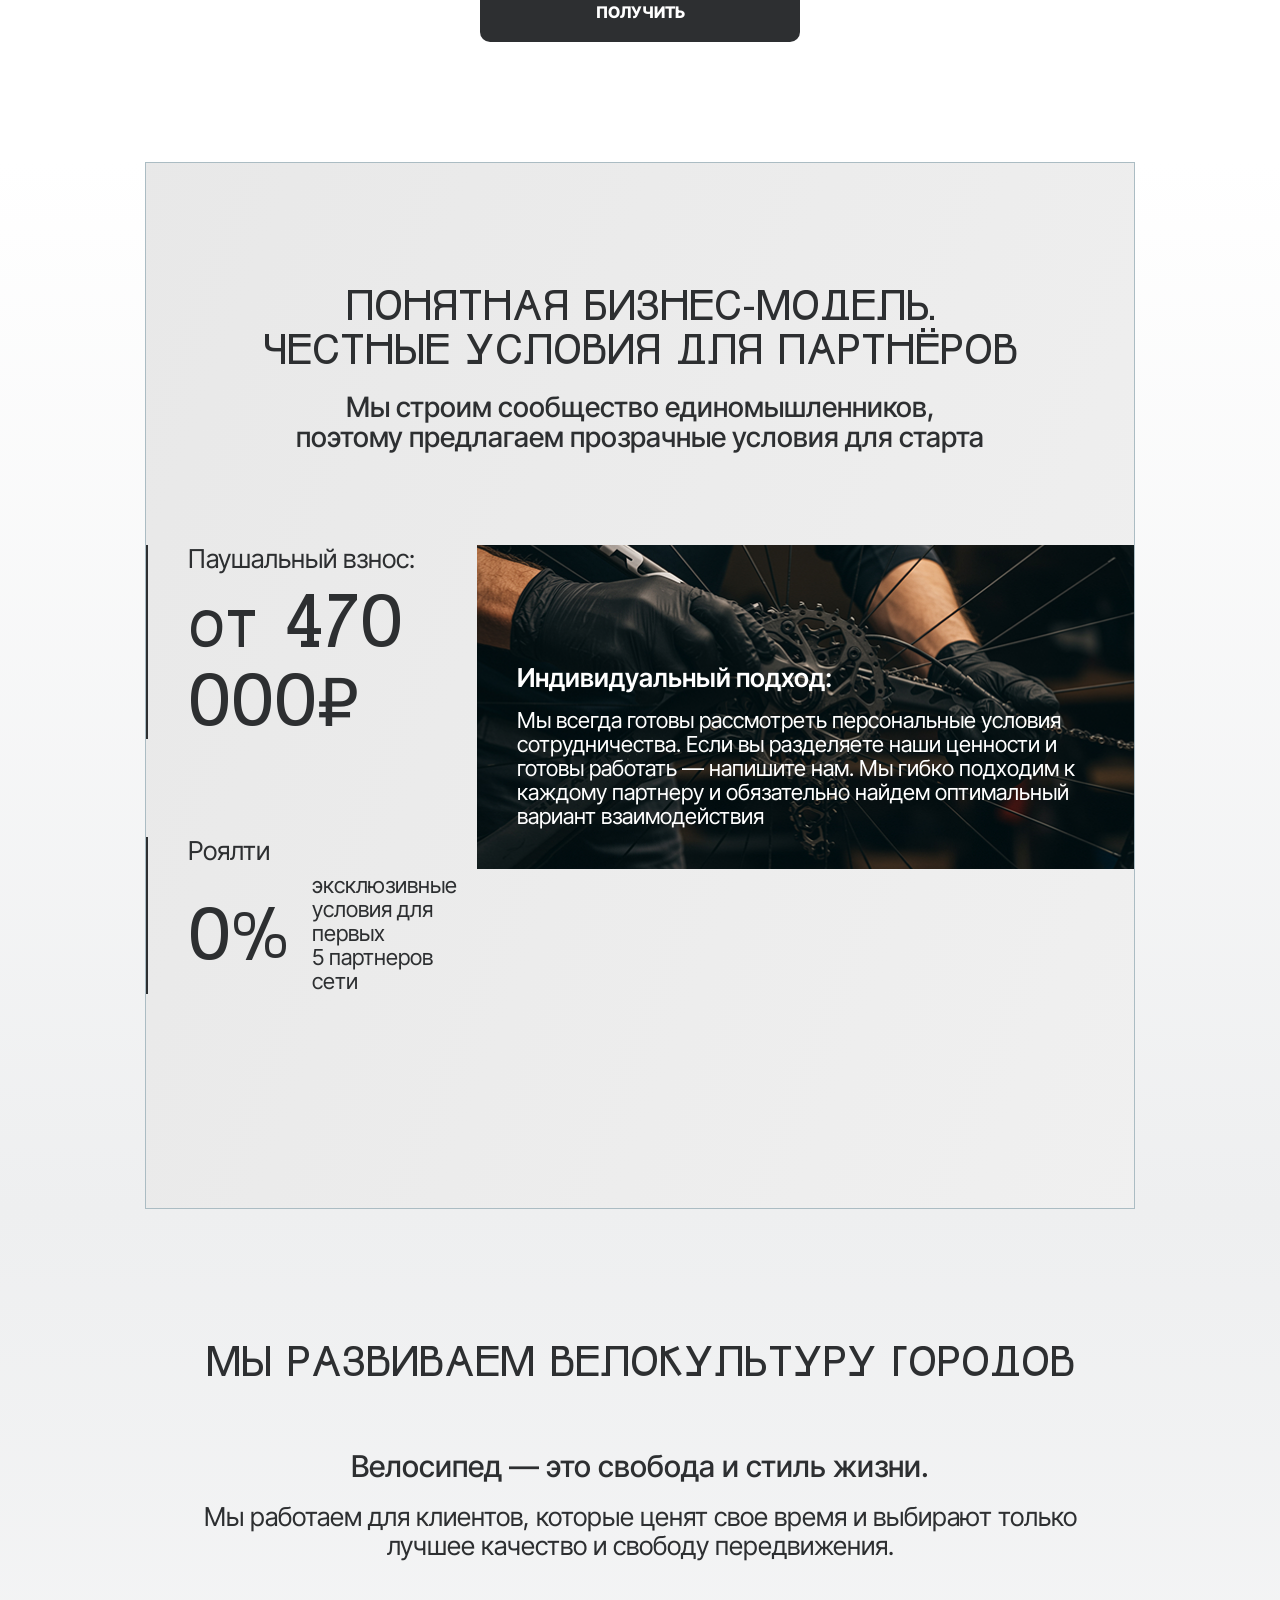
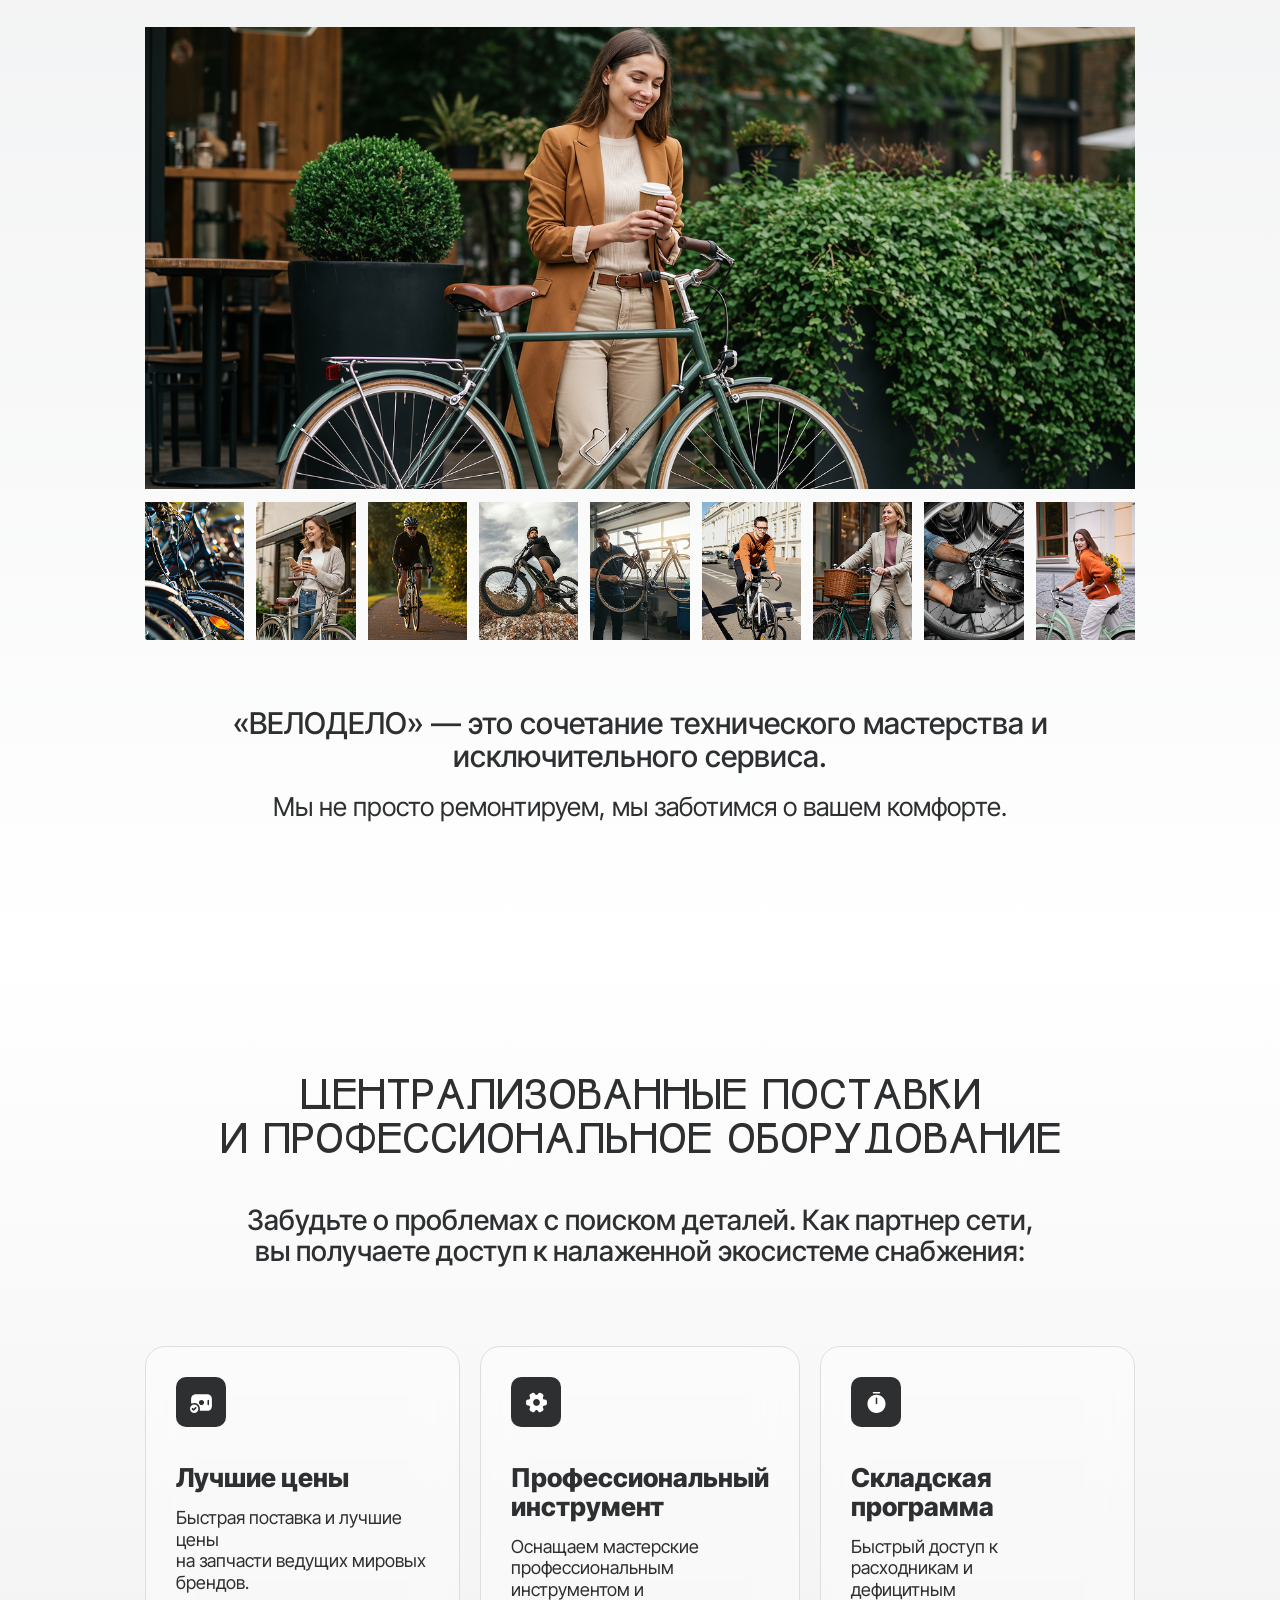
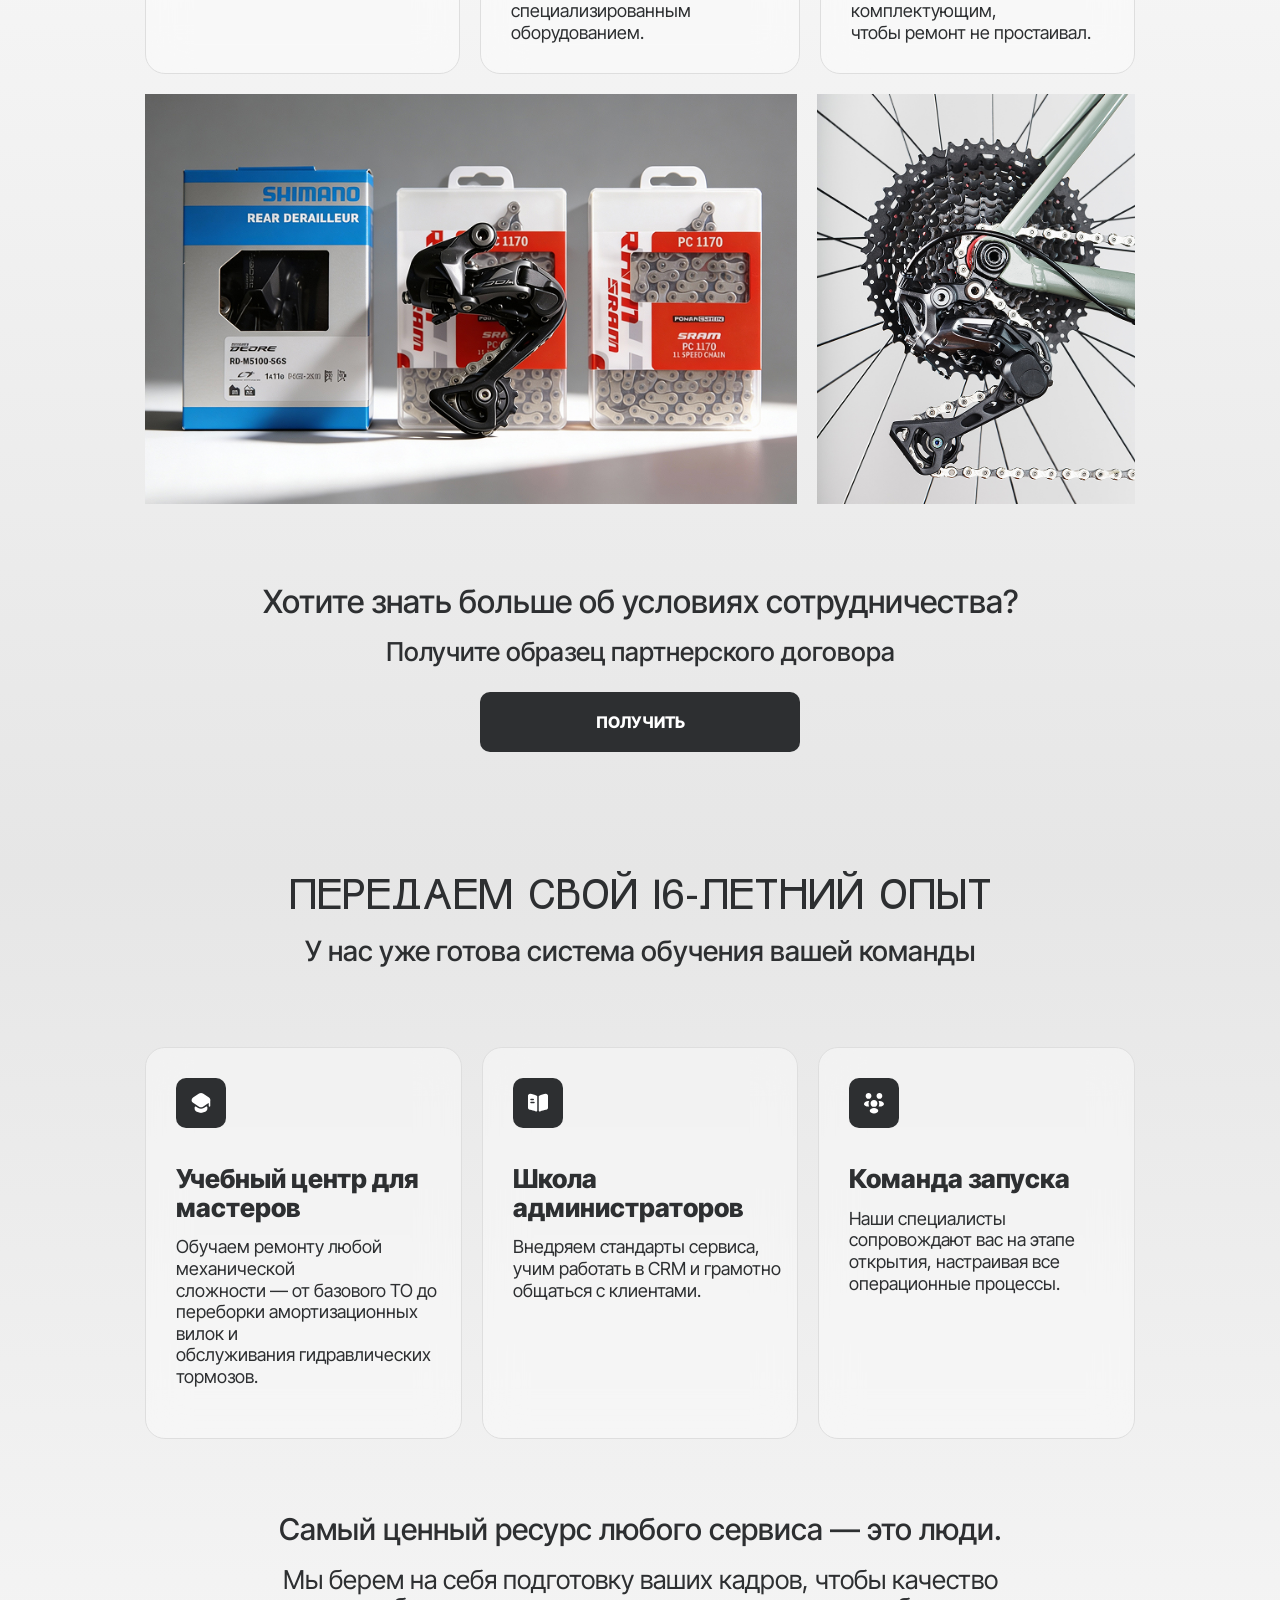
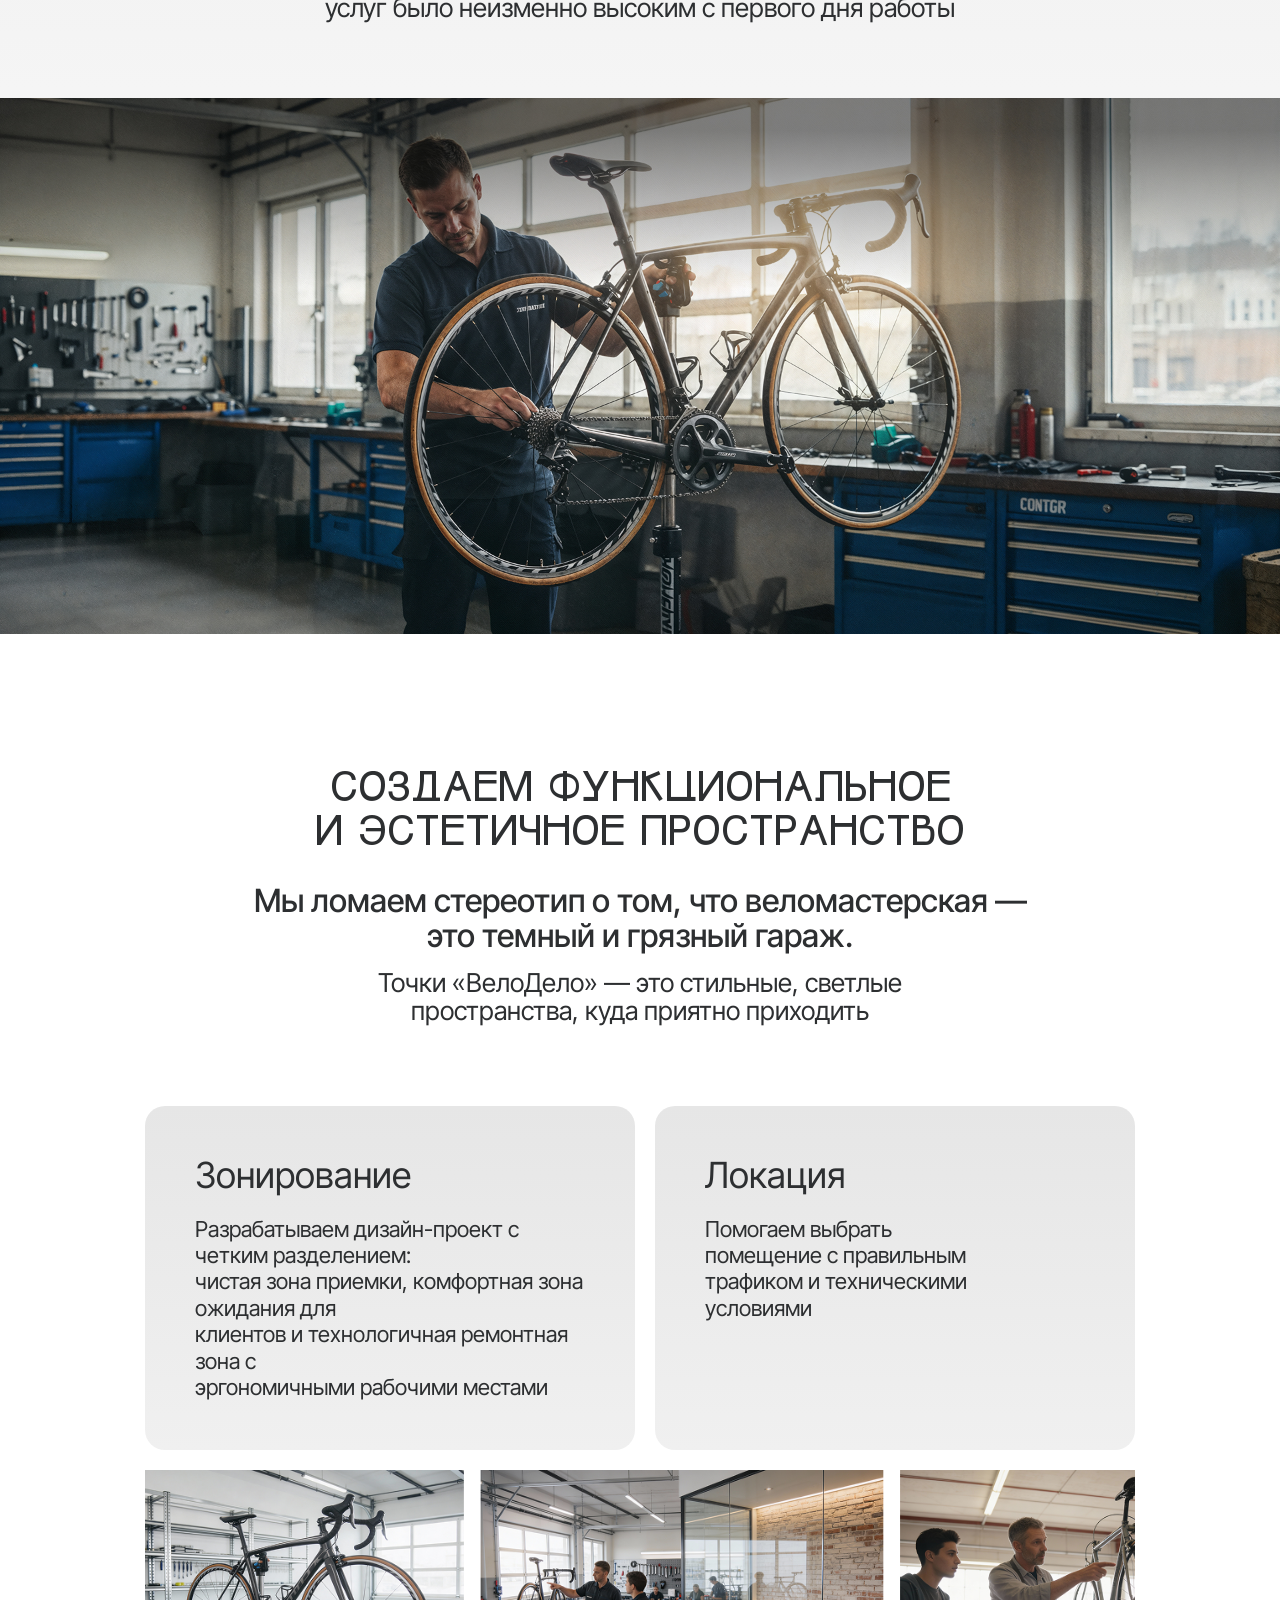
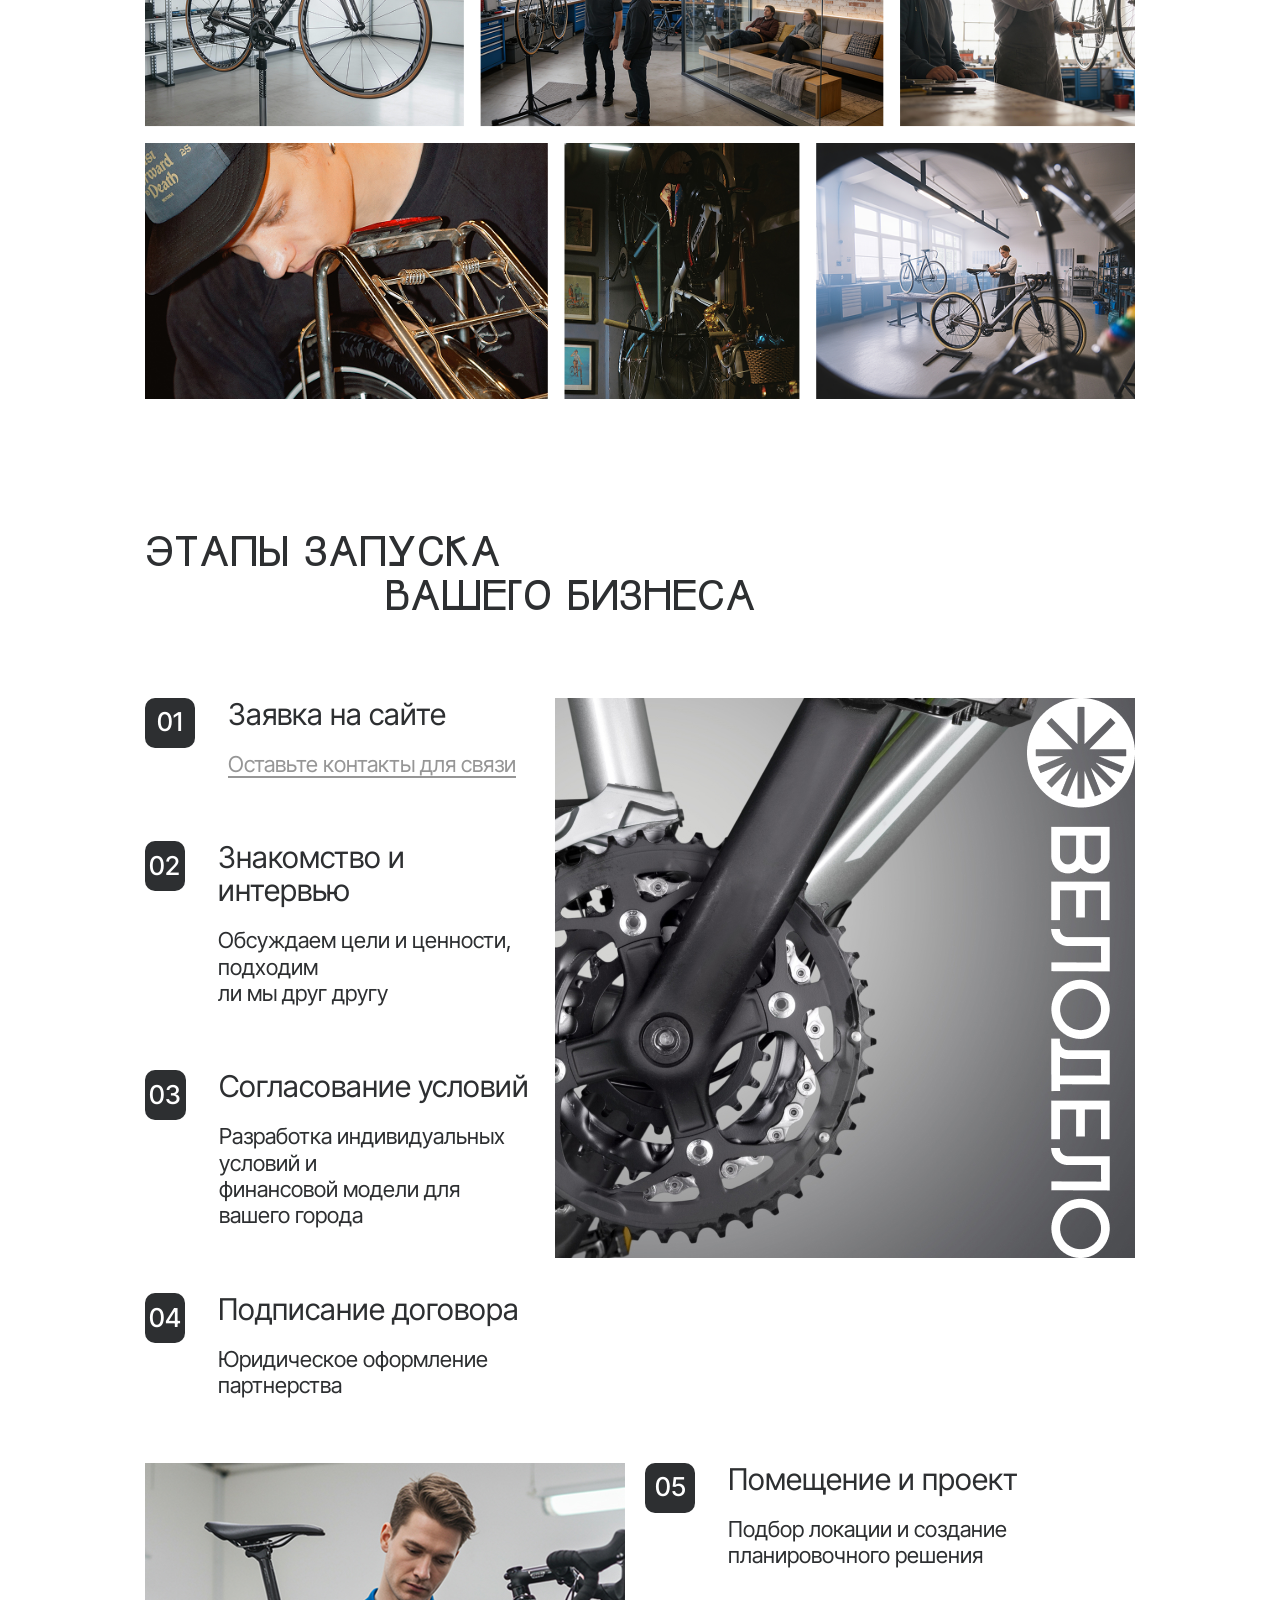
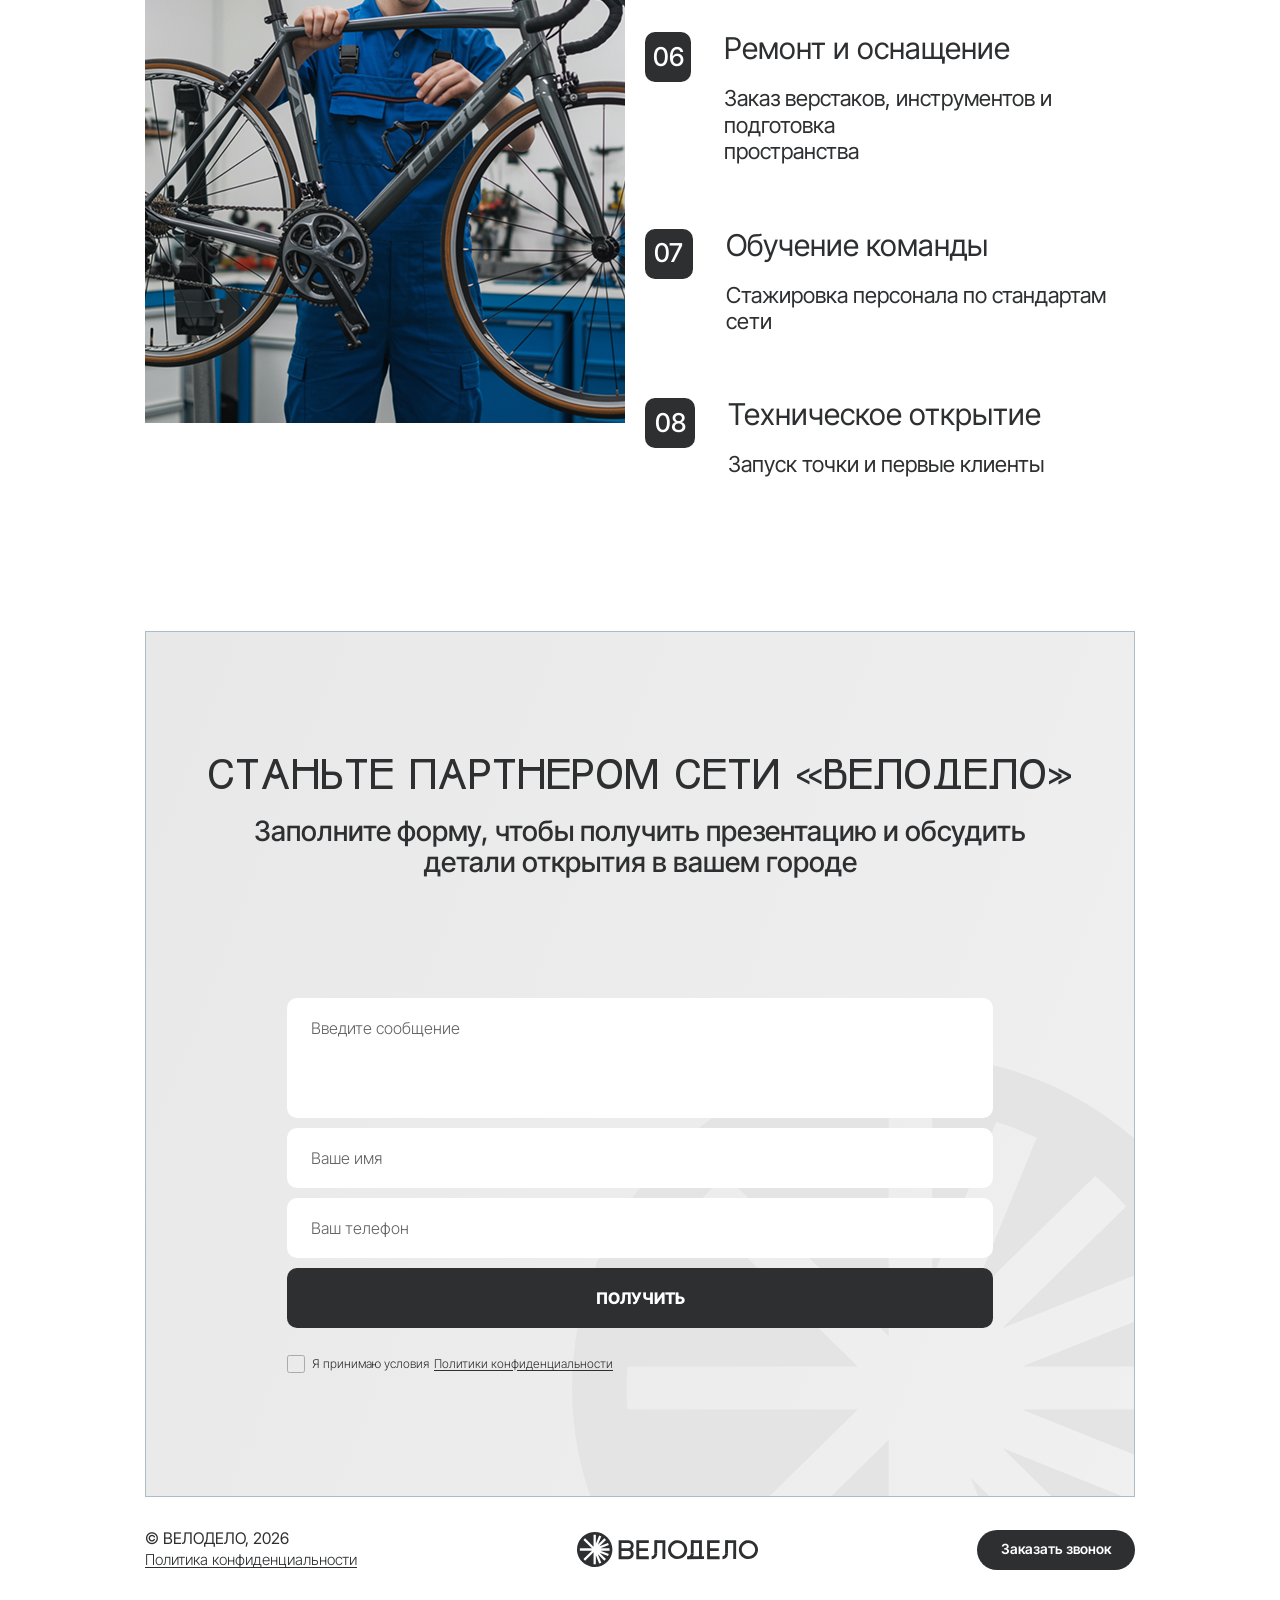
==== commit 7c97f3d1: "add styles" ====
--- a/index.html
+++ b/index.html
@@ -23,10 +23,8 @@
     </header>
     <div class="overflow-wrap"> 
       <div class="overflow-inner"> 
-        <section class="offer"> 
-          <div class="section-overflow">  
-            <div class="offer-banner"> <img src="img/offer/bg.jpg" alt="image" loading="lazy"/></div>
-          </div>
+        <section class="offer">  
+          <div class="offer-banner"> <img src="img/offer/bg.jpg" alt="image" loading="lazy"/></div>
         </section>
         <section class="second"> 
           <div class="section-overflow">  
@@ -66,7 +64,7 @@
                     <div class="second-item__text"> Рентабельность <span>от 16%</span></div>
                   </li>
                 </ul>
-                <div class="second-subtitle">Получите фин.модель и подробный план открытия </div><a class="header-call" href="#" data-fancybox="" data-src="#modal" title="Получите фин.модель и подробный план открытия" data-bttitle="ПОЛУЧИТЬ">ПОЛУЧИТЬ</a>
+                <div class="second-subtitle">Получите фин.модель и подробный план открытия </div><a class="btn" href="#" data-fancybox="" data-src="#modal" title="Получите фин.модель и подробный план открытия" data-bttitle="ПОЛУЧИТЬ">ПОЛУЧИТЬ</a>
               </div>
             </div>
           </div>
@@ -90,51 +88,14 @@
                       <div class="third-item__subtitle">  Роялти</div>
                       <div class="third-item__row"> 
                         <div class="third-item__title">0%</div>
-                        <div class="third-item__text">эксклюзивные условия для первых 5 партнеров сети</div>
+                        <div class="third-item__text">эксклюзивные<br>  условия для первых<br>  5 партнеров сети</div>
                       </div>
                     </li>
                   </ul>
                   <div class="third-box"> 
                     <div class="third-box__title">Индивидуальный подход:</div>
-                    <div class="third-box__text">Мы всегда готовы рассмотреть персональные условия<br> сотрудничества. Если вы разделяете наши ценности и <br>готовы работать — напишите нам. Мы гибко подходим к<br> каждому партнеру и обязательно найдем оптимальный<br> вариант взаимодействия</div>
+                    <div class="third-box__text">Мы всегда готовы рассмотреть персональные условия<br> сотрудничества. Если вы разделяете наши ценности и <br>готовы работать — напишите нам. Мы гибко подходим к<br> каждому партнеру и обязательно найдем оптимальный<br> вариант взаимодействия </div>
                   </div>
-                </div>
-                <div class="form-inner">
-                  <form class="form-section-inner sectionForm" action="#">
-                    <div class="form-section-wrap"> 
-                      <div class="form-section-row"> 
-                        <input type="text" autocomplete="off" name="name" placeholder="Ваше имя"/>
-                      </div>
-                      <div class="form-section-row tell"> 
-                        <input class="phone" type="tel" data-inputmask="'mask': '+7 (999) 999 9999'" autocomplete="off" name="phone" placeholder="Ваш телефон"/>
-                      </div>
-                      <input type="text" name="section-name-text" value="Получите подробную  презентацию франшизы в 1 клик" hidden="hidden"/>
-                      <input type="text" name="section-btn-text" value="Получить" hidden="hidden"/>
-                      <input type="text" name="section-name" value="Открытая" hidden="hidden"/>
-                      <input id="antispam" name="names" type="hidden" value=""/>
-                      <input class="honeypot" type="text" name="honeyfield" style="display:none"/>
-                      <button class="btn form-section-btn" type="submit">Получить</button>
-                    </div>
-                    <div class="form-info__bottom">Согласитесь с политикой конфиденциальности</div>
-                    <div class="form-bottom"> 
-                      <input type="checkbox" id="police3"/>
-                      <label for="police3"> <span class="form-allert">Я принимаю условия </span></label><a class="politica" href="#" data-fancybox="" data-src="#modal-politika">Политики конфиденциальности</a>
-                    </div>
-                    <div class="preload__box">
-                      <div class="flex align-item">
-                        <div id="floatingCirclesG">
-                          <div class="f_circleG" id="frotateG_01"></div>
-                          <div class="f_circleG" id="frotateG_02"></div>
-                          <div class="f_circleG" id="frotateG_03"></div>
-                          <div class="f_circleG" id="frotateG_04"></div>
-                          <div class="f_circleG" id="frotateG_05"></div>
-                          <div class="f_circleG" id="frotateG_06"></div>
-                          <div class="f_circleG" id="frotateG_07"></div>
-                          <div class="f_circleG" id="frotateG_08"></div>
-                        </div>
-                      </div>
-                    </div>
-                  </form>
                 </div>
               </div>
             </div>
@@ -142,7 +103,7 @@
         </section>
         <section class="four"> 
           <div class="section-overflow">  
-            <div class="container">
+            <div class="container container-bigger">
               <div class="section-inner"> 
                 <h2 class="section-title">Мы развиваем велокультуру городов</h2>
                 <div class="subtitle">Велосипед — это свобода и стиль жизни.</div>
@@ -207,7 +168,7 @@
                   <div class="five-img"> <img src="img/five/2.jpg" alt="image" loading="lazy"/></div>
                 </div>
                 <div class="five-bottom__subtitle">Хотите знать больше об условиях сотрудничества?</div>
-                <div class="five-bottom__info">Получите образец партнерского договора</div><a class="header-call" href="#" data-fancybox="" data-src="#modal" title="Получите образец партнерского договора" data-bttitle="ПОЛУЧИТЬ">ПОЛУЧИТЬ</a>
+                <div class="five-bottom__info">Получите образец партнерского договора</div><a class="btn" href="#" data-fancybox="" data-src="#modal" title="Получите образец партнерского договора" data-bttitle="ПОЛУЧИТЬ">ПОЛУЧИТЬ</a>
               </div>
             </div>
           </div>
@@ -258,6 +219,7 @@
                 <div class="five-bottom__info">Мы берем на себя подготовку ваших кадров, чтобы качество <br>услуг было неизменно высоким с первого дня работы</div>
               </div>
             </div>
+            <div class="five-img"> <img src="img/offer/bg.jpg" alt="image" loading="lazy"/></div>
           </div>
         </section>
         <section class="seven"> 
@@ -359,9 +321,12 @@
           </div>
         </section>
         <section class="last"> 
-          <div class="section-overflow">  
-            <div class="container">
-              <div class="section-inner"> 
+          <div class="section-overflow">   
+            <div class="container container-bigger">
+              <div class="section-inner">
+                 <svg class="last-icon" xmlns="http://www.w3.org/2000/svg" width="562" height="441" viewBox="0 0 562 441" fill="none">
+<path d="M338.5 0C271.551 0 206.106 19.5301 150.44 56.1206C94.7736 92.7111 51.3872 144.719 25.7669 205.566C0.146667 266.414 -6.55676 333.369 6.50433 397.965C19.5654 462.561 51.8044 521.896 99.1445 568.466C146.485 615.037 206.799 646.752 272.462 659.601C338.125 672.45 406.186 665.856 468.038 640.652C529.891 615.448 582.758 572.766 619.952 518.005C657.147 463.243 677 398.861 677 333C676.892 244.716 641.194 160.078 577.736 97.6512C514.278 35.2247 428.243 0.106602 338.5 0ZM608.754 418.237C604.302 431.89 598.771 445.179 592.211 457.982L430.359 393.074L553.884 514.619C544.393 525.501 534.071 535.655 523.01 544.992L398.748 422.749L464.509 583.153C451.459 589.546 437.924 594.933 424.026 599.266L360.339 443.696V611.484C353.059 612.022 345.78 612.29 338.5 612.29C331.22 612.29 323.941 612.022 316.661 611.484V384.857L153.881 544.992C142.813 535.661 132.491 525.507 123.007 514.619L285.787 354.484H55.4159C54.8699 347.322 54.5969 340.161 54.5969 333C54.5969 325.839 54.8699 318.677 55.4159 311.516H285.787L123.007 151.381C132.498 140.499 142.82 130.345 153.881 121.008L316.661 281.143V54.5422C323.941 53.9872 331.22 53.7097 338.5 53.7097C345.78 53.7097 353.059 53.9872 360.339 54.5422V222.439L424.272 66.6805C438.172 71.0057 451.708 76.393 464.755 82.7934L398.939 243.144L523.119 121.008C534.174 130.352 544.495 140.506 553.993 151.381L430.223 273.14L592.375 208.286C598.868 221.118 604.344 234.424 608.754 248.085L450.26 311.516H621.557C622.121 318.677 622.403 325.839 622.403 333C622.403 340.161 622.121 347.322 621.557 354.484H449.932L608.754 418.237Z" fill="#E4E4E4"/>
+</svg>
                 <h2 class="section-title">Станьте партнером сети «ВЕЛОДЕЛО»</h2>
                 <div class="subtitle">Заполните форму, чтобы получить презентацию и обсудить <br> детали открытия в вашем городе</div>
                 <div class="form-inner">
@@ -409,7 +374,10 @@
         <footer class="footer widjet">            
           <div class="container">      
             <div class="header-inner">
-              <div class="logo">  <img src="img/header/logo.svg" alt=""/></div><a class="politica" href="#" data-fancybox="" data-src="#modal-politika">Политика конфиденциальности</a><a class="header-call" href="#" data-fancybox="" data-src="#modal1">Заказать звонок </a>
+              <div class="footer-left"> 
+                <div class="footer-text">© ВЕЛОДЕЛО, <span>2026</span></div><a class="politica" href="#" data-fancybox="" data-src="#modal-politika">Политика конфиденциальности</a>
+              </div>
+              <div class="logo">  <img src="img/footer/logo.svg" alt="логотип велодело"/></div><a class="header-call" href="#" data-fancybox="" data-src="#modal" title="Введите данные, мы перезвоним Вам в рабочее время" data-bttitle="Отправить">Заказать звонок  </a>
             </div>
           </div>
         </footer><button id="scrollTopBtn" title="Наверх"><svg viewBox="0 0 24 24" width="24" height="24" fill="none" xmlns="http://www.w3.org/2000/svg"> <path d="M12 4L12 20M12 4L6 10M12 4L18 10" stroke="white" stroke-width="2.5" stroke-linecap="round" stroke-linejoin="round"/> </svg></button>
--- a/css/style.css
+++ b/css/style.css
@@ -1 +1 @@
-@font-face{font-family:"Inter";src:url("../fonts/InterTight-Thin.woff2") format("woff2");src:url("../fonts/InterTight-Thin.woff") format("woff");font-weight:200;font-style:normal;font-display:swap}@font-face{font-family:"Inter";src:url("../fonts/InterTight-ExtraLight.woff2") format("woff2");src:url("../fonts/InterTight-ExtraLight.woff") format("woff");font-weight:250;font-style:normal;font-display:swap}@font-face{font-family:"Inter";src:url("../fonts/InterTight-Light.woff2") format("woff2");src:url("../fonts/InterTight-Light.woff") format("woff");font-weight:300;font-style:normal;font-display:swap}@font-face{font-family:"InterTight";src:url("../fonts/InterTight-LightItalic.woff2") format("woff2");src:url("../fonts/InterTight-LightItalic.woff") format("woff");font-weight:300;font-style:italic;font-display:swap}@font-face{font-family:"Inter";src:url("../fonts/InterTight-Regular.woff2") format("woff2");src:url("../fonts/InterTight-Regular.woff") format("woff");font-weight:400;font-style:normal;font-display:swap}@font-face{font-family:"Inter";src:url("../fonts/InterTight-Medium.woff2") format("woff2");src:url("../fonts/InterTight-Medium.woff") format("woff");font-weight:500;font-style:normal;font-display:swap}@font-face{font-family:"Inter";src:url("../fonts/InterTight-SemiBold.woff2") format("woff2");src:url("../fonts/InterTight-SemiBold.woff") format("woff");font-weight:600;font-style:normal;font-display:swap}@font-face{font-family:"Inter";src:url("../fonts/InterTight-Bold.woff2") format("woff2");src:url("../fonts/InterTight-Bold.woff") format("woff");font-weight:700;font-style:normal;font-display:swap}@font-face{font-family:"Inter";src:url("../fonts/InterTight-ExtraBold.woff2") format("woff2");src:url("../fonts/InterTight-ExtraBold.woff") format("woff");font-weight:700;font-style:normal;font-display:swap}@font-face{font-family:"FairwallSans";src:url("../fonts/FairwallSans-Regular.woff2") format("woff2");src:url("../fonts/FairwallSans-Regular.woff") format("woff");font-weight:400;font-style:normal;font-display:swap}html{-webkit-box-sizing:border-box;box-sizing:border-box;height:100%}*,*::after,*::before{-webkit-box-sizing:inherit;box-sizing:inherit}body{color:var(--1, #2d2f31);font-family:"Inter",sans-serif;font-size:18px;font-style:normal;font-weight:400;line-height:120%;position:relative;margin:0;padding:0;height:100%;display:-webkit-box;display:-ms-flexbox;display:flex;-webkit-box-orient:vertical;-webkit-box-direction:normal;-ms-flex-direction:column;flex-direction:column}@media all and (max-width: 650px){body{font-size:16px}}.main{-webkit-box-flex:1;-ms-flex:1 1 auto;flex:1 1 auto;display:-webkit-box;display:-ms-flexbox;display:flex;-webkit-box-orient:vertical;-webkit-box-direction:normal;-ms-flex-direction:column;flex-direction:column;position:relative;z-index:1}p{margin:0;cursor:default}@media all and (max-width: 650px){p{font-size:16px !important;line-height:1.1em}}button{cursor:pointer}span,div{cursor:default}@media all and (max-width: 650px){span,div{font-size:16px !important;line-height:1.1em;line-height:20px !important}}ul,li{margin:0}a{text-decoration:none;color:inherit}h1,h2,h3,h4,h5,h6{margin:0;line-height:1em}button{cursor:pointer}img{width:100%;height:100%;display:block;-o-object-fit:cover;object-fit:cover}.container{max-width:1210px;width:100%;-webkit-box-flex:1;-ms-flex:1 1 auto;flex:1 1 auto;padding:0 15px;margin:0 auto}@media all and (max-width: 1300px){.container{max-width:1020px}}@media all and (max-width: 1050px){.container{max-width:960px}}@media all and (max-width: 992px){.container{max-width:768px}}@media all and (max-width: 768px){.container{max-width:640px}}@media all and (max-width: 650px){.container{max-width:360px;padding:0 5px}}@media(max-width: 320px){.container{padding:0 15px}}@media all and (max-width: 650px){.block{display:block}}.tac{text-align:center}.section-title{color:var(--1, #2d2f31);text-align:center;font-family:"FairwallSans",sans-serif;font-size:44px;font-style:normal;font-weight:300;line-height:120%;text-transform:uppercase;font-size:calc(30px + 14*(100vw - 640px)/1280)}@media screen and (min-width: 1920px){.section-title{font-size:44px}}@media all and (max-width: 650px){.section-title{font-size:24px !important;margin-bottom:20px !important;line-height:130% !important;margin-top:0;text-align:center}}@media all and (max-width: 650px){.section-title span{font-size:24px !important;line-height:130% !important}}@-webkit-keyframes slideme{0%{left:-30px;margin-left:0}30%,to{left:110%;margin-left:80px}}@keyframes slideme{0%{left:-30px;margin-left:0}30%,to{left:110%;margin-left:80px}}.btn{-ms-flex-negative:0;flex-shrink:0;position:relative;display:-webkit-box;display:-ms-flexbox;display:flex;-webkit-box-align:center;-ms-flex-align:center;align-items:center;border:none;-webkit-transition:background-image .3s;-o-transition:background-image .3s;transition:background-image .3s;-webkit-transition:all .3s;-o-transition:all .3s;transition:all .3s;overflow:hidden;z-index:2;-webkit-box-pack:center;-ms-flex-pack:center;justify-content:center;cursor:pointer;color:#fff;text-align:center;font-family:"Inter",sans-serif;font-size:16px;font-style:normal;font-weight:800;line-height:normal;width:320px;height:60px;border-radius:10px;background:var(--1, #2d2f31)}.btn img{width:13px;height:15px}.btn::after{content:"";margin-left:60px;width:15px;height:300px;background:-webkit-gradient(linear, left bottom, left top, from(#fff), to(rgba(255, 255, 255, 0.01)));background:-o-linear-gradient(bottom, #fff, rgba(255, 255, 255, 0.01));background:linear-gradient(0deg, #fff, rgba(255, 255, 255, 0.01));-webkit-animation-delay:.05s;animation-delay:.01s;position:absolute;left:-90px;top:-150px;-webkit-animation-timing-function:ease-in-out;animation-timing-function:ease-in-out;-webkit-transition:all .3s;-o-transition:all .3s;transition:all .3s;-webkit-animation-name:slideme;animation-name:slideme;-webkit-animation-duration:4s;animation-duration:4s;-webkit-animation-iteration-count:infinite;animation-iteration-count:infinite;-webkit-transform:rotate(45deg);-ms-transform:rotate(45deg);transform:rotate(45deg);z-index:0}@media all and (max-width: 650px){.btn{width:100% !important;height:50px !important;font-size:14px !important}}.btn:hover{background:#525252}.btn:active{background:#0c0c0c}input{outline:none}label.error{display:none !important}input.error{display:block;color:red !important}input.error::-webkit-input-placeholder{color:red !important}input.error::-moz-placeholder{color:red !important}input.error:-ms-input-placeholder{color:red !important}input.error::-ms-input-placeholder{color:red !important}input.error::placeholder{color:red !important}.form-transition input.error{background:#fff}.d-flex{display:-webkit-box;display:-ms-flexbox;display:flex;-webkit-box-pack:justify;-ms-flex-pack:justify;justify-content:space-between}.top-anim{opacity:0;-webkit-transform:translateY(-30px);-ms-transform:translateY(-30px);transform:translateY(-30px);-webkit-transition:opacity 1.5s,-webkit-transform 2s;transition:opacity 1.5s,-webkit-transform 2s;-o-transition:opacity 1.5s,transform 2s;transition:opacity 1.5s,transform 2s;transition:opacity 1.5s,transform 2s,-webkit-transform 2s}.top-anim._active{opacity:1;-webkit-transform:translateY(0px);-ms-transform:translateY(0px);transform:translateY(0px)}.down-anim{opacity:0;-webkit-transform:translateY(50px);-ms-transform:translateY(50px);transform:translateY(50px);-webkit-transition:opacity 1.5s,-webkit-transform 2s;transition:opacity 1.5s,-webkit-transform 2s;-o-transition:opacity 1.5s,transform 2s;transition:opacity 1.5s,transform 2s;transition:opacity 1.5s,transform 2s,-webkit-transform 2s}.down-anim._active{opacity:1;-webkit-transform:translateY(0px);-ms-transform:translateY(0px);transform:translateY(0px)}.left-anim{opacity:0;-webkit-transform:translateX(-30px);-ms-transform:translateX(-30px);transform:translateX(-30px);-webkit-transition:opacity 1.5s,-webkit-transform 2s;transition:opacity 1.5s,-webkit-transform 2s;-o-transition:opacity 1.5s,transform 2s;transition:opacity 1.5s,transform 2s;transition:opacity 1.5s,transform 2s,-webkit-transform 2s}.left-anim._active{opacity:1;-webkit-transform:translateY(0px);-ms-transform:translateY(0px);transform:translateY(0px)}.right-anim{opacity:0;-webkit-transform:translateX(30px);-ms-transform:translateX(30px);transform:translateX(30px);-webkit-transition:opacity 1.5s,-webkit-transform 2s;transition:opacity 1.5s,-webkit-transform 2s;-o-transition:opacity 1.5s,transform 2s;transition:opacity 1.5s,transform 2s;transition:opacity 1.5s,transform 2s,-webkit-transform 2s}.right-anim._active{opacity:1;-webkit-transform:translateY(0px);-ms-transform:translateY(0px);transform:translateY(0px)}@media all and (max-width: 650px){section .container{overflow:visible}}.slick-dots li button:before{opacity:0}.slick-dots li.slick-active button:before{opacity:0}.noLink{pointer-events:none}.slick-prev:before,.slick-next:before{line-height:1px;font-family:inherit}@media all and (max-width: 650px){.mob-row{display:block}}.slick-dots li button::before{font-size:0 !important;opacity:0 !important}.slick-dots .slick-dots button:hover{font-size:0 !important}.slick-dots .slick-active button{background:#ff005b}.form-section-bottom-text{text-align:center}@media all and (max-width: 650px){.form-section-bottom-text{text-align:center !important}}@media all and (max-width: 650px){.form-inputs{width:100%}}.form-inner{position:relative;z-index:4;width:auto;margin:0}@media all and (max-width: 650px){.form-inner{width:100%}}.form-section-wrap{max-width:620px;width:100%;display:-webkit-box;display:-ms-flexbox;display:flex;-webkit-box-align:center;-ms-flex-align:center;align-items:center;-ms-flex-wrap:wrap;flex-wrap:wrap;position:relative;z-index:2;margin:0;gap:10px;text-align:center;margin:0 auto}@media all and (max-width: 768px){.form-section-wrap{max-width:400px;-webkit-box-orient:vertical;-webkit-box-direction:normal;-ms-flex-direction:column;flex-direction:column}}@media all and (max-width: 650px){.form-section-wrap{gap:8px !important;-webkit-box-orient:vertical;-webkit-box-direction:normal;-ms-flex-direction:column;flex-direction:column;width:100%;gap:8px !important;padding:0}}@media all and (max-width: 768px){.form-section-wrap .btn{width:100% !important}}.form-section-row{position:relative;overflow:hidden;width:100%;height:60px;border-radius:10px;background:#fff}@media all and (max-width: 768px){.form-section-row{width:100% !important}}@media all and (max-width: 650px){.form-section-row{height:50px !important;width:100%}}.form-section-row:focus{background:#fff}.form-section-row input{width:100%;height:100%;border:none;line-height:100%;background:rgba(0,0,0,0);color:#000;font-family:"Inter",sans-serif;font-size:16px;font-style:normal;font-weight:300;line-height:normal;padding-left:24px}@media all and (max-width: 650px){.form-section-row input{font-size:16px}}.form-section-row input::-webkit-input-placeholder{color:#616161;font-family:"Inter",sans-serif;font-size:16px;font-style:normal;font-weight:300;line-height:normal}.form-section-row input::-moz-placeholder{color:#616161;font-family:"Inter",sans-serif;font-size:16px;font-style:normal;font-weight:300;line-height:normal}.form-section-row input:-ms-input-placeholder{color:#616161;font-family:"Inter",sans-serif;font-size:16px;font-style:normal;font-weight:300;line-height:normal}.form-section-row input::-ms-input-placeholder{color:#616161;font-family:"Inter",sans-serif;font-size:16px;font-style:normal;font-weight:300;line-height:normal}.form-section-row input::placeholder{color:#616161;font-family:"Inter",sans-serif;font-size:16px;font-style:normal;font-weight:300;line-height:normal}@media all and (max-width: 650px){.form-section-row input::-webkit-input-placeholder{font-size:16px}.form-section-row input::-moz-placeholder{font-size:16px}.form-section-row input:-ms-input-placeholder{font-size:16px}.form-section-row input::-ms-input-placeholder{font-size:16px}.form-section-row input::placeholder{font-size:16px}}.form-bottom{color:var(--1, #2d2f31);font-size:12px;font-style:normal;font-weight:300;line-height:116%;margin-top:24px}@media all and (max-width: 650px){.form-bottom{text-align:center;font-size:12px !important;line-height:100% !important;margin-top:15px;text-align:center !important}}.form-bottom a{-webkit-text-decoration-line:underline;text-decoration-line:underline;-webkit-text-decoration-style:solid;text-decoration-style:solid;-webkit-text-decoration-skip:ink;text-decoration-skip-ink:auto;text-decoration-thickness:auto;text-underline-offset:auto;text-underline-position:from-font}@media all and (max-width: 650px){.form-bottom a{font-size:12px !important;line-height:100% !important;display:block;margin-top:8px}}.form-bottom a:hover{text-decoration:underline}.overflow-inner{overflow:hidden}.slick-dots{z-index:1;display:-webkit-box;display:-ms-flexbox;display:flex;-webkit-box-align:center;-ms-flex-align:center;align-items:center;-webkit-box-pack:center;-ms-flex-pack:center;justify-content:center;text-align:start;bottom:-56px}@media all and (max-width: 768px){.slick-dots{text-align:center}}@media all and (max-width: 650px){.slick-dots{bottom:-30px}}.slick-dots li{width:10px;height:10px;overflow:hidden;border-radius:50%;margin:0 5px}.slick-dots li button{background:gray;width:100%;height:100%;padding:0}.slick-dots li button:before{display:none}.slick-dots li.slick-active{height:10px}.slick-dots li.slick-active button{background:#2d2f31;height:100%}.form-section-row.tell.validate{display:block;border:1px solid red}.form-section-row.tell.validate input{color:red !important}.form-section-row.tell.validate input::-webkit-input-placeholder{color:red !important}.form-section-row.tell.validate input::-moz-placeholder{color:red !important}.form-section-row.tell.validate input:-ms-input-placeholder{color:red !important}.form-section-row.tell.validate input::-ms-input-placeholder{color:red !important}.form-section-row.tell.validate input::placeholder{color:red !important}.form-info__bottom{display:none;font-size:12px;color:#000;text-align:start;margin-top:10px;color:red}.form-info__bottom.error{display:block}@media all and (max-width: 650px){.form-info__bottom{text-align:center;font-size:12px !important;line-height:100% !important}}.label{position:relative;z-index:2}label{display:inline-block}@media all and (max-width: 650px){label{display:inline-block}}@-webkit-keyframes shadow-pulse{0%{-webkit-box-shadow:0 0 0 0px rgba(255,0,0,.2);box-shadow:0 0 0 0px rgba(255,0,0,.2)}100%{-webkit-box-shadow:0 0 0 10px rgba(255,0,0,0);box-shadow:0 0 0 10px rgba(255,0,0,0)}}@keyframes shadow-pulse{0%{-webkit-box-shadow:0 0 0 0px rgba(255,0,0,.2);box-shadow:0 0 0 0px rgba(255,0,0,.2)}100%{-webkit-box-shadow:0 0 0 10px rgba(255,0,0,0);box-shadow:0 0 0 10px rgba(255,0,0,0)}}.form-allert{position:relative;display:inline-block;z-index:1;pointer-events:none;margin-right:5px;padding:2px 0}@media all and (max-width: 650px){.form-allert{font-size:12px !important;line-height:100% !important;padding:10px 0}}.form-allert::after{content:"";position:absolute;right:-5px;top:50%;-webkit-transform:translateY(-50%);-ms-transform:translateY(-50%);transform:translateY(-50%);background:red;border:1px solid #fff;width:calc(100% + 35px);border-radius:4px;height:120%;z-index:-2;display:none}@media all and (max-width: 650px){.form-allert::after{height:25px}}.form-allert::before{content:"";position:absolute;right:-5px;top:50%;-webkit-transform:translateY(-50%);-ms-transform:translateY(-50%);transform:translateY(-50%);-webkit-animation:shadow-pulse 1s infinite;animation:shadow-pulse 1s infinite;border-radius:5px;width:calc(100% + 35px);height:120%;z-index:-2;display:none}@media all and (max-width: 650px){.form-allert::before{height:30px}}.form-allert.error{color:#fff}.form-allert.error::before{display:block}.form-allert.error::after{display:block}.form-bottom.error [type=checkbox]:not(:checked)+label:before,.form-bottom.error [type=checkbox]:checked+label:before{border:1px solid #fff}label{position:relative;z-index:2}[type=checkbox]:not(:checked),[type=checkbox]:checked{position:absolute;left:0;opacity:.01}[type=checkbox]:not(:checked)+label,[type=checkbox]:checked+label{position:relative;padding-left:25px;line-height:1.7;cursor:pointer}[type=checkbox]:not(:checked)+label:before,[type=checkbox]:checked+label:before{content:"";position:absolute;left:0;top:50%;-webkit-transform:translateY(-50%);-ms-transform:translateY(-50%);transform:translateY(-50%);width:18px;height:18px;border:1px solid #aaa;background:rgba(0,0,0,0);border-radius:.2em;-webkit-transition:all .275s;-o-transition:all .275s;transition:all .275s;z-index:2}[type=checkbox]:checked+label:before{background:#07f}[type=checkbox]:not(:checked)+label:after,[type=checkbox]:checked+label:after{content:"✓";position:absolute;top:50%;-webkit-transform:translateY(-50%);-ms-transform:translateY(-50%);transform:translateY(-50%);left:3px;font-size:14px;color:#fff;line-height:0;-webkit-transition:all .2s;-o-transition:all .2s;transition:all .2s;z-index:2}[type=checkbox]:not(:checked)+label:after{opacity:0;-webkit-transform:scale(0) rotate(45deg);-ms-transform:scale(0) rotate(45deg);transform:scale(0) rotate(45deg)}[type=checkbox]:checked+label:after{opacity:1;-webkit-transform:scale(1) rotate(0);-ms-transform:scale(1) rotate(0);transform:scale(1) rotate(0)}[type=checkbox]:disabled:not(:checked)+label:before,[type=checkbox]:disabled:checked+label:before{-webkit-box-shadow:none;box-shadow:none;border-color:#bbb;background-color:#e9e9e9}[type=checkbox]:disabled:checked+label:after{color:#777}[type=checkbox]:disabled+label{color:#aaa}.subtitle{color:var(--1, #2d2f31);text-align:center;font-size:32px;font-style:normal;font-weight:500;line-height:110%}@media all and (max-width: 1300px){.subtitle{font-size:28px}}@media all and (max-width: 992px){.subtitle{font-size:24px}}@media all and (max-width: 650px){.subtitle{font-size:18px !important;line-height:120% !important}}@media all and (max-width: 650px){.wrap-slider.overflow .slick-list{overflow:visible}}br.mob-br{display:none}@media all and (max-width: 650px){br.mob-br{display:block !important}}.fancybox-close-small:after{content:"×";position:absolute;top:5px;right:5px;width:30px;height:30px;font:22px/30px Arial,Helvetica Neue,Helvetica,sans-serif;color:#888;font-weight:300;text-align:center;border-radius:50%;border-width:0;background-color:rgba(0,0,0,0);-webkit-transition:background-color .25s;-o-transition:background-color .25s;transition:background-color .25s;-webkit-box-sizing:border-box;box-sizing:border-box;z-index:2}#scrollTopBtn{display:none;position:fixed;bottom:160px;right:30px;z-index:99;border:none;outline:none;background-color:#f44336;color:#fff;cursor:pointer;padding:15px;border-radius:50%;font-size:18px;-webkit-box-shadow:0 4px 6px rgba(0,0,0,.3);box-shadow:0 4px 6px rgba(0,0,0,.3);-webkit-transition:background-color .3s,-webkit-transform .3s;transition:background-color .3s,-webkit-transform .3s;-o-transition:background-color .3s,transform .3s;transition:background-color .3s,transform .3s;transition:background-color .3s,transform .3s,-webkit-transform .3s;width:60px;height:60px}@media all and (max-width: 650px){#scrollTopBtn{bottom:120px;width:50px;height:50px;padding:5px}}#scrollTopBtn svg{pointer-events:none}#scrollTopBtn:hover{background-color:#fc1403;-webkit-transform:translateY(-3px);-ms-transform:translateY(-3px);transform:translateY(-3px)}.scrolled-wrap{position:fixed;bottom:120px;left:10px;z-index:20;width:70%;display:none}@media all and (max-width: 650px){.scrolled-wrap .buttonScolled{width:100% !important;max-width:100% !important}}.scrolled-wrap.scrolled{display:block}.btn.buttonScolled{max-width:100%;width:100%}.widjet{position:absolute;width:100%;display:-webkit-box;display:-ms-flexbox;display:flex;-webkit-box-align:center;-ms-flex-align:center;align-items:center;z-index:2;-webkit-box-orient:vertical;-webkit-box-direction:normal;-ms-flex-direction:column;flex-direction:column}@media all and (max-width: 650px){.widjet{height:auto;z-index:2;padding:13px 0;position:static;background:var(--text, #272727);-webkit-backdrop-filter:blur(15px);backdrop-filter:blur(15px)}}@media all and (max-width: 650px){.widjet .container{max-width:360px}}.widjet .header-inner{position:relative;display:-webkit-box;display:-ms-flexbox;display:flex;-webkit-box-align:center;-ms-flex-align:center;align-items:center;position:relative;-webkit-box-pack:justify;-ms-flex-pack:justify;justify-content:space-between;z-index:2;padding:26px 0 24px;border-bottom:1px solid rgba(255,255,255,.4705882353)}@media all and (max-width: 992px){.widjet .header-inner{-webkit-box-align:center;-ms-flex-align:center;align-items:center;gap:20px}}@media all and (max-width: 650px){.widjet .header-inner{height:auto;-webkit-box-align:center;-ms-flex-align:center;align-items:center;padding:0;border-bottom:0}}.widjet .logo{width:200px}@media all and (max-width: 650px){.widjet .logo{width:120px}}.widjet .header-left{display:-webkit-box;display:-ms-flexbox;display:flex;-webkit-box-orient:vertical;-webkit-box-direction:normal;-ms-flex-direction:column;flex-direction:column;-webkit-box-align:start;-ms-flex-align:start;align-items:flex-start;gap:7px}.widjet .header-mob-info{color:rgba(255,255,255,.631372549);text-align:center;font-family:"InterTightRegular",sans-serif;font-size:11px !important;font-style:normal;font-weight:400;line-height:120% !important;border-radius:100px;border:1px solid rgba(255,255,255,.1);background:rgba(255,255,255,.2);-webkit-backdrop-filter:blur(20px);backdrop-filter:blur(20px);padding:4px 12px 4px;display:none}@media all and (max-width: 650px){.widjet .header-mob-info{display:block}}.widjet .header-info{color:#fff;text-align:center;font-family:"InterTightRegular",sans-serif;font-size:16px;font-style:normal;font-weight:400;line-height:120%;padding:9px 14px;border-radius:100px;border:1px solid rgba(255,255,255,.1);background:rgba(255,255,255,.2);-webkit-backdrop-filter:blur(20px);backdrop-filter:blur(20px)}@media all and (max-width: 768px){.widjet .header-info{display:none}}@media all and (max-width: 650px){.widjet .header-pnone{font-size:14px}}.widjet .header-pnone:hover{text-decoration:underline}.widjet .mob-header-call{display:none}@media all and (max-width: 650px){.widjet .mob-header-call{display:block}}.widjet .header-call{color:#fff;font-family:"InterTightSemiBold",sans-serif;font-size:14px;font-style:normal;font-weight:600;line-height:130%;width:158px;height:40px;display:-webkit-box;display:-ms-flexbox;display:flex;-webkit-box-align:center;-ms-flex-align:center;align-items:center;-webkit-box-pack:center;-ms-flex-pack:center;justify-content:center;border-radius:20px;background:var(--2, #c12e46);cursor:pointer;-webkit-transition:all .3s;-o-transition:all .3s;transition:all .3s}.widjet .header-call:hover{background:#e73e5b}.widjet .header-call:active{background:#a22439}@media all and (max-width: 650px){.widjet .header-call{width:135px;height:35px;font-size:13px !important;display:none}}.widjet .descp{font-size:12px !important;padding:3px 0;background:var(--2, #c12e46);width:100%;text-align:center;color:#fff;margin-top:10px;display:none}@media all and (max-width: 650px){.widjet .descp{display:block}}.offer{background-image:url(../img/offer/bg.jpg);background-repeat:no-repeat;background-size:cover;background-position:center;background-color:#1538ba}@media all and (max-width: 650px){.offer{background-image:none}}.offer .section-inner{padding:135px 0 35px 0;position:relative;z-index:1}@media all and (max-width: 650px){.offer .section-inner{padding:35px 0}}.second{background-image:url(../img/second/bg.jpg);background-repeat:no-repeat;background-size:cover;background-position:center}.second .section-inner{padding:120px 0;position:relative;z-index:1}@media all and (max-width: 650px){.second .section-inner{padding:35px 0}}.third{background-image:url(../img/third/bg.jpg);background-repeat:no-repeat;background-size:cover;background-position:center}.third .section-inner{padding:120px 0;position:relative;z-index:1}@media all and (max-width: 650px){.third .section-inner{padding:35px 0}}.four{background-image:url(../img/four/bg.jpg);background-repeat:no-repeat;background-size:cover;background-position:center}.four .section-inner{padding:120px 0;position:relative;z-index:1}@media all and (max-width: 650px){.four .section-inner{padding:35px 0}}.five{background-image:url(../img/five/bg.jpg);background-repeat:no-repeat;background-size:cover;background-position:center}.five .section-inner{padding:120px 0;position:relative;z-index:1}@media all and (max-width: 650px){.five .section-inner{padding:35px 0}}.six{padding:100px 0 120px;position:relative;z-index:3;background-image:url(../img/six/bg.jpg);background-repeat:no-repeat;background-size:cover;background-position:center}.six .section-inner{padding:120px 0;position:relative;z-index:1}@media all and (max-width: 650px){.six .section-inner{padding:35px 0}}.seven{background-image:url(../img/seven/bg.jpg);background-repeat:no-repeat;background-size:cover;background-position:center}.seven .section-inner{padding:120px 0;position:relative;z-index:1}@media all and (max-width: 650px){.seven .section-inner{padding:35px 0}}.eight{position:relative;background-image:url(../img/eight/bg.jpg);background-repeat:no-repeat;background-size:cover;background-position:center bottom}.eight .eight-inner{padding:118px 0;position:relative}@media all and (max-width: 650px){.eight .eight-inner{padding:35px 0 0 0}}.eight .eight-inner::after{content:"";position:absolute;right:-70px;bottom:0;background-image:url(../img/eight/1.png);background-repeat:no-repeat;background-size:contain;width:590px;height:520px;z-index:1}@media(max-width: 1100px){.eight .eight-inner::after{height:300px;width:400px}}@media all and (max-width: 768px){.eight .eight-inner::after{display:none}}.eight .form-title{margin-bottom:40px;font-size:50px;font-size:calc(30px + 20*(100vw - 640px)/1280)}@media screen and (min-width: 1920px){.eight .form-title{font-size:50px}}@media all and (max-width: 650px){.eight .form-title br{display:none}}.eight .form-subtitle{margin-bottom:40px}.eight .form-section-wrap{margin:0;max-width:680px}@media all and (max-width: 768px){.eight .form-section-wrap{max-width:400px}}.eight .form-section-row{width:220px}.eight .btn{width:220px}.eight .eight-mob-img{display:none}@media all and (max-width: 650px){.eight .eight-mob-img{display:block;margin-top:20px}}.irs{position:relative;display:block;-webkit-touch-callout:none;-webkit-user-select:none;-moz-user-select:none;-ms-user-select:none;user-select:none;font-size:15px;width:99%}.irs-line{position:relative;display:block;overflow:hidden;outline:none !important}.irs-bar{position:absolute;display:block;left:0;width:0}.irs-shadow{position:absolute;display:none;left:0;width:0}.irs-handle{position:absolute;display:block;-webkit-box-sizing:border-box;box-sizing:border-box;cursor:default;z-index:1}.irs-handle.type_last{z-index:2}.irs-min,.irs-max{display:none}.irs-min{left:0}.irs-max{right:0}.irs-from,.irs-to,.irs-single{display:none}.irs-grid{position:absolute;display:none;bottom:0;left:0 !important;width:100%;height:20px}.irs-with-grid .irs-grid{display:block}.irs-grid-pol{position:absolute;top:-46px;left:0;width:1px;height:4px;background:#fff;width:15px;height:15px;-ms-flex-negative:0;flex-shrink:0;border-radius:50%;border:1px solid #b1c1d0;pointer-events:none;display:none;z-index:1}.irs-grid-pol.color{background:#294865}@media all and (max-width: 650px){.irs-grid-pol{width:10px;height:10px;top:-25px}}.irs-grid-pol.small{display:none}.irs-grid-text{position:absolute;bottom:-1px;left:0;white-space:nowrap;text-align:center;color:var(--1, #030304);text-align:center;font-family:"SFProDisplayRegular",sans-serif;font-size:16px;font-style:normal;font-weight:400;line-height:120%;margin-left:12px !important;display:-webkit-box;display:-ms-flexbox;display:flex;-webkit-box-align:center;-ms-flex-align:center;align-items:center;-webkit-box-pack:center;-ms-flex-pack:center;justify-content:center}@media(max-width: 650px){.irs-grid-text{bottom:-8px;margin-left:4px !important}}@media all and (max-width: 650px){.irs-grid-text{font-size:13px !important}}.irs-disable-mask{position:absolute;display:block;top:0;left:-1%;width:102%;height:100%;cursor:default;background:rgba(0,0,0,0);z-index:2}.lt-ie9 .irs-disable-mask{background:#000;filter:alpha(opacity=0);cursor:not-allowed}.irs-disabled{opacity:.4}.irs-hidden-input{position:absolute !important;display:block !important;top:0 !important;left:0 !important;width:0 !important;height:0 !important;font-size:0 !important;line-height:0 !important;padding:0 !important;margin:0 !important;overflow:hidden;outline:none !important;z-index:-9999 !important;background:none !important;border-style:solid !important;border-color:rgba(0,0,0,0) !important}.irs--flat{height:40px}.irs--flat.irs-with-grid{height:60px}@media all and (max-width: 650px){.irs--flat.irs-with-grid{height:40px}}.irs--flat .irs-line{top:0px;height:14px;border-radius:10px;background:#fff}@media all and (max-width: 650px){.irs--flat .irs-line{height:10px}}.irs--flat .irs-bar{top:0px;height:14px;border-radius:10px;background:var(--1, #030304)}@media all and (max-width: 650px){.irs--flat .irs-bar{height:10px}}.irs--flat .irs-shadow{height:21px;bottom:16px}.irs--flat .irs-handle{top:-10px;width:36px;height:36px;border-radius:50%;background:#000;-webkit-filter:drop-shadow(0px 0px 20px rgba(255, 255, 255, 0.4));filter:drop-shadow(0px 0px 20px rgba(255, 255, 255, 0.4));cursor:pointer}@media all and (max-width: 650px){.irs--flat .irs-handle{width:20px;height:20px;border:0;top:-5px}}.irs--flat .irs-handle:before{content:"";position:absolute;top:50%;left:50%;-webkit-transform:translate(-50%, -50%);-ms-transform:translate(-50%, -50%);transform:translate(-50%, -50%);border-radius:100%;width:12px;height:12px;background:#fff}@media all and (max-width: 650px){.irs--flat .irs-handle:before{width:10px;height:10px}}.irs--flat .irs-handle>i{display:none}.irs--flat .irs-handle.state_hover>i:first-child,.irs--flat .irs-handle:hover>i:first-child{background-color:#a43540}.irs--flat .irs-min,.irs--flat .irs-max{top:0;padding:1px 3px;color:#999;font-size:10px;line-height:1.333;text-shadow:none;background-color:#e1e4e9;border-radius:4px}.irs--flat .irs-from,.irs--flat .irs-to,.irs--flat .irs-single{color:#fff;font-size:10px;line-height:1.333;text-shadow:none;padding:1px 5px;background-color:#ed5565;border-radius:4px}.irs--flat .irs-from:before,.irs--flat .irs-to:before,.irs--flat .irs-single:before{position:absolute;display:block;content:"";bottom:-6px;left:50%;width:0;height:0;margin-left:-3px;overflow:hidden;border:3px solid rgba(0,0,0,0);border-top-color:#ed5565}.irs--big{height:55px}.irs--big.irs-with-grid{height:70px}.irs--big .irs-line{top:33px;height:12px;background-color:#fff;background:-webkit-gradient(linear, left top, left bottom, color-stop(-50%, #ddd), color-stop(150%, white));background:-o-linear-gradient(top, #ddd -50%, white 150%);background:linear-gradient(to bottom, #ddd -50%, white 150%);border:1px solid #ccc;border-radius:12px}.irs--big .irs-bar{top:33px;height:12px;background-color:#92bce0;border:1px solid #428bca;background:-webkit-gradient(linear, left top, left bottom, from(#ffffff), color-stop(30%, #428bca), to(#b9d4ec));background:-o-linear-gradient(top, #ffffff 0%, #428bca 30%, #b9d4ec 100%);background:linear-gradient(to bottom, #ffffff 0%, #428bca 30%, #b9d4ec 100%);-webkit-box-shadow:inset 0 0 1px 1px rgba(255,255,255,.5);box-shadow:inset 0 0 1px 1px rgba(255,255,255,.5)}.irs--big .irs-bar--single{border-radius:12px 0 0 12px}.irs--big .irs-shadow{height:1px;bottom:16px;background-color:rgba(66,139,202,.5)}.irs--big .irs-handle{top:25px;width:30px;height:30px;border:1px solid rgba(0,0,0,.3);background-color:#cbcfd5;background:-webkit-gradient(linear, left top, left bottom, from(white), color-stop(30%, #B4B9BE), to(white));background:-o-linear-gradient(top, white 0%, #B4B9BE 30%, white 100%);background:linear-gradient(to bottom, white 0%, #B4B9BE 30%, white 100%);-webkit-box-shadow:1px 1px 2px rgba(0,0,0,.2),inset 0 0 3px 1px #fff;box-shadow:1px 1px 2px rgba(0,0,0,.2),inset 0 0 3px 1px #fff;border-radius:30px}.irs--big .irs-handle.state_hover,.irs--big .irs-handle:hover{border-color:rgba(0,0,0,.45);background-color:#939ba7;background:-webkit-gradient(linear, left top, left bottom, from(white), color-stop(30%, #919BA5), to(white));background:-o-linear-gradient(top, white 0%, #919BA5 30%, white 100%);background:linear-gradient(to bottom, white 0%, #919BA5 30%, white 100%)}.irs--big .irs-min,.irs--big .irs-max{top:0;padding:1px 5px;color:#fff;text-shadow:none;background-color:#9f9f9f;border-radius:3px}.irs--big .irs-from,.irs--big .irs-to,.irs--big .irs-single{color:#fff;text-shadow:none;padding:1px 5px;background-color:#428bca;background:-webkit-gradient(linear, left top, left bottom, from(#428bca), to(#3071a9));background:-o-linear-gradient(top, #428bca 0%, #3071a9 100%);background:linear-gradient(to bottom, #428bca 0%, #3071a9 100%);border-radius:3px}.irs--big .irs-grid-pol{background-color:#428bca}.irs--big .irs-grid-text{color:#428bca}.irs--modern{height:55px}.irs--modern.irs-with-grid{height:55px}.irs--modern .irs-line{top:25px;height:5px;background-color:#d1d6e0;background:-webkit-gradient(linear, left top, left bottom, from(#e0e4ea), to(#d1d6e0));background:-o-linear-gradient(top, #e0e4ea 0%, #d1d6e0 100%);background:linear-gradient(to bottom, #e0e4ea 0%, #d1d6e0 100%);border:1px solid #a3adc1;border-bottom-width:0;border-radius:5px}.irs--modern .irs-bar{top:25px;height:5px;background:#20b426;background:-webkit-gradient(linear, left top, left bottom, from(#20b426), to(#18891d));background:-o-linear-gradient(top, #20b426 0%, #18891d 100%);background:linear-gradient(to bottom, #20b426 0%, #18891d 100%)}.irs--modern .irs-bar--single{border-radius:5px 0 0 5px}.irs--modern .irs-shadow{height:1px;bottom:21px;background-color:rgba(209,214,224,.5)}.irs--modern .irs-handle{top:37px;width:12px;height:13px;border:1px solid #a3adc1;border-top-width:0;-webkit-box-shadow:1px 1px 1px rgba(0,0,0,.1);box-shadow:1px 1px 1px rgba(0,0,0,.1);border-radius:0 0 3px 3px}.irs--modern .irs-handle>i:nth-child(1){position:absolute;display:block;top:-4px;left:1px;width:6px;height:6px;border:1px solid #a3adc1;background:#fff;-webkit-transform:rotate(45deg);-ms-transform:rotate(45deg);transform:rotate(45deg)}.irs--modern .irs-handle>i:nth-child(2){position:absolute;display:block;-webkit-box-sizing:border-box;box-sizing:border-box;top:0;left:0;width:10px;height:12px;background:#e9e6e6;background:-webkit-gradient(linear, left top, left bottom, from(white), to(#e9e6e6));background:-o-linear-gradient(top, white 0%, #e9e6e6 100%);background:linear-gradient(to bottom, white 0%, #e9e6e6 100%);border-radius:0 0 3px 3px}.irs--modern .irs-handle>i:nth-child(3){position:absolute;display:block;-webkit-box-sizing:border-box;box-sizing:border-box;top:3px;left:3px;width:4px;height:5px;border-left:1px solid #a3adc1;border-right:1px solid #a3adc1}.irs--modern .irs-handle.state_hover,.irs--modern .irs-handle:hover{border-color:#7685a2;background:#c3c7cd;background:-webkit-gradient(linear, left top, left bottom, from(#ffffff), color-stop(30%, #919ba5), to(#ffffff));background:-o-linear-gradient(top, #ffffff 0%, #919ba5 30%, #ffffff 100%);background:linear-gradient(to bottom, #ffffff 0%, #919ba5 30%, #ffffff 100%)}.irs--modern .irs-handle.state_hover>i:nth-child(1),.irs--modern .irs-handle:hover>i:nth-child(1){border-color:#7685a2}.irs--modern .irs-handle.state_hover>i:nth-child(3),.irs--modern .irs-handle:hover>i:nth-child(3){border-color:#48536a}.irs--modern .irs-min,.irs--modern .irs-max{top:0;font-size:10px;line-height:1.333;text-shadow:none;padding:1px 5px;color:#fff;background-color:#d1d6e0;border-radius:5px}.irs--modern .irs-from,.irs--modern .irs-to,.irs--modern .irs-single{font-size:10px;line-height:1.333;text-shadow:none;padding:1px 5px;background-color:#20b426;color:#fff;border-radius:5px}.irs--modern .irs-from:before,.irs--modern .irs-to:before,.irs--modern .irs-single:before{position:absolute;display:block;content:"";bottom:-6px;left:50%;width:0;height:0;margin-left:-3px;overflow:hidden;border:3px solid rgba(0,0,0,0);border-top-color:#20b426}.irs--modern .irs-grid{height:25px}.irs--modern .irs-grid-pol{background-color:#dedede}.irs--modern .irs-grid-text{color:silver;font-size:13px}.irs--sharp{height:50px;font-size:12px;line-height:1}.irs--sharp.irs-with-grid{height:57px}.irs--sharp .irs-line{top:30px;height:2px;background-color:#000;border-radius:2px}.irs--sharp .irs-bar{top:30px;height:2px;background-color:#ee22fa}.irs--sharp .irs-bar--single{border-radius:2px 0 0 2px}.irs--sharp .irs-shadow{height:1px;bottom:21px;background-color:rgba(0,0,0,.5)}.irs--sharp .irs-handle{top:25px;width:10px;height:10px;background-color:#a804b2}.irs--sharp .irs-handle>i:first-child{position:absolute;display:block;top:100%;left:0;width:0;height:0;border:5px solid rgba(0,0,0,0);border-top-color:#a804b2}.irs--sharp .irs-handle.state_hover,.irs--sharp .irs-handle:hover{background-color:#000}.irs--sharp .irs-handle.state_hover>i:first-child,.irs--sharp .irs-handle:hover>i:first-child{border-top-color:#000}.irs--sharp .irs-min,.irs--sharp .irs-max{color:#fff;font-size:14px;line-height:1;top:0;padding:3px 4px;opacity:.4;background-color:#a804b2;border-radius:2px}.irs--sharp .irs-from,.irs--sharp .irs-to,.irs--sharp .irs-single{font-size:14px;line-height:1;text-shadow:none;padding:3px 4px;background-color:#a804b2;color:#fff;border-radius:2px}.irs--sharp .irs-from:before,.irs--sharp .irs-to:before,.irs--sharp .irs-single:before{position:absolute;display:block;content:"";bottom:-6px;left:50%;width:0;height:0;margin-left:-3px;overflow:hidden;border:3px solid rgba(0,0,0,0);border-top-color:#a804b2}.irs--sharp .irs-grid{height:25px}.irs--sharp .irs-grid-pol{background-color:#dedede}.irs--sharp .irs-grid-text{color:silver;font-size:13px}.irs--round{height:50px}.irs--round.irs-with-grid{height:65px}.irs--round .irs-line{top:36px;height:4px;background-color:#dee4ec;border-radius:4px}.irs--round .irs-bar{top:36px;height:4px;background-color:#006cfa}.irs--round .irs-bar--single{border-radius:4px 0 0 4px}.irs--round .irs-shadow{height:4px;bottom:21px;background-color:rgba(222,228,236,.5)}.irs--round .irs-handle{top:26px;width:24px;height:24px;border:4px solid #006cfa;background-color:#fff;border-radius:24px;-webkit-box-shadow:0 1px 3px rgba(0,0,255,.3);box-shadow:0 1px 3px rgba(0,0,255,.3)}.irs--round .irs-handle.state_hover,.irs--round .irs-handle:hover{background-color:#f0f6ff}.irs--round .irs-min,.irs--round .irs-max{color:#333;font-size:14px;line-height:1;top:0;padding:3px 5px;background-color:rgba(0,0,0,.1);border-radius:4px}.irs--round .irs-from,.irs--round .irs-to,.irs--round .irs-single{font-size:14px;line-height:1;text-shadow:none;padding:3px 5px;background-color:#006cfa;color:#fff;border-radius:4px}.irs--round .irs-from:before,.irs--round .irs-to:before,.irs--round .irs-single:before{position:absolute;display:block;content:"";bottom:-6px;left:50%;width:0;height:0;margin-left:-3px;overflow:hidden;border:3px solid rgba(0,0,0,0);border-top-color:#006cfa}.irs--round .irs-grid{height:25px}.irs--round .irs-grid-pol{background-color:#dedede}.irs--round .irs-grid-text{color:silver;font-size:13px}.irs--square{height:50px}.irs--square.irs-with-grid{height:60px}.irs--square .irs-line{top:31px;height:4px;background-color:#dedede}.irs--square .irs-bar{top:31px;height:4px;background-color:#000}.irs--square .irs-shadow{height:2px;bottom:21px;background-color:#dedede}.irs--square .irs-handle{top:25px;width:16px;height:16px;border:3px solid #000;background-color:#fff;-webkit-transform:rotate(45deg);-ms-transform:rotate(45deg);transform:rotate(45deg)}.irs--square .irs-handle.state_hover,.irs--square .irs-handle:hover{background-color:#f0f6ff}.irs--square .irs-min,.irs--square .irs-max{color:#333;font-size:14px;line-height:1;top:0;padding:3px 5px;background-color:rgba(0,0,0,.1)}.irs--square .irs-from,.irs--square .irs-to,.irs--square .irs-single{font-size:14px;line-height:1;text-shadow:none;padding:3px 5px;background-color:#000;color:#fff}.irs--square .irs-grid{height:25px}.irs--square .irs-grid-pol{background-color:#dedede}.irs--square .irs-grid-text{color:silver;font-size:11px}.nine{background:#f6f8fa;padding:120px 0 153px}@media all and (max-width: 650px){.nine{padding:35px 0}}.nine .nine-inner{display:-webkit-box;display:-ms-flexbox;display:flex;gap:20px;-webkit-box-pack:justify;-ms-flex-pack:justify;justify-content:space-between;-webkit-box-align:center;-ms-flex-align:center;align-items:center;padding-right:50px}@media all and (max-width: 1050px){.nine .nine-inner{padding-right:0}}@media all and (max-width: 768px){.nine .nine-inner{-webkit-box-orient:vertical;-webkit-box-direction:normal;-ms-flex-direction:column;flex-direction:column;-webkit-box-align:start;-ms-flex-align:start;align-items:flex-start}}.nine .section-title{font-size:50px;margin-bottom:34px;color:#1538ba;text-transform:initial;font-size:calc(30px + 20*(100vw - 640px)/1280)}@media screen and (min-width: 1920px){.nine .section-title{font-size:50px}}@media all and (max-width: 768px){.nine .section-title br{display:none}}@media all and (max-width: 650px){.nine .section-title{text-align:center}}.nine .nine-subtitle{color:#fff;font-family:"Exo2SemiBold",sans-serif;font-size:22px;font-style:normal;font-weight:600;line-height:120%;letter-spacing:.44px;display:inline-block;padding:16px 14px 20px 18px;border-radius:18px;background:#d32112;margin-bottom:38px}@media all and (max-width: 650px){.nine .nine-subtitle{text-align:center;padding:15px 10px;margin-bottom:20px}}.nine .nine-list{display:-webkit-box;display:-ms-flexbox;display:flex;-webkit-box-orient:vertical;-webkit-box-direction:normal;-ms-flex-direction:column;flex-direction:column;gap:38px;padding-left:11px}@media all and (max-width: 992px){.nine .nine-list{padding-left:0}}@media all and (max-width: 650px){.nine .nine-list{gap:20px}}.nine .nine-item{display:-webkit-box;display:-ms-flexbox;display:flex;-webkit-box-align:center;-ms-flex-align:center;align-items:center;gap:30px}@media all and (max-width: 650px){.nine .nine-item{-webkit-box-orient:vertical;-webkit-box-direction:normal;-ms-flex-direction:column;flex-direction:column;text-align:center;-webkit-box-align:center;-ms-flex-align:center;align-items:center;padding:20px 10px;border:1px solid rgba(0,0,0,.1);border-radius:20px;gap:15px}}.nine .nine-item__img{width:40px}.nine .nine-item__text{color:#1538ba;font-family:"Exo2Medium",sans-serif;font-size:22px;font-style:normal;font-weight:500;line-height:normal}@media all and (max-width: 768px){.nine .nine-item__text br{display:none}}@media all and (max-width: 768px){.nine .nine-right{width:100%}}.nine .form-inner{max-width:500px;width:100%;background-image:url(../img/nine/1.jpg);background-repeat:no-repeat;background-size:cover;background-position:center;padding:50px 60px;border-radius:40px;position:relative}@media all and (max-width: 992px){.nine .form-inner{padding:50px 20px 20px;max-width:350px}}@media all and (max-width: 768px){.nine .form-inner{max-width:500px}}@media all and (max-width: 650px){.nine .form-inner{padding:30px 10px 20px}}.nine .form-inner::after{content:"";position:absolute;left:50%;-webkit-transform:translateX(-50%);-ms-transform:translateX(-50%);transform:translateX(-50%);top:-49px;background-image:url(../img/nine/play.svg);background-repeat:no-repeat;background-size:contain;-webkit-filter:drop-shadow(0px 15.895px 15.895px rgba(0, 0, 0, 0.4));filter:drop-shadow(0px 15.895px 15.895px rgba(0, 0, 0, 0.4));width:139px;height:79px;z-index:1}@media all and (max-width: 650px){.nine .form-inner::after{width:80px;height:80px;top:-30px}}.nine .form-subtitle{text-transform:uppercase;margin-bottom:30px;text-align:center;line-height:160%}@media all and (max-width: 992px){.nine .form-subtitle{font-size:20px}}.nine .form-section-wrap{width:100%;gap:10px}.nine .form-section-row{width:100%}.nine .btn{width:100%}.nine .form-bottom{text-align:center;margin-top:10px}.nine .nine-right{padding-top:62px}@media all and (max-width: 650px){.nine .nine-right{padding-top:25px}}.last{background-image:url(../img/last/bg.jpg);background-repeat:no-repeat;background-size:cover;background-position:center}.last .section-inner{padding:135px 0 35px 0;position:relative;z-index:1}@media all and (max-width: 650px){.last .section-inner{padding:35px 0}}.footer{position:static;padding:20px 0;background:#fff}@media all and (max-width: 650px){.footer{padding:20px 0;position:relative}}.footer .header-inner{-webkit-box-align:center;-ms-flex-align:center;align-items:center;-webkit-box-pack:justify;-ms-flex-pack:justify;justify-content:space-between}@media all and (max-width: 992px){.footer .header-inner{row-gap:50px;-webkit-box-pack:center;-ms-flex-pack:center;justify-content:center;-webkit-column-gap:30px;-moz-column-gap:30px;column-gap:30px;-ms-flex-wrap:wrap;flex-wrap:wrap;row-gap:40px}}@media all and (max-width: 650px){.footer .header-inner{-webkit-box-orient:vertical;-webkit-box-direction:normal;-ms-flex-direction:column;flex-direction:column;gap:15px}}.footer .politica{color:#1538ba;text-align:center;font-family:"Exo2Bold",sans-serif;font-size:18px;font-style:normal;font-weight:700;line-height:140%;-webkit-text-decoration-line:underline;text-decoration-line:underline;cursor:pointer}@media all and (max-width: 650px){.footer .header-call{width:80%}}.modal{position:fixed;top:0;left:0;width:100vw;height:100vh;background:rgba(27,27,27,.6);-webkit-transition:opacity 200ms ease-in;-o-transition:opacity 200ms ease-in;transition:opacity 200ms ease-in;display:-webkit-box;display:-ms-flexbox;display:flex;-webkit-box-pack:center;-ms-flex-pack:center;justify-content:center;-webkit-box-align:center;-ms-flex-align:center;align-items:center;z-index:-1;opacity:0;cursor:pointer}.modal.active{z-index:999;opacity:1}.modal-top{position:relative}@media all and (max-width: 650px){.modal-top{padding-top:10px}}@media all and (max-width: 650px){.fancybox-slide>*{padding:10px 0 0 0}}.modal-politika .modal-top__title{text-align:center;font-size:35px;line-height:120%}@media all and (max-width: 650px){.modal-politika .modal-top__title{font-size:22px}}.modal-politika .modal-content{background:#fff}.clouse{position:absolute;background:url(../img/modals/close.svg);background-repeat:no-repeat;background-size:cover;width:20px;height:20px;right:17px;top:19px;cursor:pointer;z-index:20}@media all and (max-width: 650px){.clouse{top:8px;right:10px;width:18px;height:18px}}.modal-content-inner{position:relative;background-color:#fff;width:auto;z-index:20;max-width:450px;width:100%;border-radius:10px;display:none}.modal-content-inner .form-info__bottom{text-align:center}.modal-content-inner .fancybox-button svg{display:none}.modal-content-inner .btn{width:100%;-webkit-box-shadow:none;box-shadow:none}@media all and (max-width: 650px){.modal-content-inner .btn{height:55px}}.modal-content-inner .form-section-row{margin-bottom:8px;background:none;border:1px solid #484747;width:100%}.modal-content-inner .form-section-row::after{width:24px;height:24px;left:18px}.modal-content-inner .form-section-row input{color:#000}.modal-content-inner .form-section-row input::-webkit-input-placeholder{color:rgba(0,0,0,.5)}.modal-content-inner .form-section-row input::-moz-placeholder{color:rgba(0,0,0,.5)}.modal-content-inner .form-section-row input:-ms-input-placeholder{color:rgba(0,0,0,.5)}.modal-content-inner .form-section-row input::-ms-input-placeholder{color:rgba(0,0,0,.5)}.modal-content-inner .form-section-row input::placeholder{color:rgba(0,0,0,.5)}@media all and (max-width: 650px){.modal-content-inner .form-section-row{height:50px}}.modal-content-inner .form-bottom{color:#1a1a18;font-size:12px;margin-top:10px;text-align:center}@media all and (max-width: 650px){.modal-content-inner .form-bottom{margin-top:10px !important}}.modal-content-inner .form-bottom a{color:#1a1a18;text-decoration:underline}@media all and (max-width: 650px){.modal-content-inner{width:100%;height:100%;position:relative}}.fancybox-content{padding:20px}@media all and (max-width: 650px){.fancybox-content{padding:0}}.modal-content{position:relative;z-index:1;padding:0;-webkit-box-pack:center;-ms-flex-pack:center;justify-content:center;border-radius:10px}@media all and (max-width: 768px){.modal-content{-webkit-box-orient:vertical;-webkit-box-direction:normal;-ms-flex-direction:column;flex-direction:column}}@media all and (max-width: 650px){.modal-content{padding:20px 10px 20px 12px}}.modal-content .inp{max-width:100%}.modal-content-info{z-index:1;width:100%}.modal-content__img{width:365px;top:40%;left:8%;position:absolute}@media all and (max-width: 768px){.modal-content__img{display:none}}.modal-content__img img{-o-object-fit:contain;object-fit:contain}.modal-phone-img{width:468px;height:341px;bottom:43px;left:-12%;top:109px}.modal-content__img-big{width:506px;top:38%;left:-5%;position:absolute}.modal-top__title{color:#1b1b1b;font-size:22px;font-style:normal;line-height:110%;margin-bottom:20px}.modal-top__title span.reg{font-weight:500}@media all and (max-width: 768px){.modal-top__title{text-align:center}}@media all and (max-width: 650px){.modal-top__title{font-size:16px;margin-bottom:20px}}.small-titleForm{font-size:22px}.modal-politika{padding-top:20px;top:0;overflow:scroll;height:100%;max-width:850px;margin:40px 0}.modal-politika .clouse{background:url(../img/modals/close.svg);position:static;margin-left:auto;margin-right:20px;background-repeat:no-repeat;background-size:contain}@media all and (max-width: 650px){.modal-politika .clouse{background-size:contain}}.modal-politika::after{display:none}@media all and (max-width: 992px){.modal-politika{width:80%}}.modal-politika::-webkit-scrollbar{width:0}@media all and (max-width: 650px){.modal-politika{width:320px}}.modal-politika .modal-politika-text{margin-bottom:20px;padding-left:20px;font-style:normal}.modal-politika .modal-politika-text.fat{padding-left:0;padding-left:10px}@media all and (max-width: 650px){.modal-politika div{font-size:12px !important}}.modal-politika .btn{width:450px;margin:0 auto}.modal5,.modal-politika,.modal1,.modal2,.modal3,.modal4{display:none}.modal5.active,.modal-politika.active,.modal1.active,.modal2.active,.modal3.active,.modal4.active{display:block}.form-section-bottom{margin-top:27px;font-weight:300;font-size:12px;line-height:120%;color:#181818;-webkit-box-align:start;-ms-flex-align:start;align-items:flex-start}@media all and (max-width: 650px){.form-section-bottom{margin-top:15px}}.form-section-bottom .form-section-bottom-img{-ms-flex-negative:0;flex-shrink:0}.form-section-bottom .form-section-bottom-text{text-align:start;color:#000}@media all and (max-width: 650px){.form-section-bottom .form-section-bottom-text{font-size:12px !important}}.form-section-bottom a{position:relative;z-index:3}@media all and (max-width: 650px){.form-section-bottom a{text-decoration:underline}}.form-section-bottom a:hover{text-decoration:underline}.sectionForm{width:100%;-webkit-box-pack:justify;-ms-flex-pack:justify;justify-content:space-between}@media all and (max-width: 992px){.sectionForm{max-width:100%}}.form-inputs{width:240px;-ms-flex-negative:0;flex-shrink:0}#modalcoocke{max-width:550px;position:fixed;bottom:30px;right:30px;background:#fff;border-radius:20px;padding:20px 20px;-webkit-box-shadow:0 0 10px 1px #929090;box-shadow:0 0 10px 1px #929090;z-index:998}@media all and (max-width: 1300px){#modalcoocke{padding:20px}}@media all and (max-width: 650px){#modalcoocke{width:300px;left:50%;-webkit-transform:translateX(-50%);-ms-transform:translateX(-50%);transform:translateX(-50%);bottom:20px;padding:10px;bottom:10px;right:auto;left:50%;transform:translateX(-50%)}}#modalcoocke .modal-content{overflow:visible;display:-webkit-box;display:-ms-flexbox;display:flex;-webkit-box-align:center;-ms-flex-align:center;align-items:center;gap:20px}@media all and (max-width: 650px){#modalcoocke .modal-content{padding:0;-webkit-box-orient:vertical;-webkit-box-direction:normal;-ms-flex-direction:column;flex-direction:column}}#modalcoocke .modal-top__title{font-size:14px;text-align:start;margin-right:20px;line-height:120%;margin-bottom:0}@media all and (max-width: 768px){#modalcoocke .modal-top__title{text-align:center}}@media all and (max-width: 650px){#modalcoocke .modal-top__title{text-align:center;margin-right:0;margin-bottom:0;font-size:12px !important;margin-bottom:10px;line-height:100% !important}}#modalcoocke .modal-content{-webkit-box-align:center;-ms-flex-align:center;align-items:center}@media all and (max-width: 650px){#modalcoocke .modal-content{gap:0}}#modalcoocke .btn{max-width:210px;width:100%;-ms-flex-negative:0;flex-shrink:0;height:60px;padding:0;display:-webkit-box;display:-ms-flexbox;display:flex;-webkit-box-align:center;-ms-flex-align:center;align-items:center;-webkit-box-pack:center;-ms-flex-pack:center;justify-content:center;-webkit-box-shadow:none;box-shadow:none;-webkit-transition:all .5s;-o-transition:all .5s;transition:all .5s}#modalcoocke .btn:active{top:0}@media all and (max-width: 1300px){#modalcoocke .btn{max-width:170px}}@media all and (max-width: 650px){#modalcoocke .btn{width:120px;height:34px !important;font-size:14px;min-height:auto}}@media all and (max-width: 650px){#modalcoocke .btn::before{display:none}}.offerOk{position:relative;margin-top:0;height:100%;display:-webkit-box;display:-ms-flexbox;display:flex;-webkit-box-pack:center;-ms-flex-pack:center;justify-content:center;-webkit-box-align:center;-ms-flex-align:center;align-items:center;padding:150px 0 70px;background-image:none}@media all and (max-width: 650px){.offerOk{-webkit-box-align:start;-ms-flex-align:start;align-items:start;padding:130px 0 150px}}.offerOk::after{display:none}.offerOk .offer-left{width:100%;margin:0 auto;padding:0}.offerOk .offer-left::after{display:none}.offerOk .offer-inner{padding:0;max-width:100%}.offerOk .offer-inner::before{display:none}.offerOk .offer-inner::after{display:none}.offerOk .btn-wrap{width:300px;margin:0 auto}@media all and (max-width: 650px){.offerOk .btn-wrap{width:100% !important}}.offerOk .btn{width:300px;height:60px}@media all and (max-width: 650px){.offerOk .btn{width:100% !important}}.offerOk::before{display:none}.offerOk .offer-form__text{font-size:25px;text-align:center;margin-bottom:30px;font-weight:400}.offerOk .section-title{max-width:938px;width:100%;margin-bottom:40px;text-align:center;position:relative;z-index:2;font-size:38px}@media all and (max-width: 992px){.offerOk .section-title{font-size:26px}}@media all and (max-width: 650px){.offerOk .section-title{font-size:20px !important;line-height:100% !important}}.offerOk .section-title #thanksName{display:block}@media all and (max-width: 650px){.offerOk .section-title #thanksName{font-size:20px !important;line-height:100% !important}}@media all and (max-width: 650px){.offerOk .section-title span{font-size:20px !important;line-height:100% !important}}.offerOk .section-title::after{display:none}.footerThanks .header-inner{-webkit-box-align:center;-ms-flex-align:center;align-items:center}.footerThanks .header-info{-webkit-box-orient:vertical;-webkit-box-direction:normal;-ms-flex-direction:column;flex-direction:column;gap:10px}.headerThanks .header-inner{-webkit-box-align:center;-ms-flex-align:center;align-items:center}.headerThanks .header-info{-webkit-box-orient:vertical;-webkit-box-direction:normal;-ms-flex-direction:column;flex-direction:column;gap:10px;-webkit-box-align:start;-ms-flex-align:start;align-items:flex-start}+@font-face{font-family:"Inter";src:url("../fonts/InterTight-Thin.woff2") format("woff2");src:url("../fonts/InterTight-Thin.woff") format("woff");font-weight:200;font-style:normal;font-display:swap}@font-face{font-family:"Inter";src:url("../fonts/InterTight-ExtraLight.woff2") format("woff2");src:url("../fonts/InterTight-ExtraLight.woff") format("woff");font-weight:250;font-style:normal;font-display:swap}@font-face{font-family:"Inter";src:url("../fonts/InterTight-Light.woff2") format("woff2");src:url("../fonts/InterTight-Light.woff") format("woff");font-weight:300;font-style:normal;font-display:swap}@font-face{font-family:"InterTight";src:url("../fonts/InterTight-LightItalic.woff2") format("woff2");src:url("../fonts/InterTight-LightItalic.woff") format("woff");font-weight:300;font-style:italic;font-display:swap}@font-face{font-family:"Inter";src:url("../fonts/InterTight-Regular.woff2") format("woff2");src:url("../fonts/InterTight-Regular.woff") format("woff");font-weight:400;font-style:normal;font-display:swap}@font-face{font-family:"Inter";src:url("../fonts/InterTight-Medium.woff2") format("woff2");src:url("../fonts/InterTight-Medium.woff") format("woff");font-weight:500;font-style:normal;font-display:swap}@font-face{font-family:"Inter";src:url("../fonts/InterTight-SemiBold.woff2") format("woff2");src:url("../fonts/InterTight-SemiBold.woff") format("woff");font-weight:600;font-style:normal;font-display:swap}@font-face{font-family:"Inter";src:url("../fonts/InterTight-Bold.woff2") format("woff2");src:url("../fonts/InterTight-Bold.woff") format("woff");font-weight:700;font-style:normal;font-display:swap}@font-face{font-family:"Inter";src:url("../fonts/InterTight-ExtraBold.woff2") format("woff2");src:url("../fonts/InterTight-ExtraBold.woff") format("woff");font-weight:700;font-style:normal;font-display:swap}@font-face{font-family:"FairwallSans";src:url("../fonts/FairwallSans-Regular.woff2") format("woff2");src:url("../fonts/FairwallSans-Regular.woff") format("woff");font-weight:400;font-style:normal;font-display:swap}html{-webkit-box-sizing:border-box;box-sizing:border-box;height:100%}*,*::after,*::before{-webkit-box-sizing:inherit;box-sizing:inherit}body{color:var(--1, #2d2f31);font-family:"Inter",sans-serif;font-size:18px;font-style:normal;font-weight:400;line-height:120%;position:relative;margin:0;padding:0;height:100%;display:-webkit-box;display:-ms-flexbox;display:flex;-webkit-box-orient:vertical;-webkit-box-direction:normal;-ms-flex-direction:column;flex-direction:column}@media all and (max-width: 650px){body{font-size:16px}}.main{-webkit-box-flex:1;-ms-flex:1 1 auto;flex:1 1 auto;display:-webkit-box;display:-ms-flexbox;display:flex;-webkit-box-orient:vertical;-webkit-box-direction:normal;-ms-flex-direction:column;flex-direction:column;position:relative;z-index:1}p{margin:0;cursor:default}@media all and (max-width: 650px){p{font-size:16px !important;line-height:1.1em}}button{cursor:pointer}span,div{cursor:default}@media all and (max-width: 650px){span,div{font-size:16px !important;line-height:1.1em;line-height:20px !important}}ul,li{margin:0}a{text-decoration:none;color:inherit}h1,h2,h3,h4,h5,h6{margin:0;line-height:1em}button{cursor:pointer}img{width:100%;height:100%;display:block;-o-object-fit:cover;object-fit:cover}.container{max-width:1210px;width:100%;-webkit-box-flex:1;-ms-flex:1 1 auto;flex:1 1 auto;padding:0 15px;margin:0 auto}.container-bigger{max-width:1500px}@media all and (max-width: 1300px){.container-bigger{max-width:1020px}}@media all and (max-width: 1050px){.container-bigger{max-width:960px}}@media all and (max-width: 992px){.container-bigger{max-width:768px}}@media all and (max-width: 768px){.container-bigger{max-width:640px}}@media all and (max-width: 1300px){.container{max-width:1020px}}@media all and (max-width: 1050px){.container{max-width:960px}}@media all and (max-width: 992px){.container{max-width:768px}}@media all and (max-width: 768px){.container{max-width:640px}}@media all and (max-width: 650px){.container{max-width:360px;padding:0 5px}}@media(max-width: 320px){.container{padding:0 15px}}@media all and (max-width: 650px){.block{display:block}}.tac{text-align:center}.section-title{color:var(--1, #2d2f31);text-align:center;font-family:"FairwallSans",sans-serif;font-size:44px;font-style:normal;font-weight:300;line-height:120%;text-transform:uppercase;font-size:calc(30px + 14*(100vw - 640px)/1280)}@media screen and (min-width: 1920px){.section-title{font-size:44px}}@media all and (max-width: 650px){.section-title{font-size:24px !important;margin-bottom:20px !important;line-height:130% !important;margin-top:0;text-align:center}}@media all and (max-width: 650px){.section-title span{font-size:24px !important;line-height:130% !important}}@-webkit-keyframes slideme{0%{left:-30px;margin-left:0}30%,to{left:110%;margin-left:80px}}@keyframes slideme{0%{left:-30px;margin-left:0}30%,to{left:110%;margin-left:80px}}.btn{-ms-flex-negative:0;flex-shrink:0;position:relative;display:-webkit-box;display:-ms-flexbox;display:flex;-webkit-box-align:center;-ms-flex-align:center;align-items:center;border:none;-webkit-transition:background-image .3s;-o-transition:background-image .3s;transition:background-image .3s;-webkit-transition:all .3s;-o-transition:all .3s;transition:all .3s;overflow:hidden;z-index:2;-webkit-box-pack:center;-ms-flex-pack:center;justify-content:center;cursor:pointer;color:#fff;text-align:center;font-family:"Inter",sans-serif;font-size:16px;font-style:normal;font-weight:800;line-height:normal;width:320px;height:60px;border-radius:10px;background:var(--1, #2d2f31)}.btn img{width:13px;height:15px}.btn::after{content:"";margin-left:60px;width:15px;height:300px;background:-webkit-gradient(linear, left bottom, left top, from(#fff), to(rgba(255, 255, 255, 0.01)));background:-o-linear-gradient(bottom, #fff, rgba(255, 255, 255, 0.01));background:linear-gradient(0deg, #fff, rgba(255, 255, 255, 0.01));-webkit-animation-delay:.05s;animation-delay:.01s;position:absolute;left:-90px;top:-150px;-webkit-animation-timing-function:ease-in-out;animation-timing-function:ease-in-out;-webkit-transition:all .3s;-o-transition:all .3s;transition:all .3s;-webkit-animation-name:slideme;animation-name:slideme;-webkit-animation-duration:4s;animation-duration:4s;-webkit-animation-iteration-count:infinite;animation-iteration-count:infinite;-webkit-transform:rotate(45deg);-ms-transform:rotate(45deg);transform:rotate(45deg);z-index:0}@media all and (max-width: 650px){.btn{width:100% !important;height:50px !important;font-size:14px !important}}.btn:hover{background:#525252}.btn:active{background:#0c0c0c}input{outline:none}label.error{display:none !important}input.error{display:block;color:red !important}input.error::-webkit-input-placeholder{color:red !important}input.error::-moz-placeholder{color:red !important}input.error:-ms-input-placeholder{color:red !important}input.error::-ms-input-placeholder{color:red !important}input.error::placeholder{color:red !important}.form-transition input.error{background:#fff}.d-flex{display:-webkit-box;display:-ms-flexbox;display:flex;-webkit-box-pack:justify;-ms-flex-pack:justify;justify-content:space-between}.top-anim{opacity:0;-webkit-transform:translateY(-30px);-ms-transform:translateY(-30px);transform:translateY(-30px);-webkit-transition:opacity 1.5s,-webkit-transform 2s;transition:opacity 1.5s,-webkit-transform 2s;-o-transition:opacity 1.5s,transform 2s;transition:opacity 1.5s,transform 2s;transition:opacity 1.5s,transform 2s,-webkit-transform 2s}.top-anim._active{opacity:1;-webkit-transform:translateY(0px);-ms-transform:translateY(0px);transform:translateY(0px)}.down-anim{opacity:0;-webkit-transform:translateY(50px);-ms-transform:translateY(50px);transform:translateY(50px);-webkit-transition:opacity 1.5s,-webkit-transform 2s;transition:opacity 1.5s,-webkit-transform 2s;-o-transition:opacity 1.5s,transform 2s;transition:opacity 1.5s,transform 2s;transition:opacity 1.5s,transform 2s,-webkit-transform 2s}.down-anim._active{opacity:1;-webkit-transform:translateY(0px);-ms-transform:translateY(0px);transform:translateY(0px)}.left-anim{opacity:0;-webkit-transform:translateX(-30px);-ms-transform:translateX(-30px);transform:translateX(-30px);-webkit-transition:opacity 1.5s,-webkit-transform 2s;transition:opacity 1.5s,-webkit-transform 2s;-o-transition:opacity 1.5s,transform 2s;transition:opacity 1.5s,transform 2s;transition:opacity 1.5s,transform 2s,-webkit-transform 2s}.left-anim._active{opacity:1;-webkit-transform:translateY(0px);-ms-transform:translateY(0px);transform:translateY(0px)}.right-anim{opacity:0;-webkit-transform:translateX(30px);-ms-transform:translateX(30px);transform:translateX(30px);-webkit-transition:opacity 1.5s,-webkit-transform 2s;transition:opacity 1.5s,-webkit-transform 2s;-o-transition:opacity 1.5s,transform 2s;transition:opacity 1.5s,transform 2s;transition:opacity 1.5s,transform 2s,-webkit-transform 2s}.right-anim._active{opacity:1;-webkit-transform:translateY(0px);-ms-transform:translateY(0px);transform:translateY(0px)}@media all and (max-width: 650px){section .container{overflow:visible}}.slick-dots li button:before{opacity:0}.slick-dots li.slick-active button:before{opacity:0}.noLink{pointer-events:none}.slick-prev:before,.slick-next:before{line-height:1px;font-family:inherit}@media all and (max-width: 650px){.mob-row{display:block}}.slick-dots li button::before{font-size:0 !important;opacity:0 !important}.slick-dots .slick-dots button:hover{font-size:0 !important}.slick-dots .slick-active button{background:#ff005b}.form-section-bottom-text{text-align:center}@media all and (max-width: 650px){.form-section-bottom-text{text-align:center !important}}@media all and (max-width: 650px){.form-inputs{width:100%}}.form-inner{position:relative;z-index:4;width:auto;margin:0}@media all and (max-width: 650px){.form-inner{width:100%}}.form-section-wrap{max-width:620px;width:100%;display:-webkit-box;display:-ms-flexbox;display:flex;-webkit-box-align:center;-ms-flex-align:center;align-items:center;-ms-flex-wrap:wrap;flex-wrap:wrap;position:relative;z-index:2;margin:0;gap:10px;text-align:center;margin:0 auto}@media all and (max-width: 768px){.form-section-wrap{max-width:400px;-webkit-box-orient:vertical;-webkit-box-direction:normal;-ms-flex-direction:column;flex-direction:column}}@media all and (max-width: 650px){.form-section-wrap{gap:8px !important;-webkit-box-orient:vertical;-webkit-box-direction:normal;-ms-flex-direction:column;flex-direction:column;width:100%;gap:8px !important;padding:0}}@media all and (max-width: 768px){.form-section-wrap .btn{width:100% !important}}.form-section-row{position:relative;overflow:hidden;width:100%;height:60px;border-radius:10px;background:#fff}@media all and (max-width: 768px){.form-section-row{width:100% !important}}@media all and (max-width: 650px){.form-section-row{height:50px !important;width:100%}}.form-section-row:focus{background:#fff}.form-section-row input{width:100%;height:100%;border:none;line-height:100%;background:rgba(0,0,0,0);color:#000;font-family:"Inter",sans-serif;font-size:16px;font-style:normal;font-weight:300;line-height:normal;padding-left:24px}@media all and (max-width: 650px){.form-section-row input{font-size:16px}}.form-section-row input::-webkit-input-placeholder{color:#616161;font-family:"Inter",sans-serif;font-size:16px;font-style:normal;font-weight:300;line-height:normal}.form-section-row input::-moz-placeholder{color:#616161;font-family:"Inter",sans-serif;font-size:16px;font-style:normal;font-weight:300;line-height:normal}.form-section-row input:-ms-input-placeholder{color:#616161;font-family:"Inter",sans-serif;font-size:16px;font-style:normal;font-weight:300;line-height:normal}.form-section-row input::-ms-input-placeholder{color:#616161;font-family:"Inter",sans-serif;font-size:16px;font-style:normal;font-weight:300;line-height:normal}.form-section-row input::placeholder{color:#616161;font-family:"Inter",sans-serif;font-size:16px;font-style:normal;font-weight:300;line-height:normal}@media all and (max-width: 650px){.form-section-row input::-webkit-input-placeholder{font-size:16px}.form-section-row input::-moz-placeholder{font-size:16px}.form-section-row input:-ms-input-placeholder{font-size:16px}.form-section-row input::-ms-input-placeholder{font-size:16px}.form-section-row input::placeholder{font-size:16px}}.form-bottom{color:var(--1, #2d2f31);font-size:12px;font-style:normal;font-weight:300;line-height:116%;margin-top:24px}@media all and (max-width: 650px){.form-bottom{text-align:center;font-size:12px !important;line-height:100% !important;margin-top:15px;text-align:center !important}}.form-bottom a{-webkit-text-decoration-line:underline;text-decoration-line:underline;-webkit-text-decoration-style:solid;text-decoration-style:solid;-webkit-text-decoration-skip:ink;text-decoration-skip-ink:auto;text-decoration-thickness:auto;text-underline-offset:auto;text-underline-position:from-font}@media all and (max-width: 650px){.form-bottom a{font-size:12px !important;line-height:100% !important;display:block;margin-top:8px}}.form-bottom a:hover{text-decoration:underline}.overflow-inner{overflow:hidden}.slick-dots{z-index:1;display:-webkit-box;display:-ms-flexbox;display:flex;-webkit-box-align:center;-ms-flex-align:center;align-items:center;-webkit-box-pack:center;-ms-flex-pack:center;justify-content:center;text-align:start;bottom:-56px}@media all and (max-width: 768px){.slick-dots{text-align:center}}@media all and (max-width: 650px){.slick-dots{bottom:-30px}}.slick-dots li{width:10px;height:10px;overflow:hidden;border-radius:50%;margin:0 5px}.slick-dots li button{background:gray;width:100%;height:100%;padding:0}.slick-dots li button:before{display:none}.slick-dots li.slick-active{height:10px}.slick-dots li.slick-active button{background:#2d2f31;height:100%}.form-section-row.tell.validate{display:block;border:1px solid red}.form-section-row.tell.validate input{color:red !important}.form-section-row.tell.validate input::-webkit-input-placeholder{color:red !important}.form-section-row.tell.validate input::-moz-placeholder{color:red !important}.form-section-row.tell.validate input:-ms-input-placeholder{color:red !important}.form-section-row.tell.validate input::-ms-input-placeholder{color:red !important}.form-section-row.tell.validate input::placeholder{color:red !important}.form-info__bottom{display:none;font-size:12px;color:#000;text-align:start;margin-top:10px;color:red}.form-info__bottom.error{display:block}@media all and (max-width: 650px){.form-info__bottom{text-align:center;font-size:12px !important;line-height:100% !important}}.label{position:relative;z-index:2}label{display:inline-block}@media all and (max-width: 650px){label{display:inline-block}}@-webkit-keyframes shadow-pulse{0%{-webkit-box-shadow:0 0 0 0px rgba(255,0,0,.2);box-shadow:0 0 0 0px rgba(255,0,0,.2)}100%{-webkit-box-shadow:0 0 0 10px rgba(255,0,0,0);box-shadow:0 0 0 10px rgba(255,0,0,0)}}@keyframes shadow-pulse{0%{-webkit-box-shadow:0 0 0 0px rgba(255,0,0,.2);box-shadow:0 0 0 0px rgba(255,0,0,.2)}100%{-webkit-box-shadow:0 0 0 10px rgba(255,0,0,0);box-shadow:0 0 0 10px rgba(255,0,0,0)}}.form-allert{position:relative;display:inline-block;z-index:1;pointer-events:none;margin-right:5px;padding:2px 0}@media all and (max-width: 650px){.form-allert{font-size:12px !important;line-height:100% !important;padding:10px 0}}.form-allert::after{content:"";position:absolute;right:-5px;top:50%;-webkit-transform:translateY(-50%);-ms-transform:translateY(-50%);transform:translateY(-50%);background:red;border:1px solid #fff;width:calc(100% + 35px);border-radius:4px;height:120%;z-index:-2;display:none}@media all and (max-width: 650px){.form-allert::after{height:25px}}.form-allert::before{content:"";position:absolute;right:-5px;top:50%;-webkit-transform:translateY(-50%);-ms-transform:translateY(-50%);transform:translateY(-50%);-webkit-animation:shadow-pulse 1s infinite;animation:shadow-pulse 1s infinite;border-radius:5px;width:calc(100% + 35px);height:120%;z-index:-2;display:none}@media all and (max-width: 650px){.form-allert::before{height:30px}}.form-allert.error{color:#fff}.form-allert.error::before{display:block}.form-allert.error::after{display:block}.form-bottom.error [type=checkbox]:not(:checked)+label:before,.form-bottom.error [type=checkbox]:checked+label:before{border:1px solid #fff}label{position:relative;z-index:2}[type=checkbox]:not(:checked),[type=checkbox]:checked{position:absolute;left:0;opacity:.01}[type=checkbox]:not(:checked)+label,[type=checkbox]:checked+label{position:relative;padding-left:25px;line-height:1.7;cursor:pointer}[type=checkbox]:not(:checked)+label:before,[type=checkbox]:checked+label:before{content:"";position:absolute;left:0;top:50%;-webkit-transform:translateY(-50%);-ms-transform:translateY(-50%);transform:translateY(-50%);width:18px;height:18px;border:1px solid #aaa;background:rgba(0,0,0,0);border-radius:.2em;-webkit-transition:all .275s;-o-transition:all .275s;transition:all .275s;z-index:2}[type=checkbox]:checked+label:before{background:#07f}[type=checkbox]:not(:checked)+label:after,[type=checkbox]:checked+label:after{content:"✓";position:absolute;top:50%;-webkit-transform:translateY(-50%);-ms-transform:translateY(-50%);transform:translateY(-50%);left:3px;font-size:14px;color:#fff;line-height:0;-webkit-transition:all .2s;-o-transition:all .2s;transition:all .2s;z-index:2}[type=checkbox]:not(:checked)+label:after{opacity:0;-webkit-transform:scale(0) rotate(45deg);-ms-transform:scale(0) rotate(45deg);transform:scale(0) rotate(45deg)}[type=checkbox]:checked+label:after{opacity:1;-webkit-transform:scale(1) rotate(0);-ms-transform:scale(1) rotate(0);transform:scale(1) rotate(0)}[type=checkbox]:disabled:not(:checked)+label:before,[type=checkbox]:disabled:checked+label:before{-webkit-box-shadow:none;box-shadow:none;border-color:#bbb;background-color:#e9e9e9}[type=checkbox]:disabled:checked+label:after{color:#777}[type=checkbox]:disabled+label{color:#aaa}.subtitle{color:var(--1, #2d2f31);text-align:center;font-size:32px;font-style:normal;font-weight:500;line-height:110%}@media all and (max-width: 1300px){.subtitle{font-size:28px}}@media all and (max-width: 992px){.subtitle{font-size:24px}}@media all and (max-width: 650px){.subtitle{font-size:18px !important;line-height:120% !important}}@media all and (max-width: 650px){.wrap-slider.overflow .slick-list{overflow:visible}}br.mob-br{display:none}@media all and (max-width: 650px){br.mob-br{display:block !important}}.fancybox-close-small:after{content:"×";position:absolute;top:5px;right:5px;width:30px;height:30px;font:22px/30px Arial,Helvetica Neue,Helvetica,sans-serif;color:#888;font-weight:300;text-align:center;border-radius:50%;border-width:0;background-color:rgba(0,0,0,0);-webkit-transition:background-color .25s;-o-transition:background-color .25s;transition:background-color .25s;-webkit-box-sizing:border-box;box-sizing:border-box;z-index:2}#scrollTopBtn{display:none;position:fixed;bottom:160px;right:30px;z-index:99;border:none;outline:none;background-color:#f44336;color:#fff;cursor:pointer;padding:15px;border-radius:50%;font-size:18px;-webkit-box-shadow:0 4px 6px rgba(0,0,0,.3);box-shadow:0 4px 6px rgba(0,0,0,.3);-webkit-transition:background-color .3s,-webkit-transform .3s;transition:background-color .3s,-webkit-transform .3s;-o-transition:background-color .3s,transform .3s;transition:background-color .3s,transform .3s;transition:background-color .3s,transform .3s,-webkit-transform .3s;width:60px;height:60px}@media all and (max-width: 650px){#scrollTopBtn{bottom:120px;width:50px;height:50px;padding:5px}}#scrollTopBtn svg{pointer-events:none}#scrollTopBtn:hover{background-color:#fc1403;-webkit-transform:translateY(-3px);-ms-transform:translateY(-3px);transform:translateY(-3px)}.scrolled-wrap{position:fixed;bottom:120px;left:10px;z-index:20;width:70%;display:none}@media all and (max-width: 650px){.scrolled-wrap .buttonScolled{width:100% !important;max-width:100% !important}}.scrolled-wrap.scrolled{display:block}.btn.buttonScolled{max-width:100%;width:100%}.widjet{position:absolute;width:100%;display:-webkit-box;display:-ms-flexbox;display:flex;-webkit-box-align:center;-ms-flex-align:center;align-items:center;z-index:2;padding:30px 0;-webkit-box-orient:vertical;-webkit-box-direction:normal;-ms-flex-direction:column;flex-direction:column}@media all and (max-width: 650px){.widjet{height:auto;z-index:2;padding:13px 0}}@media all and (max-width: 650px){.widjet .container{max-width:360px}}.widjet .header-inner{position:relative;display:-webkit-box;display:-ms-flexbox;display:flex;-webkit-box-align:center;-ms-flex-align:center;align-items:center;position:relative;-webkit-box-pack:justify;-ms-flex-pack:justify;justify-content:space-between;z-index:2}@media all and (max-width: 992px){.widjet .header-inner{-webkit-box-align:center;-ms-flex-align:center;align-items:center;gap:20px}}@media all and (max-width: 650px){.widjet .header-inner{height:auto;-webkit-box-align:center;-ms-flex-align:center;align-items:center;padding:0;border-bottom:0}}.widjet .logo{width:253px}@media all and (max-width: 650px){.widjet .logo{width:120px}}.widjet .header-info{color:#fff;font-size:16px;font-style:normal;font-weight:400;line-height:120%}@media all and (max-width: 768px){.widjet .header-info{display:none}}@media all and (max-width: 650px){.widjet .header-pnone{font-size:14px}}.widjet .header-pnone:hover{text-decoration:underline}.widjet .mob-header-call{display:none}@media all and (max-width: 650px){.widjet .mob-header-call{display:block}}.widjet .header-call{color:#fff;font-size:14px;font-style:normal;font-weight:600;line-height:130%;width:158px;height:40px;display:-webkit-box;display:-ms-flexbox;display:flex;-webkit-box-align:center;-ms-flex-align:center;align-items:center;-webkit-box-pack:center;-ms-flex-pack:center;justify-content:center;border-radius:20px;background:var(--1, #2d2f31);cursor:pointer;-webkit-transition:all .3s;-o-transition:all .3s;transition:all .3s}.widjet .header-call:hover{background:#525252}.widjet .header-call:active{background:#0c0c0c}@media all and (max-width: 650px){.widjet .header-call{width:135px;height:35px;font-size:13px !important;display:none}}.widjet .descp{font-size:12px !important;padding:3px 0;background:var(--2, #c12e46);width:100%;text-align:center;color:#fff;margin-top:10px;display:none}@media all and (max-width: 650px){.widjet .descp{display:block}}.offer{height:100vh}.offer .offer-banner{height:100%}.offer .offer-banner img{height:100%}.second .section-inner{padding:96px 0 120px 0;position:relative;z-index:1}@media all and (max-width: 992px){.second .section-inner{padding:90px 0}}@media all and (max-width: 768px){.second .section-inner{padding:60px 0}}@media all and (max-width: 650px){.second .section-inner{padding:35px 0}}.second .section-title{margin-bottom:20px}.second .subtitle{margin-bottom:73px}@media all and (max-width: 650px){.second .subtitle{margin-bottom:20px}}.second .second-list{display:grid;gap:20px;grid-template-columns:1fr 1fr 1fr;padding:0;margin-bottom:72px}@media all and (max-width: 650px){.second .second-list{margin-bottom:20px}}.second .second-item{border-radius:20px;border:1px solid #dedede;background:rgba(255,255,255,.4);-webkit-backdrop-filter:blur(20px);backdrop-filter:blur(20px);padding:20px 20px 30px 30px;display:block}.second .second-item__icon{width:50px;height:50px;border-radius:10px;background:var(--1, #2d2f31);display:-webkit-box;display:-ms-flexbox;display:flex;-webkit-box-align:center;-ms-flex-align:center;align-items:center;-webkit-box-pack:center;-ms-flex-pack:center;justify-content:center;margin-left:auto;margin-bottom:28px}@media all and (max-width: 650px){.second .second-item__icon{margin-bottom:20px}}.second .second-item__text{font-size:26px;font-weight:400;line-height:110%}.second .second-item__text span{font-family:"FairwallSans",sans-serif;font-size:40px;font-weight:300;line-height:120%;display:block}.second .second-subtitle{text-align:center;margin-bottom:25px}.second .btn{margin:0 auto}.third{background:-webkit-gradient(linear, left bottom, left top, from(#eeeff0), to(#fff));background:-o-linear-gradient(bottom, #eeeff0 0%, #fff 100%);background:linear-gradient(0deg, #eeeff0 0%, #fff 100%)}.third .section-inner{padding:120px 0 116px;position:relative;z-index:1;border:1px solid #abbcc3;background:-o-linear-gradient(339deg, #e6e6e6 -27.61%, #f0f0f0 101.56%);background:linear-gradient(111deg, #e6e6e6 -27.61%, #f0f0f0 101.56%)}@media all and (max-width: 992px){.third .section-inner{padding:90px 0}}@media all and (max-width: 768px){.third .section-inner{padding:60px 0}}@media all and (max-width: 650px){.third .section-inner{padding:35px 0}}.third .section-title{margin-bottom:20px}.third .subtitle{margin-bottom:92px}@media all and (max-width: 650px){.third .subtitle{margin-bottom:20px}}.third .third-content{display:-webkit-box;display:-ms-flexbox;display:flex;-webkit-box-align:start;-ms-flex-align:start;align-items:flex-start;gap:20px;max-width:1180px;width:100%;margin:0 auto}.third .third-list{padding-left:0}.third .third-item{display:block;padding-left:40px;border-left:2px solid #2d2f31;margin-bottom:98px}@media all and (max-width: 650px){.third .third-item{margin-bottom:20px}}.third .third-item__subtitle{font-size:26px;font-weight:400;line-height:110%;margin-bottom:7px}.third .third-item__row{display:-webkit-box;display:-ms-flexbox;display:flex;-webkit-box-align:center;-ms-flex-align:center;align-items:center;gap:23px}.third .third-item__title{font-family:"FairwallSans",sans-serif;font-size:66px;font-weight:300;line-height:120%}.third .third-item__text{font-size:22px;font-weight:400;line-height:110%}.third .third-box{max-width:680px;width:100%;padding:119px 20px 40px 40px;background-image:url(../img/third/1.jpg);background-repeat:no-repeat;background-size:cover;background-position:center}@media all and (max-width: 650px){.third .third-box{padding:40px 20px 20px 20px}}.third .third-box__title{color:#fff;font-size:26px;font-style:normal;font-weight:600;line-height:110%;margin-bottom:15px}.third .third-box__text{color:#fff;font-size:22px;font-weight:400;line-height:110%}.four{background:-webkit-gradient(linear, left bottom, left top, from(#fff), to(#eeeff0));background:-o-linear-gradient(bottom, #fff 0%, #eeeff0 100%);background:linear-gradient(0deg, #fff 0%, #eeeff0 100%)}.four .section-inner{padding:130px 0;position:relative;z-index:1}@media all and (max-width: 992px){.four .section-inner{padding:90px 0}}@media all and (max-width: 768px){.four .section-inner{padding:60px 0}}@media all and (max-width: 650px){.four .section-inner{padding:35px 0}}.four .section-title{margin-bottom:67px}.four .subtitle{font-size:30px;margin-bottom:20px}.four .four-info{text-align:center;font-size:26px;font-weight:400;line-height:110%;margin-bottom:67px}.four .four-img{margin-bottom:13px}.four .four-slider{display:-webkit-box;display:-ms-flexbox;display:flex;gap:12px;margin-bottom:67px}@media all and (max-width: 650px){.four .four-slider{margin-bottom:20px}}.four .four-bottom-subtitle{text-align:center;font-size:30px;font-weight:500;line-height:110%;margin-bottom:20px}.four .four-bottom-info{text-align:center;font-size:26px;font-weight:400;line-height:110%}.five{background:-webkit-gradient(linear, left top, left bottom, from(#fff), to(#e6e6e6));background:-o-linear-gradient(top, #fff 0%, #e6e6e6 100%);background:linear-gradient(180deg, #fff 0%, #e6e6e6 100%)}.five .section-inner{padding:120px 0;position:relative;z-index:1}@media all and (max-width: 650px){.five .section-inner{padding:35px 0}}.five .section-title{margin-bottom:44px}.five .subtitle{margin-bottom:80px}@media all and (max-width: 650px){.five .subtitle{margin-bottom:20px}}.five .five-list{padding-left:0;margin-bottom:20px;display:grid;grid-template-columns:1fr 1fr 1fr;gap:20px}.five .five-item{display:block;border-radius:20px;border:1px solid #dedede;background:rgba(255,255,255,.4);-webkit-backdrop-filter:blur(20px);backdrop-filter:blur(20px);padding:30px}@media all and (max-width: 650px){.five .five-item{padding:20px}}.five .five-item__icon{width:50px;height:50px;margin-bottom:37px;border-radius:10px;background:var(--1, #2d2f31);display:-webkit-box;display:-ms-flexbox;display:flex;-webkit-box-align:center;-ms-flex-align:center;align-items:center;-webkit-box-pack:center;-ms-flex-pack:center;justify-content:center}@media all and (max-width: 650px){.five .five-item__icon{margin-bottom:20px}}.five .five-item__title{font-size:26px;line-height:110%;margin-bottom:14px}.five .five-images{display:-webkit-box;display:-ms-flexbox;display:flex;gap:20px;margin-bottom:80px}@media all and (max-width: 650px){.five .five-images{margin-bottom:20px}}.five .five-bottom__subtitle{text-align:center;font-size:32px;font-weight:500;line-height:110%;margin-bottom:19px}.five .five-bottom__info{text-align:center;font-size:26px;font-weight:500;line-height:110%;margin-bottom:25px}.five .btn{margin:0 auto}.six{background:-webkit-gradient(linear, left top, left bottom, from(#e6e6e6), to(#fff));background:-o-linear-gradient(top, #e6e6e6 0%, #fff 100%);background:linear-gradient(180deg, #e6e6e6 0%, #fff 100%)}.six .section-title{margin-bottom:20px}.six .subtitle{margin-bottom:80px}@media all and (max-width: 650px){.six .subtitle{margin-bottom:20px}}.six .six-list{padding-left:0;margin-bottom:74px;display:grid;grid-template-columns:1fr 1fr 1fr;gap:20px}.six .six-item{display:block;border-radius:20px;border:1px solid #dedede;background:rgba(255,255,255,.4);-webkit-backdrop-filter:blur(20px);backdrop-filter:blur(20px);padding:30px 10px 50px 30px}@media all and (max-width: 650px){.six .six-item{padding:20px}}.six .six-item__icon{width:50px;height:50px;margin-bottom:37px;border-radius:10px;background:var(--1, #2d2f31);display:-webkit-box;display:-ms-flexbox;display:flex;-webkit-box-align:center;-ms-flex-align:center;align-items:center;-webkit-box-pack:center;-ms-flex-pack:center;justify-content:center}@media all and (max-width: 650px){.six .six-item__icon{margin-bottom:20px}}.six .six-item__title{font-size:26px;line-height:110%;margin-bottom:14px}@media all and (max-width: 1300px){.six .five-item__text br{display:none}}.six .five-bottom__subtitle{text-align:center;font-size:30px;font-weight:500;line-height:110%;margin-bottom:20px}.six .five-bottom__info{text-align:center;font-size:26px;line-height:110%;margin-bottom:75px}@media all and (max-width: 650px){.six .five-bottom__info{margin-bottom:20px}}.six .five-img{max-width:1500px;width:100%;margin:0 auto}.seven .section-inner{padding:130px 0;position:relative;z-index:1}@media all and (max-width: 992px){.seven .section-inner{padding:90px 0}}@media all and (max-width: 768px){.seven .section-inner{padding:60px 0}}@media all and (max-width: 650px){.seven .section-inner{padding:35px 0}}.seven .section-title{margin-bottom:30px}.seven .subtitle{text-align:center;font-size:32px;font-weight:500;line-height:110%;margin-bottom:16px}.seven .seven-info{text-align:center;font-size:26px;font-weight:400;line-height:110%;margin-bottom:80px}@media all and (max-width: 650px){.seven .seven-info{margin-bottom:20px}}.seven .seven-list{display:-webkit-box;display:-ms-flexbox;display:flex;gap:20px;padding-left:0;margin-bottom:20px}@media all and (max-width: 768px){.seven .seven-list{-webkit-box-orient:vertical;-webkit-box-direction:normal;-ms-flex-direction:column;flex-direction:column}}.seven .seven-item{border-radius:20px;background:-webkit-gradient(linear, left top, left bottom, from(#e6e6e6), to(#f0f0f0));background:-o-linear-gradient(top, #e6e6e6 0%, #f0f0f0 100%);background:linear-gradient(180deg, #e6e6e6 0%, #f0f0f0 100%);padding:50px;display:block}@media all and (max-width: 1050px){.seven .seven-item{padding:20px}}@media all and (max-width: 768px){.seven .seven-item{width:100%}}.seven .seven-item:first-child{max-width:680px;width:100%}.seven .seven-item:last-child{max-width:480px;width:100%}.seven .seven-item__title{font-size:36px;font-weight:400;line-height:110%;margin-bottom:20px}.seven .seven-item__text{font-size:22px;line-height:120%}.eight .eight-inner{padding:0 0 130px 0;position:relative}@media all and (max-width: 650px){.eight .eight-inner{padding:35px 0 0 0}}.eight .section-title{margin-bottom:80px;text-align:start}.eight .section-title span{margin-left:240px;display:block}.eight .eight-rows{margin-bottom:89px}@media all and (max-width: 650px){.eight .eight-rows{margin-bottom:20px}}.eight .eight-row{display:-webkit-box;display:-ms-flexbox;display:flex;gap:20px;-webkit-box-pack:justify;-ms-flex-pack:justify;justify-content:space-between;-webkit-box-align:start;-ms-flex-align:start;align-items:flex-start}.eight .eight-row:last-child{-webkit-box-orient:horizontal;-webkit-box-direction:reverse;-ms-flex-direction:row-reverse;flex-direction:row-reverse}.eight .eight-row:last-child .eight-img{max-width:480px}.eight .eight-row:last-child .eight-list{max-width:580px;width:100%}.eight .eight-list{padding-left:0}.eight .eight-item{margin-bottom:64px;display:-webkit-box;display:-ms-flexbox;display:flex;-webkit-box-align:start;-ms-flex-align:start;align-items:flex-start;gap:33px}@media all and (max-width: 650px){.eight .eight-item{margin-bottom:20px;gap:20px}}.eight .eight-item__number{color:#fff;text-align:center;font-size:26px;font-style:normal;font-weight:500;line-height:110%;border-radius:10px;background:var(--1, #2d2f31);width:50px;height:50px;display:-webkit-box;display:-ms-flexbox;display:flex;-webkit-box-align:center;-ms-flex-align:center;align-items:center;-webkit-box-pack:center;-ms-flex-pack:center;justify-content:center}.eight .eight-item__title{font-size:30px;line-height:110%;margin-bottom:20px}.eight .eight-item__text{font-size:22px;line-height:120%}.eight .eight-item__link{color:#969696;font-size:22px;line-height:120%;-webkit-text-decoration-line:underline;text-decoration-line:underline;-webkit-text-decoration-style:solid;text-decoration-style:solid;-webkit-text-decoration-skip:ink;text-decoration-skip-ink:auto;text-decoration-thickness:auto;text-underline-offset:auto;text-underline-position:from-font}.eight .eight-item__link:hover{color:#2d2f31}.eight .eight-img{max-width:580px;width:100%}.nine{background:#f6f8fa;padding:120px 0 153px}@media all and (max-width: 650px){.nine{padding:35px 0}}.nine .nine-inner{display:-webkit-box;display:-ms-flexbox;display:flex;gap:20px;-webkit-box-pack:justify;-ms-flex-pack:justify;justify-content:space-between;-webkit-box-align:center;-ms-flex-align:center;align-items:center;padding-right:50px}@media all and (max-width: 1050px){.nine .nine-inner{padding-right:0}}@media all and (max-width: 768px){.nine .nine-inner{-webkit-box-orient:vertical;-webkit-box-direction:normal;-ms-flex-direction:column;flex-direction:column;-webkit-box-align:start;-ms-flex-align:start;align-items:flex-start}}.nine .section-title{font-size:50px;margin-bottom:34px;color:#1538ba;text-transform:initial;font-size:calc(30px + 20*(100vw - 640px)/1280)}@media screen and (min-width: 1920px){.nine .section-title{font-size:50px}}@media all and (max-width: 768px){.nine .section-title br{display:none}}@media all and (max-width: 650px){.nine .section-title{text-align:center}}.nine .nine-subtitle{color:#fff;font-family:"Exo2SemiBold",sans-serif;font-size:22px;font-style:normal;font-weight:600;line-height:120%;letter-spacing:.44px;display:inline-block;padding:16px 14px 20px 18px;border-radius:18px;background:#d32112;margin-bottom:38px}@media all and (max-width: 650px){.nine .nine-subtitle{text-align:center;padding:15px 10px;margin-bottom:20px}}.nine .nine-list{display:-webkit-box;display:-ms-flexbox;display:flex;-webkit-box-orient:vertical;-webkit-box-direction:normal;-ms-flex-direction:column;flex-direction:column;gap:38px;padding-left:11px}@media all and (max-width: 992px){.nine .nine-list{padding-left:0}}@media all and (max-width: 650px){.nine .nine-list{gap:20px}}.nine .nine-item{display:-webkit-box;display:-ms-flexbox;display:flex;-webkit-box-align:center;-ms-flex-align:center;align-items:center;gap:30px}@media all and (max-width: 650px){.nine .nine-item{-webkit-box-orient:vertical;-webkit-box-direction:normal;-ms-flex-direction:column;flex-direction:column;text-align:center;-webkit-box-align:center;-ms-flex-align:center;align-items:center;padding:20px 10px;border:1px solid rgba(0,0,0,.1);border-radius:20px;gap:15px}}.nine .nine-item__img{width:40px}.nine .nine-item__text{color:#1538ba;font-family:"Exo2Medium",sans-serif;font-size:22px;font-style:normal;font-weight:500;line-height:normal}@media all and (max-width: 768px){.nine .nine-item__text br{display:none}}@media all and (max-width: 768px){.nine .nine-right{width:100%}}.nine .form-inner{max-width:500px;width:100%;background-image:url(../img/nine/1.jpg);background-repeat:no-repeat;background-size:cover;background-position:center;padding:50px 60px;border-radius:40px;position:relative}@media all and (max-width: 992px){.nine .form-inner{padding:50px 20px 20px;max-width:350px}}@media all and (max-width: 768px){.nine .form-inner{max-width:500px}}@media all and (max-width: 650px){.nine .form-inner{padding:30px 10px 20px}}.nine .form-inner::after{content:"";position:absolute;left:50%;-webkit-transform:translateX(-50%);-ms-transform:translateX(-50%);transform:translateX(-50%);top:-49px;background-image:url(../img/nine/play.svg);background-repeat:no-repeat;background-size:contain;-webkit-filter:drop-shadow(0px 15.895px 15.895px rgba(0, 0, 0, 0.4));filter:drop-shadow(0px 15.895px 15.895px rgba(0, 0, 0, 0.4));width:139px;height:79px;z-index:1}@media all and (max-width: 650px){.nine .form-inner::after{width:80px;height:80px;top:-30px}}.nine .form-subtitle{text-transform:uppercase;margin-bottom:30px;text-align:center;line-height:160%}@media all and (max-width: 992px){.nine .form-subtitle{font-size:20px}}.nine .form-section-wrap{width:100%;gap:10px}.nine .form-section-row{width:100%}.nine .btn{width:100%}.nine .form-bottom{text-align:center;margin-top:10px}.nine .nine-right{padding-top:62px}@media all and (max-width: 650px){.nine .nine-right{padding-top:25px}}.last .section-inner{padding:120px 0 120px 0;position:relative;z-index:1;border:1px solid #abbcc3;background:-o-linear-gradient(339deg, #e6e6e6 -27.61%, #f0f0f0 101.56%);background:linear-gradient(111deg, #e6e6e6 -27.61%, #f0f0f0 101.56%)}@media all and (max-width: 992px){.last .section-inner{padding:90px 0}}@media all and (max-width: 768px){.last .section-inner{padding:60px 0}}@media all and (max-width: 650px){.last .section-inner{padding:35px 0}}.last .section-title{margin-bottom:20px}.last .subtitle{margin-bottom:120px}@media all and (max-width: 650px){.last .subtitle{margin-bottom:20px}}.last .form-inner{max-width:706px;width:100%;margin:0 auto}.last .form-section-wrap{max-width:100%}.last textarea{border-radius:10px;background:#fff;width:100%;height:120px;padding-top:20px;resize:none;outline:none;border:none;color:#000;font-family:"Inter",sans-serif;font-size:16px;font-style:normal;font-weight:300;line-height:normal;padding-left:24px}@media all and (max-width: 650px){.last textarea{font-size:16px}}.last textarea::-webkit-input-placeholder{color:#616161;font-family:"Inter",sans-serif;font-size:16px;font-style:normal;font-weight:300;line-height:normal}.last textarea::-moz-placeholder{color:#616161;font-family:"Inter",sans-serif;font-size:16px;font-style:normal;font-weight:300;line-height:normal}.last textarea:-ms-input-placeholder{color:#616161;font-family:"Inter",sans-serif;font-size:16px;font-style:normal;font-weight:300;line-height:normal}.last textarea::-ms-input-placeholder{color:#616161;font-family:"Inter",sans-serif;font-size:16px;font-style:normal;font-weight:300;line-height:normal}.last textarea::placeholder{color:#616161;font-family:"Inter",sans-serif;font-size:16px;font-style:normal;font-weight:300;line-height:normal}@media all and (max-width: 650px){.last textarea::-webkit-input-placeholder{font-size:16px}.last textarea::-moz-placeholder{font-size:16px}.last textarea:-ms-input-placeholder{font-size:16px}.last textarea::-ms-input-placeholder{font-size:16px}.last textarea::placeholder{font-size:16px}}.last .btn{width:100%;text-transform:uppercase}.last .last-icon{position:absolute;bottom:0;right:0}.footer{position:static;padding:32px 0;background:#fff}@media all and (max-width: 650px){.footer{padding:20px 0;position:relative}}.footer .header-inner{-webkit-box-align:center;-ms-flex-align:center;align-items:center;-webkit-box-pack:justify;-ms-flex-pack:justify;justify-content:space-between}@media all and (max-width: 992px){.footer .header-inner{row-gap:50px;-webkit-box-pack:center;-ms-flex-pack:center;justify-content:center;-webkit-column-gap:30px;-moz-column-gap:30px;column-gap:30px;-ms-flex-wrap:wrap;flex-wrap:wrap;row-gap:40px}}@media all and (max-width: 650px){.footer .header-inner{-webkit-box-orient:vertical;-webkit-box-direction:normal;-ms-flex-direction:column;flex-direction:column;gap:15px}}.footer .footer-text{font-size:16px;line-height:120%}.footer .politica{font-size:15px;font-weight:300;line-height:120%;-webkit-text-decoration-line:underline;text-decoration-line:underline;-webkit-text-decoration-style:solid;text-decoration-style:solid;-webkit-text-decoration-skip:ink;text-decoration-skip-ink:auto;text-decoration-thickness:auto;text-underline-offset:auto;text-underline-position:from-font;cursor:pointer}.footer .logo{width:181px}@media all and (max-width: 650px){.footer .header-call{width:80%}}.modal{position:fixed;top:0;left:0;width:100vw;height:100vh;background:rgba(27,27,27,.6);-webkit-transition:opacity 200ms ease-in;-o-transition:opacity 200ms ease-in;transition:opacity 200ms ease-in;display:-webkit-box;display:-ms-flexbox;display:flex;-webkit-box-pack:center;-ms-flex-pack:center;justify-content:center;-webkit-box-align:center;-ms-flex-align:center;align-items:center;z-index:-1;opacity:0;cursor:pointer}.modal.active{z-index:999;opacity:1}.modal-top{position:relative}@media all and (max-width: 650px){.modal-top{padding-top:10px}}@media all and (max-width: 650px){.fancybox-slide>*{padding:10px 0 0 0}}.modal-politika .modal-top__title{text-align:center;font-size:35px;line-height:120%}@media all and (max-width: 650px){.modal-politika .modal-top__title{font-size:22px}}.modal-politika .modal-content{background:#fff}.clouse{position:absolute;background:url(../img/modals/close.svg);background-repeat:no-repeat;background-size:cover;width:20px;height:20px;right:17px;top:19px;cursor:pointer;z-index:20}@media all and (max-width: 650px){.clouse{top:8px;right:10px;width:18px;height:18px}}.modal-content-inner{position:relative;background-color:#fff;width:auto;z-index:20;max-width:450px;width:100%;border-radius:10px;display:none}.modal-content-inner .form-info__bottom{text-align:center}.modal-content-inner .fancybox-button svg{display:none}.modal-content-inner .btn{width:100%;-webkit-box-shadow:none;box-shadow:none}@media all and (max-width: 650px){.modal-content-inner .btn{height:55px}}.modal-content-inner .form-section-row{margin-bottom:8px;background:none;border:1px solid #484747;width:100%}.modal-content-inner .form-section-row::after{width:24px;height:24px;left:18px}.modal-content-inner .form-section-row input{color:#000}.modal-content-inner .form-section-row input::-webkit-input-placeholder{color:rgba(0,0,0,.5)}.modal-content-inner .form-section-row input::-moz-placeholder{color:rgba(0,0,0,.5)}.modal-content-inner .form-section-row input:-ms-input-placeholder{color:rgba(0,0,0,.5)}.modal-content-inner .form-section-row input::-ms-input-placeholder{color:rgba(0,0,0,.5)}.modal-content-inner .form-section-row input::placeholder{color:rgba(0,0,0,.5)}@media all and (max-width: 650px){.modal-content-inner .form-section-row{height:50px}}.modal-content-inner .form-bottom{color:#1a1a18;font-size:12px;margin-top:10px;text-align:center}@media all and (max-width: 650px){.modal-content-inner .form-bottom{margin-top:10px !important}}.modal-content-inner .form-bottom a{color:#1a1a18;text-decoration:underline}@media all and (max-width: 650px){.modal-content-inner{width:100%;height:100%;position:relative}}.fancybox-content{padding:20px}@media all and (max-width: 650px){.fancybox-content{padding:0}}.modal-content{position:relative;z-index:1;padding:0;-webkit-box-pack:center;-ms-flex-pack:center;justify-content:center;border-radius:10px}@media all and (max-width: 768px){.modal-content{-webkit-box-orient:vertical;-webkit-box-direction:normal;-ms-flex-direction:column;flex-direction:column}}@media all and (max-width: 650px){.modal-content{padding:20px 10px 20px 12px}}.modal-content .inp{max-width:100%}.modal-content-info{z-index:1;width:100%}.modal-content__img{width:365px;top:40%;left:8%;position:absolute}@media all and (max-width: 768px){.modal-content__img{display:none}}.modal-content__img img{-o-object-fit:contain;object-fit:contain}.modal-phone-img{width:468px;height:341px;bottom:43px;left:-12%;top:109px}.modal-content__img-big{width:506px;top:38%;left:-5%;position:absolute}.modal-top__title{color:#1b1b1b;font-size:22px;font-style:normal;line-height:110%;margin-bottom:20px}.modal-top__title span.reg{font-weight:500}@media all and (max-width: 768px){.modal-top__title{text-align:center}}@media all and (max-width: 650px){.modal-top__title{font-size:16px;margin-bottom:20px}}.small-titleForm{font-size:22px}.modal-politika{padding-top:20px;top:0;overflow:scroll;height:100%;max-width:850px;margin:40px 0}.modal-politika .clouse{background:url(../img/modals/close.svg);position:static;margin-left:auto;margin-right:20px;background-repeat:no-repeat;background-size:contain}@media all and (max-width: 650px){.modal-politika .clouse{background-size:contain}}.modal-politika::after{display:none}@media all and (max-width: 992px){.modal-politika{width:80%}}.modal-politika::-webkit-scrollbar{width:0}@media all and (max-width: 650px){.modal-politika{width:320px}}.modal-politika .modal-politika-text{margin-bottom:20px;padding-left:20px;font-style:normal}.modal-politika .modal-politika-text.fat{padding-left:0;padding-left:10px}@media all and (max-width: 650px){.modal-politika div{font-size:12px !important}}.modal-politika .btn{width:450px;margin:0 auto}.modal5,.modal-politika,.modal1,.modal2,.modal3,.modal4{display:none}.modal5.active,.modal-politika.active,.modal1.active,.modal2.active,.modal3.active,.modal4.active{display:block}.form-section-bottom{margin-top:27px;font-weight:300;font-size:12px;line-height:120%;color:#181818;-webkit-box-align:start;-ms-flex-align:start;align-items:flex-start}@media all and (max-width: 650px){.form-section-bottom{margin-top:15px}}.form-section-bottom .form-section-bottom-img{-ms-flex-negative:0;flex-shrink:0}.form-section-bottom .form-section-bottom-text{text-align:start;color:#000}@media all and (max-width: 650px){.form-section-bottom .form-section-bottom-text{font-size:12px !important}}.form-section-bottom a{position:relative;z-index:3}@media all and (max-width: 650px){.form-section-bottom a{text-decoration:underline}}.form-section-bottom a:hover{text-decoration:underline}.sectionForm{width:100%;-webkit-box-pack:justify;-ms-flex-pack:justify;justify-content:space-between}@media all and (max-width: 992px){.sectionForm{max-width:100%}}.form-inputs{width:240px;-ms-flex-negative:0;flex-shrink:0}#modalcoocke{max-width:550px;position:fixed;bottom:30px;right:30px;background:#fff;border-radius:20px;padding:20px 20px;-webkit-box-shadow:0 0 10px 1px #929090;box-shadow:0 0 10px 1px #929090;z-index:998}@media all and (max-width: 1300px){#modalcoocke{padding:20px}}@media all and (max-width: 650px){#modalcoocke{width:300px;left:50%;-webkit-transform:translateX(-50%);-ms-transform:translateX(-50%);transform:translateX(-50%);bottom:20px;padding:10px;bottom:10px;right:auto;left:50%;transform:translateX(-50%)}}#modalcoocke .modal-content{overflow:visible;display:-webkit-box;display:-ms-flexbox;display:flex;-webkit-box-align:center;-ms-flex-align:center;align-items:center;gap:20px}@media all and (max-width: 650px){#modalcoocke .modal-content{padding:0;-webkit-box-orient:vertical;-webkit-box-direction:normal;-ms-flex-direction:column;flex-direction:column}}#modalcoocke .modal-top__title{font-size:14px;text-align:start;margin-right:20px;line-height:120%;margin-bottom:0}@media all and (max-width: 768px){#modalcoocke .modal-top__title{text-align:center}}@media all and (max-width: 650px){#modalcoocke .modal-top__title{text-align:center;margin-right:0;margin-bottom:0;font-size:12px !important;margin-bottom:10px;line-height:100% !important}}#modalcoocke .modal-content{-webkit-box-align:center;-ms-flex-align:center;align-items:center}@media all and (max-width: 650px){#modalcoocke .modal-content{gap:0}}#modalcoocke .btn{max-width:210px;width:100%;-ms-flex-negative:0;flex-shrink:0;height:60px;padding:0;display:-webkit-box;display:-ms-flexbox;display:flex;-webkit-box-align:center;-ms-flex-align:center;align-items:center;-webkit-box-pack:center;-ms-flex-pack:center;justify-content:center;-webkit-box-shadow:none;box-shadow:none;-webkit-transition:all .5s;-o-transition:all .5s;transition:all .5s}#modalcoocke .btn:active{top:0}@media all and (max-width: 1300px){#modalcoocke .btn{max-width:170px}}@media all and (max-width: 650px){#modalcoocke .btn{width:120px;height:34px !important;font-size:14px;min-height:auto}}@media all and (max-width: 650px){#modalcoocke .btn::before{display:none}}.offerOk{position:relative;margin-top:0;height:100%;display:-webkit-box;display:-ms-flexbox;display:flex;-webkit-box-pack:center;-ms-flex-pack:center;justify-content:center;-webkit-box-align:center;-ms-flex-align:center;align-items:center;padding:150px 0 70px;background-image:none}@media all and (max-width: 650px){.offerOk{-webkit-box-align:start;-ms-flex-align:start;align-items:start;padding:130px 0 150px}}.offerOk::after{display:none}.offerOk .offer-left{width:100%;margin:0 auto;padding:0}.offerOk .offer-left::after{display:none}.offerOk .offer-inner{padding:0;max-width:100%}.offerOk .offer-inner::before{display:none}.offerOk .offer-inner::after{display:none}.offerOk .btn-wrap{width:300px;margin:0 auto}@media all and (max-width: 650px){.offerOk .btn-wrap{width:100% !important}}.offerOk .btn{width:300px;height:60px}@media all and (max-width: 650px){.offerOk .btn{width:100% !important}}.offerOk::before{display:none}.offerOk .offer-form__text{font-size:25px;text-align:center;margin-bottom:30px;font-weight:400}.offerOk .section-title{max-width:938px;width:100%;margin-bottom:40px;text-align:center;position:relative;z-index:2;font-size:38px}@media all and (max-width: 992px){.offerOk .section-title{font-size:26px}}@media all and (max-width: 650px){.offerOk .section-title{font-size:20px !important;line-height:100% !important}}.offerOk .section-title #thanksName{display:block}@media all and (max-width: 650px){.offerOk .section-title #thanksName{font-size:20px !important;line-height:100% !important}}@media all and (max-width: 650px){.offerOk .section-title span{font-size:20px !important;line-height:100% !important}}.offerOk .section-title::after{display:none}.footerThanks .header-inner{-webkit-box-align:center;-ms-flex-align:center;align-items:center}.footerThanks .header-info{-webkit-box-orient:vertical;-webkit-box-direction:normal;-ms-flex-direction:column;flex-direction:column;gap:10px}.headerThanks .header-inner{-webkit-box-align:center;-ms-flex-align:center;align-items:center}.headerThanks .header-info{-webkit-box-orient:vertical;-webkit-box-direction:normal;-ms-flex-direction:column;flex-direction:column;gap:10px;-webkit-box-align:start;-ms-flex-align:start;align-items:flex-start}
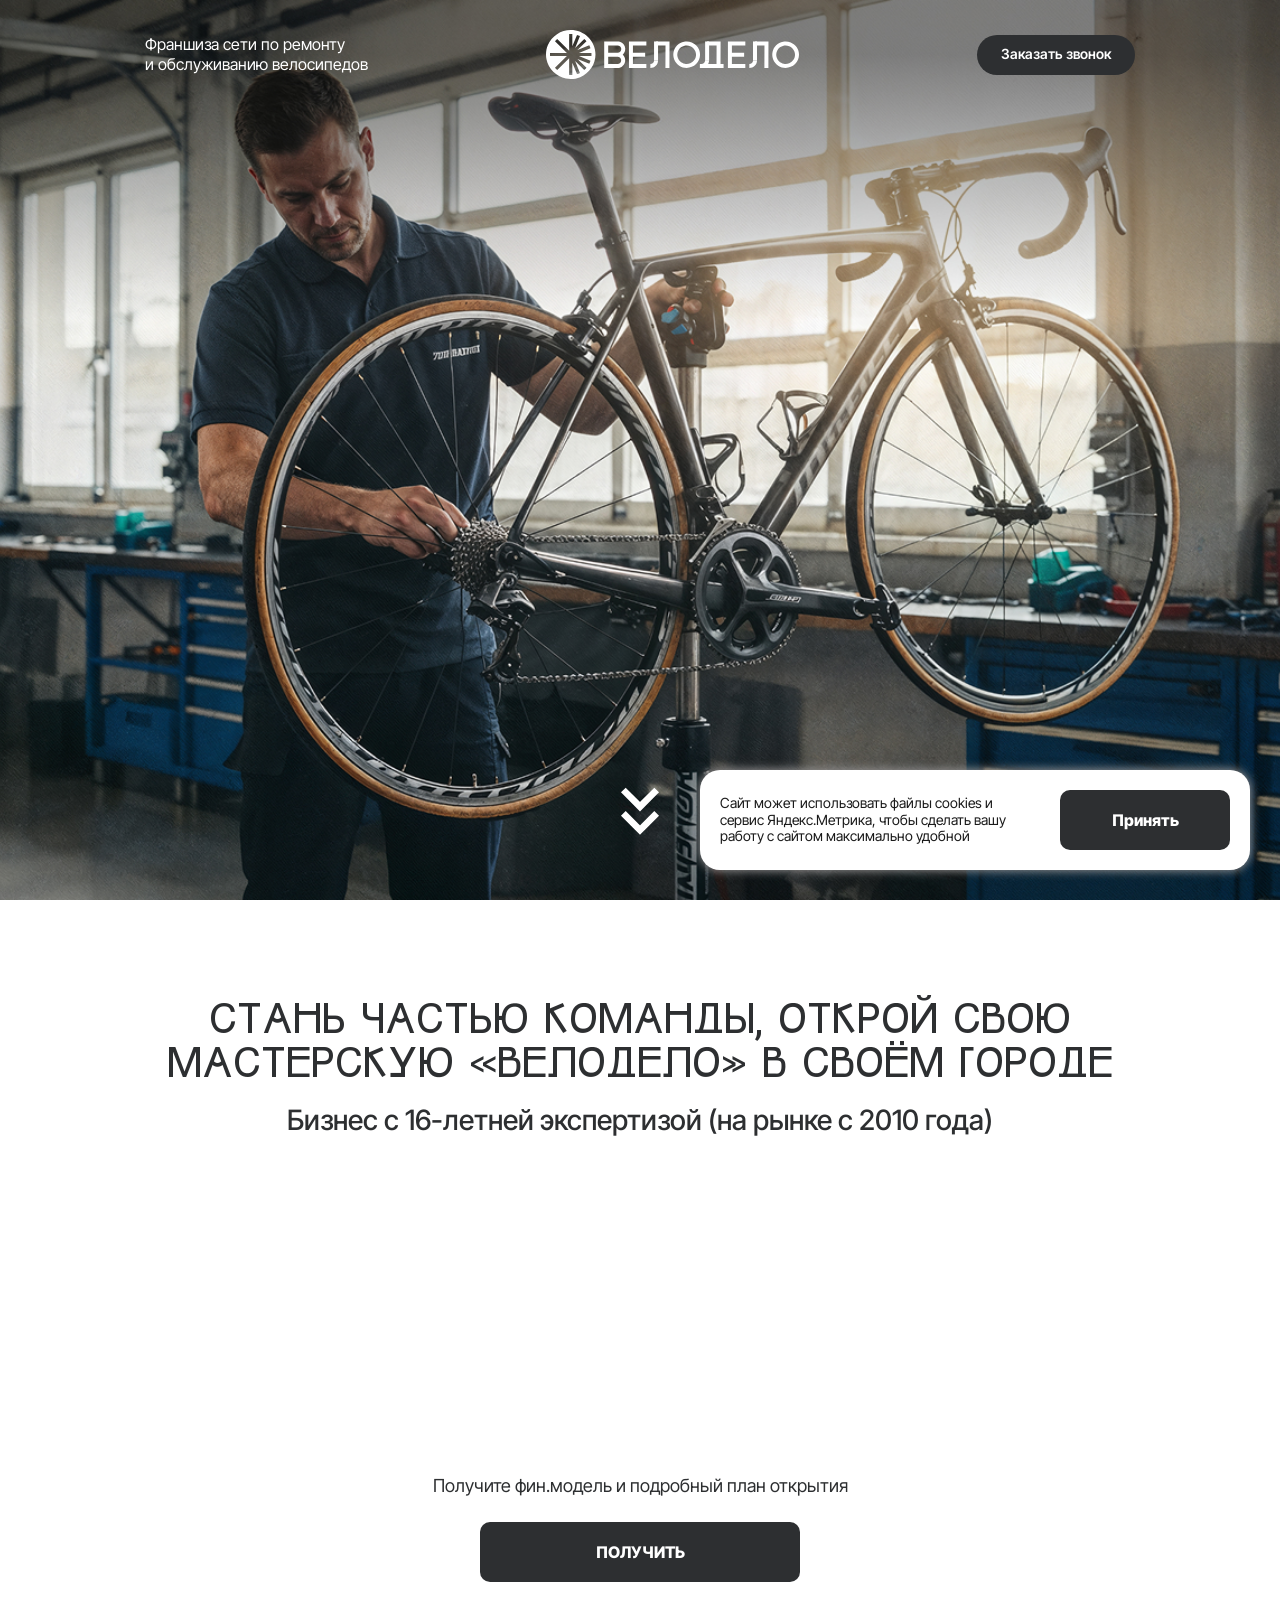
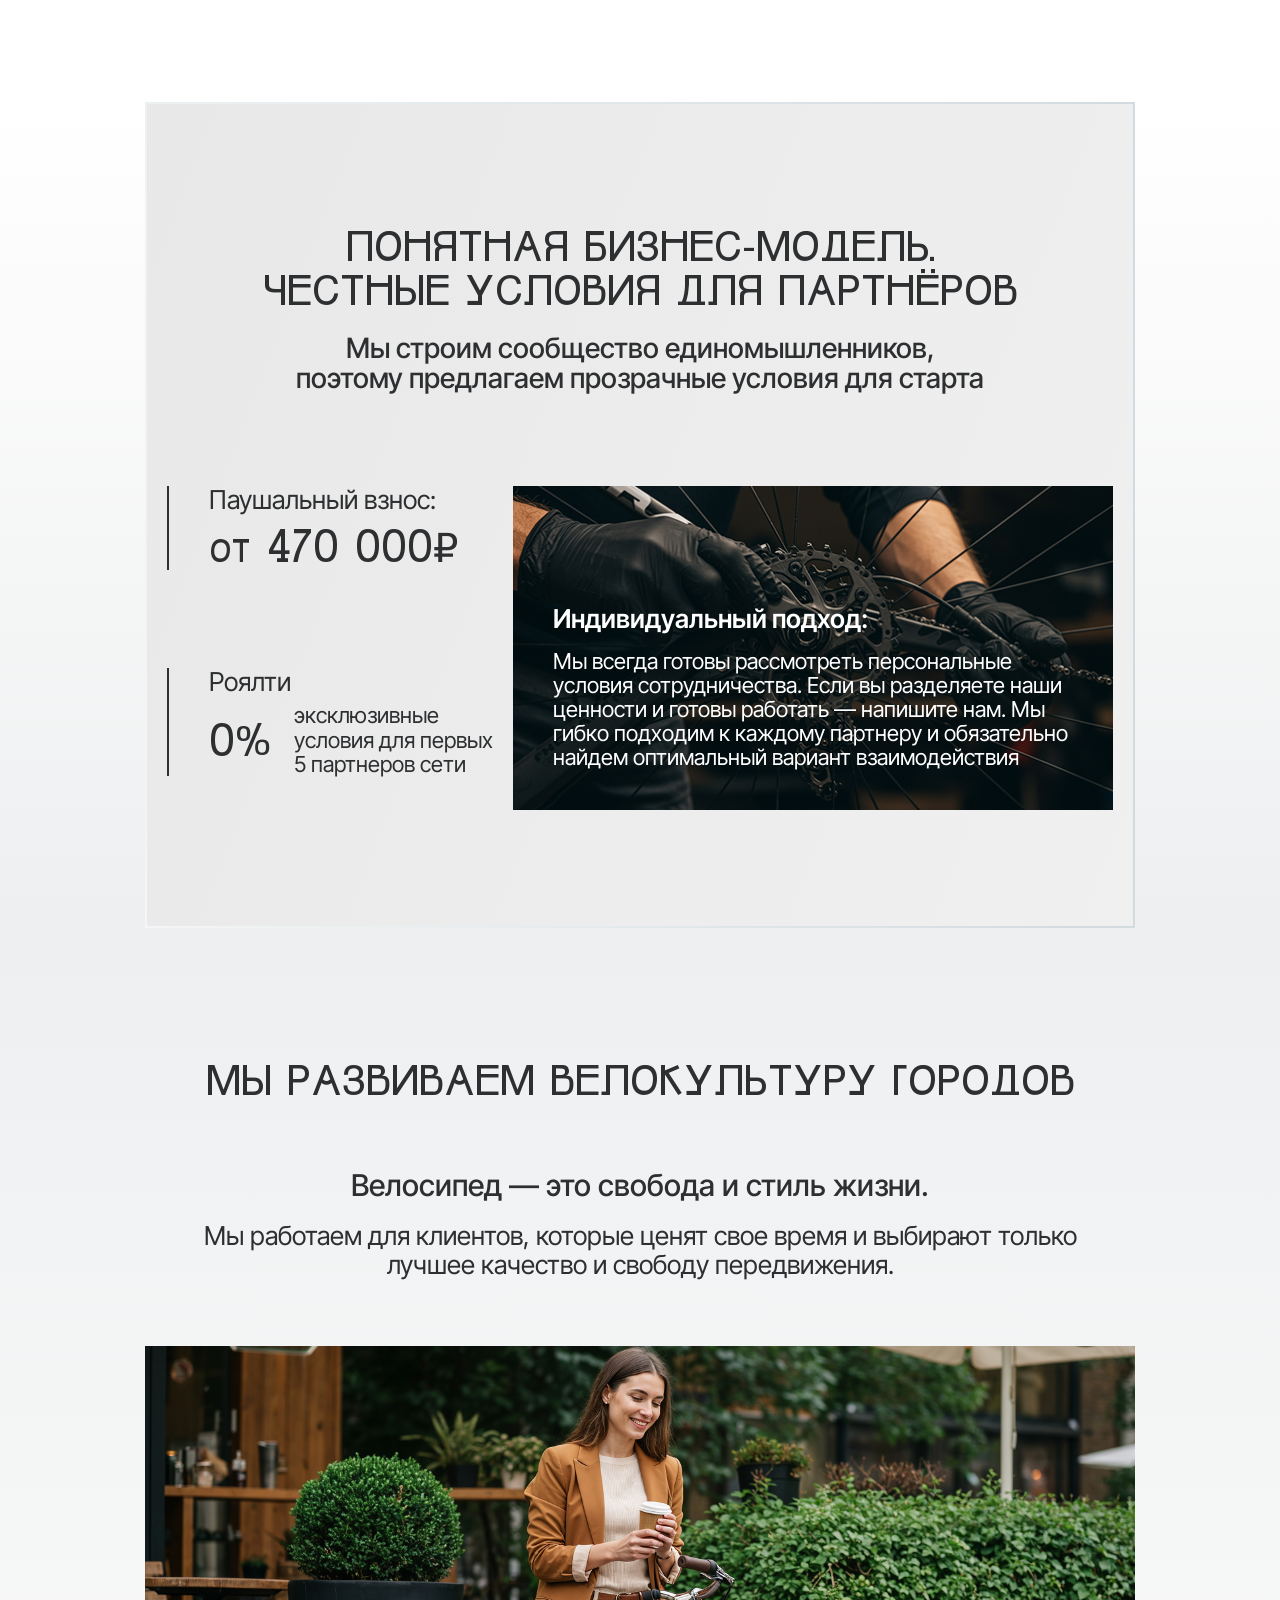
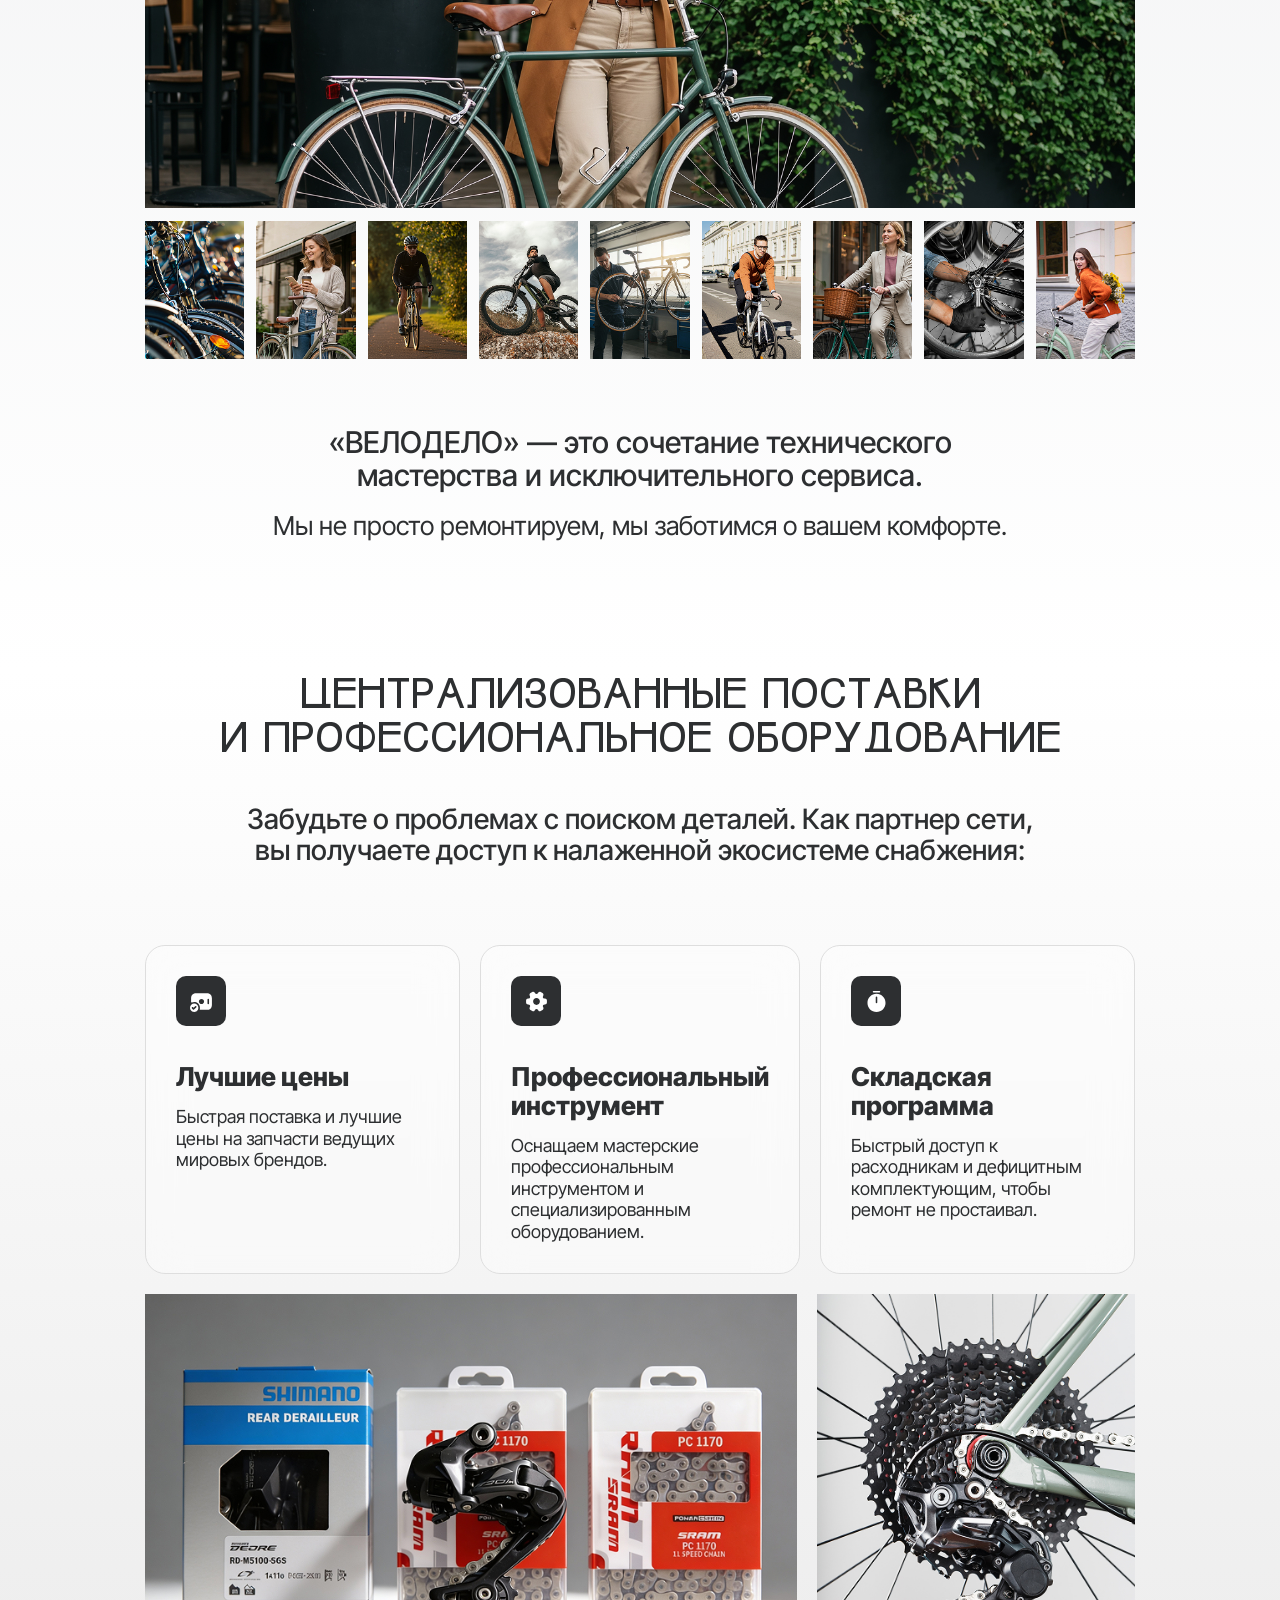
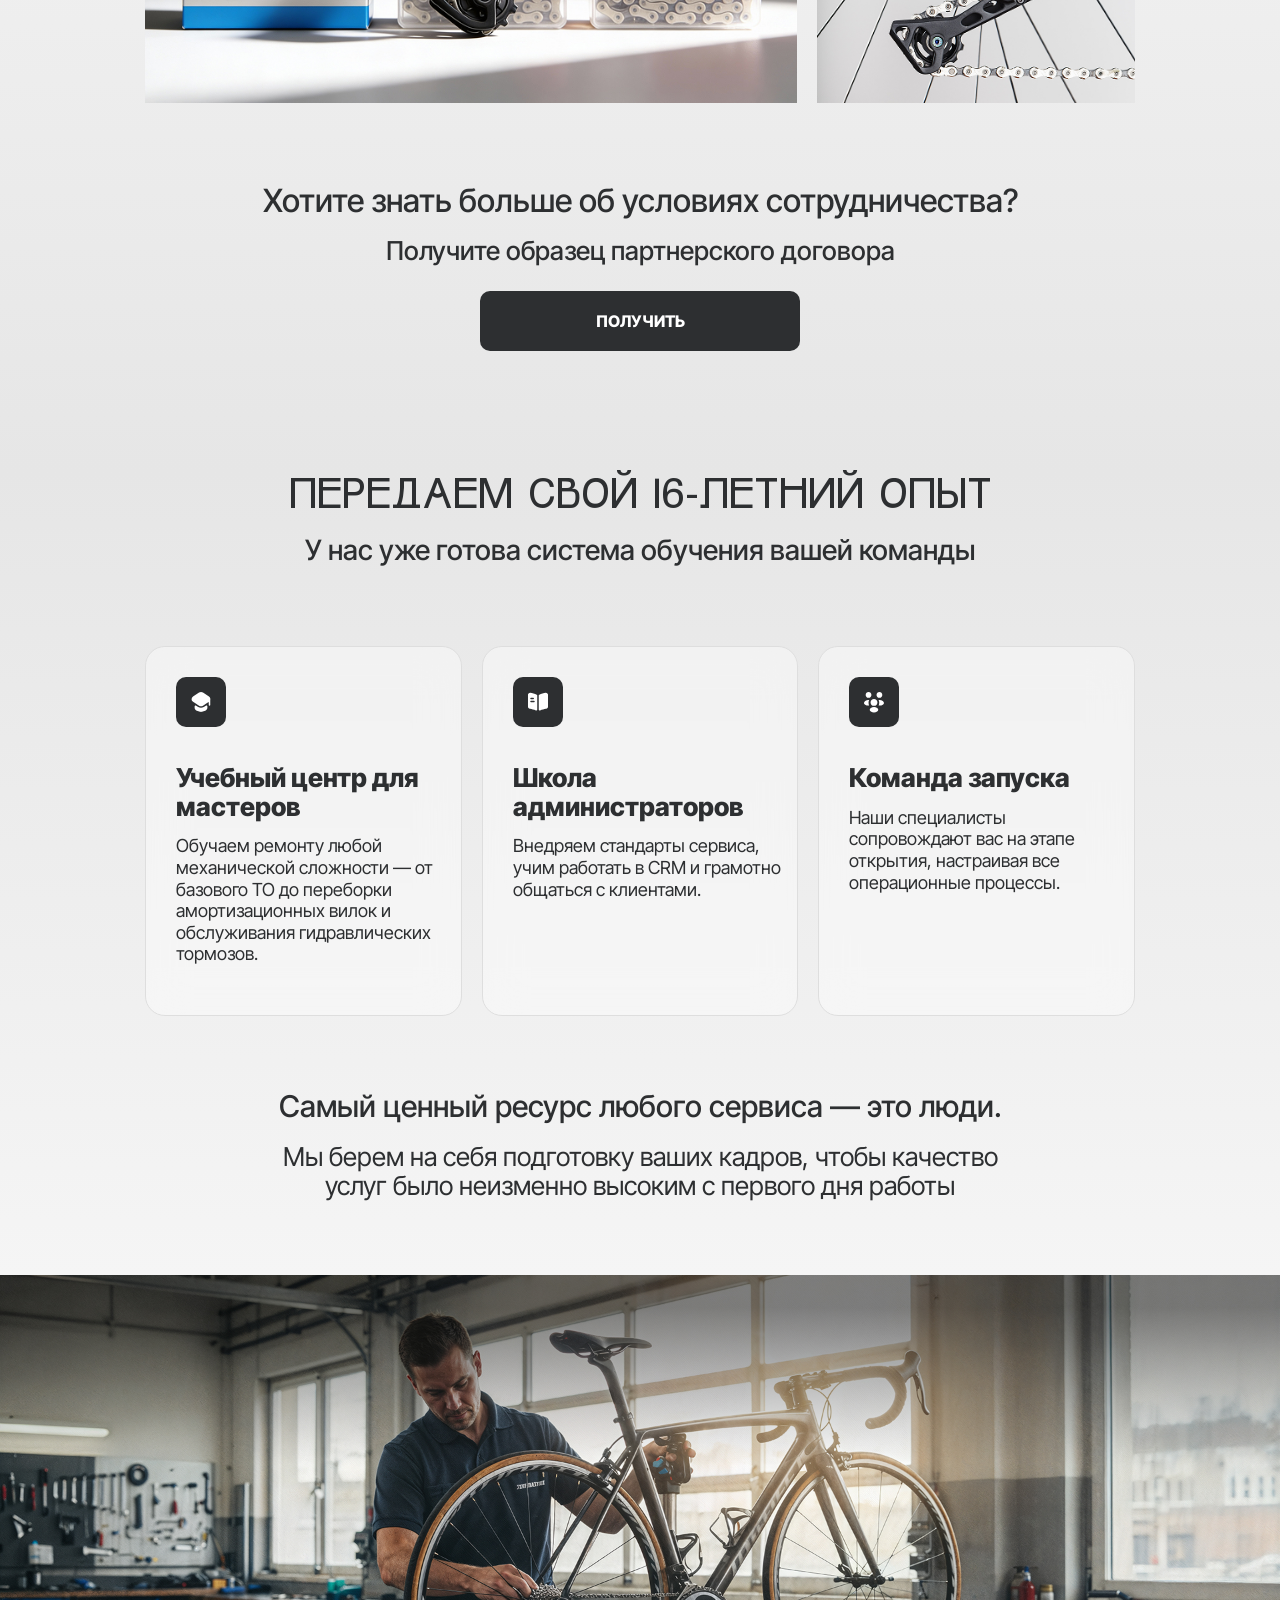
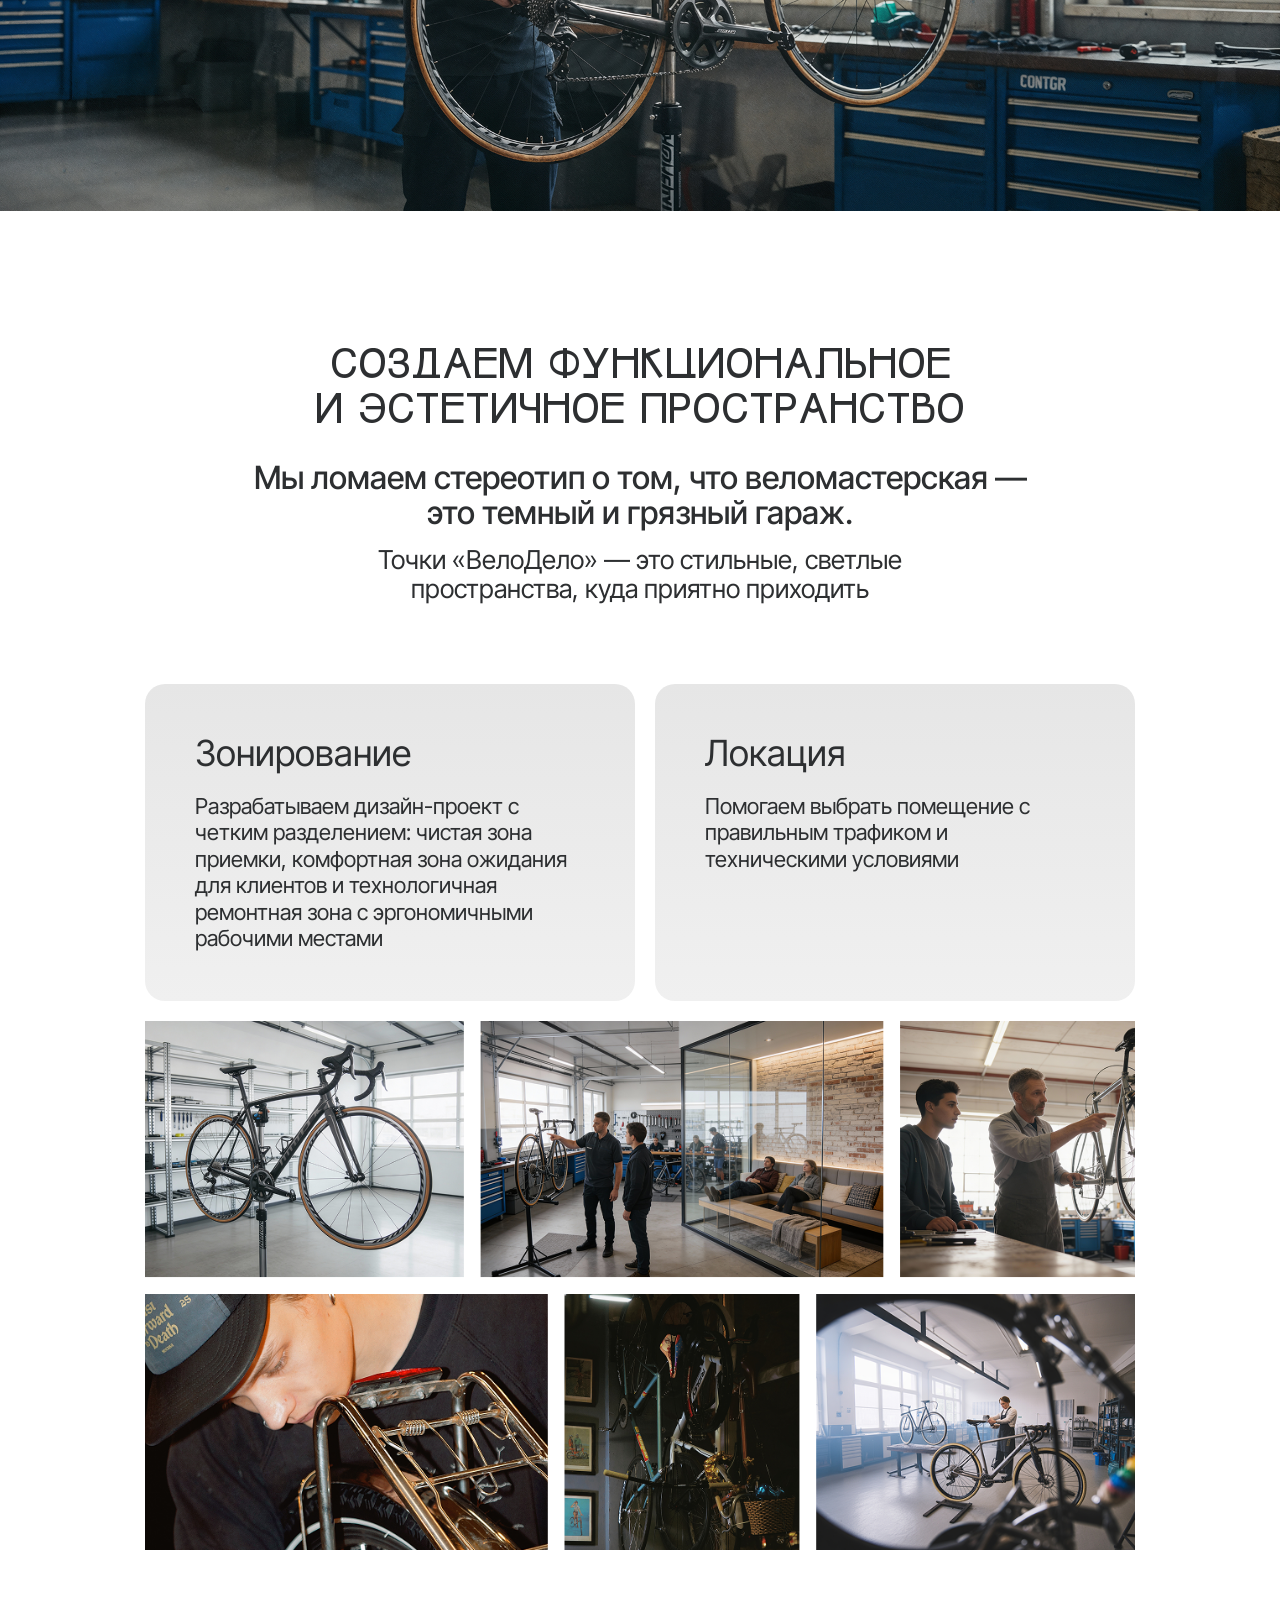
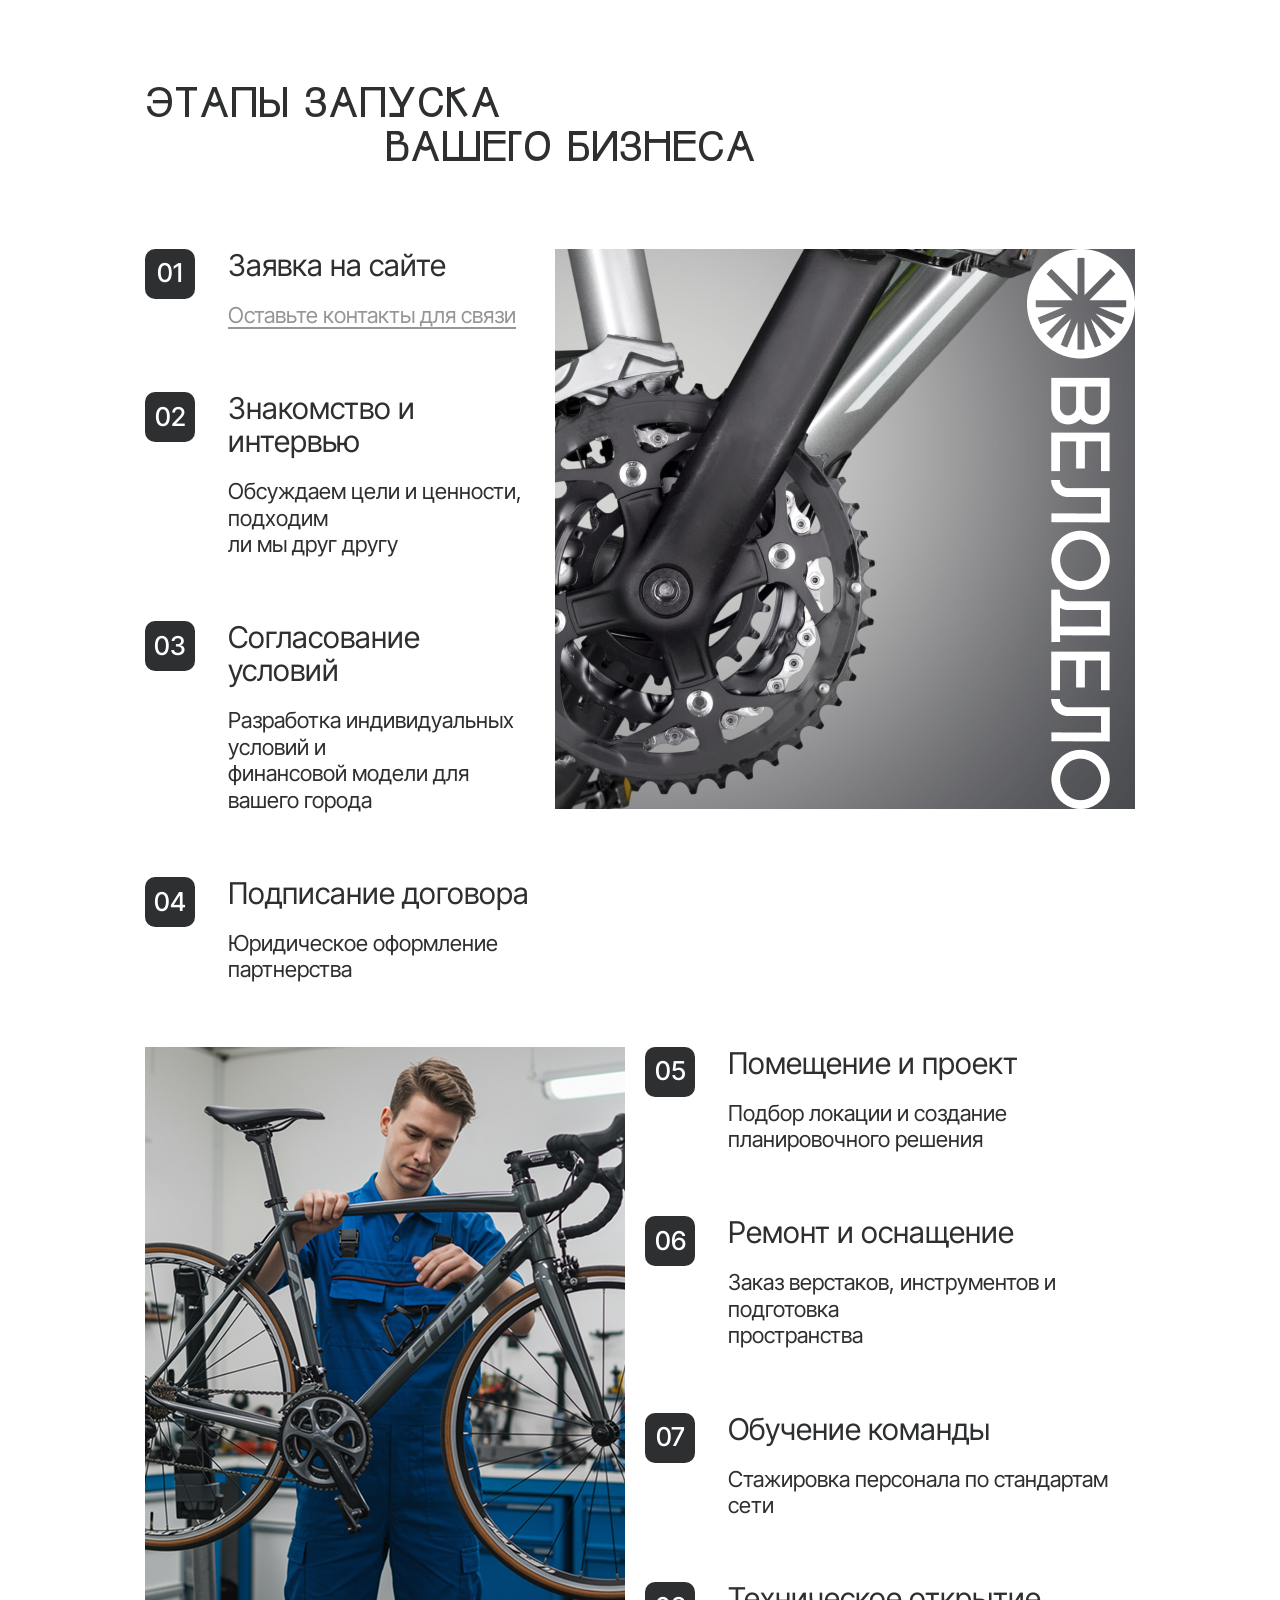
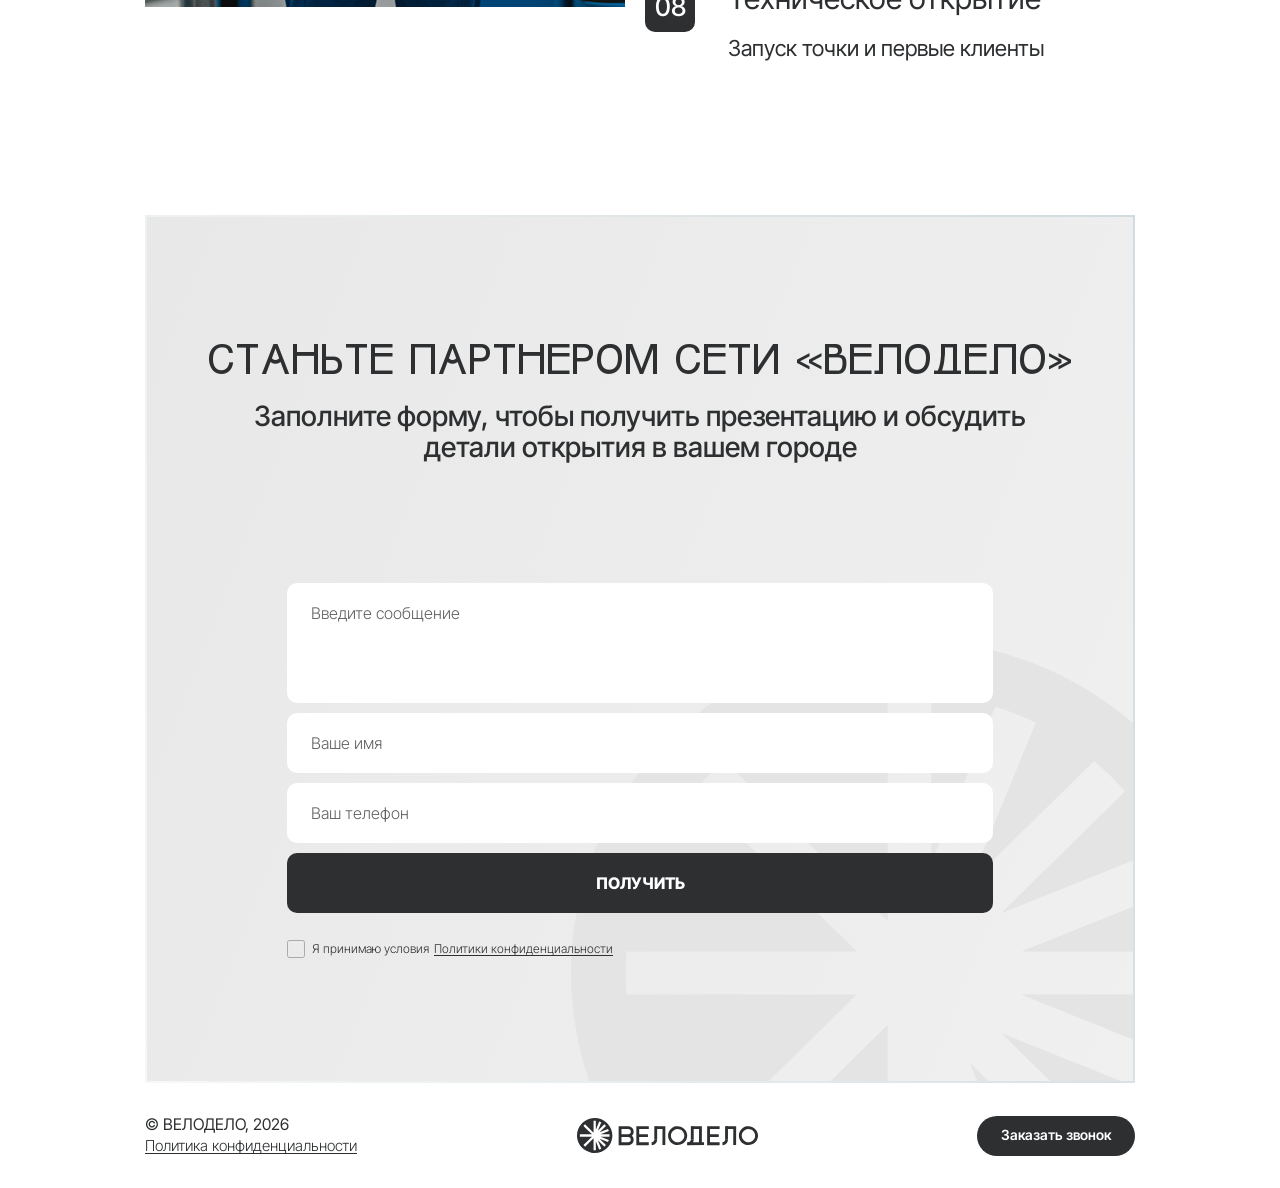
==== commit e3ba1e94: "finish project" ====
--- a/index.html
+++ b/index.html
@@ -1,7 +1,7 @@
 <!DOCTYPE html  >
 <html lang="ru">
   <head> 
-    <meta charset="utf-8"/><title>SMARTBOX - Франшиза магазина мобильных аксессуаров</title> 
+    <meta charset="utf-8"/><title>«велодело» - Франшиза сети по ремонту и обслуживанию велосипедов</title> 
     <meta http-equiv="X-UA-Compatible" content="IE=edge"/>
     <meta name="viewport" content="width=device-width, initial-scale=1, minimum-scale=1.0"/>
     <meta name="description" content=""/>
@@ -25,13 +25,17 @@
       <div class="overflow-inner"> 
         <section class="offer">  
           <div class="offer-banner"> <img src="img/offer/bg.jpg" alt="image" loading="lazy"/></div>
-        </section>
-        <section class="second"> 
+          <div class="offer-banner mob"> <img src="img/offer/bg-mob.jpg" alt="image" loading="lazy"/></div><a href="#second">
+             <svg class="offer-icon" width="80" height="80" viewBox="0 0 24 24" fill="none" stroke="white" stroke-width="2">
+<path d="M7 13l5 5 5-5M7 6l5 5 5-5"/>
+</svg></a>
+        </section>
+        <section class="second" id="second"> 
           <div class="section-overflow">  
             <div class="container">
               <div class="section-inner"> 
                 <h2 class="section-title">Стань частью команды, Открой свою мастерскую «велодело» в своЁм городе</h2>
-                <div class="subtitle">Бизнес с 16-летней экспертизой (на рынке с 2010 года)</div>
+                <div class="subtitle">Бизнес с 16-летней экспертизой <br class="mob-br"> (на рынке с 2010 года)</div>
                 <ul class="second-list"> 
                   <li class="second-item _anim-items _no-anim"> 
                     <div class="second-item__icon">
@@ -64,7 +68,7 @@
                     <div class="second-item__text"> Рентабельность <span>от 16%</span></div>
                   </li>
                 </ul>
-                <div class="second-subtitle">Получите фин.модель и подробный план открытия </div><a class="btn" href="#" data-fancybox="" data-src="#modal" title="Получите фин.модель и подробный план открытия" data-bttitle="ПОЛУЧИТЬ">ПОЛУЧИТЬ</a>
+                <div class="second-subtitle">Получите фин.модель и подробный план&nbsp;открытия </div><a class="btn" href="#" data-fancybox="" data-src="#modal" title="Получите фин.модель и подробный план открытия" data-bttitle="ПОЛУЧИТЬ">ПОЛУЧИТЬ</a>
               </div>
             </div>
           </div>
@@ -72,29 +76,31 @@
         <section class="third"> 
           <div class="section-overflow">  
             <div class="container container-bigger">
-              <div class="section-inner"> 
-                <h2 class="section-title">Понятная бизнес-модель. <br>Честные условия для партнёров</h2>
-                <div class="subtitle">Мы строим сообщество единомышленников, <br> поэтому предлагаем прозрачные условия для старта</div>
-                <div class="third-content"> 
-                  <ul class="third-list"> 
-                    <li class="third-item _anim-items _no-anim"> 
-                      <div class="third-item__subtitle"> Паушальный взнос: </div>
-                      <div class="third-item__row"> 
-                        <div class="third-item__title">от 470 000₽</div>
-                        <div class="third-item__text"> </div>
-                      </div>
-                    </li>
-                    <li class="third-item _anim-items _no-anim"> 
-                      <div class="third-item__subtitle">  Роялти</div>
-                      <div class="third-item__row"> 
-                        <div class="third-item__title">0%</div>
-                        <div class="third-item__text">эксклюзивные<br>  условия для первых<br>  5 партнеров сети</div>
-                      </div>
-                    </li>
-                  </ul>
-                  <div class="third-box"> 
-                    <div class="third-box__title">Индивидуальный подход:</div>
-                    <div class="third-box__text">Мы всегда готовы рассмотреть персональные условия<br> сотрудничества. Если вы разделяете наши ценности и <br>готовы работать — напишите нам. Мы гибко подходим к<br> каждому партнеру и обязательно найдем оптимальный<br> вариант взаимодействия </div>
+              <div class="section-inner-wrap"> 
+                <div class="section-inner"> 
+                  <h2 class="section-title">Понятная бизнес-модель. <br>Честные условия для&nbsp;партнёров</h2>
+                  <div class="subtitle">Мы строим сообщество единомышленников, <br> поэтому предлагаем прозрачные условия&nbsp;для&nbsp;старта</div>
+                  <div class="third-content"> 
+                    <ul class="third-list"> 
+                      <li class="third-item _anim-items _no-anim"> 
+                        <div class="third-item__subtitle"> Паушальный взнос: </div>
+                        <div class="third-item__row"> 
+                          <div class="third-item__title">от 470 000₽</div>
+                          <div class="third-item__text"> </div>
+                        </div>
+                      </li>
+                      <li class="third-item _anim-items _no-anim"> 
+                        <div class="third-item__subtitle">  Роялти</div>
+                        <div class="third-item__row"> 
+                          <div class="third-item__title">0%</div>
+                          <div class="third-item__text">эксклюзивные<br>  условия для первых<br>  5 партнеров сети</div>
+                        </div>
+                      </li>
+                    </ul>
+                    <div class="third-box"> 
+                      <div class="third-box__title">Индивидуальный подход:</div>
+                      <div class="third-box__text">Мы всегда готовы рассмотреть персональные условия<br> сотрудничества. Если вы разделяете наши ценности и <br>готовы работать — напишите нам. Мы гибко подходим к<br> каждому партнеру и обязательно найдем оптимальный<br> вариант взаимодействия </div>
+                    </div>
                   </div>
                 </div>
               </div>
@@ -120,8 +126,8 @@
                   <div class="four-slide"> <img src="img/four/s8.jpg" alt="image"/></div>
                   <div class="four-slide"> <img src="img/four/s9.jpg" alt="image"/></div>
                 </div>
-                <div class="four-bottom-subtitle">«ВЕЛОДЕЛО» — это сочетание технического мастерства и исключительного сервиса.</div>
-                <div class="four-bottom-info">Мы не просто ремонтируем, мы заботимся о вашем комфорте.</div>
+                <div class="four-bottom-subtitle">«ВЕЛОДЕЛО» — это сочетание технического<br> мастерства и исключительного сервиса.</div>
+                <div class="four-bottom-info">Мы не просто ремонтируем, мы заботимся о&nbsp;вашем комфорте.</div>
               </div>
             </div>
           </div>
@@ -131,7 +137,7 @@
             <div class="container">
               <div class="section-inner"> 
                 <h2 class="section-title">Централизованные поставки <br>и профессиональное оборудование</h2>
-                <div class="subtitle">Забудьте о проблемах с поиском деталей. Как партнер сети,<br> вы получаете доступ к налаженной экосистеме снабжения:</div>
+                <div class="subtitle">Забудьте о проблемах с поиском деталей. Как партнер сети,<br> вы получаете&nbsp;доступ к налаженной экосистеме&nbsp;снабжения:</div>
                 <ul class="five-list">
                   <li class="five-item _anim-items _no-anim">
                     <div class="five-item__icon">
@@ -167,7 +173,7 @@
                   <div class="five-img"> <img src="img/five/1.jpg" alt="image" loading="lazy"/></div>
                   <div class="five-img"> <img src="img/five/2.jpg" alt="image" loading="lazy"/></div>
                 </div>
-                <div class="five-bottom__subtitle">Хотите знать больше об условиях сотрудничества?</div>
+                <div class="five-bottom__subtitle">Хотите знать больше об условиях&nbsp;сотрудничества?</div>
                 <div class="five-bottom__info">Получите образец партнерского договора</div><a class="btn" href="#" data-fancybox="" data-src="#modal" title="Получите образец партнерского договора" data-bttitle="ПОЛУЧИТЬ">ПОЛУЧИТЬ</a>
               </div>
             </div>
@@ -177,7 +183,7 @@
           <div class="section-overflow">  
             <div class="container">
               <div class="section-inner"> 
-                <h2 class="section-title">Передаем свой 16-летний опыт</h2>
+                <h2 class="section-title">Передаем свой <br class="mob-br"> 16-летний&nbsp;опыт</h2>
                 <div class="subtitle">У нас уже готова система обучения вашей команды</div>
                 <ul class="six-list">
                   <li class="six-item _anim-items _no-anim">
@@ -215,11 +221,11 @@
                     <div class="six-item__text"> Наши специалисты <br>сопровождают вас на этапе<br> открытия, настраивая все <br>операционные процессы.</div>
                   </li>
                 </ul>
-                <div class="five-bottom__subtitle">Самый ценный ресурс любого сервиса — это люди. </div>
-                <div class="five-bottom__info">Мы берем на себя подготовку ваших кадров, чтобы качество <br>услуг было неизменно высоким с первого дня работы</div>
-              </div>
-            </div>
-            <div class="five-img"> <img src="img/offer/bg.jpg" alt="image" loading="lazy"/></div>
+                <div class="six-bottom__subtitle">Самый ценный ресурс любого сервиса — это люди. </div>
+                <div class="six-bottom__info">Мы берем на себя подготовку ваших кадров, чтобы качество <br>услуг было неизменно высоким с первого дня работы</div>
+              </div>
+            </div>
+            <div class="six-img"> <img src="img/offer/bg.jpg" alt="image" loading="lazy"/></div>
           </div>
         </section>
         <section class="seven"> 
@@ -227,7 +233,7 @@
             <div class="container">
               <div class="section-inner"> 
                 <h2 class="section-title">Создаем функциональное <br> и эстетичное пространство</h2>
-                <div class="subtitle seven-subtitle"> Мы ломаем стереотип о том, что веломастерская — <br> это темный и грязный гараж.</div>
+                <div class="subtitle seven-subtitle"> Мы ломаем стереотип о том, что веломастерская — <br> это темный и&nbsp;грязный&nbsp;гараж.</div>
                 <div class="seven-info">Точки «ВелоДело» — это стильные, светлые<br>  пространства, куда приятно приходить</div>
                 <ul class="seven-list">
                   <li class="seven-item _anim-items _no-anim">
@@ -252,27 +258,27 @@
                 <div class="eight-rows">
                   <div class="eight-row"> 
                     <div class="eight-list"> 
-                      <div class="eight-item">
+                      <div class="eight-item _anim-items _no-anim"> 
                         <div class="eight-item__number">01</div>
                         <div class="eight-item__content"> 
-                          <div class="eight-item__title">Заявка на сайте</div><a class="eight-item__link">Оставьте контакты для связи</a>
-                        </div>
-                      </div>
-                      <div class="eight-item">
+                          <div class="eight-item__title">Заявка на сайте</div><a class="eight-item__link" href="#last">Оставьте контакты для связи</a>
+                        </div>
+                      </div>
+                      <div class="eight-item _anim-items _no-anim"> 
                         <div class="eight-item__number">02</div>
                         <div class="eight-item__content"> 
                           <div class="eight-item__title">Знакомство и интервью</div>
                           <div class="eight-item__text">Обсуждаем цели и ценности, подходим <br> ли мы друг другу</div>
                         </div>
                       </div>
-                      <div class="eight-item">
+                      <div class="eight-item _anim-items _no-anim"> 
                         <div class="eight-item__number">03</div>
                         <div class="eight-item__content"> 
                           <div class="eight-item__title">Согласование условий</div>
                           <div class="eight-item__text">Разработка индивидуальных условий и<br> финансовой модели для вашего города</div>
                         </div>
                       </div>
-                      <div class="eight-item">
+                      <div class="eight-item _anim-items _no-anim"> 
                         <div class="eight-item__number">04</div>
                         <div class="eight-item__content"> 
                           <div class="eight-item__title">Подписание договора</div>
@@ -284,28 +290,28 @@
                   </div>
                   <div class="eight-row"> 
                     <div class="eight-list"> 
-                      <div class="eight-item">
+                      <div class="eight-item _anim-items _no-anim"> 
                         <div class="eight-item__number">05</div>
                         <div class="eight-item__content"> 
                           <div class="eight-item__title">Помещение и проект</div>
                           <div class="eight-item__text">Подбор локации и создание<br> планировочного решения</div>
                         </div>
                       </div>
-                      <div class="eight-item">
+                      <div class="eight-item _anim-items _no-anim"> 
                         <div class="eight-item__number">06</div>
                         <div class="eight-item__content"> 
                           <div class="eight-item__title">Ремонт и оснащение</div>
                           <div class="eight-item__text">Заказ верстаков, инструментов и подготовка <br>пространства</div>
                         </div>
                       </div>
-                      <div class="eight-item">
+                      <div class="eight-item _anim-items _no-anim"> 
                         <div class="eight-item__number">07</div>
                         <div class="eight-item__content"> 
                           <div class="eight-item__title">Обучение команды</div>
                           <div class="eight-item__text">Стажировка персонала по стандартам сети</div>
                         </div>
                       </div>
-                      <div class="eight-item">
+                      <div class="eight-item _anim-items _no-anim"> 
                         <div class="eight-item__number">08</div>
                         <div class="eight-item__content"> 
                           <div class="eight-item__title">Техническое открытие</div>
@@ -320,52 +326,54 @@
             </div>
           </div>
         </section>
-        <section class="last"> 
+        <section class="last" id="last"> 
           <div class="section-overflow">   
             <div class="container container-bigger">
-              <div class="section-inner">
-                 <svg class="last-icon" xmlns="http://www.w3.org/2000/svg" width="562" height="441" viewBox="0 0 562 441" fill="none">
+              <div class="section-inner-wrap"> 
+                <div class="section-inner">
+                   <svg class="last-icon" xmlns="http://www.w3.org/2000/svg" width="562" height="441" viewBox="0 0 562 441" fill="none">
 <path d="M338.5 0C271.551 0 206.106 19.5301 150.44 56.1206C94.7736 92.7111 51.3872 144.719 25.7669 205.566C0.146667 266.414 -6.55676 333.369 6.50433 397.965C19.5654 462.561 51.8044 521.896 99.1445 568.466C146.485 615.037 206.799 646.752 272.462 659.601C338.125 672.45 406.186 665.856 468.038 640.652C529.891 615.448 582.758 572.766 619.952 518.005C657.147 463.243 677 398.861 677 333C676.892 244.716 641.194 160.078 577.736 97.6512C514.278 35.2247 428.243 0.106602 338.5 0ZM608.754 418.237C604.302 431.89 598.771 445.179 592.211 457.982L430.359 393.074L553.884 514.619C544.393 525.501 534.071 535.655 523.01 544.992L398.748 422.749L464.509 583.153C451.459 589.546 437.924 594.933 424.026 599.266L360.339 443.696V611.484C353.059 612.022 345.78 612.29 338.5 612.29C331.22 612.29 323.941 612.022 316.661 611.484V384.857L153.881 544.992C142.813 535.661 132.491 525.507 123.007 514.619L285.787 354.484H55.4159C54.8699 347.322 54.5969 340.161 54.5969 333C54.5969 325.839 54.8699 318.677 55.4159 311.516H285.787L123.007 151.381C132.498 140.499 142.82 130.345 153.881 121.008L316.661 281.143V54.5422C323.941 53.9872 331.22 53.7097 338.5 53.7097C345.78 53.7097 353.059 53.9872 360.339 54.5422V222.439L424.272 66.6805C438.172 71.0057 451.708 76.393 464.755 82.7934L398.939 243.144L523.119 121.008C534.174 130.352 544.495 140.506 553.993 151.381L430.223 273.14L592.375 208.286C598.868 221.118 604.344 234.424 608.754 248.085L450.26 311.516H621.557C622.121 318.677 622.403 325.839 622.403 333C622.403 340.161 622.121 347.322 621.557 354.484H449.932L608.754 418.237Z" fill="#E4E4E4"/>
 </svg>
-                <h2 class="section-title">Станьте партнером сети «ВЕЛОДЕЛО»</h2>
-                <div class="subtitle">Заполните форму, чтобы получить презентацию и обсудить <br> детали открытия в вашем городе</div>
-                <div class="form-inner">
-                  <form class="form-section-inner sectionForm" action="#">
-                    <div class="form-section-wrap"> 
-                      <textarea name="message" placeholder="Введите сообщение"></textarea>
-                      <div class="form-section-row"> 
-                        <input type="text" autocomplete="off" name="name" placeholder="Ваше имя"/>
-                      </div>
-                      <div class="form-section-row tell"> 
-                        <input class="phone" type="tel" data-inputmask="'mask': '+7 (999) 999 9999'" autocomplete="off" name="phone" placeholder="Ваш телефон"/>
-                      </div>
-                      <input type="text" name="section-name-text" value="Получите подробную  презентацию франшизы в 1 клик" hidden="hidden"/>
-                      <input type="text" name="section-btn-text" value="Получить" hidden="hidden"/>
-                      <input type="text" name="section-name" value="Открытая" hidden="hidden"/>
-                      <input id="antispam" name="names" type="hidden" value=""/>
-                      <input class="honeypot" type="text" name="honeyfield" style="display:none"/>
-                      <button class="btn form-section-btn" type="submit">Получить</button>
-                    </div>
-                    <div class="form-info__bottom">Согласитесь с политикой конфиденциальности</div>
-                    <div class="form-bottom"> 
-                      <input type="checkbox" id="police10"/>
-                      <label for="police10"> <span class="form-allert">Я принимаю условия </span></label><a class="politica" href="#" data-fancybox="" data-src="#modal-politika">Политики конфиденциальности</a>
-                    </div>
-                    <div class="preload__box">
-                      <div class="flex align-item">
-                        <div id="floatingCirclesG">
-                          <div class="f_circleG" id="frotateG_01"></div>
-                          <div class="f_circleG" id="frotateG_02"></div>
-                          <div class="f_circleG" id="frotateG_03"></div>
-                          <div class="f_circleG" id="frotateG_04"></div>
-                          <div class="f_circleG" id="frotateG_05"></div>
-                          <div class="f_circleG" id="frotateG_06"></div>
-                          <div class="f_circleG" id="frotateG_07"></div>
-                          <div class="f_circleG" id="frotateG_08"> </div>
-                        </div>
-                      </div>
-                    </div>
-                  </form>
+                  <h2 class="section-title">Станьте партнером сети «ВЕЛОДЕЛО»</h2>
+                  <div class="subtitle">Заполните форму, чтобы получить презентацию и обсудить <br> детали открытия в вашем городе</div>
+                  <div class="form-inner">
+                    <form class="form-section-inner sectionForm" action="#">
+                      <div class="form-section-wrap"> 
+                        <textarea name="message" placeholder="Введите сообщение"></textarea>
+                        <div class="form-section-row"> 
+                          <input type="text" autocomplete="off" name="name" placeholder="Ваше имя"/>
+                        </div>
+                        <div class="form-section-row tell"> 
+                          <input class="phone" type="tel" data-inputmask="'mask': '+7 (999) 999 9999'" autocomplete="off" name="phone" placeholder="Ваш телефон"/>
+                        </div>
+                        <input type="text" name="section-name-text" value="Получите подробную  презентацию франшизы в 1 клик" hidden="hidden"/>
+                        <input type="text" name="section-btn-text" value="Получить" hidden="hidden"/>
+                        <input type="text" name="section-name" value="Открытая" hidden="hidden"/>
+                        <input id="antispam" name="names" type="hidden" value=""/>
+                        <input class="honeypot" type="text" name="honeyfield" style="display:none"/>
+                        <button class="btn form-section-btn" type="submit">Получить</button>
+                      </div>
+                      <div class="form-info__bottom">Согласитесь с политикой конфиденциальности</div>
+                      <div class="form-bottom"> 
+                        <input type="checkbox" id="police10"/>
+                        <label for="police10"> <span class="form-allert">Я принимаю условия </span></label><a class="politica" href="#" data-fancybox="" data-src="#modal-politika">Политики конфиденциальности</a>
+                      </div>
+                      <div class="preload__box">
+                        <div class="flex align-item">
+                          <div id="floatingCirclesG">
+                            <div class="f_circleG" id="frotateG_01"></div>
+                            <div class="f_circleG" id="frotateG_02"></div>
+                            <div class="f_circleG" id="frotateG_03"></div>
+                            <div class="f_circleG" id="frotateG_04"></div>
+                            <div class="f_circleG" id="frotateG_05"></div>
+                            <div class="f_circleG" id="frotateG_06"></div>
+                            <div class="f_circleG" id="frotateG_07"></div>
+                            <div class="f_circleG" id="frotateG_08"> </div>
+                          </div>
+                        </div>
+                      </div>
+                    </form>
+                  </div>
                 </div>
               </div>
             </div>
@@ -396,7 +404,7 @@
     <div class="modal-content-inner" id="modal"> 
       <div class="modal-content d-flex"> 
         <div class="modal-content-info"> 
-          <h3 class="modal-top__title tac" id="modalTitle">  </h3>
+          <div class="modal-top__title tac" id="modalTitle">  </div>
           <form class="sectionForm"> 
             <div class="form-section-row"> 
               <input class="tandem-form__inp inp" type="text" name="name" autocomplete="off" placeholder="Ваше имя" requared="requared"/>
@@ -474,7 +482,7 @@
         <div class="modal-politika-text fat">1. Общие положения</div>
         <div class="modal-politika-text fat">Настоящая политика обработки персональных данных составлена в соответствии с требованиями Федерального закона от 27.07.2006. №152-ФЗ «О персональных данных» и определяет порядок обработки персональных данных и меры по обеспечению безопасности персональных данных.</div>
         <div class="modal-politika-text">1. Оператор ставит своей важнейшей целью и условием осуществления своей деятельности соблюдение прав и свобод человека и гражданина при обработке его персональных данных, в том числе защиты прав на неприкосновенность частной жизни, личную и семейную тайну.</div>
-        <div class="modal-politika-text">2. Настоящая политика Оператора в отношении обработки персональных данных (далее – Политика) применяется ко всей информации, которую Оператор может получить о посетителях веб-сайта компании «Здоровые Ногти».</div>
+        <div class="modal-politika-text">2. Настоящая политика Оператора в отношении обработки персональных данных (далее – Политика) применяется ко всей информации, которую Оператор может получить о посетителях веб-сайта компании «велодело».</div>
         <div class="modal-politika-text fat">2. Основные понятия, используемые в Политике</div>
         <div class="modal-politika-text">1. Автоматизированная обработка персональных данных – обработка персональных данных с помощью средств вычислительной техники;</div>
         <div class="modal-politika-text">2. Блокирование персональных данных – временное прекращение обработки персональных данных (за исключением случаев, если обработка необходима для уточнения персональных данных);</div>
--- a/css/style.css
+++ b/css/style.css
@@ -1 +1 @@
-@font-face{font-family:"Inter";src:url("../fonts/InterTight-Thin.woff2") format("woff2");src:url("../fonts/InterTight-Thin.woff") format("woff");font-weight:200;font-style:normal;font-display:swap}@font-face{font-family:"Inter";src:url("../fonts/InterTight-ExtraLight.woff2") format("woff2");src:url("../fonts/InterTight-ExtraLight.woff") format("woff");font-weight:250;font-style:normal;font-display:swap}@font-face{font-family:"Inter";src:url("../fonts/InterTight-Light.woff2") format("woff2");src:url("../fonts/InterTight-Light.woff") format("woff");font-weight:300;font-style:normal;font-display:swap}@font-face{font-family:"InterTight";src:url("../fonts/InterTight-LightItalic.woff2") format("woff2");src:url("../fonts/InterTight-LightItalic.woff") format("woff");font-weight:300;font-style:italic;font-display:swap}@font-face{font-family:"Inter";src:url("../fonts/InterTight-Regular.woff2") format("woff2");src:url("../fonts/InterTight-Regular.woff") format("woff");font-weight:400;font-style:normal;font-display:swap}@font-face{font-family:"Inter";src:url("../fonts/InterTight-Medium.woff2") format("woff2");src:url("../fonts/InterTight-Medium.woff") format("woff");font-weight:500;font-style:normal;font-display:swap}@font-face{font-family:"Inter";src:url("../fonts/InterTight-SemiBold.woff2") format("woff2");src:url("../fonts/InterTight-SemiBold.woff") format("woff");font-weight:600;font-style:normal;font-display:swap}@font-face{font-family:"Inter";src:url("../fonts/InterTight-Bold.woff2") format("woff2");src:url("../fonts/InterTight-Bold.woff") format("woff");font-weight:700;font-style:normal;font-display:swap}@font-face{font-family:"Inter";src:url("../fonts/InterTight-ExtraBold.woff2") format("woff2");src:url("../fonts/InterTight-ExtraBold.woff") format("woff");font-weight:700;font-style:normal;font-display:swap}@font-face{font-family:"FairwallSans";src:url("../fonts/FairwallSans-Regular.woff2") format("woff2");src:url("../fonts/FairwallSans-Regular.woff") format("woff");font-weight:400;font-style:normal;font-display:swap}html{-webkit-box-sizing:border-box;box-sizing:border-box;height:100%}*,*::after,*::before{-webkit-box-sizing:inherit;box-sizing:inherit}body{color:var(--1, #2d2f31);font-family:"Inter",sans-serif;font-size:18px;font-style:normal;font-weight:400;line-height:120%;position:relative;margin:0;padding:0;height:100%;display:-webkit-box;display:-ms-flexbox;display:flex;-webkit-box-orient:vertical;-webkit-box-direction:normal;-ms-flex-direction:column;flex-direction:column}@media all and (max-width: 650px){body{font-size:16px}}.main{-webkit-box-flex:1;-ms-flex:1 1 auto;flex:1 1 auto;display:-webkit-box;display:-ms-flexbox;display:flex;-webkit-box-orient:vertical;-webkit-box-direction:normal;-ms-flex-direction:column;flex-direction:column;position:relative;z-index:1}p{margin:0;cursor:default}@media all and (max-width: 650px){p{font-size:16px !important;line-height:1.1em}}button{cursor:pointer}span,div{cursor:default}@media all and (max-width: 650px){span,div{font-size:16px !important;line-height:1.1em;line-height:20px !important}}ul,li{margin:0}a{text-decoration:none;color:inherit}h1,h2,h3,h4,h5,h6{margin:0;line-height:1em}button{cursor:pointer}img{width:100%;height:100%;display:block;-o-object-fit:cover;object-fit:cover}.container{max-width:1210px;width:100%;-webkit-box-flex:1;-ms-flex:1 1 auto;flex:1 1 auto;padding:0 15px;margin:0 auto}.container-bigger{max-width:1500px}@media all and (max-width: 1300px){.container-bigger{max-width:1020px}}@media all and (max-width: 1050px){.container-bigger{max-width:960px}}@media all and (max-width: 992px){.container-bigger{max-width:768px}}@media all and (max-width: 768px){.container-bigger{max-width:640px}}@media all and (max-width: 1300px){.container{max-width:1020px}}@media all and (max-width: 1050px){.container{max-width:960px}}@media all and (max-width: 992px){.container{max-width:768px}}@media all and (max-width: 768px){.container{max-width:640px}}@media all and (max-width: 650px){.container{max-width:360px;padding:0 5px}}@media(max-width: 320px){.container{padding:0 15px}}@media all and (max-width: 650px){.block{display:block}}.tac{text-align:center}.section-title{color:var(--1, #2d2f31);text-align:center;font-family:"FairwallSans",sans-serif;font-size:44px;font-style:normal;font-weight:300;line-height:120%;text-transform:uppercase;font-size:calc(30px + 14*(100vw - 640px)/1280)}@media screen and (min-width: 1920px){.section-title{font-size:44px}}@media all and (max-width: 650px){.section-title{font-size:24px !important;margin-bottom:20px !important;line-height:130% !important;margin-top:0;text-align:center}}@media all and (max-width: 650px){.section-title span{font-size:24px !important;line-height:130% !important}}@-webkit-keyframes slideme{0%{left:-30px;margin-left:0}30%,to{left:110%;margin-left:80px}}@keyframes slideme{0%{left:-30px;margin-left:0}30%,to{left:110%;margin-left:80px}}.btn{-ms-flex-negative:0;flex-shrink:0;position:relative;display:-webkit-box;display:-ms-flexbox;display:flex;-webkit-box-align:center;-ms-flex-align:center;align-items:center;border:none;-webkit-transition:background-image .3s;-o-transition:background-image .3s;transition:background-image .3s;-webkit-transition:all .3s;-o-transition:all .3s;transition:all .3s;overflow:hidden;z-index:2;-webkit-box-pack:center;-ms-flex-pack:center;justify-content:center;cursor:pointer;color:#fff;text-align:center;font-family:"Inter",sans-serif;font-size:16px;font-style:normal;font-weight:800;line-height:normal;width:320px;height:60px;border-radius:10px;background:var(--1, #2d2f31)}.btn img{width:13px;height:15px}.btn::after{content:"";margin-left:60px;width:15px;height:300px;background:-webkit-gradient(linear, left bottom, left top, from(#fff), to(rgba(255, 255, 255, 0.01)));background:-o-linear-gradient(bottom, #fff, rgba(255, 255, 255, 0.01));background:linear-gradient(0deg, #fff, rgba(255, 255, 255, 0.01));-webkit-animation-delay:.05s;animation-delay:.01s;position:absolute;left:-90px;top:-150px;-webkit-animation-timing-function:ease-in-out;animation-timing-function:ease-in-out;-webkit-transition:all .3s;-o-transition:all .3s;transition:all .3s;-webkit-animation-name:slideme;animation-name:slideme;-webkit-animation-duration:4s;animation-duration:4s;-webkit-animation-iteration-count:infinite;animation-iteration-count:infinite;-webkit-transform:rotate(45deg);-ms-transform:rotate(45deg);transform:rotate(45deg);z-index:0}@media all and (max-width: 650px){.btn{width:100% !important;height:50px !important;font-size:14px !important}}.btn:hover{background:#525252}.btn:active{background:#0c0c0c}input{outline:none}label.error{display:none !important}input.error{display:block;color:red !important}input.error::-webkit-input-placeholder{color:red !important}input.error::-moz-placeholder{color:red !important}input.error:-ms-input-placeholder{color:red !important}input.error::-ms-input-placeholder{color:red !important}input.error::placeholder{color:red !important}.form-transition input.error{background:#fff}.d-flex{display:-webkit-box;display:-ms-flexbox;display:flex;-webkit-box-pack:justify;-ms-flex-pack:justify;justify-content:space-between}.top-anim{opacity:0;-webkit-transform:translateY(-30px);-ms-transform:translateY(-30px);transform:translateY(-30px);-webkit-transition:opacity 1.5s,-webkit-transform 2s;transition:opacity 1.5s,-webkit-transform 2s;-o-transition:opacity 1.5s,transform 2s;transition:opacity 1.5s,transform 2s;transition:opacity 1.5s,transform 2s,-webkit-transform 2s}.top-anim._active{opacity:1;-webkit-transform:translateY(0px);-ms-transform:translateY(0px);transform:translateY(0px)}.down-anim{opacity:0;-webkit-transform:translateY(50px);-ms-transform:translateY(50px);transform:translateY(50px);-webkit-transition:opacity 1.5s,-webkit-transform 2s;transition:opacity 1.5s,-webkit-transform 2s;-o-transition:opacity 1.5s,transform 2s;transition:opacity 1.5s,transform 2s;transition:opacity 1.5s,transform 2s,-webkit-transform 2s}.down-anim._active{opacity:1;-webkit-transform:translateY(0px);-ms-transform:translateY(0px);transform:translateY(0px)}.left-anim{opacity:0;-webkit-transform:translateX(-30px);-ms-transform:translateX(-30px);transform:translateX(-30px);-webkit-transition:opacity 1.5s,-webkit-transform 2s;transition:opacity 1.5s,-webkit-transform 2s;-o-transition:opacity 1.5s,transform 2s;transition:opacity 1.5s,transform 2s;transition:opacity 1.5s,transform 2s,-webkit-transform 2s}.left-anim._active{opacity:1;-webkit-transform:translateY(0px);-ms-transform:translateY(0px);transform:translateY(0px)}.right-anim{opacity:0;-webkit-transform:translateX(30px);-ms-transform:translateX(30px);transform:translateX(30px);-webkit-transition:opacity 1.5s,-webkit-transform 2s;transition:opacity 1.5s,-webkit-transform 2s;-o-transition:opacity 1.5s,transform 2s;transition:opacity 1.5s,transform 2s;transition:opacity 1.5s,transform 2s,-webkit-transform 2s}.right-anim._active{opacity:1;-webkit-transform:translateY(0px);-ms-transform:translateY(0px);transform:translateY(0px)}@media all and (max-width: 650px){section .container{overflow:visible}}.slick-dots li button:before{opacity:0}.slick-dots li.slick-active button:before{opacity:0}.noLink{pointer-events:none}.slick-prev:before,.slick-next:before{line-height:1px;font-family:inherit}@media all and (max-width: 650px){.mob-row{display:block}}.slick-dots li button::before{font-size:0 !important;opacity:0 !important}.slick-dots .slick-dots button:hover{font-size:0 !important}.slick-dots .slick-active button{background:#ff005b}.form-section-bottom-text{text-align:center}@media all and (max-width: 650px){.form-section-bottom-text{text-align:center !important}}@media all and (max-width: 650px){.form-inputs{width:100%}}.form-inner{position:relative;z-index:4;width:auto;margin:0}@media all and (max-width: 650px){.form-inner{width:100%}}.form-section-wrap{max-width:620px;width:100%;display:-webkit-box;display:-ms-flexbox;display:flex;-webkit-box-align:center;-ms-flex-align:center;align-items:center;-ms-flex-wrap:wrap;flex-wrap:wrap;position:relative;z-index:2;margin:0;gap:10px;text-align:center;margin:0 auto}@media all and (max-width: 768px){.form-section-wrap{max-width:400px;-webkit-box-orient:vertical;-webkit-box-direction:normal;-ms-flex-direction:column;flex-direction:column}}@media all and (max-width: 650px){.form-section-wrap{gap:8px !important;-webkit-box-orient:vertical;-webkit-box-direction:normal;-ms-flex-direction:column;flex-direction:column;width:100%;gap:8px !important;padding:0}}@media all and (max-width: 768px){.form-section-wrap .btn{width:100% !important}}.form-section-row{position:relative;overflow:hidden;width:100%;height:60px;border-radius:10px;background:#fff}@media all and (max-width: 768px){.form-section-row{width:100% !important}}@media all and (max-width: 650px){.form-section-row{height:50px !important;width:100%}}.form-section-row:focus{background:#fff}.form-section-row input{width:100%;height:100%;border:none;line-height:100%;background:rgba(0,0,0,0);color:#000;font-family:"Inter",sans-serif;font-size:16px;font-style:normal;font-weight:300;line-height:normal;padding-left:24px}@media all and (max-width: 650px){.form-section-row input{font-size:16px}}.form-section-row input::-webkit-input-placeholder{color:#616161;font-family:"Inter",sans-serif;font-size:16px;font-style:normal;font-weight:300;line-height:normal}.form-section-row input::-moz-placeholder{color:#616161;font-family:"Inter",sans-serif;font-size:16px;font-style:normal;font-weight:300;line-height:normal}.form-section-row input:-ms-input-placeholder{color:#616161;font-family:"Inter",sans-serif;font-size:16px;font-style:normal;font-weight:300;line-height:normal}.form-section-row input::-ms-input-placeholder{color:#616161;font-family:"Inter",sans-serif;font-size:16px;font-style:normal;font-weight:300;line-height:normal}.form-section-row input::placeholder{color:#616161;font-family:"Inter",sans-serif;font-size:16px;font-style:normal;font-weight:300;line-height:normal}@media all and (max-width: 650px){.form-section-row input::-webkit-input-placeholder{font-size:16px}.form-section-row input::-moz-placeholder{font-size:16px}.form-section-row input:-ms-input-placeholder{font-size:16px}.form-section-row input::-ms-input-placeholder{font-size:16px}.form-section-row input::placeholder{font-size:16px}}.form-bottom{color:var(--1, #2d2f31);font-size:12px;font-style:normal;font-weight:300;line-height:116%;margin-top:24px}@media all and (max-width: 650px){.form-bottom{text-align:center;font-size:12px !important;line-height:100% !important;margin-top:15px;text-align:center !important}}.form-bottom a{-webkit-text-decoration-line:underline;text-decoration-line:underline;-webkit-text-decoration-style:solid;text-decoration-style:solid;-webkit-text-decoration-skip:ink;text-decoration-skip-ink:auto;text-decoration-thickness:auto;text-underline-offset:auto;text-underline-position:from-font}@media all and (max-width: 650px){.form-bottom a{font-size:12px !important;line-height:100% !important;display:block;margin-top:8px}}.form-bottom a:hover{text-decoration:underline}.overflow-inner{overflow:hidden}.slick-dots{z-index:1;display:-webkit-box;display:-ms-flexbox;display:flex;-webkit-box-align:center;-ms-flex-align:center;align-items:center;-webkit-box-pack:center;-ms-flex-pack:center;justify-content:center;text-align:start;bottom:-56px}@media all and (max-width: 768px){.slick-dots{text-align:center}}@media all and (max-width: 650px){.slick-dots{bottom:-30px}}.slick-dots li{width:10px;height:10px;overflow:hidden;border-radius:50%;margin:0 5px}.slick-dots li button{background:gray;width:100%;height:100%;padding:0}.slick-dots li button:before{display:none}.slick-dots li.slick-active{height:10px}.slick-dots li.slick-active button{background:#2d2f31;height:100%}.form-section-row.tell.validate{display:block;border:1px solid red}.form-section-row.tell.validate input{color:red !important}.form-section-row.tell.validate input::-webkit-input-placeholder{color:red !important}.form-section-row.tell.validate input::-moz-placeholder{color:red !important}.form-section-row.tell.validate input:-ms-input-placeholder{color:red !important}.form-section-row.tell.validate input::-ms-input-placeholder{color:red !important}.form-section-row.tell.validate input::placeholder{color:red !important}.form-info__bottom{display:none;font-size:12px;color:#000;text-align:start;margin-top:10px;color:red}.form-info__bottom.error{display:block}@media all and (max-width: 650px){.form-info__bottom{text-align:center;font-size:12px !important;line-height:100% !important}}.label{position:relative;z-index:2}label{display:inline-block}@media all and (max-width: 650px){label{display:inline-block}}@-webkit-keyframes shadow-pulse{0%{-webkit-box-shadow:0 0 0 0px rgba(255,0,0,.2);box-shadow:0 0 0 0px rgba(255,0,0,.2)}100%{-webkit-box-shadow:0 0 0 10px rgba(255,0,0,0);box-shadow:0 0 0 10px rgba(255,0,0,0)}}@keyframes shadow-pulse{0%{-webkit-box-shadow:0 0 0 0px rgba(255,0,0,.2);box-shadow:0 0 0 0px rgba(255,0,0,.2)}100%{-webkit-box-shadow:0 0 0 10px rgba(255,0,0,0);box-shadow:0 0 0 10px rgba(255,0,0,0)}}.form-allert{position:relative;display:inline-block;z-index:1;pointer-events:none;margin-right:5px;padding:2px 0}@media all and (max-width: 650px){.form-allert{font-size:12px !important;line-height:100% !important;padding:10px 0}}.form-allert::after{content:"";position:absolute;right:-5px;top:50%;-webkit-transform:translateY(-50%);-ms-transform:translateY(-50%);transform:translateY(-50%);background:red;border:1px solid #fff;width:calc(100% + 35px);border-radius:4px;height:120%;z-index:-2;display:none}@media all and (max-width: 650px){.form-allert::after{height:25px}}.form-allert::before{content:"";position:absolute;right:-5px;top:50%;-webkit-transform:translateY(-50%);-ms-transform:translateY(-50%);transform:translateY(-50%);-webkit-animation:shadow-pulse 1s infinite;animation:shadow-pulse 1s infinite;border-radius:5px;width:calc(100% + 35px);height:120%;z-index:-2;display:none}@media all and (max-width: 650px){.form-allert::before{height:30px}}.form-allert.error{color:#fff}.form-allert.error::before{display:block}.form-allert.error::after{display:block}.form-bottom.error [type=checkbox]:not(:checked)+label:before,.form-bottom.error [type=checkbox]:checked+label:before{border:1px solid #fff}label{position:relative;z-index:2}[type=checkbox]:not(:checked),[type=checkbox]:checked{position:absolute;left:0;opacity:.01}[type=checkbox]:not(:checked)+label,[type=checkbox]:checked+label{position:relative;padding-left:25px;line-height:1.7;cursor:pointer}[type=checkbox]:not(:checked)+label:before,[type=checkbox]:checked+label:before{content:"";position:absolute;left:0;top:50%;-webkit-transform:translateY(-50%);-ms-transform:translateY(-50%);transform:translateY(-50%);width:18px;height:18px;border:1px solid #aaa;background:rgba(0,0,0,0);border-radius:.2em;-webkit-transition:all .275s;-o-transition:all .275s;transition:all .275s;z-index:2}[type=checkbox]:checked+label:before{background:#07f}[type=checkbox]:not(:checked)+label:after,[type=checkbox]:checked+label:after{content:"✓";position:absolute;top:50%;-webkit-transform:translateY(-50%);-ms-transform:translateY(-50%);transform:translateY(-50%);left:3px;font-size:14px;color:#fff;line-height:0;-webkit-transition:all .2s;-o-transition:all .2s;transition:all .2s;z-index:2}[type=checkbox]:not(:checked)+label:after{opacity:0;-webkit-transform:scale(0) rotate(45deg);-ms-transform:scale(0) rotate(45deg);transform:scale(0) rotate(45deg)}[type=checkbox]:checked+label:after{opacity:1;-webkit-transform:scale(1) rotate(0);-ms-transform:scale(1) rotate(0);transform:scale(1) rotate(0)}[type=checkbox]:disabled:not(:checked)+label:before,[type=checkbox]:disabled:checked+label:before{-webkit-box-shadow:none;box-shadow:none;border-color:#bbb;background-color:#e9e9e9}[type=checkbox]:disabled:checked+label:after{color:#777}[type=checkbox]:disabled+label{color:#aaa}.subtitle{color:var(--1, #2d2f31);text-align:center;font-size:32px;font-style:normal;font-weight:500;line-height:110%}@media all and (max-width: 1300px){.subtitle{font-size:28px}}@media all and (max-width: 992px){.subtitle{font-size:24px}}@media all and (max-width: 650px){.subtitle{font-size:18px !important;line-height:120% !important}}@media all and (max-width: 650px){.wrap-slider.overflow .slick-list{overflow:visible}}br.mob-br{display:none}@media all and (max-width: 650px){br.mob-br{display:block !important}}.fancybox-close-small:after{content:"×";position:absolute;top:5px;right:5px;width:30px;height:30px;font:22px/30px Arial,Helvetica Neue,Helvetica,sans-serif;color:#888;font-weight:300;text-align:center;border-radius:50%;border-width:0;background-color:rgba(0,0,0,0);-webkit-transition:background-color .25s;-o-transition:background-color .25s;transition:background-color .25s;-webkit-box-sizing:border-box;box-sizing:border-box;z-index:2}#scrollTopBtn{display:none;position:fixed;bottom:160px;right:30px;z-index:99;border:none;outline:none;background-color:#f44336;color:#fff;cursor:pointer;padding:15px;border-radius:50%;font-size:18px;-webkit-box-shadow:0 4px 6px rgba(0,0,0,.3);box-shadow:0 4px 6px rgba(0,0,0,.3);-webkit-transition:background-color .3s,-webkit-transform .3s;transition:background-color .3s,-webkit-transform .3s;-o-transition:background-color .3s,transform .3s;transition:background-color .3s,transform .3s;transition:background-color .3s,transform .3s,-webkit-transform .3s;width:60px;height:60px}@media all and (max-width: 650px){#scrollTopBtn{bottom:120px;width:50px;height:50px;padding:5px}}#scrollTopBtn svg{pointer-events:none}#scrollTopBtn:hover{background-color:#fc1403;-webkit-transform:translateY(-3px);-ms-transform:translateY(-3px);transform:translateY(-3px)}.scrolled-wrap{position:fixed;bottom:120px;left:10px;z-index:20;width:70%;display:none}@media all and (max-width: 650px){.scrolled-wrap .buttonScolled{width:100% !important;max-width:100% !important}}.scrolled-wrap.scrolled{display:block}.btn.buttonScolled{max-width:100%;width:100%}.widjet{position:absolute;width:100%;display:-webkit-box;display:-ms-flexbox;display:flex;-webkit-box-align:center;-ms-flex-align:center;align-items:center;z-index:2;padding:30px 0;-webkit-box-orient:vertical;-webkit-box-direction:normal;-ms-flex-direction:column;flex-direction:column}@media all and (max-width: 650px){.widjet{height:auto;z-index:2;padding:13px 0}}@media all and (max-width: 650px){.widjet .container{max-width:360px}}.widjet .header-inner{position:relative;display:-webkit-box;display:-ms-flexbox;display:flex;-webkit-box-align:center;-ms-flex-align:center;align-items:center;position:relative;-webkit-box-pack:justify;-ms-flex-pack:justify;justify-content:space-between;z-index:2}@media all and (max-width: 992px){.widjet .header-inner{-webkit-box-align:center;-ms-flex-align:center;align-items:center;gap:20px}}@media all and (max-width: 650px){.widjet .header-inner{height:auto;-webkit-box-align:center;-ms-flex-align:center;align-items:center;padding:0;border-bottom:0}}.widjet .logo{width:253px}@media all and (max-width: 650px){.widjet .logo{width:120px}}.widjet .header-info{color:#fff;font-size:16px;font-style:normal;font-weight:400;line-height:120%}@media all and (max-width: 768px){.widjet .header-info{display:none}}@media all and (max-width: 650px){.widjet .header-pnone{font-size:14px}}.widjet .header-pnone:hover{text-decoration:underline}.widjet .mob-header-call{display:none}@media all and (max-width: 650px){.widjet .mob-header-call{display:block}}.widjet .header-call{color:#fff;font-size:14px;font-style:normal;font-weight:600;line-height:130%;width:158px;height:40px;display:-webkit-box;display:-ms-flexbox;display:flex;-webkit-box-align:center;-ms-flex-align:center;align-items:center;-webkit-box-pack:center;-ms-flex-pack:center;justify-content:center;border-radius:20px;background:var(--1, #2d2f31);cursor:pointer;-webkit-transition:all .3s;-o-transition:all .3s;transition:all .3s}.widjet .header-call:hover{background:#525252}.widjet .header-call:active{background:#0c0c0c}@media all and (max-width: 650px){.widjet .header-call{width:135px;height:35px;font-size:13px !important;display:none}}.widjet .descp{font-size:12px !important;padding:3px 0;background:var(--2, #c12e46);width:100%;text-align:center;color:#fff;margin-top:10px;display:none}@media all and (max-width: 650px){.widjet .descp{display:block}}.offer{height:100vh}.offer .offer-banner{height:100%}.offer .offer-banner img{height:100%}.second .section-inner{padding:96px 0 120px 0;position:relative;z-index:1}@media all and (max-width: 992px){.second .section-inner{padding:90px 0}}@media all and (max-width: 768px){.second .section-inner{padding:60px 0}}@media all and (max-width: 650px){.second .section-inner{padding:35px 0}}.second .section-title{margin-bottom:20px}.second .subtitle{margin-bottom:73px}@media all and (max-width: 650px){.second .subtitle{margin-bottom:20px}}.second .second-list{display:grid;gap:20px;grid-template-columns:1fr 1fr 1fr;padding:0;margin-bottom:72px}@media all and (max-width: 650px){.second .second-list{margin-bottom:20px}}.second .second-item{border-radius:20px;border:1px solid #dedede;background:rgba(255,255,255,.4);-webkit-backdrop-filter:blur(20px);backdrop-filter:blur(20px);padding:20px 20px 30px 30px;display:block}.second .second-item__icon{width:50px;height:50px;border-radius:10px;background:var(--1, #2d2f31);display:-webkit-box;display:-ms-flexbox;display:flex;-webkit-box-align:center;-ms-flex-align:center;align-items:center;-webkit-box-pack:center;-ms-flex-pack:center;justify-content:center;margin-left:auto;margin-bottom:28px}@media all and (max-width: 650px){.second .second-item__icon{margin-bottom:20px}}.second .second-item__text{font-size:26px;font-weight:400;line-height:110%}.second .second-item__text span{font-family:"FairwallSans",sans-serif;font-size:40px;font-weight:300;line-height:120%;display:block}.second .second-subtitle{text-align:center;margin-bottom:25px}.second .btn{margin:0 auto}.third{background:-webkit-gradient(linear, left bottom, left top, from(#eeeff0), to(#fff));background:-o-linear-gradient(bottom, #eeeff0 0%, #fff 100%);background:linear-gradient(0deg, #eeeff0 0%, #fff 100%)}.third .section-inner{padding:120px 0 116px;position:relative;z-index:1;border:1px solid #abbcc3;background:-o-linear-gradient(339deg, #e6e6e6 -27.61%, #f0f0f0 101.56%);background:linear-gradient(111deg, #e6e6e6 -27.61%, #f0f0f0 101.56%)}@media all and (max-width: 992px){.third .section-inner{padding:90px 0}}@media all and (max-width: 768px){.third .section-inner{padding:60px 0}}@media all and (max-width: 650px){.third .section-inner{padding:35px 0}}.third .section-title{margin-bottom:20px}.third .subtitle{margin-bottom:92px}@media all and (max-width: 650px){.third .subtitle{margin-bottom:20px}}.third .third-content{display:-webkit-box;display:-ms-flexbox;display:flex;-webkit-box-align:start;-ms-flex-align:start;align-items:flex-start;gap:20px;max-width:1180px;width:100%;margin:0 auto}.third .third-list{padding-left:0}.third .third-item{display:block;padding-left:40px;border-left:2px solid #2d2f31;margin-bottom:98px}@media all and (max-width: 650px){.third .third-item{margin-bottom:20px}}.third .third-item__subtitle{font-size:26px;font-weight:400;line-height:110%;margin-bottom:7px}.third .third-item__row{display:-webkit-box;display:-ms-flexbox;display:flex;-webkit-box-align:center;-ms-flex-align:center;align-items:center;gap:23px}.third .third-item__title{font-family:"FairwallSans",sans-serif;font-size:66px;font-weight:300;line-height:120%}.third .third-item__text{font-size:22px;font-weight:400;line-height:110%}.third .third-box{max-width:680px;width:100%;padding:119px 20px 40px 40px;background-image:url(../img/third/1.jpg);background-repeat:no-repeat;background-size:cover;background-position:center}@media all and (max-width: 650px){.third .third-box{padding:40px 20px 20px 20px}}.third .third-box__title{color:#fff;font-size:26px;font-style:normal;font-weight:600;line-height:110%;margin-bottom:15px}.third .third-box__text{color:#fff;font-size:22px;font-weight:400;line-height:110%}.four{background:-webkit-gradient(linear, left bottom, left top, from(#fff), to(#eeeff0));background:-o-linear-gradient(bottom, #fff 0%, #eeeff0 100%);background:linear-gradient(0deg, #fff 0%, #eeeff0 100%)}.four .section-inner{padding:130px 0;position:relative;z-index:1}@media all and (max-width: 992px){.four .section-inner{padding:90px 0}}@media all and (max-width: 768px){.four .section-inner{padding:60px 0}}@media all and (max-width: 650px){.four .section-inner{padding:35px 0}}.four .section-title{margin-bottom:67px}.four .subtitle{font-size:30px;margin-bottom:20px}.four .four-info{text-align:center;font-size:26px;font-weight:400;line-height:110%;margin-bottom:67px}.four .four-img{margin-bottom:13px}.four .four-slider{display:-webkit-box;display:-ms-flexbox;display:flex;gap:12px;margin-bottom:67px}@media all and (max-width: 650px){.four .four-slider{margin-bottom:20px}}.four .four-bottom-subtitle{text-align:center;font-size:30px;font-weight:500;line-height:110%;margin-bottom:20px}.four .four-bottom-info{text-align:center;font-size:26px;font-weight:400;line-height:110%}.five{background:-webkit-gradient(linear, left top, left bottom, from(#fff), to(#e6e6e6));background:-o-linear-gradient(top, #fff 0%, #e6e6e6 100%);background:linear-gradient(180deg, #fff 0%, #e6e6e6 100%)}.five .section-inner{padding:120px 0;position:relative;z-index:1}@media all and (max-width: 650px){.five .section-inner{padding:35px 0}}.five .section-title{margin-bottom:44px}.five .subtitle{margin-bottom:80px}@media all and (max-width: 650px){.five .subtitle{margin-bottom:20px}}.five .five-list{padding-left:0;margin-bottom:20px;display:grid;grid-template-columns:1fr 1fr 1fr;gap:20px}.five .five-item{display:block;border-radius:20px;border:1px solid #dedede;background:rgba(255,255,255,.4);-webkit-backdrop-filter:blur(20px);backdrop-filter:blur(20px);padding:30px}@media all and (max-width: 650px){.five .five-item{padding:20px}}.five .five-item__icon{width:50px;height:50px;margin-bottom:37px;border-radius:10px;background:var(--1, #2d2f31);display:-webkit-box;display:-ms-flexbox;display:flex;-webkit-box-align:center;-ms-flex-align:center;align-items:center;-webkit-box-pack:center;-ms-flex-pack:center;justify-content:center}@media all and (max-width: 650px){.five .five-item__icon{margin-bottom:20px}}.five .five-item__title{font-size:26px;line-height:110%;margin-bottom:14px}.five .five-images{display:-webkit-box;display:-ms-flexbox;display:flex;gap:20px;margin-bottom:80px}@media all and (max-width: 650px){.five .five-images{margin-bottom:20px}}.five .five-bottom__subtitle{text-align:center;font-size:32px;font-weight:500;line-height:110%;margin-bottom:19px}.five .five-bottom__info{text-align:center;font-size:26px;font-weight:500;line-height:110%;margin-bottom:25px}.five .btn{margin:0 auto}.six{background:-webkit-gradient(linear, left top, left bottom, from(#e6e6e6), to(#fff));background:-o-linear-gradient(top, #e6e6e6 0%, #fff 100%);background:linear-gradient(180deg, #e6e6e6 0%, #fff 100%)}.six .section-title{margin-bottom:20px}.six .subtitle{margin-bottom:80px}@media all and (max-width: 650px){.six .subtitle{margin-bottom:20px}}.six .six-list{padding-left:0;margin-bottom:74px;display:grid;grid-template-columns:1fr 1fr 1fr;gap:20px}.six .six-item{display:block;border-radius:20px;border:1px solid #dedede;background:rgba(255,255,255,.4);-webkit-backdrop-filter:blur(20px);backdrop-filter:blur(20px);padding:30px 10px 50px 30px}@media all and (max-width: 650px){.six .six-item{padding:20px}}.six .six-item__icon{width:50px;height:50px;margin-bottom:37px;border-radius:10px;background:var(--1, #2d2f31);display:-webkit-box;display:-ms-flexbox;display:flex;-webkit-box-align:center;-ms-flex-align:center;align-items:center;-webkit-box-pack:center;-ms-flex-pack:center;justify-content:center}@media all and (max-width: 650px){.six .six-item__icon{margin-bottom:20px}}.six .six-item__title{font-size:26px;line-height:110%;margin-bottom:14px}@media all and (max-width: 1300px){.six .five-item__text br{display:none}}.six .five-bottom__subtitle{text-align:center;font-size:30px;font-weight:500;line-height:110%;margin-bottom:20px}.six .five-bottom__info{text-align:center;font-size:26px;line-height:110%;margin-bottom:75px}@media all and (max-width: 650px){.six .five-bottom__info{margin-bottom:20px}}.six .five-img{max-width:1500px;width:100%;margin:0 auto}.seven .section-inner{padding:130px 0;position:relative;z-index:1}@media all and (max-width: 992px){.seven .section-inner{padding:90px 0}}@media all and (max-width: 768px){.seven .section-inner{padding:60px 0}}@media all and (max-width: 650px){.seven .section-inner{padding:35px 0}}.seven .section-title{margin-bottom:30px}.seven .subtitle{text-align:center;font-size:32px;font-weight:500;line-height:110%;margin-bottom:16px}.seven .seven-info{text-align:center;font-size:26px;font-weight:400;line-height:110%;margin-bottom:80px}@media all and (max-width: 650px){.seven .seven-info{margin-bottom:20px}}.seven .seven-list{display:-webkit-box;display:-ms-flexbox;display:flex;gap:20px;padding-left:0;margin-bottom:20px}@media all and (max-width: 768px){.seven .seven-list{-webkit-box-orient:vertical;-webkit-box-direction:normal;-ms-flex-direction:column;flex-direction:column}}.seven .seven-item{border-radius:20px;background:-webkit-gradient(linear, left top, left bottom, from(#e6e6e6), to(#f0f0f0));background:-o-linear-gradient(top, #e6e6e6 0%, #f0f0f0 100%);background:linear-gradient(180deg, #e6e6e6 0%, #f0f0f0 100%);padding:50px;display:block}@media all and (max-width: 1050px){.seven .seven-item{padding:20px}}@media all and (max-width: 768px){.seven .seven-item{width:100%}}.seven .seven-item:first-child{max-width:680px;width:100%}.seven .seven-item:last-child{max-width:480px;width:100%}.seven .seven-item__title{font-size:36px;font-weight:400;line-height:110%;margin-bottom:20px}.seven .seven-item__text{font-size:22px;line-height:120%}.eight .eight-inner{padding:0 0 130px 0;position:relative}@media all and (max-width: 650px){.eight .eight-inner{padding:35px 0 0 0}}.eight .section-title{margin-bottom:80px;text-align:start}.eight .section-title span{margin-left:240px;display:block}.eight .eight-rows{margin-bottom:89px}@media all and (max-width: 650px){.eight .eight-rows{margin-bottom:20px}}.eight .eight-row{display:-webkit-box;display:-ms-flexbox;display:flex;gap:20px;-webkit-box-pack:justify;-ms-flex-pack:justify;justify-content:space-between;-webkit-box-align:start;-ms-flex-align:start;align-items:flex-start}.eight .eight-row:last-child{-webkit-box-orient:horizontal;-webkit-box-direction:reverse;-ms-flex-direction:row-reverse;flex-direction:row-reverse}.eight .eight-row:last-child .eight-img{max-width:480px}.eight .eight-row:last-child .eight-list{max-width:580px;width:100%}.eight .eight-list{padding-left:0}.eight .eight-item{margin-bottom:64px;display:-webkit-box;display:-ms-flexbox;display:flex;-webkit-box-align:start;-ms-flex-align:start;align-items:flex-start;gap:33px}@media all and (max-width: 650px){.eight .eight-item{margin-bottom:20px;gap:20px}}.eight .eight-item__number{color:#fff;text-align:center;font-size:26px;font-style:normal;font-weight:500;line-height:110%;border-radius:10px;background:var(--1, #2d2f31);width:50px;height:50px;display:-webkit-box;display:-ms-flexbox;display:flex;-webkit-box-align:center;-ms-flex-align:center;align-items:center;-webkit-box-pack:center;-ms-flex-pack:center;justify-content:center}.eight .eight-item__title{font-size:30px;line-height:110%;margin-bottom:20px}.eight .eight-item__text{font-size:22px;line-height:120%}.eight .eight-item__link{color:#969696;font-size:22px;line-height:120%;-webkit-text-decoration-line:underline;text-decoration-line:underline;-webkit-text-decoration-style:solid;text-decoration-style:solid;-webkit-text-decoration-skip:ink;text-decoration-skip-ink:auto;text-decoration-thickness:auto;text-underline-offset:auto;text-underline-position:from-font}.eight .eight-item__link:hover{color:#2d2f31}.eight .eight-img{max-width:580px;width:100%}.nine{background:#f6f8fa;padding:120px 0 153px}@media all and (max-width: 650px){.nine{padding:35px 0}}.nine .nine-inner{display:-webkit-box;display:-ms-flexbox;display:flex;gap:20px;-webkit-box-pack:justify;-ms-flex-pack:justify;justify-content:space-between;-webkit-box-align:center;-ms-flex-align:center;align-items:center;padding-right:50px}@media all and (max-width: 1050px){.nine .nine-inner{padding-right:0}}@media all and (max-width: 768px){.nine .nine-inner{-webkit-box-orient:vertical;-webkit-box-direction:normal;-ms-flex-direction:column;flex-direction:column;-webkit-box-align:start;-ms-flex-align:start;align-items:flex-start}}.nine .section-title{font-size:50px;margin-bottom:34px;color:#1538ba;text-transform:initial;font-size:calc(30px + 20*(100vw - 640px)/1280)}@media screen and (min-width: 1920px){.nine .section-title{font-size:50px}}@media all and (max-width: 768px){.nine .section-title br{display:none}}@media all and (max-width: 650px){.nine .section-title{text-align:center}}.nine .nine-subtitle{color:#fff;font-family:"Exo2SemiBold",sans-serif;font-size:22px;font-style:normal;font-weight:600;line-height:120%;letter-spacing:.44px;display:inline-block;padding:16px 14px 20px 18px;border-radius:18px;background:#d32112;margin-bottom:38px}@media all and (max-width: 650px){.nine .nine-subtitle{text-align:center;padding:15px 10px;margin-bottom:20px}}.nine .nine-list{display:-webkit-box;display:-ms-flexbox;display:flex;-webkit-box-orient:vertical;-webkit-box-direction:normal;-ms-flex-direction:column;flex-direction:column;gap:38px;padding-left:11px}@media all and (max-width: 992px){.nine .nine-list{padding-left:0}}@media all and (max-width: 650px){.nine .nine-list{gap:20px}}.nine .nine-item{display:-webkit-box;display:-ms-flexbox;display:flex;-webkit-box-align:center;-ms-flex-align:center;align-items:center;gap:30px}@media all and (max-width: 650px){.nine .nine-item{-webkit-box-orient:vertical;-webkit-box-direction:normal;-ms-flex-direction:column;flex-direction:column;text-align:center;-webkit-box-align:center;-ms-flex-align:center;align-items:center;padding:20px 10px;border:1px solid rgba(0,0,0,.1);border-radius:20px;gap:15px}}.nine .nine-item__img{width:40px}.nine .nine-item__text{color:#1538ba;font-family:"Exo2Medium",sans-serif;font-size:22px;font-style:normal;font-weight:500;line-height:normal}@media all and (max-width: 768px){.nine .nine-item__text br{display:none}}@media all and (max-width: 768px){.nine .nine-right{width:100%}}.nine .form-inner{max-width:500px;width:100%;background-image:url(../img/nine/1.jpg);background-repeat:no-repeat;background-size:cover;background-position:center;padding:50px 60px;border-radius:40px;position:relative}@media all and (max-width: 992px){.nine .form-inner{padding:50px 20px 20px;max-width:350px}}@media all and (max-width: 768px){.nine .form-inner{max-width:500px}}@media all and (max-width: 650px){.nine .form-inner{padding:30px 10px 20px}}.nine .form-inner::after{content:"";position:absolute;left:50%;-webkit-transform:translateX(-50%);-ms-transform:translateX(-50%);transform:translateX(-50%);top:-49px;background-image:url(../img/nine/play.svg);background-repeat:no-repeat;background-size:contain;-webkit-filter:drop-shadow(0px 15.895px 15.895px rgba(0, 0, 0, 0.4));filter:drop-shadow(0px 15.895px 15.895px rgba(0, 0, 0, 0.4));width:139px;height:79px;z-index:1}@media all and (max-width: 650px){.nine .form-inner::after{width:80px;height:80px;top:-30px}}.nine .form-subtitle{text-transform:uppercase;margin-bottom:30px;text-align:center;line-height:160%}@media all and (max-width: 992px){.nine .form-subtitle{font-size:20px}}.nine .form-section-wrap{width:100%;gap:10px}.nine .form-section-row{width:100%}.nine .btn{width:100%}.nine .form-bottom{text-align:center;margin-top:10px}.nine .nine-right{padding-top:62px}@media all and (max-width: 650px){.nine .nine-right{padding-top:25px}}.last .section-inner{padding:120px 0 120px 0;position:relative;z-index:1;border:1px solid #abbcc3;background:-o-linear-gradient(339deg, #e6e6e6 -27.61%, #f0f0f0 101.56%);background:linear-gradient(111deg, #e6e6e6 -27.61%, #f0f0f0 101.56%)}@media all and (max-width: 992px){.last .section-inner{padding:90px 0}}@media all and (max-width: 768px){.last .section-inner{padding:60px 0}}@media all and (max-width: 650px){.last .section-inner{padding:35px 0}}.last .section-title{margin-bottom:20px}.last .subtitle{margin-bottom:120px}@media all and (max-width: 650px){.last .subtitle{margin-bottom:20px}}.last .form-inner{max-width:706px;width:100%;margin:0 auto}.last .form-section-wrap{max-width:100%}.last textarea{border-radius:10px;background:#fff;width:100%;height:120px;padding-top:20px;resize:none;outline:none;border:none;color:#000;font-family:"Inter",sans-serif;font-size:16px;font-style:normal;font-weight:300;line-height:normal;padding-left:24px}@media all and (max-width: 650px){.last textarea{font-size:16px}}.last textarea::-webkit-input-placeholder{color:#616161;font-family:"Inter",sans-serif;font-size:16px;font-style:normal;font-weight:300;line-height:normal}.last textarea::-moz-placeholder{color:#616161;font-family:"Inter",sans-serif;font-size:16px;font-style:normal;font-weight:300;line-height:normal}.last textarea:-ms-input-placeholder{color:#616161;font-family:"Inter",sans-serif;font-size:16px;font-style:normal;font-weight:300;line-height:normal}.last textarea::-ms-input-placeholder{color:#616161;font-family:"Inter",sans-serif;font-size:16px;font-style:normal;font-weight:300;line-height:normal}.last textarea::placeholder{color:#616161;font-family:"Inter",sans-serif;font-size:16px;font-style:normal;font-weight:300;line-height:normal}@media all and (max-width: 650px){.last textarea::-webkit-input-placeholder{font-size:16px}.last textarea::-moz-placeholder{font-size:16px}.last textarea:-ms-input-placeholder{font-size:16px}.last textarea::-ms-input-placeholder{font-size:16px}.last textarea::placeholder{font-size:16px}}.last .btn{width:100%;text-transform:uppercase}.last .last-icon{position:absolute;bottom:0;right:0}.footer{position:static;padding:32px 0;background:#fff}@media all and (max-width: 650px){.footer{padding:20px 0;position:relative}}.footer .header-inner{-webkit-box-align:center;-ms-flex-align:center;align-items:center;-webkit-box-pack:justify;-ms-flex-pack:justify;justify-content:space-between}@media all and (max-width: 992px){.footer .header-inner{row-gap:50px;-webkit-box-pack:center;-ms-flex-pack:center;justify-content:center;-webkit-column-gap:30px;-moz-column-gap:30px;column-gap:30px;-ms-flex-wrap:wrap;flex-wrap:wrap;row-gap:40px}}@media all and (max-width: 650px){.footer .header-inner{-webkit-box-orient:vertical;-webkit-box-direction:normal;-ms-flex-direction:column;flex-direction:column;gap:15px}}.footer .footer-text{font-size:16px;line-height:120%}.footer .politica{font-size:15px;font-weight:300;line-height:120%;-webkit-text-decoration-line:underline;text-decoration-line:underline;-webkit-text-decoration-style:solid;text-decoration-style:solid;-webkit-text-decoration-skip:ink;text-decoration-skip-ink:auto;text-decoration-thickness:auto;text-underline-offset:auto;text-underline-position:from-font;cursor:pointer}.footer .logo{width:181px}@media all and (max-width: 650px){.footer .header-call{width:80%}}.modal{position:fixed;top:0;left:0;width:100vw;height:100vh;background:rgba(27,27,27,.6);-webkit-transition:opacity 200ms ease-in;-o-transition:opacity 200ms ease-in;transition:opacity 200ms ease-in;display:-webkit-box;display:-ms-flexbox;display:flex;-webkit-box-pack:center;-ms-flex-pack:center;justify-content:center;-webkit-box-align:center;-ms-flex-align:center;align-items:center;z-index:-1;opacity:0;cursor:pointer}.modal.active{z-index:999;opacity:1}.modal-top{position:relative}@media all and (max-width: 650px){.modal-top{padding-top:10px}}@media all and (max-width: 650px){.fancybox-slide>*{padding:10px 0 0 0}}.modal-politika .modal-top__title{text-align:center;font-size:35px;line-height:120%}@media all and (max-width: 650px){.modal-politika .modal-top__title{font-size:22px}}.modal-politika .modal-content{background:#fff}.clouse{position:absolute;background:url(../img/modals/close.svg);background-repeat:no-repeat;background-size:cover;width:20px;height:20px;right:17px;top:19px;cursor:pointer;z-index:20}@media all and (max-width: 650px){.clouse{top:8px;right:10px;width:18px;height:18px}}.modal-content-inner{position:relative;background-color:#fff;width:auto;z-index:20;max-width:450px;width:100%;border-radius:10px;display:none}.modal-content-inner .form-info__bottom{text-align:center}.modal-content-inner .fancybox-button svg{display:none}.modal-content-inner .btn{width:100%;-webkit-box-shadow:none;box-shadow:none}@media all and (max-width: 650px){.modal-content-inner .btn{height:55px}}.modal-content-inner .form-section-row{margin-bottom:8px;background:none;border:1px solid #484747;width:100%}.modal-content-inner .form-section-row::after{width:24px;height:24px;left:18px}.modal-content-inner .form-section-row input{color:#000}.modal-content-inner .form-section-row input::-webkit-input-placeholder{color:rgba(0,0,0,.5)}.modal-content-inner .form-section-row input::-moz-placeholder{color:rgba(0,0,0,.5)}.modal-content-inner .form-section-row input:-ms-input-placeholder{color:rgba(0,0,0,.5)}.modal-content-inner .form-section-row input::-ms-input-placeholder{color:rgba(0,0,0,.5)}.modal-content-inner .form-section-row input::placeholder{color:rgba(0,0,0,.5)}@media all and (max-width: 650px){.modal-content-inner .form-section-row{height:50px}}.modal-content-inner .form-bottom{color:#1a1a18;font-size:12px;margin-top:10px;text-align:center}@media all and (max-width: 650px){.modal-content-inner .form-bottom{margin-top:10px !important}}.modal-content-inner .form-bottom a{color:#1a1a18;text-decoration:underline}@media all and (max-width: 650px){.modal-content-inner{width:100%;height:100%;position:relative}}.fancybox-content{padding:20px}@media all and (max-width: 650px){.fancybox-content{padding:0}}.modal-content{position:relative;z-index:1;padding:0;-webkit-box-pack:center;-ms-flex-pack:center;justify-content:center;border-radius:10px}@media all and (max-width: 768px){.modal-content{-webkit-box-orient:vertical;-webkit-box-direction:normal;-ms-flex-direction:column;flex-direction:column}}@media all and (max-width: 650px){.modal-content{padding:20px 10px 20px 12px}}.modal-content .inp{max-width:100%}.modal-content-info{z-index:1;width:100%}.modal-content__img{width:365px;top:40%;left:8%;position:absolute}@media all and (max-width: 768px){.modal-content__img{display:none}}.modal-content__img img{-o-object-fit:contain;object-fit:contain}.modal-phone-img{width:468px;height:341px;bottom:43px;left:-12%;top:109px}.modal-content__img-big{width:506px;top:38%;left:-5%;position:absolute}.modal-top__title{color:#1b1b1b;font-size:22px;font-style:normal;line-height:110%;margin-bottom:20px}.modal-top__title span.reg{font-weight:500}@media all and (max-width: 768px){.modal-top__title{text-align:center}}@media all and (max-width: 650px){.modal-top__title{font-size:16px;margin-bottom:20px}}.small-titleForm{font-size:22px}.modal-politika{padding-top:20px;top:0;overflow:scroll;height:100%;max-width:850px;margin:40px 0}.modal-politika .clouse{background:url(../img/modals/close.svg);position:static;margin-left:auto;margin-right:20px;background-repeat:no-repeat;background-size:contain}@media all and (max-width: 650px){.modal-politika .clouse{background-size:contain}}.modal-politika::after{display:none}@media all and (max-width: 992px){.modal-politika{width:80%}}.modal-politika::-webkit-scrollbar{width:0}@media all and (max-width: 650px){.modal-politika{width:320px}}.modal-politika .modal-politika-text{margin-bottom:20px;padding-left:20px;font-style:normal}.modal-politika .modal-politika-text.fat{padding-left:0;padding-left:10px}@media all and (max-width: 650px){.modal-politika div{font-size:12px !important}}.modal-politika .btn{width:450px;margin:0 auto}.modal5,.modal-politika,.modal1,.modal2,.modal3,.modal4{display:none}.modal5.active,.modal-politika.active,.modal1.active,.modal2.active,.modal3.active,.modal4.active{display:block}.form-section-bottom{margin-top:27px;font-weight:300;font-size:12px;line-height:120%;color:#181818;-webkit-box-align:start;-ms-flex-align:start;align-items:flex-start}@media all and (max-width: 650px){.form-section-bottom{margin-top:15px}}.form-section-bottom .form-section-bottom-img{-ms-flex-negative:0;flex-shrink:0}.form-section-bottom .form-section-bottom-text{text-align:start;color:#000}@media all and (max-width: 650px){.form-section-bottom .form-section-bottom-text{font-size:12px !important}}.form-section-bottom a{position:relative;z-index:3}@media all and (max-width: 650px){.form-section-bottom a{text-decoration:underline}}.form-section-bottom a:hover{text-decoration:underline}.sectionForm{width:100%;-webkit-box-pack:justify;-ms-flex-pack:justify;justify-content:space-between}@media all and (max-width: 992px){.sectionForm{max-width:100%}}.form-inputs{width:240px;-ms-flex-negative:0;flex-shrink:0}#modalcoocke{max-width:550px;position:fixed;bottom:30px;right:30px;background:#fff;border-radius:20px;padding:20px 20px;-webkit-box-shadow:0 0 10px 1px #929090;box-shadow:0 0 10px 1px #929090;z-index:998}@media all and (max-width: 1300px){#modalcoocke{padding:20px}}@media all and (max-width: 650px){#modalcoocke{width:300px;left:50%;-webkit-transform:translateX(-50%);-ms-transform:translateX(-50%);transform:translateX(-50%);bottom:20px;padding:10px;bottom:10px;right:auto;left:50%;transform:translateX(-50%)}}#modalcoocke .modal-content{overflow:visible;display:-webkit-box;display:-ms-flexbox;display:flex;-webkit-box-align:center;-ms-flex-align:center;align-items:center;gap:20px}@media all and (max-width: 650px){#modalcoocke .modal-content{padding:0;-webkit-box-orient:vertical;-webkit-box-direction:normal;-ms-flex-direction:column;flex-direction:column}}#modalcoocke .modal-top__title{font-size:14px;text-align:start;margin-right:20px;line-height:120%;margin-bottom:0}@media all and (max-width: 768px){#modalcoocke .modal-top__title{text-align:center}}@media all and (max-width: 650px){#modalcoocke .modal-top__title{text-align:center;margin-right:0;margin-bottom:0;font-size:12px !important;margin-bottom:10px;line-height:100% !important}}#modalcoocke .modal-content{-webkit-box-align:center;-ms-flex-align:center;align-items:center}@media all and (max-width: 650px){#modalcoocke .modal-content{gap:0}}#modalcoocke .btn{max-width:210px;width:100%;-ms-flex-negative:0;flex-shrink:0;height:60px;padding:0;display:-webkit-box;display:-ms-flexbox;display:flex;-webkit-box-align:center;-ms-flex-align:center;align-items:center;-webkit-box-pack:center;-ms-flex-pack:center;justify-content:center;-webkit-box-shadow:none;box-shadow:none;-webkit-transition:all .5s;-o-transition:all .5s;transition:all .5s}#modalcoocke .btn:active{top:0}@media all and (max-width: 1300px){#modalcoocke .btn{max-width:170px}}@media all and (max-width: 650px){#modalcoocke .btn{width:120px;height:34px !important;font-size:14px;min-height:auto}}@media all and (max-width: 650px){#modalcoocke .btn::before{display:none}}.offerOk{position:relative;margin-top:0;height:100%;display:-webkit-box;display:-ms-flexbox;display:flex;-webkit-box-pack:center;-ms-flex-pack:center;justify-content:center;-webkit-box-align:center;-ms-flex-align:center;align-items:center;padding:150px 0 70px;background-image:none}@media all and (max-width: 650px){.offerOk{-webkit-box-align:start;-ms-flex-align:start;align-items:start;padding:130px 0 150px}}.offerOk::after{display:none}.offerOk .offer-left{width:100%;margin:0 auto;padding:0}.offerOk .offer-left::after{display:none}.offerOk .offer-inner{padding:0;max-width:100%}.offerOk .offer-inner::before{display:none}.offerOk .offer-inner::after{display:none}.offerOk .btn-wrap{width:300px;margin:0 auto}@media all and (max-width: 650px){.offerOk .btn-wrap{width:100% !important}}.offerOk .btn{width:300px;height:60px}@media all and (max-width: 650px){.offerOk .btn{width:100% !important}}.offerOk::before{display:none}.offerOk .offer-form__text{font-size:25px;text-align:center;margin-bottom:30px;font-weight:400}.offerOk .section-title{max-width:938px;width:100%;margin-bottom:40px;text-align:center;position:relative;z-index:2;font-size:38px}@media all and (max-width: 992px){.offerOk .section-title{font-size:26px}}@media all and (max-width: 650px){.offerOk .section-title{font-size:20px !important;line-height:100% !important}}.offerOk .section-title #thanksName{display:block}@media all and (max-width: 650px){.offerOk .section-title #thanksName{font-size:20px !important;line-height:100% !important}}@media all and (max-width: 650px){.offerOk .section-title span{font-size:20px !important;line-height:100% !important}}.offerOk .section-title::after{display:none}.footerThanks .header-inner{-webkit-box-align:center;-ms-flex-align:center;align-items:center}.footerThanks .header-info{-webkit-box-orient:vertical;-webkit-box-direction:normal;-ms-flex-direction:column;flex-direction:column;gap:10px}.headerThanks .header-inner{-webkit-box-align:center;-ms-flex-align:center;align-items:center}.headerThanks .header-info{-webkit-box-orient:vertical;-webkit-box-direction:normal;-ms-flex-direction:column;flex-direction:column;gap:10px;-webkit-box-align:start;-ms-flex-align:start;align-items:flex-start}+@font-face{font-family:"Inter";src:url("../fonts/InterTight-Thin.woff2") format("woff2");src:url("../fonts/InterTight-Thin.woff") format("woff");font-weight:200;font-style:normal;font-display:swap}@font-face{font-family:"Inter";src:url("../fonts/InterTight-ExtraLight.woff2") format("woff2");src:url("../fonts/InterTight-ExtraLight.woff") format("woff");font-weight:250;font-style:normal;font-display:swap}@font-face{font-family:"Inter";src:url("../fonts/InterTight-Light.woff2") format("woff2");src:url("../fonts/InterTight-Light.woff") format("woff");font-weight:300;font-style:normal;font-display:swap}@font-face{font-family:"InterTight";src:url("../fonts/InterTight-LightItalic.woff2") format("woff2");src:url("../fonts/InterTight-LightItalic.woff") format("woff");font-weight:300;font-style:italic;font-display:swap}@font-face{font-family:"Inter";src:url("../fonts/InterTight-Regular.woff2") format("woff2");src:url("../fonts/InterTight-Regular.woff") format("woff");font-weight:400;font-style:normal;font-display:swap}@font-face{font-family:"Inter";src:url("../fonts/InterTight-Medium.woff2") format("woff2");src:url("../fonts/InterTight-Medium.woff") format("woff");font-weight:500;font-style:normal;font-display:swap}@font-face{font-family:"Inter";src:url("../fonts/InterTight-SemiBold.woff2") format("woff2");src:url("../fonts/InterTight-SemiBold.woff") format("woff");font-weight:600;font-style:normal;font-display:swap}@font-face{font-family:"Inter";src:url("../fonts/InterTight-Bold.woff2") format("woff2");src:url("../fonts/InterTight-Bold.woff") format("woff");font-weight:700;font-style:normal;font-display:swap}@font-face{font-family:"Inter";src:url("../fonts/InterTight-ExtraBold.woff2") format("woff2");src:url("../fonts/InterTight-ExtraBold.woff") format("woff");font-weight:700;font-style:normal;font-display:swap}@font-face{font-family:"FairwallSans";src:url("../fonts/FairwallSans-Regular.woff2") format("woff2");src:url("../fonts/FairwallSans-Regular.woff") format("woff");font-weight:400;font-style:normal;font-display:swap}html{-webkit-box-sizing:border-box;box-sizing:border-box;height:100%;scroll-behavior:smooth}*,*::after,*::before{-webkit-box-sizing:inherit;box-sizing:inherit}body{color:var(--1, #2d2f31);font-family:"Inter",sans-serif;font-size:18px;font-style:normal;font-weight:400;line-height:120%;position:relative;margin:0;padding:0;height:100%;display:-webkit-box;display:-ms-flexbox;display:flex;-webkit-box-orient:vertical;-webkit-box-direction:normal;-ms-flex-direction:column;flex-direction:column}@media all and (max-width: 650px){body{font-size:16px}}.main{-webkit-box-flex:1;-ms-flex:1 1 auto;flex:1 1 auto;display:-webkit-box;display:-ms-flexbox;display:flex;-webkit-box-orient:vertical;-webkit-box-direction:normal;-ms-flex-direction:column;flex-direction:column;position:relative;z-index:1}p{margin:0;cursor:default}@media all and (max-width: 650px){p{font-size:16px !important;line-height:1.1em}}button{cursor:pointer}span,div{cursor:default}@media all and (max-width: 650px){span,div{font-size:16px !important;line-height:1.1em;line-height:20px !important}}ul,li{margin:0}a{text-decoration:none;color:inherit}h1,h2,h3,h4,h5,h6{margin:0;line-height:1em}button{cursor:pointer}img{width:100%;height:100%;display:block;-o-object-fit:cover;object-fit:cover}.container{max-width:1210px;width:100%;-webkit-box-flex:1;-ms-flex:1 1 auto;flex:1 1 auto;padding:0 15px;margin:0 auto}.container-bigger{max-width:1500px}@media all and (max-width: 1300px){.container-bigger{max-width:1020px}}@media all and (max-width: 1050px){.container-bigger{max-width:960px}}@media all and (max-width: 992px){.container-bigger{max-width:768px}}@media all and (max-width: 768px){.container-bigger{max-width:640px}}@media all and (max-width: 1300px){.container{max-width:1020px}}@media all and (max-width: 1050px){.container{max-width:960px}}@media all and (max-width: 992px){.container{max-width:768px}}@media all and (max-width: 768px){.container{max-width:640px}}@media all and (max-width: 650px){.container{max-width:360px;padding:0 5px}}@media(max-width: 320px){.container{padding:0 15px}}@media all and (max-width: 650px){.block{display:block}}.tac{text-align:center}.section-title{color:var(--1, #2d2f31);text-align:center;font-family:"FairwallSans",sans-serif;font-size:44px;font-style:normal;font-weight:300;line-height:120%;text-transform:uppercase;font-size:calc(30px + 14*(100vw - 640px)/1280)}@media screen and (min-width: 1920px){.section-title{font-size:44px}}@media all and (max-width: 650px){.section-title{font-size:20px !important;margin-bottom:20px !important;line-height:130% !important;margin-top:0;text-align:center}}@media all and (max-width: 650px){.section-title span{font-size:20px !important;line-height:130% !important}}@-webkit-keyframes slideme{0%{left:-30px;margin-left:0}30%,to{left:110%;margin-left:80px}}@keyframes slideme{0%{left:-30px;margin-left:0}30%,to{left:110%;margin-left:80px}}.btn{-ms-flex-negative:0;flex-shrink:0;position:relative;display:-webkit-box;display:-ms-flexbox;display:flex;-webkit-box-align:center;-ms-flex-align:center;align-items:center;border:none;-webkit-transition:background-image .3s;-o-transition:background-image .3s;transition:background-image .3s;-webkit-transition:all .3s;-o-transition:all .3s;transition:all .3s;overflow:hidden;z-index:2;-webkit-box-pack:center;-ms-flex-pack:center;justify-content:center;cursor:pointer;color:#fff;text-align:center;font-family:"Inter",sans-serif;font-size:16px;font-style:normal;font-weight:800;line-height:normal;width:320px;height:60px;border-radius:10px;background:var(--1, #2d2f31)}.btn img{width:13px;height:15px}.btn::after{content:"";margin-left:60px;width:15px;height:300px;background:-webkit-gradient(linear, left bottom, left top, from(#fff), to(rgba(255, 255, 255, 0.01)));background:-o-linear-gradient(bottom, #fff, rgba(255, 255, 255, 0.01));background:linear-gradient(0deg, #fff, rgba(255, 255, 255, 0.01));-webkit-animation-delay:.05s;animation-delay:.01s;position:absolute;left:-90px;top:-150px;-webkit-animation-timing-function:ease-in-out;animation-timing-function:ease-in-out;-webkit-transition:all .3s;-o-transition:all .3s;transition:all .3s;-webkit-animation-name:slideme;animation-name:slideme;-webkit-animation-duration:4s;animation-duration:4s;-webkit-animation-iteration-count:infinite;animation-iteration-count:infinite;-webkit-transform:rotate(45deg);-ms-transform:rotate(45deg);transform:rotate(45deg);z-index:0}@media all and (max-width: 650px){.btn{width:100% !important;height:50px !important;font-size:14px !important}}.btn:hover{background:#525252}.btn:active{background:#0c0c0c}input{outline:none}label.error{display:none !important}input.error{display:block;color:red !important}input.error::-webkit-input-placeholder{color:red !important}input.error::-moz-placeholder{color:red !important}input.error:-ms-input-placeholder{color:red !important}input.error::-ms-input-placeholder{color:red !important}input.error::placeholder{color:red !important}.form-transition input.error{background:#fff}.d-flex{display:-webkit-box;display:-ms-flexbox;display:flex;-webkit-box-pack:justify;-ms-flex-pack:justify;justify-content:space-between}.top-anim{opacity:0;-webkit-transform:translateY(-30px);-ms-transform:translateY(-30px);transform:translateY(-30px);-webkit-transition:opacity 1.5s,-webkit-transform 2s;transition:opacity 1.5s,-webkit-transform 2s;-o-transition:opacity 1.5s,transform 2s;transition:opacity 1.5s,transform 2s;transition:opacity 1.5s,transform 2s,-webkit-transform 2s}.top-anim._active{opacity:1;-webkit-transform:translateY(0px);-ms-transform:translateY(0px);transform:translateY(0px)}.down-anim{opacity:0;-webkit-transform:translateY(50px);-ms-transform:translateY(50px);transform:translateY(50px);-webkit-transition:opacity 1.5s,-webkit-transform 2s;transition:opacity 1.5s,-webkit-transform 2s;-o-transition:opacity 1.5s,transform 2s;transition:opacity 1.5s,transform 2s;transition:opacity 1.5s,transform 2s,-webkit-transform 2s}.down-anim._active{opacity:1;-webkit-transform:translateY(0px);-ms-transform:translateY(0px);transform:translateY(0px)}.left-anim{opacity:0;-webkit-transform:translateX(-30px);-ms-transform:translateX(-30px);transform:translateX(-30px);-webkit-transition:opacity 1.5s,-webkit-transform 2s;transition:opacity 1.5s,-webkit-transform 2s;-o-transition:opacity 1.5s,transform 2s;transition:opacity 1.5s,transform 2s;transition:opacity 1.5s,transform 2s,-webkit-transform 2s}.left-anim._active{opacity:1;-webkit-transform:translateY(0px);-ms-transform:translateY(0px);transform:translateY(0px)}.right-anim{opacity:0;-webkit-transform:translateX(30px);-ms-transform:translateX(30px);transform:translateX(30px);-webkit-transition:opacity 1.5s,-webkit-transform 2s;transition:opacity 1.5s,-webkit-transform 2s;-o-transition:opacity 1.5s,transform 2s;transition:opacity 1.5s,transform 2s;transition:opacity 1.5s,transform 2s,-webkit-transform 2s}.right-anim._active{opacity:1;-webkit-transform:translateY(0px);-ms-transform:translateY(0px);transform:translateY(0px)}@media all and (max-width: 650px){section .container{overflow:visible}}.slick-dots li button:before{opacity:0}.slick-dots li.slick-active button:before{opacity:0}.noLink{pointer-events:none}.slick-prev:before,.slick-next:before{line-height:1px;font-family:inherit}@media all and (max-width: 650px){.mob-row{display:block}}.slick-dots li button::before{font-size:0 !important;opacity:0 !important}.slick-dots .slick-dots button:hover{font-size:0 !important}.slick-dots .slick-active button{background:#ff005b}.form-section-bottom-text{text-align:center}@media all and (max-width: 650px){.form-section-bottom-text{text-align:center !important}}@media all and (max-width: 650px){.form-inputs{width:100%}}.form-inner{position:relative;z-index:4;width:auto;margin:0}@media all and (max-width: 650px){.form-inner{width:100%}}.form-section-wrap{max-width:620px;width:100%;display:-webkit-box;display:-ms-flexbox;display:flex;-webkit-box-align:center;-ms-flex-align:center;align-items:center;-ms-flex-wrap:wrap;flex-wrap:wrap;position:relative;z-index:2;margin:0;gap:10px;text-align:center;margin:0 auto}@media all and (max-width: 768px){.form-section-wrap{max-width:400px;-webkit-box-orient:vertical;-webkit-box-direction:normal;-ms-flex-direction:column;flex-direction:column}}@media all and (max-width: 650px){.form-section-wrap{gap:8px !important;-webkit-box-orient:vertical;-webkit-box-direction:normal;-ms-flex-direction:column;flex-direction:column;width:100%;gap:8px !important;padding:0}}@media all and (max-width: 768px){.form-section-wrap .btn{width:100% !important}}.form-section-row{position:relative;overflow:hidden;width:100%;height:60px;border-radius:10px;background:#fff}@media all and (max-width: 768px){.form-section-row{width:100% !important}}@media all and (max-width: 650px){.form-section-row{height:50px !important;width:100%}}.form-section-row:focus{background:#fff}.form-section-row input{width:100%;height:100%;border:none;line-height:100%;background:rgba(0,0,0,0);color:#000;font-family:"Inter",sans-serif;font-size:16px;font-style:normal;font-weight:300;line-height:normal;padding-left:24px}@media all and (max-width: 650px){.form-section-row input{font-size:16px}}.form-section-row input::-webkit-input-placeholder{color:#616161;font-family:"Inter",sans-serif;font-size:16px;font-style:normal;font-weight:300;line-height:normal}.form-section-row input::-moz-placeholder{color:#616161;font-family:"Inter",sans-serif;font-size:16px;font-style:normal;font-weight:300;line-height:normal}.form-section-row input:-ms-input-placeholder{color:#616161;font-family:"Inter",sans-serif;font-size:16px;font-style:normal;font-weight:300;line-height:normal}.form-section-row input::-ms-input-placeholder{color:#616161;font-family:"Inter",sans-serif;font-size:16px;font-style:normal;font-weight:300;line-height:normal}.form-section-row input::placeholder{color:#616161;font-family:"Inter",sans-serif;font-size:16px;font-style:normal;font-weight:300;line-height:normal}@media all and (max-width: 650px){.form-section-row input::-webkit-input-placeholder{font-size:16px}.form-section-row input::-moz-placeholder{font-size:16px}.form-section-row input:-ms-input-placeholder{font-size:16px}.form-section-row input::-ms-input-placeholder{font-size:16px}.form-section-row input::placeholder{font-size:16px}}.form-bottom{color:var(--1, #2d2f31);font-size:12px;font-style:normal;font-weight:300;line-height:116%;margin-top:24px}@media all and (max-width: 650px){.form-bottom{text-align:center;font-size:12px !important;line-height:100% !important;margin-top:15px;text-align:center !important}}.form-bottom a{-webkit-text-decoration-line:underline;text-decoration-line:underline;-webkit-text-decoration-style:solid;text-decoration-style:solid;-webkit-text-decoration-skip:ink;text-decoration-skip-ink:auto;text-decoration-thickness:auto;text-underline-offset:auto;text-underline-position:from-font}@media all and (max-width: 650px){.form-bottom a{font-size:12px !important;line-height:100% !important;display:block;margin-top:8px}}.form-bottom a:hover{text-decoration:underline}.overflow-inner{overflow:hidden}.slick-dots{z-index:1;display:-webkit-box;display:-ms-flexbox;display:flex;-webkit-box-align:center;-ms-flex-align:center;align-items:center;-webkit-box-pack:center;-ms-flex-pack:center;justify-content:center;text-align:start;bottom:-56px}@media all and (max-width: 768px){.slick-dots{text-align:center}}@media all and (max-width: 650px){.slick-dots{bottom:-30px}}.slick-dots li{width:10px;height:10px;overflow:hidden;border-radius:50%;margin:0 5px}.slick-dots li button{background:gray;width:100%;height:100%;padding:0}.slick-dots li button:before{display:none}.slick-dots li.slick-active{height:10px}.slick-dots li.slick-active button{background:#2d2f31;height:100%}.form-section-row.tell.validate{display:block;border:1px solid red}.form-section-row.tell.validate input{color:red !important}.form-section-row.tell.validate input::-webkit-input-placeholder{color:red !important}.form-section-row.tell.validate input::-moz-placeholder{color:red !important}.form-section-row.tell.validate input:-ms-input-placeholder{color:red !important}.form-section-row.tell.validate input::-ms-input-placeholder{color:red !important}.form-section-row.tell.validate input::placeholder{color:red !important}.form-info__bottom{display:none;font-size:12px;color:#000;text-align:start;margin-top:10px;color:red}.form-info__bottom.error{display:block}@media all and (max-width: 650px){.form-info__bottom{text-align:center;font-size:12px !important;line-height:100% !important}}.label{position:relative;z-index:2}label{display:inline-block}@media all and (max-width: 650px){label{display:inline-block}}@-webkit-keyframes shadow-pulse{0%{-webkit-box-shadow:0 0 0 0px rgba(255,0,0,.2);box-shadow:0 0 0 0px rgba(255,0,0,.2)}100%{-webkit-box-shadow:0 0 0 10px rgba(255,0,0,0);box-shadow:0 0 0 10px rgba(255,0,0,0)}}@keyframes shadow-pulse{0%{-webkit-box-shadow:0 0 0 0px rgba(255,0,0,.2);box-shadow:0 0 0 0px rgba(255,0,0,.2)}100%{-webkit-box-shadow:0 0 0 10px rgba(255,0,0,0);box-shadow:0 0 0 10px rgba(255,0,0,0)}}.form-allert{position:relative;display:inline-block;z-index:1;pointer-events:none;margin-right:5px;padding:2px 0}@media all and (max-width: 650px){.form-allert{font-size:12px !important;line-height:100% !important;padding:10px 0}}.form-allert::after{content:"";position:absolute;right:-5px;top:50%;-webkit-transform:translateY(-50%);-ms-transform:translateY(-50%);transform:translateY(-50%);background:red;border:1px solid #fff;width:calc(100% + 35px);border-radius:4px;height:120%;z-index:-2;display:none}@media all and (max-width: 650px){.form-allert::after{height:25px}}.form-allert::before{content:"";position:absolute;right:-5px;top:50%;-webkit-transform:translateY(-50%);-ms-transform:translateY(-50%);transform:translateY(-50%);-webkit-animation:shadow-pulse 1s infinite;animation:shadow-pulse 1s infinite;border-radius:5px;width:calc(100% + 35px);height:120%;z-index:-2;display:none}@media all and (max-width: 650px){.form-allert::before{height:30px}}.form-allert.error{color:#fff}.form-allert.error::before{display:block}.form-allert.error::after{display:block}.form-bottom.error [type=checkbox]:not(:checked)+label:before,.form-bottom.error [type=checkbox]:checked+label:before{border:1px solid #fff}label{position:relative;z-index:2}[type=checkbox]:not(:checked),[type=checkbox]:checked{position:absolute;left:0;opacity:.01}[type=checkbox]:not(:checked)+label,[type=checkbox]:checked+label{position:relative;padding-left:25px;line-height:1.7;cursor:pointer}[type=checkbox]:not(:checked)+label:before,[type=checkbox]:checked+label:before{content:"";position:absolute;left:0;top:50%;-webkit-transform:translateY(-50%);-ms-transform:translateY(-50%);transform:translateY(-50%);width:18px;height:18px;border:1px solid #aaa;background:rgba(0,0,0,0);border-radius:.2em;-webkit-transition:all .275s;-o-transition:all .275s;transition:all .275s;z-index:2}[type=checkbox]:checked+label:before{background:#07f}[type=checkbox]:not(:checked)+label:after,[type=checkbox]:checked+label:after{content:"✓";position:absolute;top:50%;-webkit-transform:translateY(-50%);-ms-transform:translateY(-50%);transform:translateY(-50%);left:3px;font-size:14px;color:#fff;line-height:0;-webkit-transition:all .2s;-o-transition:all .2s;transition:all .2s;z-index:2}[type=checkbox]:not(:checked)+label:after{opacity:0;-webkit-transform:scale(0) rotate(45deg);-ms-transform:scale(0) rotate(45deg);transform:scale(0) rotate(45deg)}[type=checkbox]:checked+label:after{opacity:1;-webkit-transform:scale(1) rotate(0);-ms-transform:scale(1) rotate(0);transform:scale(1) rotate(0)}[type=checkbox]:disabled:not(:checked)+label:before,[type=checkbox]:disabled:checked+label:before{-webkit-box-shadow:none;box-shadow:none;border-color:#bbb;background-color:#e9e9e9}[type=checkbox]:disabled:checked+label:after{color:#777}[type=checkbox]:disabled+label{color:#aaa}.subtitle{color:var(--1, #2d2f31);text-align:center;font-size:32px;font-style:normal;font-weight:500;line-height:110%}@media all and (max-width: 1300px){.subtitle{font-size:28px}}@media all and (max-width: 992px){.subtitle{font-size:24px}}@media all and (max-width: 650px){.subtitle{font-size:18px !important;line-height:120% !important}}@media all and (max-width: 650px){.wrap-slider.overflow .slick-list{overflow:visible}}br.mob-br{display:none}@media all and (max-width: 650px){br.mob-br{display:block !important}}.fancybox-close-small:after{content:"×";position:absolute;top:5px;right:5px;width:30px;height:30px;font:22px/30px Arial,Helvetica Neue,Helvetica,sans-serif;color:#888;font-weight:300;text-align:center;border-radius:50%;border-width:0;background-color:rgba(0,0,0,0);-webkit-transition:background-color .25s;-o-transition:background-color .25s;transition:background-color .25s;-webkit-box-sizing:border-box;box-sizing:border-box;z-index:2}#scrollTopBtn{display:none;position:fixed;bottom:160px;right:30px;z-index:99;border:none;outline:none;background-color:#2d2f31;color:#fff;cursor:pointer;padding:15px;border-radius:50%;font-size:18px;-webkit-box-shadow:0 4px 6px rgba(0,0,0,.3);box-shadow:0 4px 6px rgba(0,0,0,.3);-webkit-transition:background-color .3s,-webkit-transform .3s;transition:background-color .3s,-webkit-transform .3s;-o-transition:background-color .3s,transform .3s;transition:background-color .3s,transform .3s;transition:background-color .3s,transform .3s,-webkit-transform .3s;width:60px;height:60px}@media all and (max-width: 650px){#scrollTopBtn{bottom:120px;width:50px;height:50px;padding:5px}}#scrollTopBtn svg{pointer-events:none}#scrollTopBtn:hover{background-color:#101011;-webkit-transform:translateY(-3px);-ms-transform:translateY(-3px);transform:translateY(-3px)}.scrolled-wrap{position:fixed;bottom:120px;left:10px;z-index:20;width:70%;display:none}@media all and (max-width: 650px){.scrolled-wrap .buttonScolled{width:100% !important;max-width:100% !important}}.scrolled-wrap.scrolled{display:block}.btn.buttonScolled{max-width:100%;width:100%}.widjet{position:absolute;width:100%;display:-webkit-box;display:-ms-flexbox;display:flex;-webkit-box-align:center;-ms-flex-align:center;align-items:center;z-index:2;padding:30px 0;-webkit-box-orient:vertical;-webkit-box-direction:normal;-ms-flex-direction:column;flex-direction:column}@media all and (max-width: 650px){.widjet{height:auto;z-index:2;padding:13px 0}}@media all and (max-width: 650px){.widjet .container{max-width:360px}}.widjet .header-inner{position:relative;display:-webkit-box;display:-ms-flexbox;display:flex;-webkit-box-align:center;-ms-flex-align:center;align-items:center;position:relative;-webkit-box-pack:justify;-ms-flex-pack:justify;justify-content:space-between;z-index:2}@media all and (max-width: 992px){.widjet .header-inner{-webkit-box-align:center;-ms-flex-align:center;align-items:center;gap:20px}}@media all and (max-width: 650px){.widjet .header-inner{height:auto;-webkit-box-align:center;-ms-flex-align:center;align-items:center;padding:0;border-bottom:0}}.widjet .logo{width:253px}@media all and (max-width: 650px){.widjet .logo{width:120px}}.widjet .header-info{color:#fff;font-size:16px;font-style:normal;font-weight:400;line-height:120%}@media all and (max-width: 768px){.widjet .header-info{display:none}}@media all and (max-width: 650px){.widjet .header-pnone{font-size:14px}}.widjet .header-pnone:hover{text-decoration:underline}.widjet .mob-header-call{display:none}@media all and (max-width: 650px){.widjet .mob-header-call{display:block}}.widjet .header-call{color:#fff;font-size:14px;font-style:normal;font-weight:600;line-height:130%;width:158px;height:40px;display:-webkit-box;display:-ms-flexbox;display:flex;-webkit-box-align:center;-ms-flex-align:center;align-items:center;-webkit-box-pack:center;-ms-flex-pack:center;justify-content:center;border-radius:20px;background:var(--1, #2d2f31);cursor:pointer;-webkit-transition:all .3s;-o-transition:all .3s;transition:all .3s}.widjet .header-call:hover{background:#525252}.widjet .header-call:active{background:#0c0c0c}@media all and (max-width: 650px){.widjet .header-call{width:135px;height:35px;font-size:13px !important}}.widjet .descp{font-size:12px !important;padding:3px 0;background:#2d2f31;width:100%;text-align:center;color:#fff;margin-top:10px;display:none}@media all and (max-width: 650px){.widjet .descp{display:block}}.offer{height:100vh;position:relative}.offer .offer-icon{position:absolute;bottom:50px;left:50%;-webkit-transform:translateX(-50%);-ms-transform:translateX(-50%);transform:translateX(-50%);cursor:pointer;-webkit-animation:flicker 2s ease-in-out infinite;animation:flicker 2s ease-in-out infinite}@media all and (max-width: 650px){.offer .offer-icon{bottom:20px}}@media all and (max-width: 650px){.offer svg{width:40px;height:40px;display:block}}@-webkit-keyframes flicker{0%,100%{opacity:1}10%{opacity:.8}20%{opacity:1}30%{opacity:.6}40%{opacity:1}50%{opacity:.7}60%{opacity:1}70%{opacity:.9}80%{opacity:1}90%{opacity:.75}}@keyframes flicker{0%,100%{opacity:1}10%{opacity:.8}20%{opacity:1}30%{opacity:.6}40%{opacity:1}50%{opacity:.7}60%{opacity:1}70%{opacity:.9}80%{opacity:1}90%{opacity:.75}}@media all and (max-width: 650px){.offer{height:auto}}.offer .offer-banner{height:100%}@media all and (max-width: 650px){.offer .offer-banner{display:none}}.offer .offer-banner.mob{display:none;height:500px}@media all and (max-width: 650px){.offer .offer-banner.mob{display:block}}.offer .offer-banner img{height:100%}.second .section-inner{padding:96px 0 120px 0;position:relative;z-index:1}@media all and (max-width: 992px){.second .section-inner{padding:90px 0}}@media all and (max-width: 768px){.second .section-inner{padding:60px 0}}@media all and (max-width: 650px){.second .section-inner{padding:35px 0}}.second .section-title{margin-bottom:20px}.second .subtitle{margin-bottom:73px}@media all and (max-width: 768px){.second .subtitle{margin-bottom:20px}}.second .second-list{display:grid;gap:20px;grid-template-columns:1fr 1fr 1fr;padding:0;margin-bottom:72px}@media all and (max-width: 768px){.second .second-list{grid-template-columns:1fr}}@media all and (max-width: 768px){.second .second-list{margin-bottom:20px}}@media all and (max-width: 650px){.second .second-list{gap:10px}}.second .second-item{border-radius:20px;border:1px solid #dedede;background:rgba(255,255,255,.4);-webkit-backdrop-filter:blur(20px);backdrop-filter:blur(20px);padding:20px 20px 30px 30px;display:block;opacity:0;-webkit-transform:translateX(400px);-ms-transform:translateX(400px);transform:translateX(400px);-webkit-transition:opacity .3s,-webkit-transform .5s;transition:opacity .3s,-webkit-transform .5s;-o-transition:opacity .3s,transform .5s;transition:opacity .3s,transform .5s;transition:opacity .3s,transform .5s,-webkit-transform .5s}.second .second-item._active{opacity:1;-webkit-transform:translateX(0);-ms-transform:translateX(0);transform:translateX(0)}@media all and (max-width: 650px){.second .second-item{padding:20px}}.second .second-item__icon{width:50px;height:50px;border-radius:10px;background:var(--1, #2d2f31);display:-webkit-box;display:-ms-flexbox;display:flex;-webkit-box-align:center;-ms-flex-align:center;align-items:center;-webkit-box-pack:center;-ms-flex-pack:center;justify-content:center;margin-left:auto;margin-bottom:28px}@media all and (max-width: 650px){.second .second-item__icon{margin-bottom:10px}}.second .second-item__text{font-size:26px;font-weight:400;line-height:110%}@media all and (max-width: 992px){.second .second-item__text{font-size:20px}}.second .second-item__text span{font-family:"FairwallSans",sans-serif;font-size:40px;font-weight:300;line-height:120%;display:block}@media all and (max-width: 1300px){.second .second-item__text span{font-size:30px}}@media all and (max-width: 992px){.second .second-item__text span{font-size:24px}}@media all and (max-width: 768px){.second .second-item__text span{font-size:40px}}@media all and (max-width: 650px){.second .second-item__text span{font-size:22px !important;line-height:120% !important}}.second .second-subtitle{text-align:center;margin-bottom:25px}@media all and (max-width: 650px){.second .second-subtitle{margin-bottom:15px;font-size:20px !important;line-height:110% !important}}.second .btn{margin:0 auto}.third{background:-webkit-gradient(linear, left bottom, left top, from(#eeeff0), to(#fff));background:-o-linear-gradient(bottom, #eeeff0 0%, #fff 100%);background:linear-gradient(0deg, #eeeff0 0%, #fff 100%)}.third .section-inner{padding:120px 0 116px;position:relative;z-index:1;background:-o-linear-gradient(339deg, #e6e6e6 -27.61%, #f0f0f0 101.56%);background:linear-gradient(111deg, #e6e6e6 -27.61%, #f0f0f0 101.56%)}@media all and (max-width: 992px){.third .section-inner{padding:90px 0}}@media all and (max-width: 768px){.third .section-inner{padding:60px 0}}@media all and (max-width: 650px){.third .section-inner{padding:35px 10px 10px 10px}}.third .section-inner-wrap{padding:2px;background:-o-linear-gradient(17deg, #fff -27.61%, rgba(171, 188, 195, 0.5450980392) 101.56%);background:linear-gradient(73deg, #fff -27.61%, rgba(171, 188, 195, 0.5450980392) 101.56%)}.third .section-title{margin-bottom:20px}.third .subtitle{margin-bottom:92px}@media all and (max-width: 650px){.third .subtitle{margin-bottom:20px}.third .subtitle br{display:none}}.third .third-content{display:-webkit-box;display:-ms-flexbox;display:flex;-webkit-box-align:start;-ms-flex-align:start;align-items:flex-start;gap:20px;max-width:1180px;width:100%;margin:0 auto}@media all and (max-width: 1300px){.third .third-content{padding:0 20px}}@media all and (max-width: 768px){.third .third-content{-webkit-box-orient:vertical;-webkit-box-direction:normal;-ms-flex-direction:column;flex-direction:column}}@media all and (max-width: 650px){.third .third-content{padding:0}}.third .third-list{padding-left:0}@media all and (max-width: 1300px){.third .third-list{-ms-flex-negative:0;flex-shrink:0}}.third .third-item{display:block;padding-left:40px;border-left:2px solid #2d2f31;margin-bottom:98px}.third .third-item:last-child{margin-bottom:0}@media all and (max-width: 768px){.third .third-item{margin-bottom:20px}}@media all and (max-width: 650px){.third .third-item{margin-bottom:20px;padding-left:20px}}.third .third-item__subtitle{font-size:26px;font-weight:400;line-height:110%;margin-bottom:7px}.third .third-item__row{display:-webkit-box;display:-ms-flexbox;display:flex;-webkit-box-align:center;-ms-flex-align:center;align-items:center;gap:23px}.third .third-item__title{font-family:"FairwallSans",sans-serif;font-size:66px;font-weight:300;line-height:120%}@media all and (max-width: 1300px){.third .third-item__title{font-size:40px}}@media all and (max-width: 650px){.third .third-item__title{font-size:24px !important;line-height:120% !important}}.third .third-item__text{font-size:22px;font-weight:400;line-height:110%}.third .third-box{max-width:680px;width:100%;padding:119px 20px 40px 40px;background-image:url(../img/third/1.jpg);background-repeat:no-repeat;background-size:cover;background-position:center}@media all and (max-width: 650px){.third .third-box{padding:40px 20px 20px 20px}}.third .third-box__title{color:#fff;font-size:26px;font-style:normal;font-weight:600;line-height:110%;margin-bottom:15px}@media all and (max-width: 650px){.third .third-box__title{font-size:20px !important;line-height:120% !important}}.third .third-box__text{color:#fff;font-size:22px;font-weight:400;line-height:110%}@media all and (max-width: 1300px){.third .third-box__text br{display:none}}.four{background:-webkit-gradient(linear, left bottom, left top, from(#fff), to(#eeeff0));background:-o-linear-gradient(bottom, #fff 0%, #eeeff0 100%);background:linear-gradient(0deg, #fff 0%, #eeeff0 100%)}.four .section-inner{padding:130px 0;position:relative;z-index:1}@media all and (max-width: 992px){.four .section-inner{padding:90px 0}}@media all and (max-width: 768px){.four .section-inner{padding:60px 0}}@media all and (max-width: 650px){.four .section-inner{padding:35px 0}}.four .section-title{margin-bottom:67px}@media all and (max-width: 768px){.four .section-title{margin-bottom:30px}}.four .subtitle{font-size:30px;margin-bottom:20px}.four .four-info{text-align:center;font-size:26px;font-weight:400;line-height:110%;margin-bottom:67px}@media all and (max-width: 992px){.four .four-info br{display:none}}@media all and (max-width: 768px){.four .four-info{margin-bottom:20px}}.four .four-img{margin-bottom:13px}.four .four-slider{display:-webkit-box;display:-ms-flexbox;display:flex;gap:12px;margin-bottom:67px}@media all and (max-width: 768px){.four .four-slider{margin-bottom:20px;-ms-flex-wrap:wrap;flex-wrap:wrap;-webkit-box-pack:justify;-ms-flex-pack:justify;justify-content:space-between}}@media all and (max-width: 768px){.four .four-slide{width:31%}}.four .four-bottom-subtitle{text-align:center;font-size:30px;font-weight:500;line-height:110%;margin-bottom:20px}@media all and (max-width: 768px){.four .four-bottom-subtitle br{display:none}}@media all and (max-width: 650px){.four .four-bottom-subtitle{font-size:21px !important;line-height:120% !important}}.four .four-bottom-info{text-align:center;font-size:26px;font-weight:400;line-height:110%}.five{background:-webkit-gradient(linear, left top, left bottom, from(#fff), to(#e6e6e6));background:-o-linear-gradient(top, #fff 0%, #e6e6e6 100%);background:linear-gradient(180deg, #fff 0%, #e6e6e6 100%)}.five .section-inner{padding:0 0 120px 0;position:relative;z-index:1}@media all and (max-width: 768px){.five .section-inner{padding:60px 0}}@media all and (max-width: 650px){.five .section-inner{padding:35px 0}}.five .section-title{margin-bottom:44px}@media all and (max-width: 650px){.five .section-title br{display:none}}.five .subtitle{margin-bottom:80px}@media all and (max-width: 768px){.five .subtitle{margin-bottom:20px}.five .subtitle br{display:none}}.five .five-list{padding-left:0;margin-bottom:20px;display:grid;grid-template-columns:1fr 1fr 1fr;gap:20px}@media all and (max-width: 992px){.five .five-list{grid-template-columns:1fr}}@media all and (max-width: 650px){.five .five-list{gap:10px}}.five .five-item{display:block;border-radius:20px;border:1px solid #dedede;background:rgba(255,255,255,.4);-webkit-backdrop-filter:blur(20px);backdrop-filter:blur(20px);padding:30px;-webkit-transform:scale(0);-ms-transform:scale(0);transform:scale(0);-webkit-transition:-webkit-transform .5s;transition:-webkit-transform .5s;-o-transition:transform .5s;transition:transform .5s;transition:transform .5s, -webkit-transform .5s}.five .five-item._active{-webkit-transform:scale(1);-ms-transform:scale(1);transform:scale(1)}@media all and (max-width: 650px){.five .five-item{padding:20px;display:-webkit-box;display:-ms-flexbox;display:flex;-ms-flex-wrap:wrap;flex-wrap:wrap;-webkit-box-align:center;-ms-flex-align:center;align-items:center;gap:10px}}.five .five-item__icon{width:50px;height:50px;margin-bottom:37px;border-radius:10px;background:var(--1, #2d2f31);display:-webkit-box;display:-ms-flexbox;display:flex;-webkit-box-align:center;-ms-flex-align:center;align-items:center;-webkit-box-pack:center;-ms-flex-pack:center;justify-content:center}@media all and (max-width: 650px){.five .five-item__icon{margin-bottom:0}}.five .five-item__title{font-size:26px;line-height:110%;margin-bottom:14px}@media all and (max-width: 650px){.five .five-item__title{font-size:20px;margin-bottom:0}}@media all and (max-width: 1300px){.five .five-item__text br{display:none}}.five .five-images{display:-webkit-box;display:-ms-flexbox;display:flex;gap:20px;margin-bottom:80px}@media all and (max-width: 768px){.five .five-images{margin-bottom:20px}}.five .five-bottom__subtitle{text-align:center;font-size:32px;font-weight:500;line-height:110%;margin-bottom:19px}@media all and (max-width: 650px){.five .five-bottom__subtitle{font-size:21px !important;line-height:120% !important}}.five .five-bottom__info{text-align:center;font-size:26px;font-weight:500;line-height:110%;margin-bottom:25px}.five .btn{margin:0 auto}.six{background:-webkit-gradient(linear, left top, left bottom, from(#e6e6e6), to(#fff));background:-o-linear-gradient(top, #e6e6e6 0%, #fff 100%);background:linear-gradient(180deg, #e6e6e6 0%, #fff 100%)}.six .section-title{margin-bottom:20px}.six .subtitle{margin-bottom:80px}@media all and (max-width: 768px){.six .subtitle{margin-bottom:20px}}.six .six-list{padding-left:0;margin-bottom:74px;display:grid;grid-template-columns:1fr 1fr 1fr;gap:20px}@media all and (max-width: 992px){.six .six-list{grid-template-columns:1fr}}@media all and (max-width: 768px){.six .six-list{margin-bottom:20px;gap:10px}}.six .six-item{display:block;border-radius:20px;border:1px solid #dedede;background:rgba(255,255,255,.4);-webkit-backdrop-filter:blur(20px);backdrop-filter:blur(20px);padding:30px 10px 50px 30px;-webkit-transform:scale(0);-ms-transform:scale(0);transform:scale(0);-webkit-transition:-webkit-transform .5s;transition:-webkit-transform .5s;-o-transition:transform .5s;transition:transform .5s;transition:transform .5s, -webkit-transform .5s}.six .six-item._active{-webkit-transform:scale(1);-ms-transform:scale(1);transform:scale(1)}@media all and (max-width: 650px){.six .six-item{padding:20px;display:-webkit-box;display:-ms-flexbox;display:flex;-webkit-box-align:center;-ms-flex-align:center;align-items:center;-ms-flex-wrap:wrap;flex-wrap:wrap;gap:10px}}.six .six-item__icon{width:50px;height:50px;margin-bottom:37px;border-radius:10px;background:var(--1, #2d2f31);display:-webkit-box;display:-ms-flexbox;display:flex;-webkit-box-align:center;-ms-flex-align:center;align-items:center;-webkit-box-pack:center;-ms-flex-pack:center;justify-content:center}@media all and (max-width: 650px){.six .six-item__icon{margin-bottom:0}}.six .six-item__title{font-size:26px;line-height:110%;margin-bottom:14px}@media all and (max-width: 650px){.six .six-item__title{font-size:20px;margin-bottom:0}}@media all and (max-width: 1300px){.six .six-item__text br{display:none}}.six .six-bottom__subtitle{text-align:center;font-size:30px;font-weight:500;line-height:110%;margin-bottom:20px}@media all and (max-width: 650px){.six .six-bottom__subtitle{font-size:20px !important;line-height:120% !important}}.six .six-bottom__info{text-align:center;font-size:26px;line-height:110%;margin-bottom:75px}@media all and (max-width: 992px){.six .six-bottom__info br{display:none}}@media all and (max-width: 768px){.six .six-bottom__info{margin-bottom:20px}}.six .six-img{max-width:1500px;width:100%;margin:0 auto}.seven .section-inner{padding:130px 0;position:relative;z-index:1}@media all and (max-width: 992px){.seven .section-inner{padding:90px 0}}@media all and (max-width: 768px){.seven .section-inner{padding:60px 0}}@media all and (max-width: 650px){.seven .section-inner{padding:35px 0}}.seven .section-title{margin-bottom:30px}.seven .subtitle{text-align:center;font-size:32px;font-weight:500;line-height:110%;margin-bottom:16px}@media all and (max-width: 992px){.seven .subtitle br{display:none}}.seven .seven-info{text-align:center;font-size:26px;font-weight:400;line-height:110%;margin-bottom:80px}@media all and (max-width: 768px){.seven .seven-info{margin-bottom:20px}}.seven .seven-list{display:-webkit-box;display:-ms-flexbox;display:flex;gap:20px;padding-left:0;margin-bottom:20px}@media all and (max-width: 768px){.seven .seven-list{-webkit-box-orient:vertical;-webkit-box-direction:normal;-ms-flex-direction:column;flex-direction:column}}@media all and (max-width: 650px){.seven .seven-list{gap:10px}}.seven .seven-item{border-radius:20px;background:-webkit-gradient(linear, left top, left bottom, from(#e6e6e6), to(#f0f0f0));background:-o-linear-gradient(top, #e6e6e6 0%, #f0f0f0 100%);background:linear-gradient(180deg, #e6e6e6 0%, #f0f0f0 100%);padding:50px;display:block}@media all and (max-width: 1050px){.seven .seven-item{padding:20px}}@media all and (max-width: 768px){.seven .seven-item{width:100%}}.seven .seven-item:first-child{max-width:680px;width:100%}@media all and (max-width: 768px){.seven .seven-item:first-child{max-width:100%}}.seven .seven-item:last-child{max-width:480px;width:100%}@media all and (max-width: 768px){.seven .seven-item:last-child{max-width:100%}}.seven .seven-item__title{font-size:36px;font-weight:400;line-height:110%;margin-bottom:20px}@media all and (max-width: 650px){.seven .seven-item__title{font-size:22px}}.seven .seven-item__text{font-size:22px;line-height:120%}@media all and (max-width: 1300px){.seven .seven-item__text br{display:none}}.eight .eight-inner{padding:0 0 130px 0;position:relative}@media all and (max-width: 650px){.eight .eight-inner{padding:35px 0 0 0}}.eight .section-title{margin-bottom:80px;text-align:start}.eight .section-title span{margin-left:240px;display:block}@media all and (max-width: 650px){.eight .section-title span{margin-left:0}}.eight .eight-rows{margin-bottom:89px}@media all and (max-width: 650px){.eight .eight-rows{margin-bottom:20px}}.eight .eight-row{display:-webkit-box;display:-ms-flexbox;display:flex;gap:20px;-webkit-box-pack:justify;-ms-flex-pack:justify;justify-content:space-between;-webkit-box-align:start;-ms-flex-align:start;align-items:flex-start}@media all and (max-width: 768px){.eight .eight-row{-webkit-box-orient:vertical;-webkit-box-direction:reverse;-ms-flex-direction:column-reverse;flex-direction:column-reverse}}.eight .eight-row:last-child{-webkit-box-orient:horizontal;-webkit-box-direction:reverse;-ms-flex-direction:row-reverse;flex-direction:row-reverse}.eight .eight-row:last-child .eight-img{max-width:480px}.eight .eight-row:last-child .eight-list{max-width:580px;width:100%}@media all and (max-width: 768px){.eight .eight-row:last-child{-webkit-box-orient:vertical;-webkit-box-direction:normal;-ms-flex-direction:column;flex-direction:column;margin-top:20px}}.eight .eight-list{padding-left:0}.eight .eight-item{margin-bottom:64px;display:-webkit-box;display:-ms-flexbox;display:flex;-webkit-box-align:start;-ms-flex-align:start;align-items:flex-start;gap:33px;-webkit-transform:scale(0);-ms-transform:scale(0);transform:scale(0);-webkit-transition:-webkit-transform .5s;transition:-webkit-transform .5s;-o-transition:transform .5s;transition:transform .5s;transition:transform .5s, -webkit-transform .5s}.eight .eight-item._active{-webkit-transform:scale(1);-ms-transform:scale(1);transform:scale(1)}@media all and (max-width: 650px){.eight .eight-item{margin-bottom:24px;gap:10px}}.eight .eight-item__number{color:#fff;text-align:center;font-size:26px;font-style:normal;font-weight:500;line-height:110%;border-radius:10px;background:var(--1, #2d2f31);width:50px;height:50px;display:-webkit-box;display:-ms-flexbox;display:flex;-webkit-box-align:center;-ms-flex-align:center;align-items:center;-webkit-box-pack:center;-ms-flex-pack:center;justify-content:center;-ms-flex-negative:0;flex-shrink:0}@media all and (max-width: 650px){.eight .eight-item__number{width:40px;height:40px}}.eight .eight-item__title{font-size:30px;line-height:110%;margin-bottom:20px}@media all and (max-width: 650px){.eight .eight-item__title{font-size:22px !important;margin-bottom:10px}}.eight .eight-item__text{font-size:22px;line-height:120%}@media all and (max-width: 650px){.eight .eight-item__text br{display:none}}.eight .eight-item__link{color:#969696;font-size:22px;line-height:120%;-webkit-text-decoration-line:underline;text-decoration-line:underline;-webkit-text-decoration-style:solid;text-decoration-style:solid;-webkit-text-decoration-skip:ink;text-decoration-skip-ink:auto;text-decoration-thickness:auto;text-underline-offset:auto;text-underline-position:from-font}.eight .eight-item__link:hover{color:#2d2f31}.eight .eight-img{max-width:580px;width:100%}@media all and (max-width: 1050px){.eight .eight-img{max-width:400px}}.nine{background:#f6f8fa;padding:120px 0 153px}@media all and (max-width: 650px){.nine{padding:35px 0}}.nine .nine-inner{display:-webkit-box;display:-ms-flexbox;display:flex;gap:20px;-webkit-box-pack:justify;-ms-flex-pack:justify;justify-content:space-between;-webkit-box-align:center;-ms-flex-align:center;align-items:center;padding-right:50px}@media all and (max-width: 1050px){.nine .nine-inner{padding-right:0}}@media all and (max-width: 768px){.nine .nine-inner{-webkit-box-orient:vertical;-webkit-box-direction:normal;-ms-flex-direction:column;flex-direction:column;-webkit-box-align:start;-ms-flex-align:start;align-items:flex-start}}.nine .section-title{font-size:50px;margin-bottom:34px;color:#1538ba;text-transform:initial;font-size:calc(30px + 20*(100vw - 640px)/1280)}@media screen and (min-width: 1920px){.nine .section-title{font-size:50px}}@media all and (max-width: 768px){.nine .section-title br{display:none}}@media all and (max-width: 650px){.nine .section-title{text-align:center}}.nine .nine-subtitle{color:#fff;font-family:"Exo2SemiBold",sans-serif;font-size:22px;font-style:normal;font-weight:600;line-height:120%;letter-spacing:.44px;display:inline-block;padding:16px 14px 20px 18px;border-radius:18px;background:#d32112;margin-bottom:38px}@media all and (max-width: 650px){.nine .nine-subtitle{text-align:center;padding:15px 10px;margin-bottom:20px}}.nine .nine-list{display:-webkit-box;display:-ms-flexbox;display:flex;-webkit-box-orient:vertical;-webkit-box-direction:normal;-ms-flex-direction:column;flex-direction:column;gap:38px;padding-left:11px}@media all and (max-width: 992px){.nine .nine-list{padding-left:0}}@media all and (max-width: 650px){.nine .nine-list{gap:20px}}.nine .nine-item{display:-webkit-box;display:-ms-flexbox;display:flex;-webkit-box-align:center;-ms-flex-align:center;align-items:center;gap:30px}@media all and (max-width: 650px){.nine .nine-item{-webkit-box-orient:vertical;-webkit-box-direction:normal;-ms-flex-direction:column;flex-direction:column;text-align:center;-webkit-box-align:center;-ms-flex-align:center;align-items:center;padding:20px 10px;border:1px solid rgba(0,0,0,.1);border-radius:20px;gap:15px}}.nine .nine-item__img{width:40px}.nine .nine-item__text{color:#1538ba;font-family:"Exo2Medium",sans-serif;font-size:22px;font-style:normal;font-weight:500;line-height:normal}@media all and (max-width: 768px){.nine .nine-item__text br{display:none}}@media all and (max-width: 768px){.nine .nine-right{width:100%}}.nine .form-inner{max-width:500px;width:100%;background-image:url(../img/nine/1.jpg);background-repeat:no-repeat;background-size:cover;background-position:center;padding:50px 60px;border-radius:40px;position:relative}@media all and (max-width: 992px){.nine .form-inner{padding:50px 20px 20px;max-width:350px}}@media all and (max-width: 768px){.nine .form-inner{max-width:500px}}@media all and (max-width: 650px){.nine .form-inner{padding:30px 10px 20px}}.nine .form-inner::after{content:"";position:absolute;left:50%;-webkit-transform:translateX(-50%);-ms-transform:translateX(-50%);transform:translateX(-50%);top:-49px;background-image:url(../img/nine/play.svg);background-repeat:no-repeat;background-size:contain;-webkit-filter:drop-shadow(0px 15.895px 15.895px rgba(0, 0, 0, 0.4));filter:drop-shadow(0px 15.895px 15.895px rgba(0, 0, 0, 0.4));width:139px;height:79px;z-index:1}@media all and (max-width: 650px){.nine .form-inner::after{width:80px;height:80px;top:-30px}}.nine .form-subtitle{text-transform:uppercase;margin-bottom:30px;text-align:center;line-height:160%}@media all and (max-width: 992px){.nine .form-subtitle{font-size:20px}}.nine .form-section-wrap{width:100%;gap:10px}.nine .form-section-row{width:100%}.nine .btn{width:100%}.nine .form-bottom{text-align:center;margin-top:10px}.nine .nine-right{padding-top:62px}@media all and (max-width: 650px){.nine .nine-right{padding-top:25px}}.last .section-inner-wrap{overflow:hidden;padding:2px;background:-o-linear-gradient(17deg, #fff -27.61%, rgba(171, 188, 195, 0.5450980392) 101.56%);background:linear-gradient(73deg, #fff -27.61%, rgba(171, 188, 195, 0.5450980392) 101.56%)}.last .section-inner{padding:120px 0 120px 0;position:relative;z-index:1;background:-o-linear-gradient(339deg, #e6e6e6 -27.61%, #f0f0f0 101.56%);background:linear-gradient(111deg, #e6e6e6 -27.61%, #f0f0f0 101.56%)}@media all and (max-width: 992px){.last .section-inner{padding:90px 0}}@media all and (max-width: 768px){.last .section-inner{padding:60px 15px}}@media all and (max-width: 650px){.last .section-inner{padding:35px 10px}}.last .section-title{margin-bottom:20px}.last .subtitle{margin-bottom:120px}@media all and (max-width: 650px){.last .subtitle{margin-bottom:20px}}.last .form-inner{max-width:706px;width:100%;margin:0 auto}.last .form-section-wrap{max-width:100%}.last textarea{border-radius:10px;background:#fff;width:100%;height:120px;padding-top:20px;resize:none;outline:none;border:none;color:#000;font-family:"Inter",sans-serif;font-size:16px;font-style:normal;font-weight:300;line-height:normal;padding-left:24px}@media all and (max-width: 650px){.last textarea{font-size:16px}}.last textarea::-webkit-input-placeholder{color:#616161;font-family:"Inter",sans-serif;font-size:16px;font-style:normal;font-weight:300;line-height:normal}.last textarea::-moz-placeholder{color:#616161;font-family:"Inter",sans-serif;font-size:16px;font-style:normal;font-weight:300;line-height:normal}.last textarea:-ms-input-placeholder{color:#616161;font-family:"Inter",sans-serif;font-size:16px;font-style:normal;font-weight:300;line-height:normal}.last textarea::-ms-input-placeholder{color:#616161;font-family:"Inter",sans-serif;font-size:16px;font-style:normal;font-weight:300;line-height:normal}.last textarea::placeholder{color:#616161;font-family:"Inter",sans-serif;font-size:16px;font-style:normal;font-weight:300;line-height:normal}@media all and (max-width: 650px){.last textarea::-webkit-input-placeholder{font-size:16px}.last textarea::-moz-placeholder{font-size:16px}.last textarea:-ms-input-placeholder{font-size:16px}.last textarea::-ms-input-placeholder{font-size:16px}.last textarea::placeholder{font-size:16px}}.last .btn{width:100%;text-transform:uppercase}.last .last-icon{position:absolute;bottom:0;right:0;z-index:-1}.footer{position:static;padding:32px 0;background:#fff}@media all and (max-width: 650px){.footer{padding:20px 0;position:relative}}.footer .header-inner{-webkit-box-align:center;-ms-flex-align:center;align-items:center;-webkit-box-pack:justify;-ms-flex-pack:justify;justify-content:space-between}@media all and (max-width: 992px){.footer .header-inner{row-gap:50px;-webkit-box-pack:center;-ms-flex-pack:center;justify-content:center;-webkit-column-gap:30px;-moz-column-gap:30px;column-gap:30px;-ms-flex-wrap:wrap;flex-wrap:wrap;row-gap:40px}}@media all and (max-width: 650px){.footer .header-inner{-webkit-box-orient:vertical;-webkit-box-direction:normal;-ms-flex-direction:column;flex-direction:column;gap:15px}}.footer .footer-text{font-size:16px;line-height:120%}.footer .politica{font-size:15px;font-weight:300;line-height:120%;-webkit-text-decoration-line:underline;text-decoration-line:underline;-webkit-text-decoration-style:solid;text-decoration-style:solid;-webkit-text-decoration-skip:ink;text-decoration-skip-ink:auto;text-decoration-thickness:auto;text-underline-offset:auto;text-underline-position:from-font;cursor:pointer}.footer .logo{width:181px}@media all and (max-width: 650px){.footer .header-call{width:80%}}.modal{position:fixed;top:0;left:0;width:100vw;height:100vh;background:rgba(27,27,27,.6);-webkit-transition:opacity 200ms ease-in;-o-transition:opacity 200ms ease-in;transition:opacity 200ms ease-in;display:-webkit-box;display:-ms-flexbox;display:flex;-webkit-box-pack:center;-ms-flex-pack:center;justify-content:center;-webkit-box-align:center;-ms-flex-align:center;align-items:center;z-index:-1;opacity:0;cursor:pointer}.modal.active{z-index:999;opacity:1}.modal-top{position:relative}@media all and (max-width: 650px){.modal-top{padding-top:10px}}@media all and (max-width: 650px){.fancybox-slide>*{padding:10px 0 0 0}}.modal-politika .modal-top__title{text-align:center;font-size:35px;line-height:120%}@media all and (max-width: 650px){.modal-politika .modal-top__title{font-size:22px}}.modal-politika .modal-content{background:#fff}.clouse{position:absolute;background:url(../img/modals/close.svg);background-repeat:no-repeat;background-size:cover;width:20px;height:20px;right:17px;top:19px;cursor:pointer;z-index:20}@media all and (max-width: 650px){.clouse{top:8px;right:10px;width:18px;height:18px}}.modal-content-inner{position:relative;background-color:#fff;width:auto;z-index:20;max-width:450px;width:100%;border-radius:10px;display:none}.modal-content-inner .form-info__bottom{text-align:center}.modal-content-inner .fancybox-button svg{display:none}.modal-content-inner .btn{width:100%;-webkit-box-shadow:none;box-shadow:none}@media all and (max-width: 650px){.modal-content-inner .btn{height:55px}}.modal-content-inner .form-section-row{margin-bottom:8px;background:none;border:1px solid #484747;width:100%}.modal-content-inner .form-section-row::after{width:24px;height:24px;left:18px}.modal-content-inner .form-section-row input{color:#000}.modal-content-inner .form-section-row input::-webkit-input-placeholder{color:rgba(0,0,0,.5)}.modal-content-inner .form-section-row input::-moz-placeholder{color:rgba(0,0,0,.5)}.modal-content-inner .form-section-row input:-ms-input-placeholder{color:rgba(0,0,0,.5)}.modal-content-inner .form-section-row input::-ms-input-placeholder{color:rgba(0,0,0,.5)}.modal-content-inner .form-section-row input::placeholder{color:rgba(0,0,0,.5)}@media all and (max-width: 650px){.modal-content-inner .form-section-row{height:50px}}.modal-content-inner .form-bottom{color:#1a1a18;font-size:12px;margin-top:10px;text-align:center}@media all and (max-width: 650px){.modal-content-inner .form-bottom{margin-top:10px !important}}.modal-content-inner .form-bottom a{color:#1a1a18;text-decoration:underline}@media all and (max-width: 650px){.modal-content-inner{width:100%;height:100%;position:relative}}.fancybox-content{padding:20px}@media all and (max-width: 650px){.fancybox-content{padding:0}}.modal-content{position:relative;z-index:1;padding:0;-webkit-box-pack:center;-ms-flex-pack:center;justify-content:center;border-radius:10px}@media all and (max-width: 768px){.modal-content{-webkit-box-orient:vertical;-webkit-box-direction:normal;-ms-flex-direction:column;flex-direction:column}}@media all and (max-width: 650px){.modal-content{padding:20px 10px 20px 12px}}.modal-content .inp{max-width:100%}.modal-content-info{z-index:1;width:100%}.modal-content__img{width:365px;top:40%;left:8%;position:absolute}@media all and (max-width: 768px){.modal-content__img{display:none}}.modal-content__img img{-o-object-fit:contain;object-fit:contain}.modal-phone-img{width:468px;height:341px;bottom:43px;left:-12%;top:109px}.modal-content__img-big{width:506px;top:38%;left:-5%;position:absolute}.modal-top__title{color:#1b1b1b;font-size:22px;font-style:normal;line-height:110%;margin-bottom:20px}.modal-top__title span.reg{font-weight:500}@media all and (max-width: 768px){.modal-top__title{text-align:center}}@media all and (max-width: 650px){.modal-top__title{font-size:16px;margin-bottom:20px}}.small-titleForm{font-size:22px}.modal-politika{padding-top:20px;top:0;overflow:scroll;height:100%;max-width:850px;margin:40px 0}.modal-politika .clouse{background:url(../img/modals/close.svg);position:static;margin-left:auto;margin-right:20px;background-repeat:no-repeat;background-size:contain}@media all and (max-width: 650px){.modal-politika .clouse{background-size:contain}}.modal-politika::after{display:none}@media all and (max-width: 992px){.modal-politika{width:80%}}.modal-politika::-webkit-scrollbar{width:0}@media all and (max-width: 650px){.modal-politika{width:320px}}.modal-politika .modal-politika-text{margin-bottom:20px;padding-left:20px;font-style:normal}.modal-politika .modal-politika-text.fat{padding-left:0;padding-left:10px}@media all and (max-width: 650px){.modal-politika div{font-size:12px !important}}.modal-politika .btn{width:450px;margin:0 auto}.modal5,.modal-politika,.modal1,.modal2,.modal3,.modal4{display:none}.modal5.active,.modal-politika.active,.modal1.active,.modal2.active,.modal3.active,.modal4.active{display:block}.form-section-bottom{margin-top:27px;font-weight:300;font-size:12px;line-height:120%;color:#181818;-webkit-box-align:start;-ms-flex-align:start;align-items:flex-start}@media all and (max-width: 650px){.form-section-bottom{margin-top:15px}}.form-section-bottom .form-section-bottom-img{-ms-flex-negative:0;flex-shrink:0}.form-section-bottom .form-section-bottom-text{text-align:start;color:#000}@media all and (max-width: 650px){.form-section-bottom .form-section-bottom-text{font-size:12px !important}}.form-section-bottom a{position:relative;z-index:3}@media all and (max-width: 650px){.form-section-bottom a{text-decoration:underline}}.form-section-bottom a:hover{text-decoration:underline}.sectionForm{width:100%;-webkit-box-pack:justify;-ms-flex-pack:justify;justify-content:space-between}@media all and (max-width: 992px){.sectionForm{max-width:100%}}.form-inputs{width:240px;-ms-flex-negative:0;flex-shrink:0}#modalcoocke{max-width:550px;position:fixed;bottom:30px;right:30px;background:#fff;border-radius:20px;padding:20px 20px;-webkit-box-shadow:0 0 10px 1px #929090;box-shadow:0 0 10px 1px #929090;z-index:998}@media all and (max-width: 1300px){#modalcoocke{padding:20px}}@media all and (max-width: 650px){#modalcoocke{width:90%;left:50%;-webkit-transform:translateX(-50%);-ms-transform:translateX(-50%);transform:translateX(-50%);bottom:20px;padding:10px;bottom:10px;right:auto;left:50%;transform:translateX(-50%)}}#modalcoocke .modal-content{overflow:visible;display:-webkit-box;display:-ms-flexbox;display:flex;-webkit-box-align:center;-ms-flex-align:center;align-items:center;gap:20px}@media all and (max-width: 650px){#modalcoocke .modal-content{padding:0;-webkit-box-orient:vertical;-webkit-box-direction:normal;-ms-flex-direction:column;flex-direction:column}}#modalcoocke .modal-top__title{font-size:14px;text-align:start;margin-right:20px;line-height:120%;margin-bottom:0}@media all and (max-width: 768px){#modalcoocke .modal-top__title{text-align:center}}@media all and (max-width: 650px){#modalcoocke .modal-top__title{text-align:center;margin-right:0;margin-bottom:0;font-size:12px !important;margin-bottom:10px;line-height:100% !important}}#modalcoocke .modal-content{-webkit-box-align:center;-ms-flex-align:center;align-items:center}@media all and (max-width: 650px){#modalcoocke .modal-content{gap:0}}#modalcoocke .btn{max-width:210px;width:100%;-ms-flex-negative:0;flex-shrink:0;height:60px;padding:0;display:-webkit-box;display:-ms-flexbox;display:flex;-webkit-box-align:center;-ms-flex-align:center;align-items:center;-webkit-box-pack:center;-ms-flex-pack:center;justify-content:center;-webkit-box-shadow:none;box-shadow:none;-webkit-transition:all .5s;-o-transition:all .5s;transition:all .5s}#modalcoocke .btn:active{top:0}@media all and (max-width: 1300px){#modalcoocke .btn{max-width:170px}}@media all and (max-width: 650px){#modalcoocke .btn{width:120px;height:34px !important;font-size:14px;min-height:auto}}@media all and (max-width: 650px){#modalcoocke .btn::before{display:none}}.offerOk{position:relative;margin-top:0;height:100%;display:-webkit-box;display:-ms-flexbox;display:flex;-webkit-box-pack:center;-ms-flex-pack:center;justify-content:center;-webkit-box-align:center;-ms-flex-align:center;align-items:center;padding:150px 0 70px;background-image:none}@media all and (max-width: 650px){.offerOk{-webkit-box-align:start;-ms-flex-align:start;align-items:start;padding:130px 0 150px}}.offerOk::after{display:none}.offerOk .offer-left{width:100%;margin:0 auto;padding:0}.offerOk .offer-left::after{display:none}.offerOk .offer-inner{padding:0;max-width:100%}.offerOk .offer-inner::before{display:none}.offerOk .offer-inner::after{display:none}.offerOk .btn-wrap{width:300px;margin:0 auto}@media all and (max-width: 650px){.offerOk .btn-wrap{width:100% !important}}.offerOk .btn{width:300px;height:60px}@media all and (max-width: 650px){.offerOk .btn{width:100% !important}}.offerOk::before{display:none}.offerOk .offer-form__text{font-size:25px;text-align:center;margin-bottom:30px;font-weight:400}.offerOk .section-title{max-width:938px;width:100%;margin-bottom:40px;text-align:center;position:relative;z-index:2;font-size:38px}@media all and (max-width: 992px){.offerOk .section-title{font-size:26px}}@media all and (max-width: 650px){.offerOk .section-title{font-size:20px !important;line-height:100% !important}}.offerOk .section-title #thanksName{display:block}@media all and (max-width: 650px){.offerOk .section-title #thanksName{font-size:20px !important;line-height:100% !important}}@media all and (max-width: 650px){.offerOk .section-title span{font-size:20px !important;line-height:100% !important}}.offerOk .section-title::after{display:none}.footerThanks .header-inner{-webkit-box-align:center;-ms-flex-align:center;align-items:center}.footerThanks .header-info{-webkit-box-orient:vertical;-webkit-box-direction:normal;-ms-flex-direction:column;flex-direction:column;gap:10px}.headerThanks .header-inner{-webkit-box-align:center;-ms-flex-align:center;align-items:center}.headerThanks .header-info{-webkit-box-orient:vertical;-webkit-box-direction:normal;-ms-flex-direction:column;flex-direction:column;gap:10px;-webkit-box-align:start;-ms-flex-align:start;align-items:flex-start}
